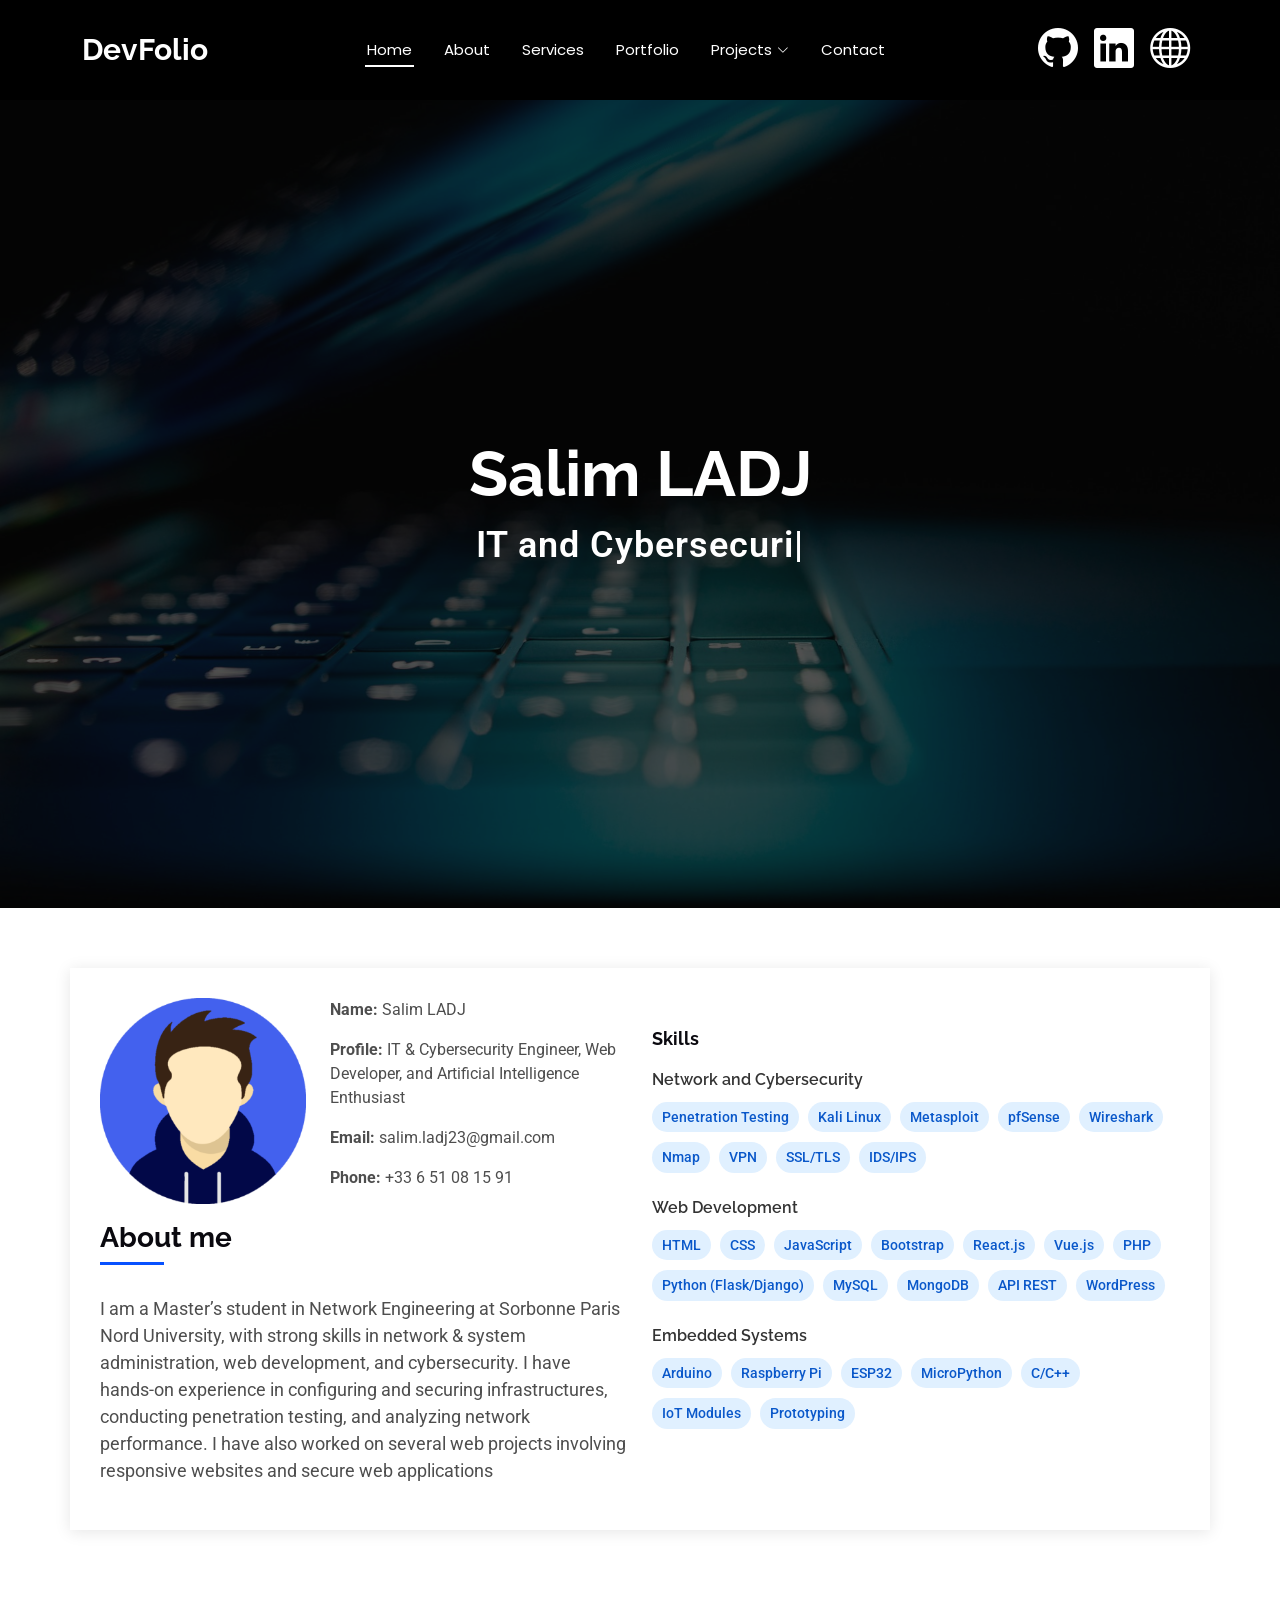
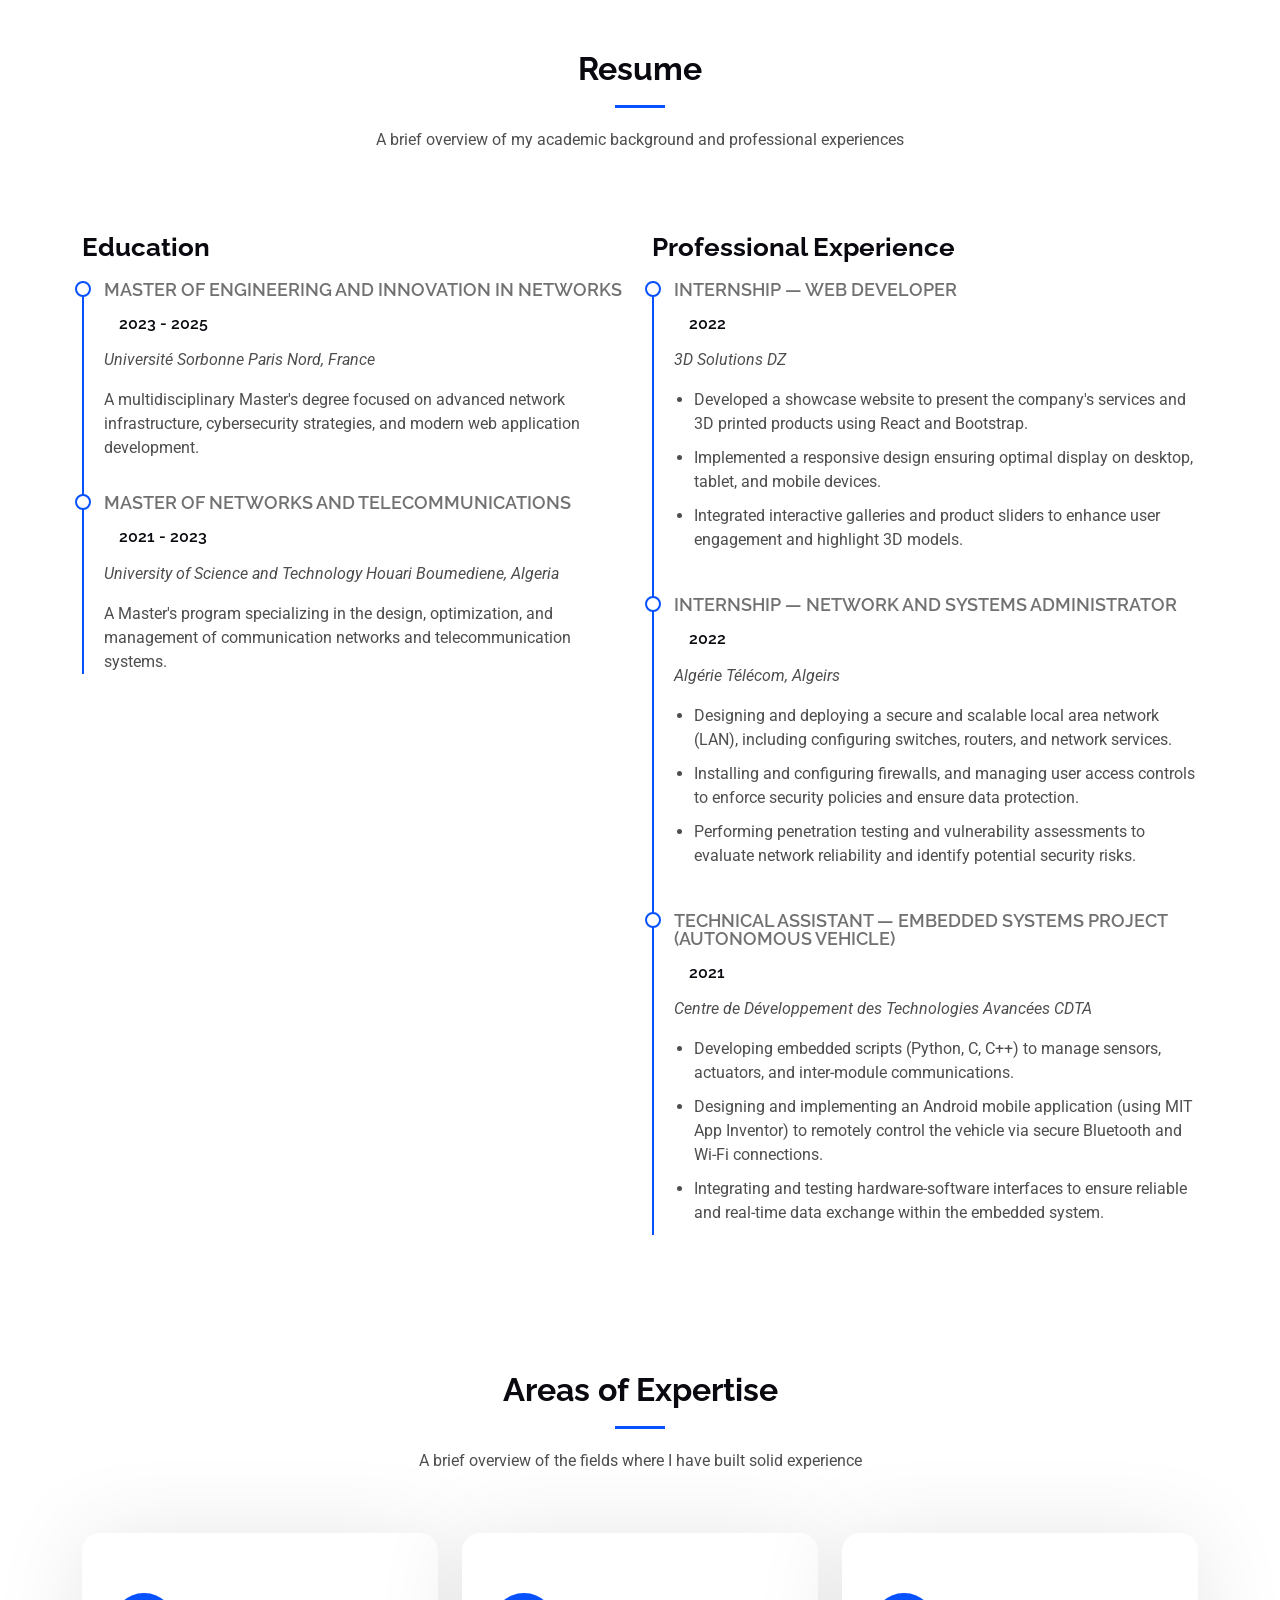
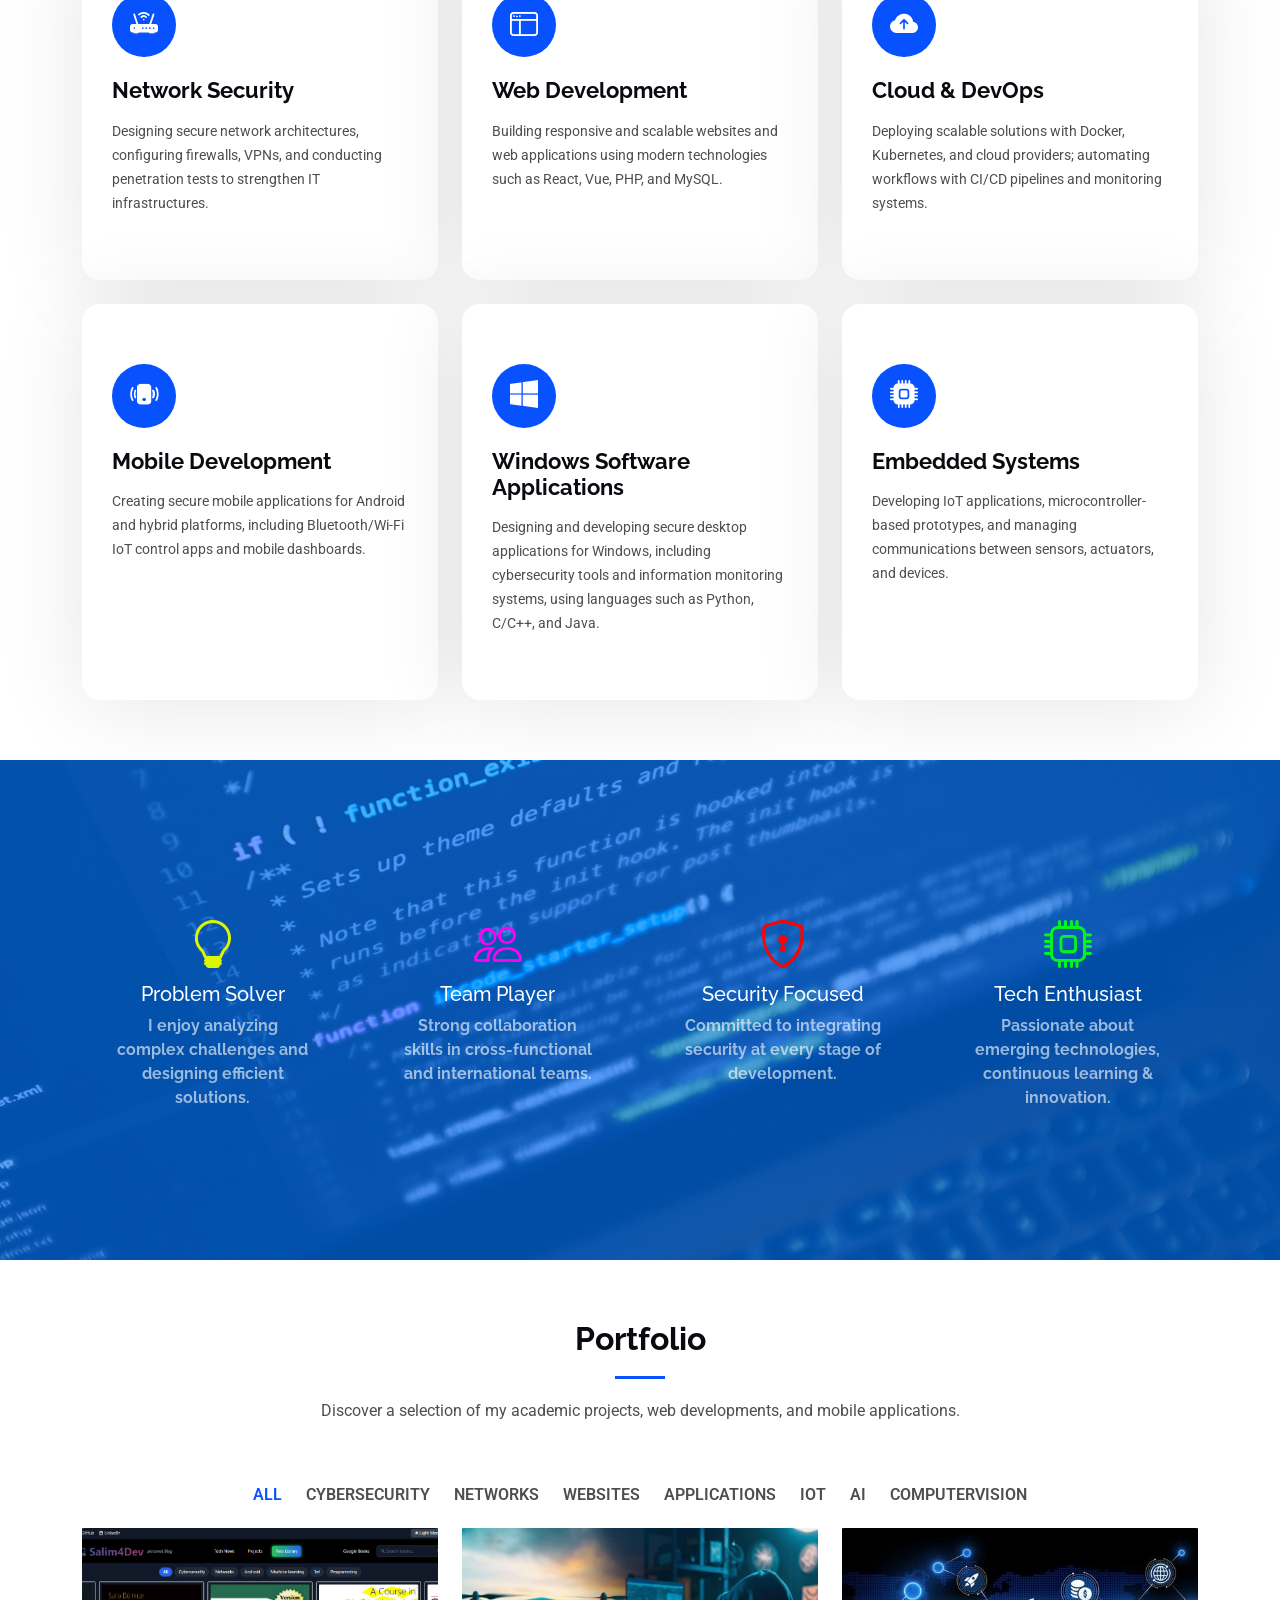
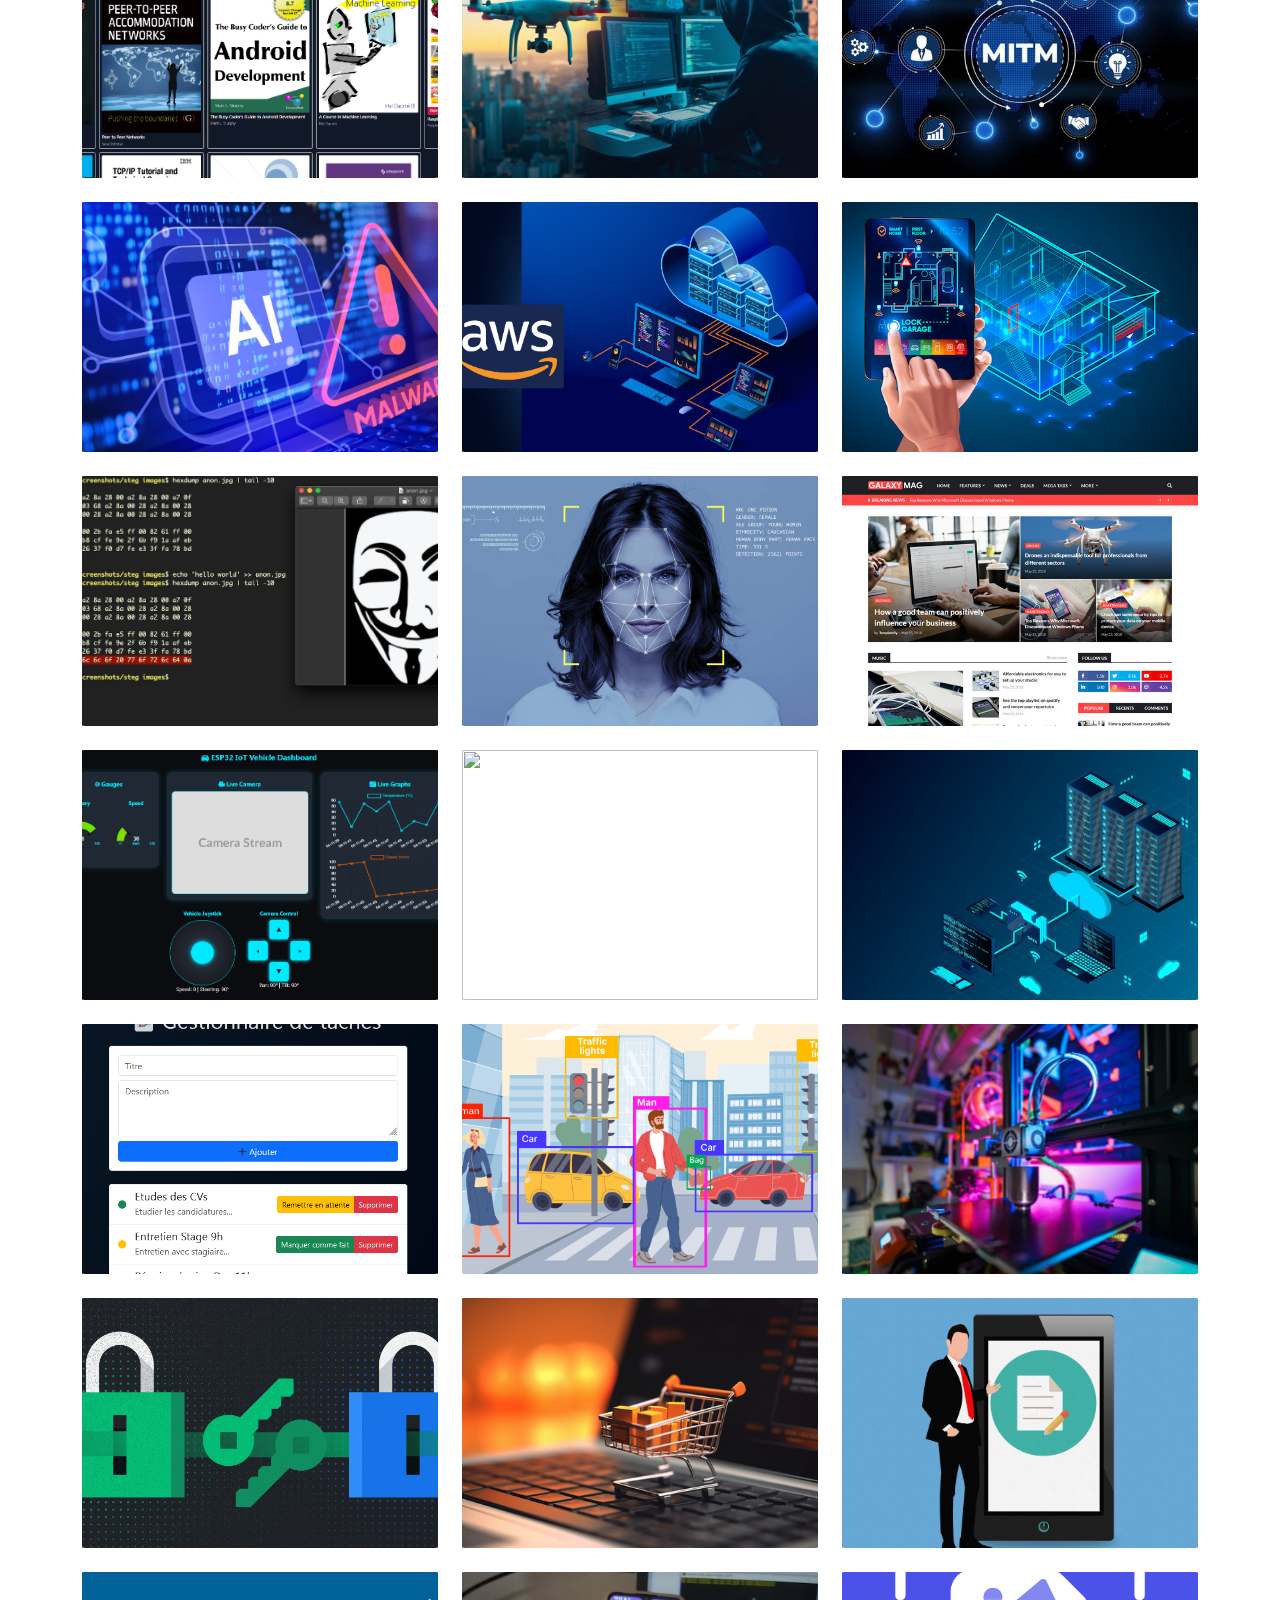
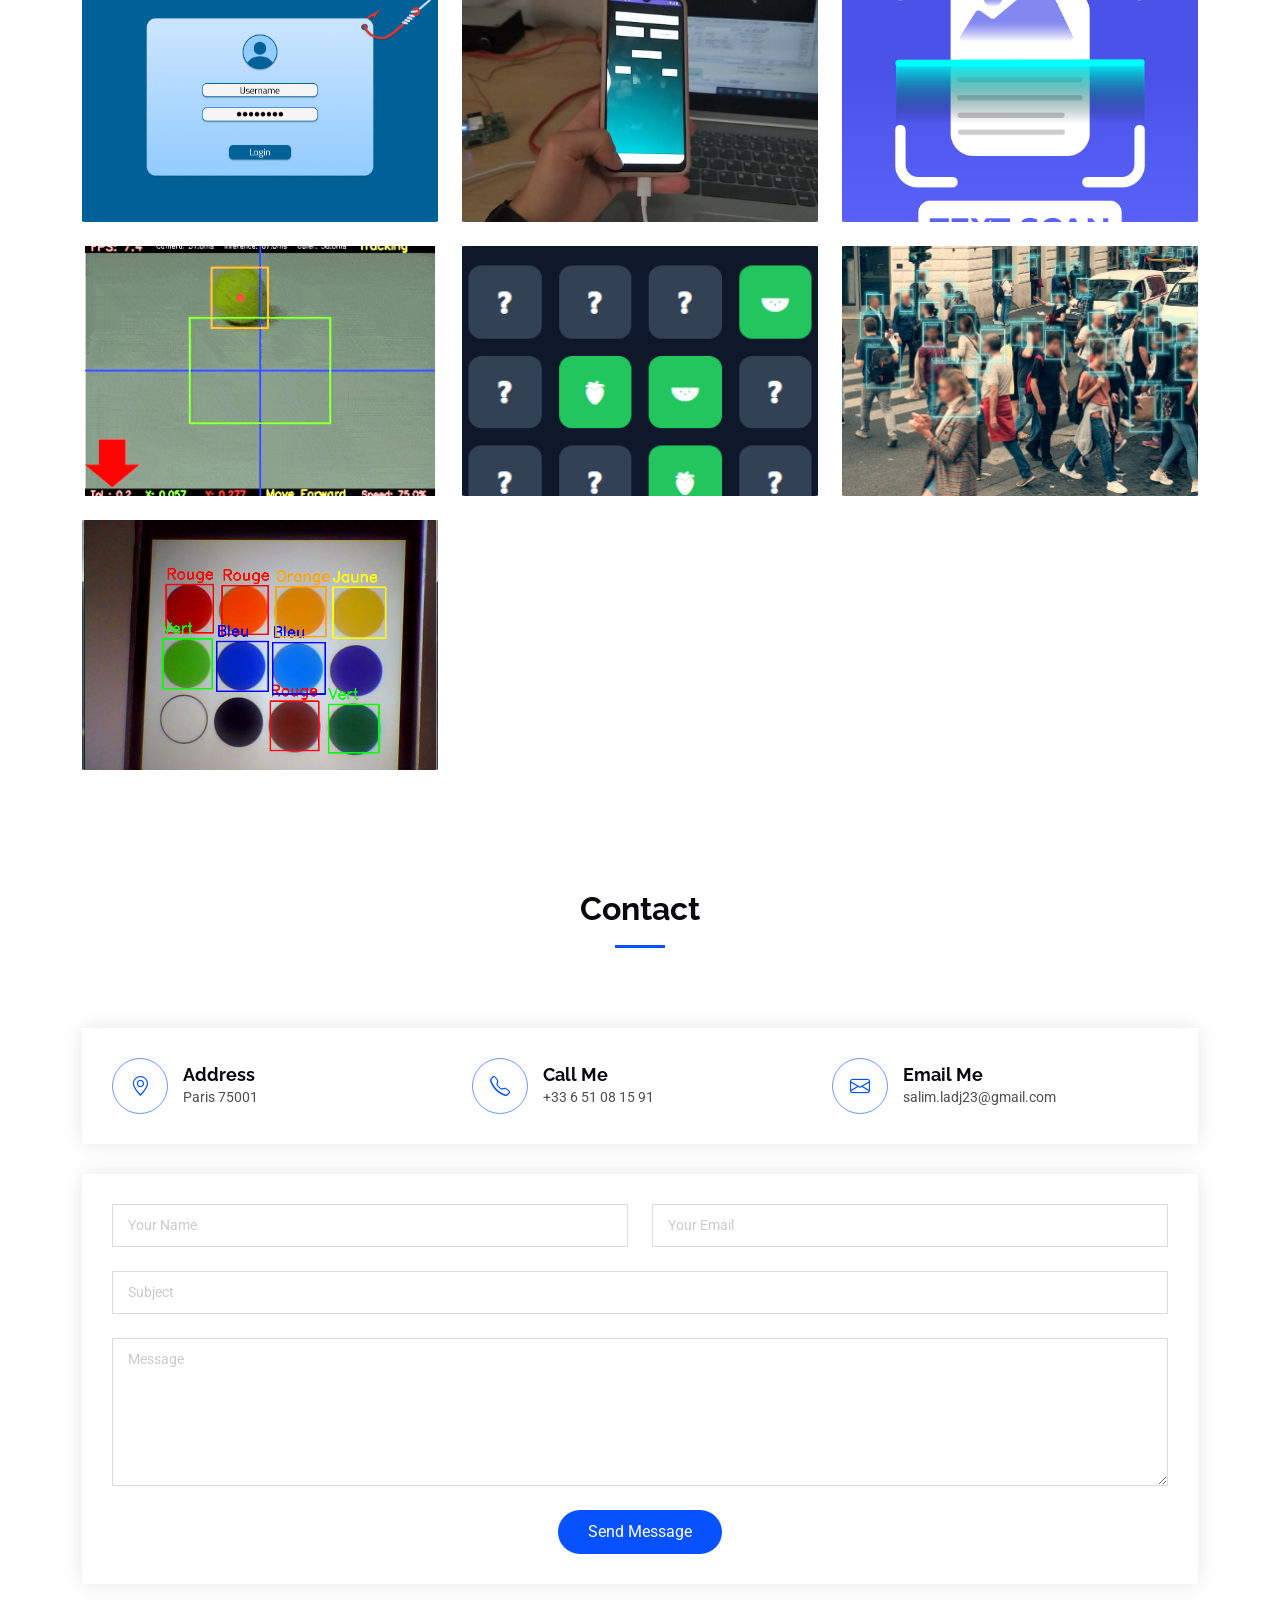
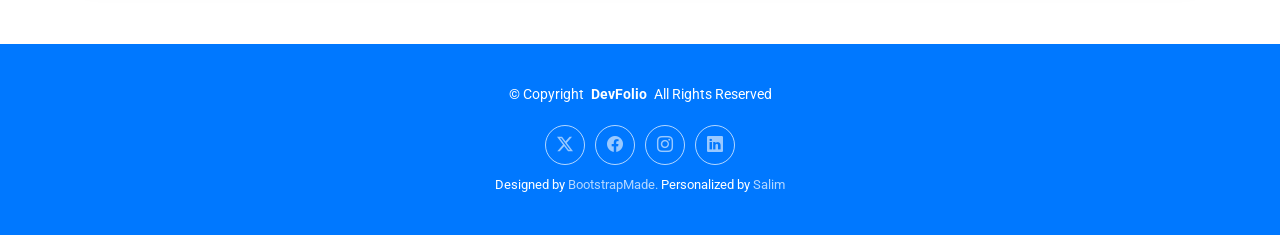
==== index.html @ 5c081299 "Update index.html" ====
<!DOCTYPE html>
<html lang="en">

<head>
  <meta charset="utf-8">
  <meta content="width=device-width, initial-scale=1.0" name="viewport">
  <title>Salim Portfolio</title>
  <meta name="description" content="">
  <meta name="keywords" content="">

  <!-- Favicons -->
  <link href="assets/img/favicon3.png" rel="icon">
  <link href="assets/img/apple-touch-icon.png" rel="apple-touch-icon">

  <!-- Fonts -->
  <link href="https://fonts.googleapis.com" rel="preconnect">
  <link href="https://fonts.gstatic.com" rel="preconnect" crossorigin>
  <link href="https://fonts.googleapis.com/css2?family=Roboto:ital,wght@0,100;0,300;0,400;0,500;0,700;0,900;1,100;1,300;1,400;1,500;1,700;1,900&family=Poppins:ital,wght@0,100;0,200;0,300;0,400;0,500;0,600;0,700;0,800;0,900;1,100;1,200;1,300;1,400;1,500;1,600;1,700;1,800;1,900&family=Raleway:ital,wght@0,100;0,200;0,300;0,400;0,500;0,600;0,700;0,800;0,900;1,100;1,200;1,300;1,400;1,500;1,600;1,700;1,800;1,900&display=swap" rel="stylesheet">

  <!-- Vendor CSS Files -->
  <link href="assets/vendor/bootstrap/css/bootstrap.min.css" rel="stylesheet">
  <link href="assets/vendor/bootstrap-icons/bootstrap-icons.css" rel="stylesheet">
  <link href="assets/vendor/aos/aos.css" rel="stylesheet">
  <link href="assets/vendor/glightbox/css/glightbox.min.css" rel="stylesheet">
  <link href="assets/vendor/swiper/swiper-bundle.min.css" rel="stylesheet">

  <!-- Main CSS File -->
  <link href="assets/css/main.css" rel="stylesheet">

  
</head>

<body class="index-page">

  <header id="header" class="header d-flex align-items-center sticky-top">
    <div class="container-fluid container-xl position-relative d-flex align-items-center justify-content-between">

      <a href="index.html" class="logo d-flex align-items-center">
        <!-- Uncomment the line below  to use an image logo -->
        <!-- <img src="assets/img/logo.png" alt=""> -->
        <h1 class="sitename">DevFolio</h1>
      </a>

      <nav id="navmenu" class="navmenu">
        <ul>
          <li><a href="#hero" class="active">Home<br></a></li>
          <li><a href="#about">About</a></li>
          <li><a href="#services">Services</a></li>
          <li><a href="#portfolio">Portfolio</a></li>
          <li class="dropdown"><a href="#"><span>Projects</span> <i class="bi bi-chevron-down toggle-dropdown"></i></a>
            <ul>
              <li><a href="#academic">Academic</a></li>
              <li class="dropdown"><a href="#apps"><span>Apps</span> <i class="bi bi-chevron-down toggle-dropdown"></i></a>
                <ul>
                  <li><a href="#websites">Web Apps</a></li>
                  <li><a href="#apps">Mobile</a></li>
                  <li><a href="#apps">Extensions</a></li> 				  
                </ul>
              </li>
              <li><a href="#websites">Websites</a></li>              
            </ul>
          </li>
          <li><a href="#contact">Contact</a></li>
        </ul>
        <i class="mobile-nav-toggle d-xl-none bi bi-list"></i>
      </nav>

	      <!-- Ajout des liens vers GitHub & LinkedIn -->
    <div class="social-links d-flex align-items-center">
      <a href="https://github.com/salim4dev" class="github mx-2" target="_blank"><i class="bi bi-github fs-1"></i></a>
      <a href="https://www.linkedin.com/in/salim-ladj/" class="linkedin mx-2" target="_blank"><i class="bi bi-linkedin fs-1"></i></a>
	  <a href="https://salim4dev.github.io/blog1/" class="website mx-2" target="_blank"><i class="bi bi-globe fs-1"></i></a>
    </div>
	

    </div>
  </header>

  <main class="main">

    <!-- Hero Section -->
    <section id="hero" class="hero section dark-background">

      <img src="assets/img/wall1.jpg" alt="" data-aos="fade-in">

      <div class="container d-flex flex-column align-items-center justify-content-center text-center" data-aos="fade-up" data-aos-delay="100">
        <h2>Salim LADJ</h2>
        <p><span class="typed" data-typed-items="IT and Cybersecurity Engineer, Web Developer, Artificial Intelligence Enthusiast"></span></p>
      </div>

    </section><!-- /Hero Section -->

    <!-- About Section -->
    <section id="about" class="about section">

      <div class="container" data-aos="fade-up" data-aos-delay="100">

        <div class="row gy-4">
          <div class="col-md-6">

            <div class="row justify-content-between gy-4">
              <div class="col-lg-5">
                <img src="assets/img/profile-img4.png" class="img-fluid" alt="">
              </div>  
              <div class="col-lg-7 about-info">
                <p><strong>Name: </strong> <span>Salim LADJ</span></p>
                <p><strong>Profile: </strong> <span>IT & Cybersecurity Engineer, Web Developer, and Artificial Intelligence Enthusiast</span></p>
                <p><strong>Email: </strong> <span>salim.ladj23@gmail.com</span></p>
                <p><strong>Phone: </strong> <span>+33 6 51 08 15 91</span></p>
              </div>
            </div>

          



 
	 	<div class="about-me">   
              <h4 style="
    margin-top: 15px;">About me</h4>
              <p>
                I am a Master’s student in Network Engineering at Sorbonne Paris Nord University, 
				with strong skills in network & system administration, web development, and cybersecurity. 
				I have hands-on experience in configuring and securing infrastructures,
				conducting penetration testing, and analyzing network performance.
				I have also worked on several web projects involving responsive websites and secure web applications
                
              </p>
              <p>
               
              </p>
              
            </div>



			
			
          </div>

          <div class="col-md-6">
           <div class="skills-content skills-animation">

  <h5>Skills</h5>

  <!-- Réseaux & Sécurité -->
  <h6>Network and Cybersecurity</h6>
  <div class="skills-tags">
    <span class="tag-skill">Penetration Testing</span>
    <span class="tag-skill">Kali Linux</span>
    <span class="tag-skill">Metasploit</span>
    <span class="tag-skill">pfSense</span>
    <span class="tag-skill">Wireshark</span>
    <span class="tag-skill">Nmap</span>
    <span class="tag-skill">VPN</span>
    <span class="tag-skill">SSL/TLS</span>
    <span class="tag-skill">IDS/IPS</span>
  </div>

  <!-- Développement Web -->
  <h6>Web Development</h6>
  <div class="skills-tags">
    <span class="tag-skill">HTML</span>
    <span class="tag-skill">CSS</span>
    <span class="tag-skill">JavaScript</span>
    <span class="tag-skill">Bootstrap</span>
    <span class="tag-skill">React.js</span>
    <span class="tag-skill">Vue.js</span>
    <span class="tag-skill">PHP</span>
    <span class="tag-skill">Python (Flask/Django)</span>
    <span class="tag-skill">MySQL</span>
    <span class="tag-skill">MongoDB</span>
    <span class="tag-skill">API REST</span>
    <span class="tag-skill">WordPress</span>
  </div>

  <!-- Systèmes Embarqués -->
  <h6>Embedded Systems</h6>
  <div class="skills-tags">
    <span class="tag-skill">Arduino</span>
    <span class="tag-skill">Raspberry Pi</span>
    <span class="tag-skill">ESP32</span>
    <span class="tag-skill">MicroPython</span>
    <span class="tag-skill">C/C++</span>
    <span class="tag-skill">IoT Modules</span>
    <span class="tag-skill">Prototyping</span>
  </div>

</div>
          </div>
        </div>

      </div>

    </section><!-- /About Section -->

    <!-- Resume Section -->
    <section id="resume" class="resume section">

      <!-- Section Title -->
      <div class="container section-title" data-aos="fade-up">
        <h2>Resume</h2>
        <p> A brief overview of my academic background and professional experiences  </p>
      </div><!-- End Section Title -->

      <div class="container">

        <div class="row">

          <div class="col-lg-6" data-aos="fade-up" data-aos-delay="100">
            

            <h3 class="resume-title">Education</h3>
            <div class="resume-item">
              <h4>Master of Engineering and Innovation in Networks</h4>
              <h5>2023 - 2025</h5>
              <p><em> Université Sorbonne Paris Nord, France</em></p>
              <p>A multidisciplinary Master's degree focused on advanced network infrastructure, cybersecurity strategies, and modern web application development.</p>
            </div><!-- Edn Resume Item -->

            <div class="resume-item">
              <h4>Master of Networks and telecommunications </h4>
              <h5>2021 - 2023</h5>
              <p><em>University of Science and Technology Houari Boumediene, Algeria</em></p>
              <p>A Master's program specializing in the design, optimization, and management of communication networks and telecommunication systems.</p>
            </div><!-- Edn Resume Item -->

          </div>

          <div class="col-lg-6" data-aos="fade-up" data-aos-delay="200">
            <h3 class="resume-title">Professional Experience</h3>

			  <div class="resume-item">
              <h4>Internship — Web Developer</h4>
              <h5>2022</h5>
              <p><em>3D Solutions DZ</em></p>
              <ul>
                <li>Developed a showcase website to present the company's services and 3D printed products using React and Bootstrap.</li>
                <li> Implemented a responsive design ensuring optimal display on desktop, tablet, and mobile devices.</li> </li>
                <li>Integrated interactive galleries and product sliders to enhance user engagement and highlight 3D models.</li>
              </ul>
            </div><!-- Edn Resume Item -->

			  
            <div class="resume-item">
              <h4>Internship — Network and Systems Administrator</h4>
              <h5>2022</h5>
              <p><em>Algérie Télécom, Algeirs </em></p>
              <ul>
                <li>Designing and deploying a secure and scalable local area network (LAN), including configuring switches, routers, and network services.</li>
                <li> Installing and configuring firewalls, and managing user access controls to enforce security policies and ensure data protection. </li>
                <li>Performing penetration testing and vulnerability assessments to evaluate network reliability and identify potential security risks.</li>
              </ul>
            </div><!-- Edn Resume Item -->

            <div class="resume-item">
              <h4>Technical Assistant — Embedded Systems Project (Autonomous Vehicle)</h4>
              <h5>2021</h5>
              <p><em>Centre de Développement des Technologies Avancées CDTA</em></p>
              <ul>
                <li>Developing embedded scripts (Python, C, C++) to manage sensors, actuators, and inter-module communications.</li>
                <li>Designing and implementing an Android mobile application (using MIT App Inventor) to remotely control the vehicle via secure Bluetooth and Wi-Fi connections.</li>
                <li>Integrating and testing hardware-software interfaces to ensure reliable and real-time data exchange within the embedded system.</li>
              </ul>
            </div><!-- Edn Resume Item -->

          </div>

        </div>

      </div>

    </section><!-- /Resume Section -->

    <!-- Services Section -->
    <section id="services" class="services section">

      <!-- Section Title -->
      <div class="container section-title" data-aos="fade-up">
        <h2>Areas of Expertise</h2>
        <p>A brief overview of the fields where I have built solid experience</p>
      </div><!-- End Section Title -->

      <div class="container">

        <div class="row gy-4">

          <div class="col-lg-4 col-md-6" data-aos="fade-up" data-aos-delay="100">
            <div class="service-item  position-relative">
              <div class="icon">
                <i class="bi bi-router-fill"></i>
              </div>
              <a href="#" class="stretched-link">
                <h3>Network Security</h3>
              </a>
              <p>Designing secure network architectures, configuring firewalls, VPNs, and conducting penetration tests to strengthen IT infrastructures.</p>
            </div>
          </div><!-- End Service Item -->

          <div class="col-lg-4 col-md-6" data-aos="fade-up" data-aos-delay="200">
            <div class="service-item position-relative">
              <div class="icon">
                <i class="bi bi-window-sidebar"></i>
              </div>
              <a href="#" class="stretched-link">
                <h3>Web Development</h3>
              </a>
              <p>Building responsive and scalable websites and web applications using modern technologies such as React, Vue, PHP, and MySQL.</p>
            </div>
          </div><!-- End Service Item -->

          <div class="col-lg-4 col-md-6" data-aos="fade-up" data-aos-delay="300">
            <div class="service-item position-relative">
              <div class="icon">
                <i class="bi bi-cloud-arrow-up-fill"></i>
              </div>
              <a href="#" class="stretched-link">
                <h3>Cloud & DevOps</h3>
              </a>
              <p>Deploying scalable solutions with Docker, Kubernetes, and cloud providers; automating workflows with CI/CD pipelines and monitoring systems.</p>
            </div>
          </div><!-- End Service Item -->

          <div class="col-lg-4 col-md-6" data-aos="fade-up" data-aos-delay="400">
            <div class="service-item position-relative">
              <div class="icon">
                <i class="bi bi-phone-vibrate-fill"></i>
              </div>
              <a href="#" class="stretched-link">
                <h3>Mobile Development</h3>
              </a>
              <p>Creating secure mobile applications for Android and hybrid platforms, including Bluetooth/Wi-Fi IoT control apps and mobile dashboards.</p>
              <a href="#" class="stretched-link"></a>
            </div>
          </div><!-- End Service Item -->

          <div class="col-lg-4 col-md-6" data-aos="fade-up" data-aos-delay="500">
            <div class="service-item position-relative">
              <div class="icon">
                <i class="bi bi-windows"></i>
              </div>
              <a href="#" class="stretched-link">
                <h3>Windows Software Applications</h3>
              </a>
              <p>Designing and developing secure desktop applications for Windows, including cybersecurity tools and information monitoring systems, using languages such as Python, C/C++, and Java.</p>
              <a href="#" class="stretched-link"></a>
            </div>
          </div><!-- End Service Item -->

          <div class="col-lg-4 col-md-6" data-aos="fade-up" data-aos-delay="600">
            <div class="service-item position-relative">
              <div class="icon">
                <i class="bi bi-cpu-fill"></i>
              </div>
              <a href="#" class="stretched-link">
                <h3>Embedded Systems</h3>
              </a>
              <p>Developing IoT applications, microcontroller-based prototypes, and managing communications between sensors, actuators, and devices.</p>
              <a href="#" class="stretched-link"></a>
            </div>
          </div><!-- End Service Item -->

        </div>

      </div>

    </section><!-- /Services Section -->

    
	
	
	
	
	
	
	<!-- Stats Section -->
<section id="stats" class="stats section accent-background">

  <img src="assets/img/stats-bg.jpg" alt="Background image" data-aos="fade-in">

  <div class="container position-relative" data-aos="fade-up" data-aos-delay="100">
    <div class="row gy-4">

      <div class="col-lg-3 col-md-6">
  <div class="stats-item text-center w-100 h-100">
    <i class="bi bi-lightbulb" style="font-size: 3rem; color: #dcf700;"></i>
    <h5>Problem Solver</h5>
    <p>I enjoy analyzing complex challenges and designing efficient solutions.</p>
  </div>
</div>

<div class="col-lg-3 col-md-6">
  <div class="stats-item text-center w-100 h-100">
    <i class="bi bi-people" style="font-size: 3rem; color: #f706f0;"></i>
    <h5>Team Player</h5>
    <p>Strong collaboration skills in cross-functional and international teams.</p>
  </div>
</div>

<div class="col-lg-3 col-md-6">
  <div class="stats-item text-center w-100 h-100">
    <i class="bi bi-shield-lock" style="font-size: 3rem; color: #fb0303;"></i>
    <h5>Security Focused</h5>
    <p>Committed to integrating security at every stage of development.</p>
  </div>
</div>

<div class="col-lg-3 col-md-6">
  <div class="stats-item text-center w-100 h-100">
    <i class="bi bi-cpu" style="font-size: 3rem; color: #04f322;"></i>
    <h5>Tech Enthusiast</h5>
    <p>Passionate about emerging technologies, continuous learning & innovation.</p>
  </div>
</div>


    </div>
  </div>

</section><!-- /Stats Section -->

	
	
	
	
	
	
	
	
	
	
		
	<!-- Portfolio Section -->
<section id="portfolio" class="portfolio section">

  <!-- Section Title -->
  <div class="container section-title" data-aos="fade-up">
    <h2>Portfolio</h2>
    <p>Discover a selection of my academic projects, web developments, and mobile applications.</p>
  </div><!-- End Section Title -->

  <div class="container">

    <div class="isotope-layout" data-default-filter="*" data-layout="masonry" data-sort="original-order">

      <ul class="portfolio-filters isotope-filters" data-aos="fade-up" data-aos-delay="100">
        <li data-filter="*" class="filter-active">All</li>
		<li data-filter=".filter-CyberSecurity">CyberSecurity</li>
        <li id= "academic" data-filter=".filter-Networks">Networks</li>
        <li id= "websites" data-filter=".filter-websites">Websites</li> 
        <li id= "apps" data-filter=".filter-apps">Applications</li>
		 <li data-filter=".filter-IoT">IoT</li>
		 <li data-filter=".filter-AI">AI</li>
		 <li data-filter=".filter-ComputerVision">ComputerVision</li>
		
         
      </ul><!-- End Portfolio Filters -->

      <div class="row gy-4 isotope-container" data-aos="fade-up" data-aos-delay="200">
	  
	  
	  
	  <div class="col-lg-4 col-md-6 portfolio-item isotope-item filter-websites">
          <img src="assets/img/portfolio/personalblog1.PNG" alt="" class="img-fluid">
          <div class="portfolio-info">
            <h4><a href="https://salim4dev.github.io/blog1/" class="portfolio-link">My Personal Website</a></h4>
            <p>A modern React + Tailwind personal website showcasing my tech projects, free learning resources, and live Tech News.</p>
          </div>
        </div>
		
		 <!-- Academic Projects -->
        <div   class="col-lg-4 col-md-6 portfolio-item isotope-item filter-CyberSecurity filter-Networks">
          <img src="assets/img/portfolio/dronecyber.jpg" alt="" class="img-fluid">
          <div class="portfolio-info">
            <h4><a href="https://github.com/salim4dev/IoT/tree/main/Iot_Drone_Security" class="portfolio-link">Cyberattack Detection in Drone Networks</a></h4>
            <p>Development of real-time intrusion detection algorithms for UAV communication networks.</p>
          </div>
        </div>
		
		<div class="col-lg-4 col-md-6 portfolio-item isotope-item filter-AI filter-CyberSecurity">
          <img src="assets/img/portfolio/aimitmdetection.jpg" alt="" class="img-fluid">
          <div class="portfolio-info">
            <h4><a href="https://github.com/salim4dev/MITM_AI_Classification" class="portfolio-link">MITM AI Classification</a></h4>
            <p>An AI-powered MITM traffic classification project built and trained on Google Colab, leveraging machine learning to detect and categorize network attacks with high accuracy.</p>
          </div>
        </div>
		
		
		<div class="col-lg-4 col-md-6 portfolio-item isotope-item filter-AI filter-CyberSecurity">
          <img src="assets/img/portfolio/aiurlphishing.png" alt="" class="img-fluid">
          <div class="portfolio-info">
            <h4><a href="https://github.com/salim4dev/PhishingURL_AI_Detection" class="portfolio-link">PhishingURL_AI_Detection</a></h4>
            <p>A machine-learning phishing-URL detector (trained in Google Colab) that analyzes URL features and metadata to flag malicious links with confidence scores and an easy-to-integrate API</p>
          </div>
        </div>
		
		<div class="col-lg-4 col-md-6 portfolio-item isotope-item filter-Networks ">
          <img src="assets/img/portfolio/aws1.jpg" alt="" class="img-fluid">
          <div class="portfolio-info">
            <h4><a href="#" class="portfolio-link">Secure Cloud Infrastructure Deployment on AWS</a></h4>
            <p>Deployed a secure AWS cloud environment with VPC networking, EC2 instances (Apache/Nginx, MySQL, PHP), SSH hardening, S3 storage for backups, and CloudWatch log monitoring.</p>
          </div>
        </div>
		
		<div class="col-lg-4 col-md-6 portfolio-item isotope-item  filter-IoT filter-Networks">
          <img src="assets/img/portfolio/smarthome.jpg" alt="" class="img-fluid">
          <div class="portfolio-info">
            <h4><a href="https://github.com/salim4dev/IoT/tree/main/Domotique_IoT_ESP32" class="portfolio-link">Smart Home IoT project with ESP32</a></h4>
            <p>A smart home IoT project powered by ESP32, enabling real-time control and monitoring of connected devices through a secure and responsive interface.</p>
          </div>
        </div>
		
		 <div class="col-lg-4 col-md-6 portfolio-item isotope-item filter-apps">
          <img src="assets/img/portfolio/stegano-encrypt-app.png" alt="" class="img-fluid">
          <div class="portfolio-info">
            <h4><a href="https://github.com/salim4dev/steganography" class="portfolio-link">Steganography & Encryption App</a></h4>
            <p>An app for securely hiding and encrypting images or files using password protection.</p>
          </div>
        </div>
		
		<div class="col-lg-4 col-md-6 portfolio-item isotope-item filter-AI filter-ComputerVision">
          <img src="assets/img/portfolio/age1.jpg" alt="" class="img-fluid">
          <div class="portfolio-info">
            <h4><a href="https://github.com/salim4dev/ComputerVision/tree/main/AgeEstimation" class="portfolio-link">AI Model for Age Estimation</a></h4>
            <p>A deep learning project trained on Google Colab that predicts a person’s age from facial images using convolutional neural networks for accurate and efficient estimation.</p>
          </div>
        </div>
		
		 <div class="col-lg-4 col-md-6 portfolio-item isotope-item filter-websites">
          <img src="assets/img/portfolio/tech-blog.jpg" alt="" class="img-fluid">
          <div class="portfolio-info">
            <h4><a href="https://hightechmag2.blogspot.com/" class="portfolio-link">Personal Tech News Blog (Old)</a></h4>
            <p>A personal blog to share technology news, tutorials, and cybersecurity trends.</p>
          </div>
        </div>
		
		<div class="col-lg-4 col-md-6 portfolio-item isotope-item filter-IoT filter-ComputerVision">
          <img src="assets/img/portfolio/iotvehicledash.PNG" alt="" class="img-fluid">
          <div class="portfolio-info">
            <h4><a href="https://github.com/salim4dev/IoT/tree/main/remote_controled_vehicle" class="portfolio-link">IoT-based ESP32 vehicle</a></h4>
            <p>An IoT-based ESP32 vehicle monitoring system featuring a real-time dashboard for tracking sensor data, performance metrics, and remote vehicle control.</p>
          </div>
        </div>
		
		<div class="col-lg-4 col-md-6 portfolio-item isotope-item filter-AI filter-ComputerVision">
          <img src="assets/img/portfolio/gamecontrol1.gif" alt="" class="img-fluid">
          <div class="portfolio-info">
            <h4><a href="https://github.com/salim4dev/Hand_Gesture_Controled_Game" class="portfolio-link">HandGesture Controled Game</a></h4>
            <p>A hand-gesture–controlled game built with Python and Processing that uses real-time gesture recognition to drive immersive, intuitive gameplay</p>
          </div>
        </div>
		
		<div class="col-lg-4 col-md-6 portfolio-item isotope-item filter-Networks filter-CyberSecurity">
          <img src="assets/img/portfolio/securenetwork1.jpg" alt="" class="img-fluid">
          <div class="portfolio-info">
            <h4><a href="#" class="portfolio-link">Design of a Secure Corporate Network using Cisco Packet Tracer</a></h4>
            <p>A secure network architecture featuring segmentation, routing, and addressing, with a fully configured DMZ and ACL-based traffic filtering. The project also implements secure remote access via IPsec VPN tunnels.</p>
          </div>
        </div>
		
		<div class="col-lg-4 col-md-6 portfolio-item isotope-item filter-websites">
          <img src="assets/img/portfolio/taskmanager.PNG" alt="" class="img-fluid">
          <div class="portfolio-info">
            <h4><a href="https://github.com/salim4dev/Task-Manager" class="portfolio-link">Fullstack Task Management app with React & Node.js</a></h4>
            <p>Secure task management tool built with TypeScript, designed for teams and personal productivity.</p>
          </div>
        </div>
		
		
		
		<div class="col-lg-4 col-md-6 portfolio-item isotope-item filter-AI filter-ComputerVision">
          <img src="assets/img/portfolio/objdetect2.png" alt="" class="img-fluid">
          <div class="portfolio-info">
            <h4><a href="https://github.com/salim4dev/YOLOv8-Object-Detection" class="portfolio-link">YOLOv8 Object Detection</a></h4>
            <p>A YOLOv8-based object detection project that leverages deep learning to accurately identify and track multiple objects in real time from images or video streams.</p>
          </div>
        </div>
		
		
		

        <!-- Websites Projects -->
        <div class="col-lg-4 col-md-6 portfolio-item isotope-item filter-websites">
          <img src="assets/img/portfolio/3d-solutions.jpg" alt="" class="img-fluid">
          <div class="portfolio-info">
            <h4><a href="https://3dsolutions-dz.com/" class="portfolio-link">3D Solutions Website (Old)</a></h4>
            <p>Corporate website for a company specializing in 3D design, modeling, and printing services.</p>
          </div>
        </div>

		<div class="col-lg-4 col-md-6 portfolio-item isotope-item filter-apps filter-CyberSecurity">
          <img src="assets/img/portfolio/secure-messenger-app.png" alt="" class="img-fluid">
          <div class="portfolio-info">
            <h4><a href="https://github.com/salim4dev/encrypted-messenger" class="portfolio-link">End-to-End Encrypted Messenger</a></h4>
            <p>A secure messaging application offering end-to-end encryption and advanced privacy controls.</p>
          </div>
        </div>
       
		
		
		
		
		
		
		

        <div class="col-lg-4 col-md-6 portfolio-item isotope-item filter-websites">
          <img src="assets/img/portfolio/ecommerce-site.jpg" alt="" class="img-fluid">
          <div class="portfolio-info">
            <h4><a href="acheter.free.nf" class="portfolio-link">E-commerce Website (Old)</a></h4>
            <p>Design and development of a complete online shop with product management and secure checkout.</p>
          </div>
        </div>

        <!-- Apps Projects -->
        <div class="col-lg-4 col-md-6 portfolio-item isotope-item filter-apps">
          <img src="assets/img/portfolio/noteseverywhere-app.jpg" alt="" class="img-fluid">
          <div class="portfolio-info">
            <h4><a href="https://github.com/salim4dev/NotesEverywhere" class="portfolio-link">NotesEveryWhere App</a></h4>
            <p>A full-stack note-taking application featuring a RESTful API connected to a MySQL database, with secure cloud-style backup and synchronization to access notes anywhere, anytime.</p>
          </div>
        </div>

        <div class="col-lg-4 col-md-6 portfolio-item isotope-item filter-apps">
          <img src="assets/img/portfolio/form-autofill-extension.png" alt="" class="img-fluid">
          <div class="portfolio-info">
            <h4><a href="https://github.com/salim4dev/SecureFill" class="portfolio-link">SecureFill Extension</a></h4>
            <p>A browser extension to securely auto-complete forms using encrypted templates.</p>
          </div>
        </div>

       

        

        <div class="col-lg-4 col-md-6 portfolio-item isotope-item filter-apps">
          <img src="assets/img/portfolio/iot-control-app.jpg" alt="" class="img-fluid">
          <div class="portfolio-info">
            <h4><a href="https://github.com/salim4dev/IoT/tree/main/Domotique_IoT_ESP32" class="portfolio-link">Embedded IoT Control App</a></h4>
            <p>A mobile app to control embedded systems via WiFi and Bluetooth connections.</p>
          </div>
        </div>
		
		<div class="col-lg-4 col-md-6 portfolio-item isotope-item filter-AI filter-ComputerVision">
          <img src="assets/img/portfolio/ocr.png" alt="" class="img-fluid">
          <div class="portfolio-info">
            <h4><a href="https://github.com/salim4dev/ComputerVision/tree/main/ImageTextExtractor" class="portfolio-link">AI Handwriting OCR</a></h4>
            <p>A deep learning project that converts handwritten text into digital form using OCR models trained on Google Colab for fast and accurate handwriting recognition.</p>
          </div>
        </div>
		
		<div class="col-lg-4 col-md-6 portfolio-item isotope-item filter-AI filter-ComputerVision">
          <img src="assets/img/portfolio/objtrack1.gif" alt="" class="img-fluid">
          <div class="portfolio-info">
            <h4><a href="https://github.com/salim4dev/ComputerVision/tree/main/ObjectTracking" class="portfolio-link">AI Object Tracking System</a></h4>
            <p>An object tracking project designed in PyCharm with OpenCV, optimized for Raspberry Pi and ESP32 setups to detect and follow moving objects in real-time video streams.</p>
          </div>
        </div>
		
		<div class="col-lg-4 col-md-6 portfolio-item isotope-item filter-apps">
          <img src="assets/img/portfolio/memoryflip.PNG" alt="" class="img-fluid">
          <div class="portfolio-info">
            <h4><a href="https://github.com/salim4dev/MemoryFlip-game" class="portfolio-link"> Memory Flip Game (Android)</a></h4>
            <p>A fun and colorful memory card game built with React Native and Expo.</p>
          </div>
        </div>
		
		
		
		<div class="col-lg-4 col-md-6 portfolio-item isotope-item filter-AI filter-ComputerVision">
          <img src="assets/img/portfolio/facedetect1.jpg" alt="" class="img-fluid">
          <div class="portfolio-info">
            <h4><a href="https://github.com/salim4dev/ComputerVision/tree/main/FaceDetection" class="portfolio-link">AI Face Detection</a></h4>
            <p>A lightweight face detection system developed in PyCharm using OpenCV, perfectly suited for Raspberry Pi and ESP32 cameras, enabling real-time recognition and automation features.</p>
          </div>
        </div>
		
		<div class="col-lg-4 col-md-6 portfolio-item isotope-item filter-AI filter-ComputerVision">
          <img src="assets/img/portfolio/colordetect1.PNG" alt="" class="img-fluid">
          <div class="portfolio-info">
            <h4><a href="https://github.com/salim4dev/ComputerVision/tree/main/ColorDetector" class="portfolio-link">AI Color Detector</a></h4>
            <p>A real-time color detection tool built with Python in PyCharm, ideal for Raspberry Pi or ESP32 integration, identifying and displaying colors from live camera feeds or images.</p>
          </div>
        </div>
		
		

      </div><!-- End Portfolio Container -->

    </div>

  </div>

</section><!-- /Portfolio Section -->






	
	
	
	
	
	
	
	
	
	
	
	
	
	
	




    <!-- Contact Section -->
    <section id="contact" class="contact section">

      <!-- Section Title -->
      <div class="container section-title" data-aos="fade-up">
        <h2>Contact</h2>
      </div><!-- End Section Title -->

      <div class="container" data-aos="fade-up" data-aos-delay="100">

        <div class="info-wrap" data-aos="fade-up" data-aos-delay="200">
          <div class="row gy-5">

            <div class="col-lg-4">
              <div class="info-item d-flex align-items-center">
                <i class="bi bi-geo-alt flex-shrink-0"></i>
                <div>
                  <h3>Address</h3>
                  <p>Paris 75001</p>
                </div>
              </div>
            </div><!-- End Info Item -->

            <div class="col-lg-4">
              <div class="info-item d-flex align-items-center">
                <i class="bi bi-telephone flex-shrink-0"></i>
                <div>
                  <h3>Call Me</h3>
                  <p>+33 6 51 08 15 91</p>
                </div>
              </div>
            </div><!-- End Info Item -->

            <div class="col-lg-4">
              <div class="info-item d-flex align-items-center">
                <i class="bi bi-envelope flex-shrink-0"></i>
                <div>
                  <h3>Email Me</h3>
                  <p>salim.ladj23@gmail.com</p>
                </div>
              </div>
            </div><!-- End Info Item -->

          </div>
        </div>

        <form action="forms/contact.php" method="post" class="php-email-form" data-aos="fade-up" data-aos-delay="300">
          <div class="row gy-4">

            <div class="col-md-6">
              <input type="text" name="name" class="form-control" placeholder="Your Name" required="">
            </div>

            <div class="col-md-6 ">
              <input type="email" class="form-control" name="email" placeholder="Your Email" required="">
            </div>

            <div class="col-md-12">
              <input type="text" class="form-control" name="subject" placeholder="Subject" required="">
            </div>

            <div class="col-md-12">
              <textarea class="form-control" name="message" rows="6" placeholder="Message" required=""></textarea>
            </div>

            <div class="col-md-12 text-center">
              <div class="loading">Loading</div>
              <div class="error-message"></div>
              <div class="sent-message">Your message has been sent. Thank you!</div>

              <button type="submit">Send Message</button>
            </div>

          </div>
        </form><!-- End Contact Form -->

      </div>

    </section><!-- /Contact Section -->

  </main>

  <footer id="footer" class="footer accent-background">

    <div class="container">
      <div class="copyright text-center ">
        <p>© <span>Copyright</span> <strong class="px-1 sitename">DevFolio</strong> <span>All Rights Reserved</span></p>
      </div>
      <div class="social-links d-flex justify-content-center">
        <a href=""><i class="bi bi-twitter-x"></i></a>
        <a href=""><i class="bi bi-facebook"></i></a>
        <a href=""><i class="bi bi-instagram"></i></a>
        <a href=""><i class="bi bi-linkedin"></i></a>
      </div>
      <div class="credits">
        <!-- All the links in the footer should remain intact. -->
        <!-- You can delete the links only if you've purchased the pro version. -->
        <!-- Licensing information: https://bootstrapmade.com/license/ -->
        <!-- Purchase the pro version with working PHP/AJAX contact form: [buy-url] -->
        Designed by <a href="https://bootstrapmade.com/">BootstrapMade.</a>
		 Personalized by <a href="">Salim</a>
      </div>
    </div>

  </footer>

  <!-- Scroll Top -->
  <a href="#" id="scroll-top" class="scroll-top d-flex align-items-center justify-content-center"><i class="bi bi-arrow-up-short"></i></a>

  <!-- Preloader -->
  <div id="preloader"></div>

  <!-- Vendor JS Files -->
  <script src="assets/vendor/bootstrap/js/bootstrap.bundle.min.js"></script>
  <script src="assets/vendor/php-email-form/validate.js"></script>
  <script src="assets/vendor/aos/aos.js"></script>
  <script src="assets/vendor/typed.js/typed.umd.js"></script>
  <script src="assets/vendor/waypoints/noframework.waypoints.js"></script>
  <script src="assets/vendor/purecounter/purecounter_vanilla.js"></script>
  <script src="assets/vendor/glightbox/js/glightbox.min.js"></script>
  <script src="assets/vendor/imagesloaded/imagesloaded.pkgd.min.js"></script>
  <script src="assets/vendor/isotope-layout/isotope.pkgd.min.js"></script>
  <script src="assets/vendor/swiper/swiper-bundle.min.js"></script>

  <!-- Main JS File -->
  <script src="assets/js/main.js"></script>

</body>

</html>
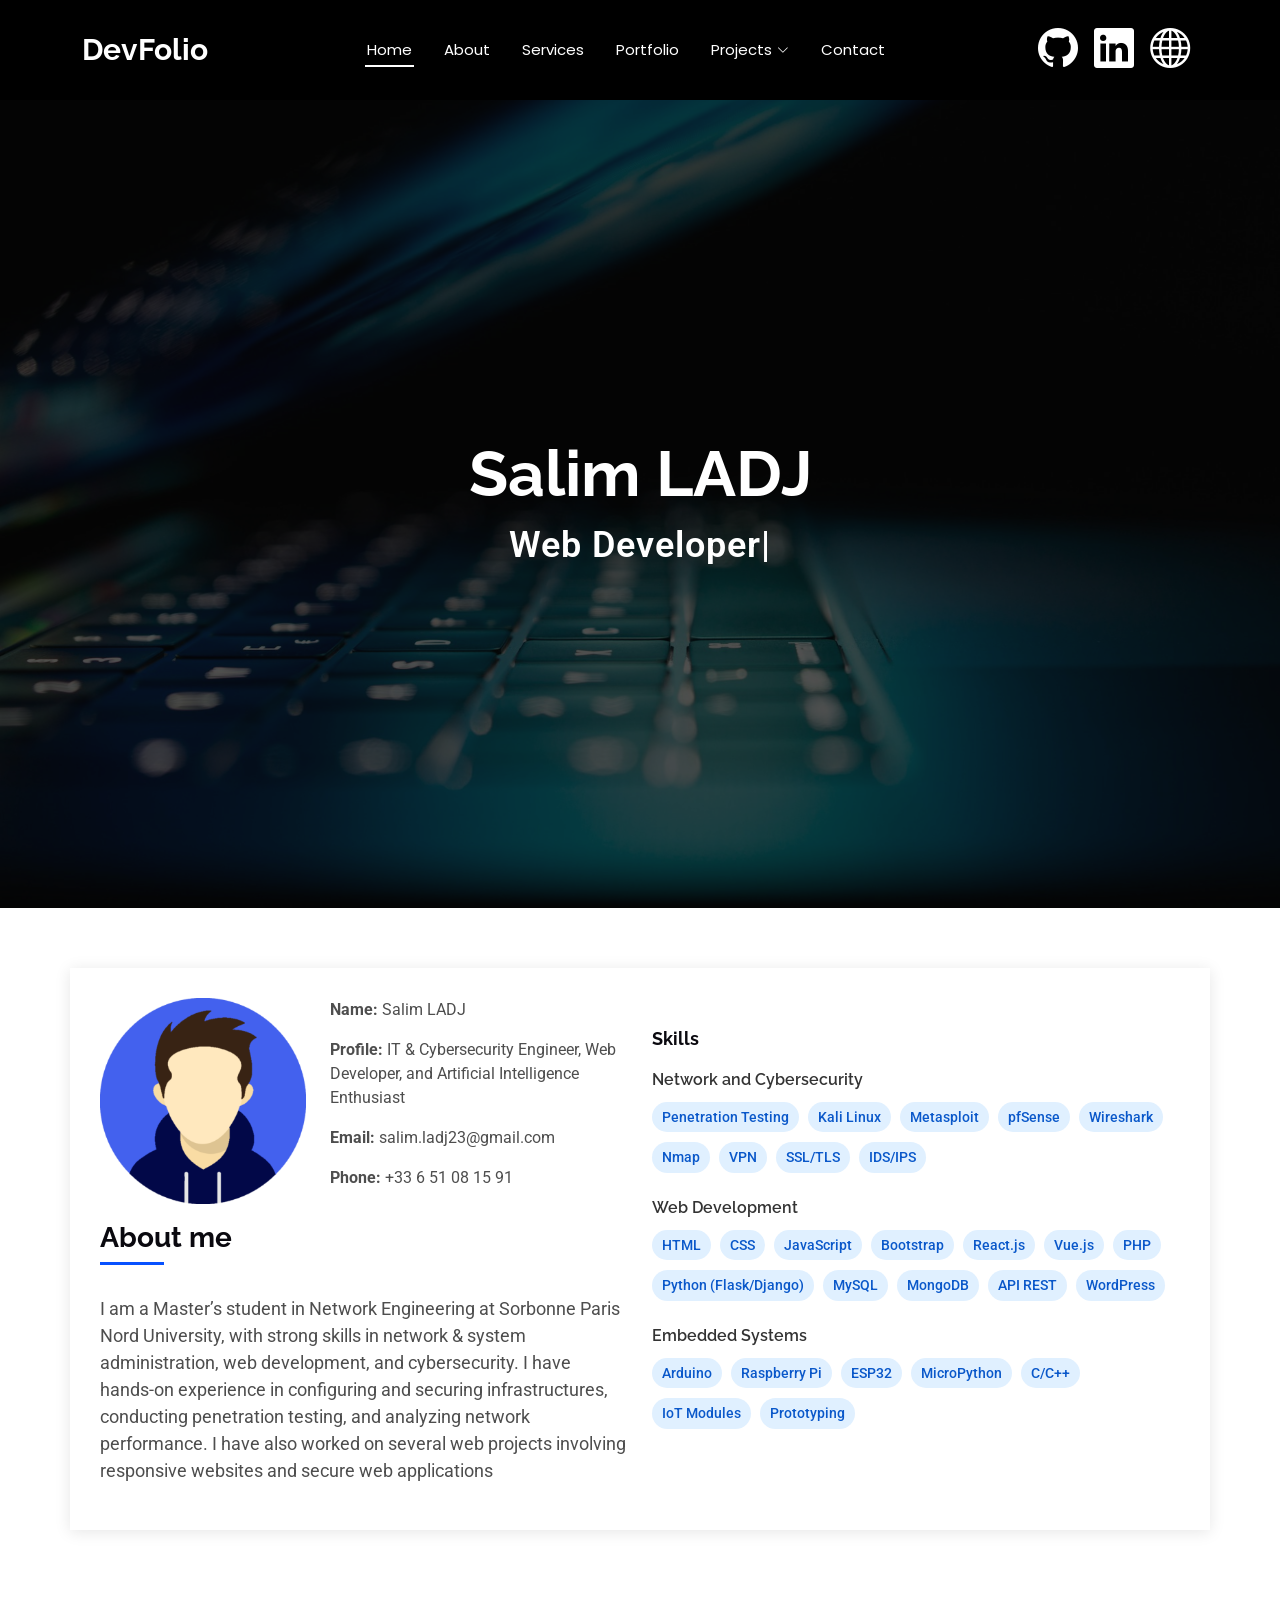
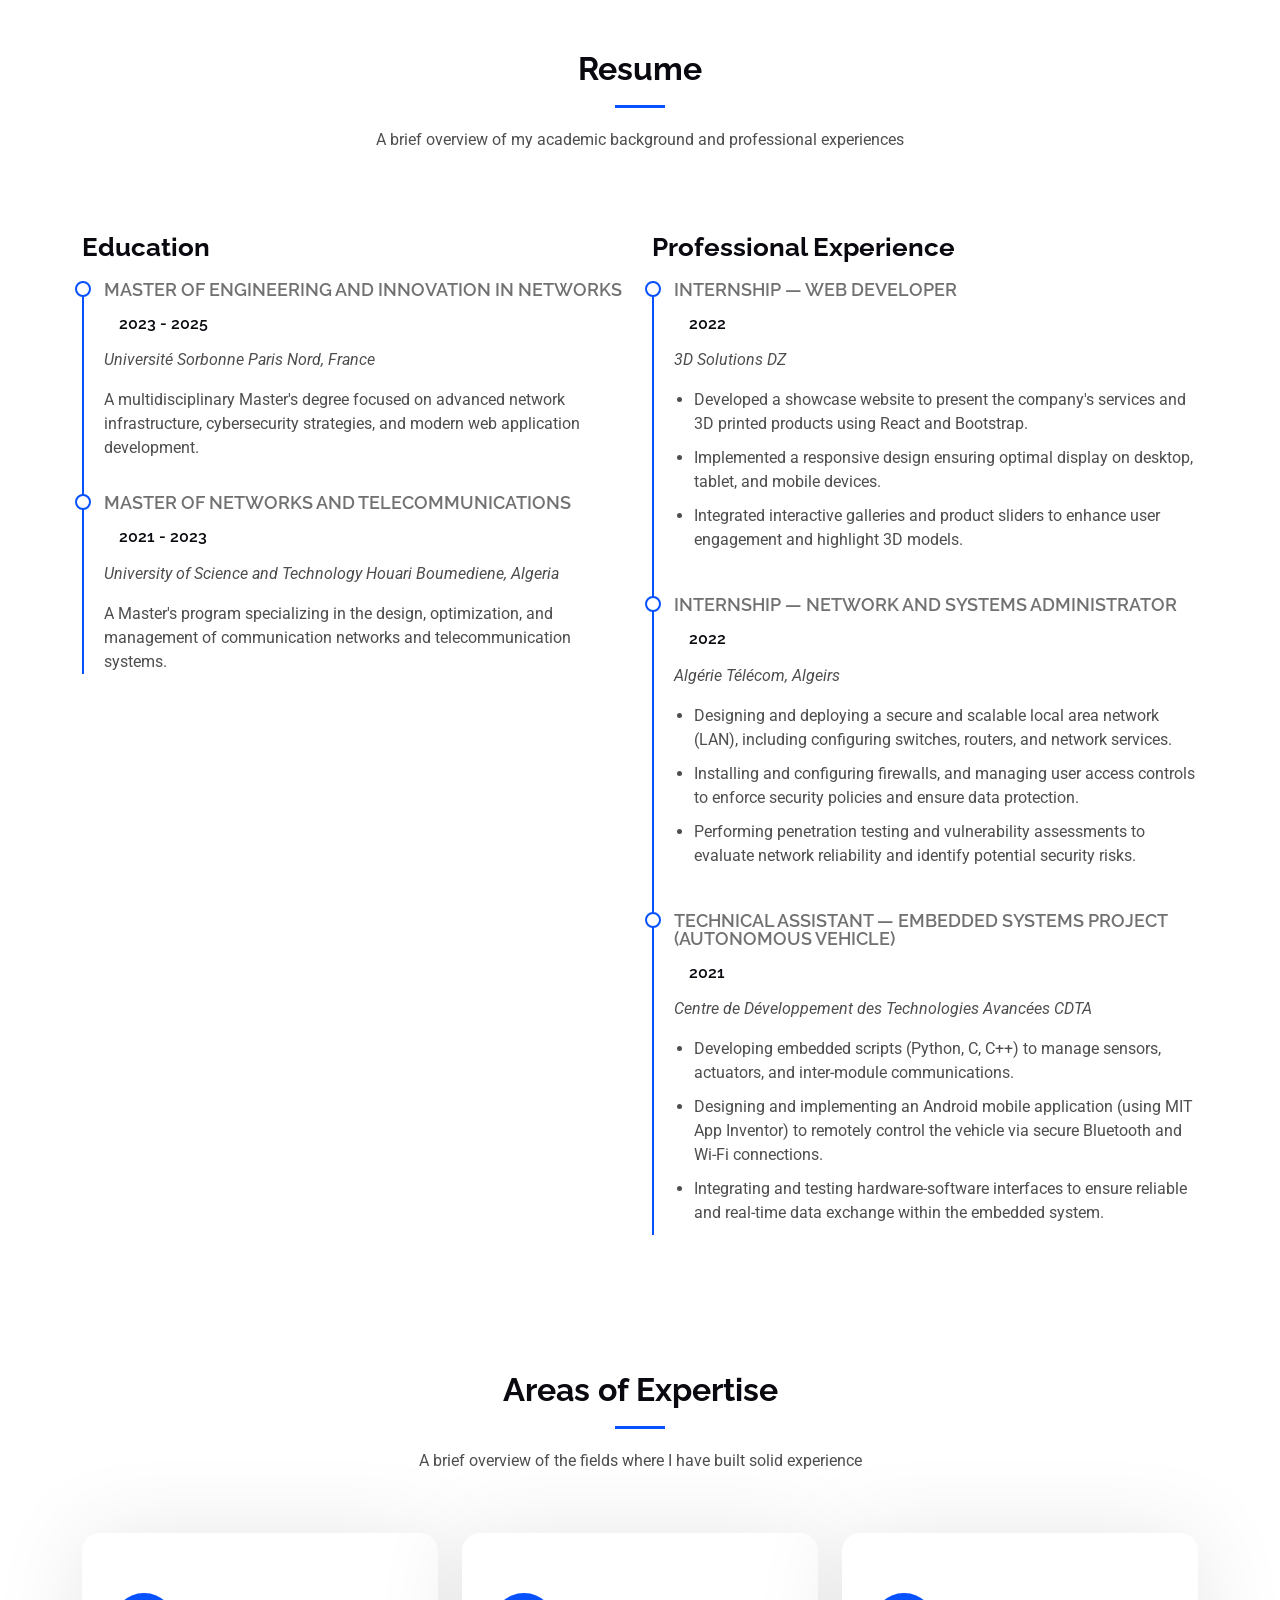
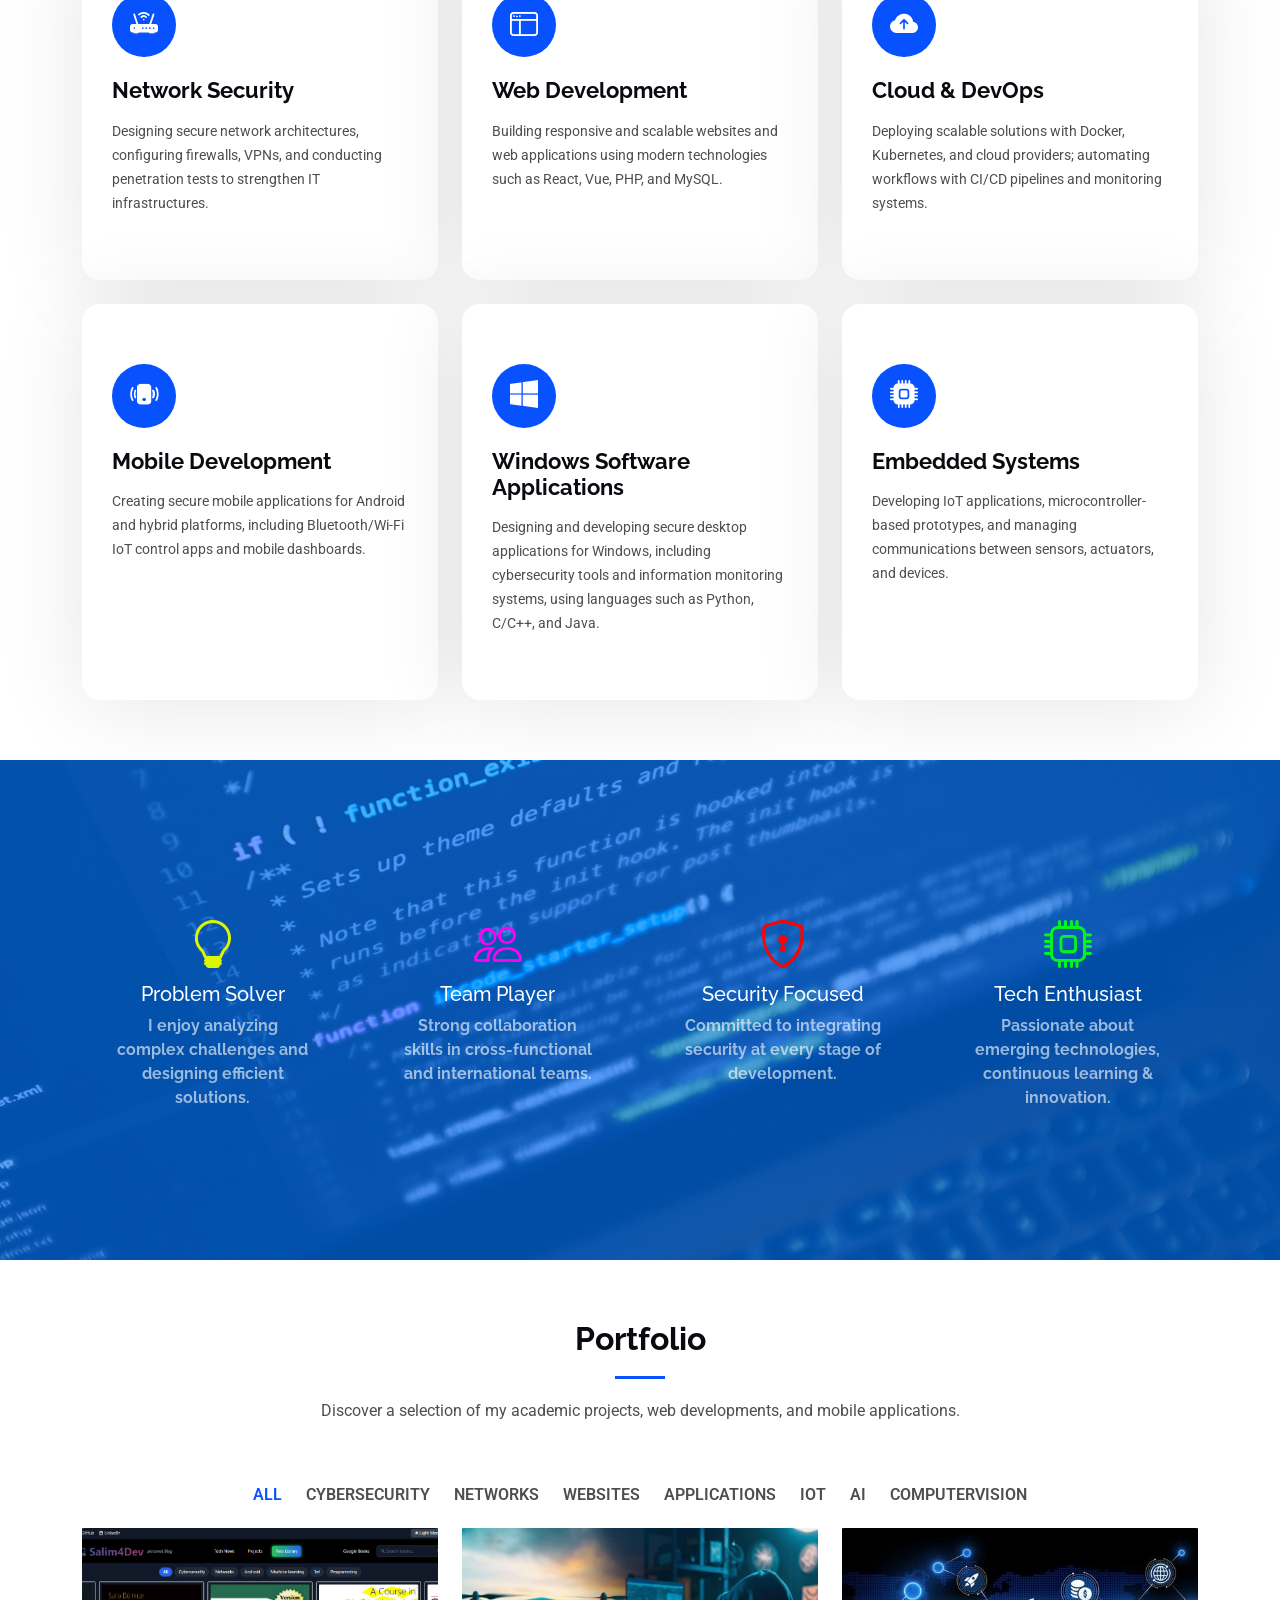
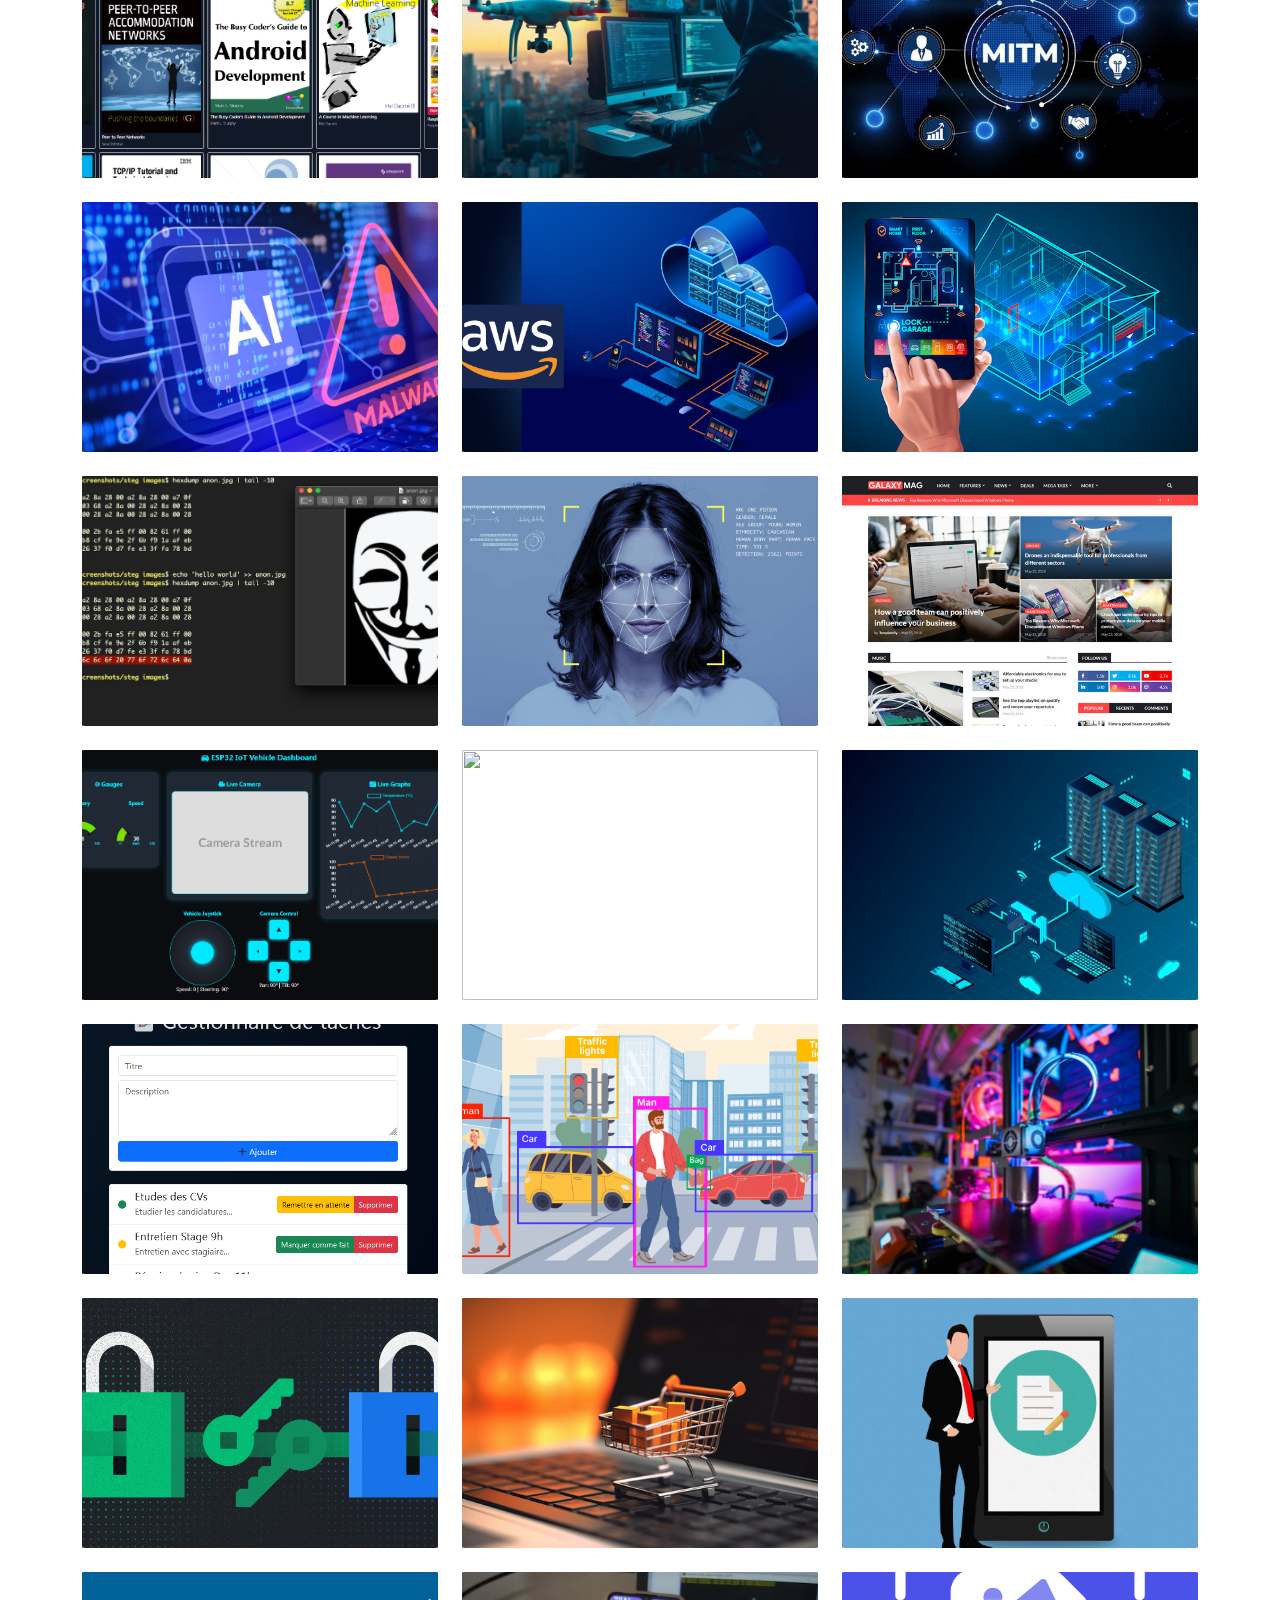
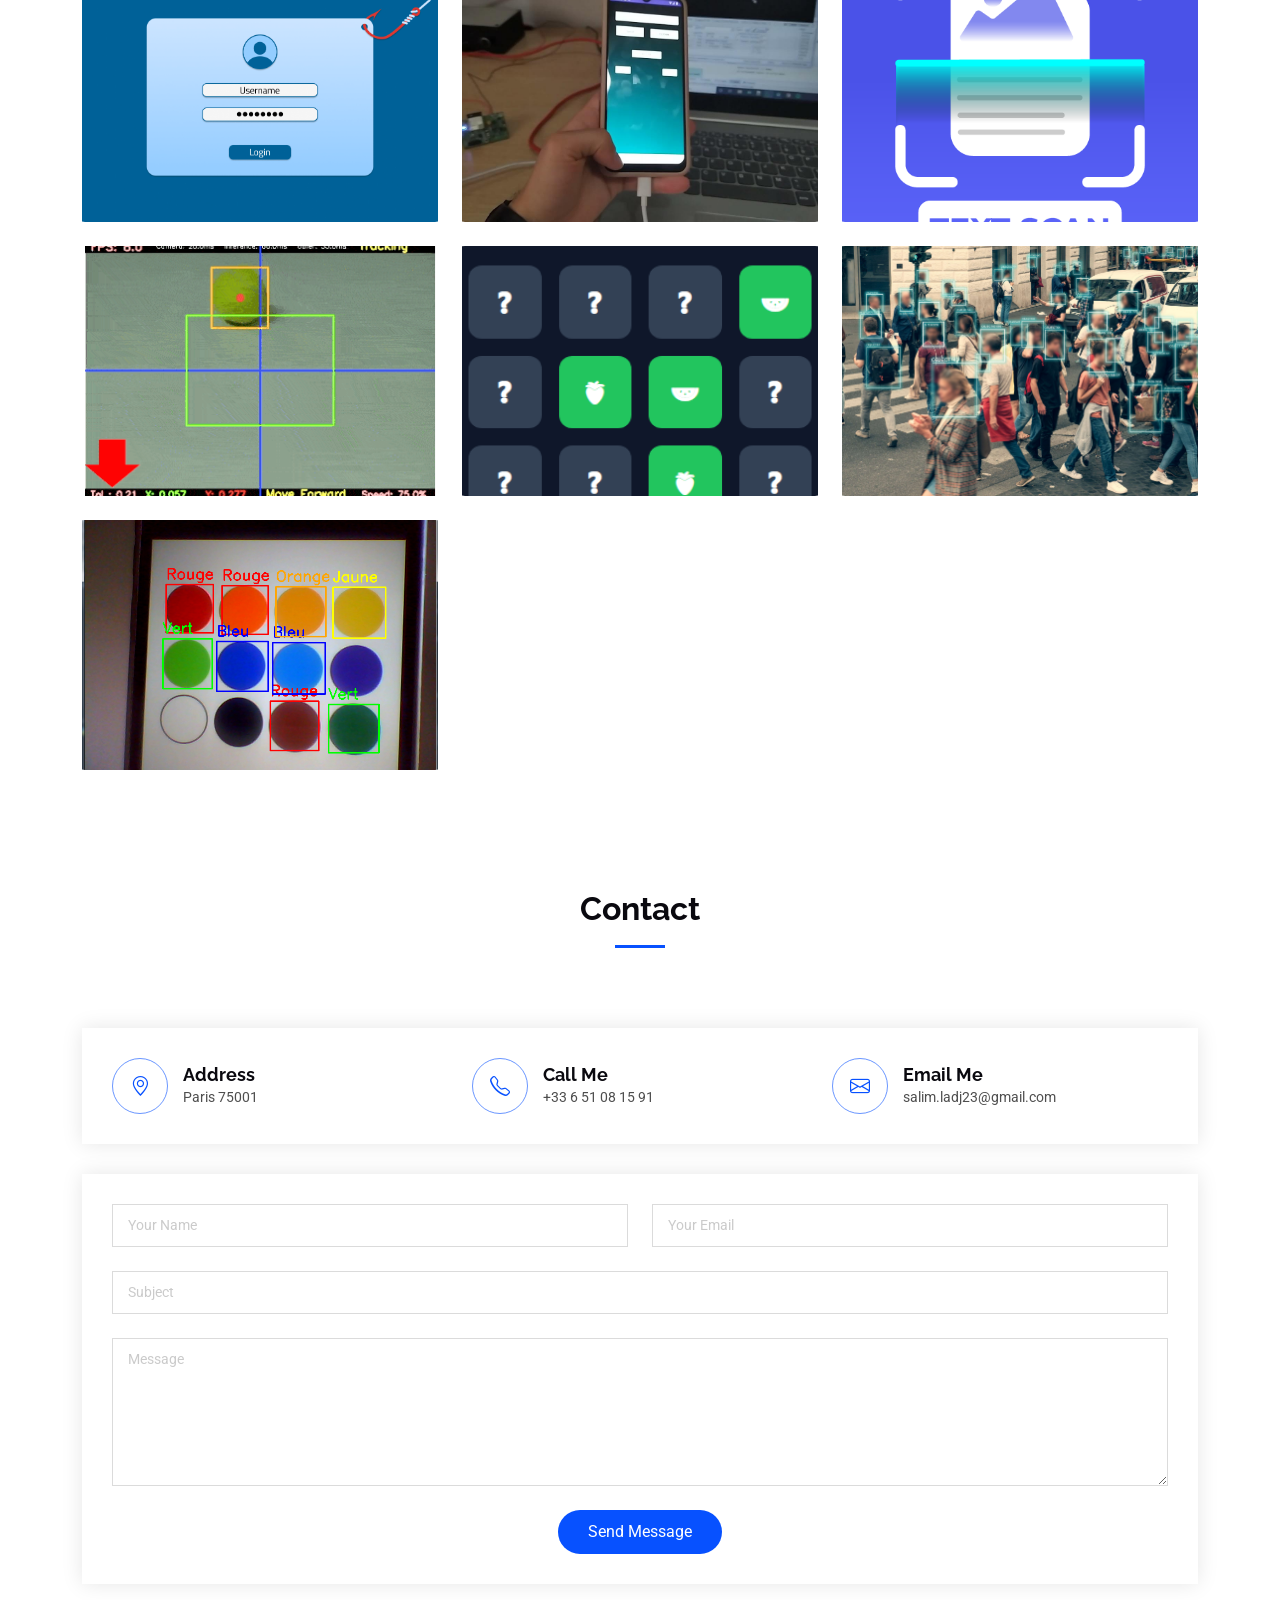
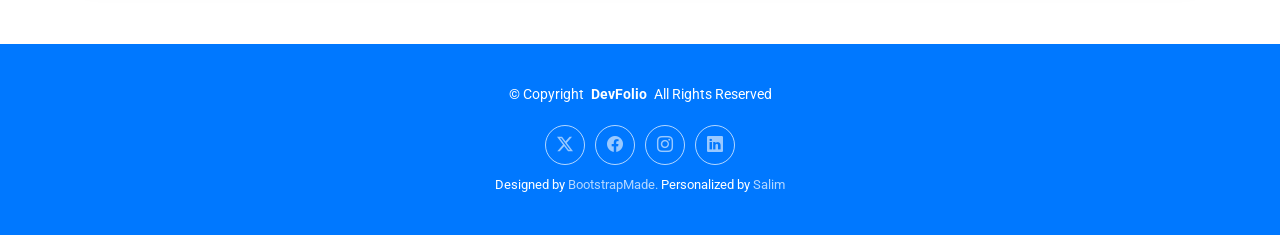
==== commit f6f0813c: "Update index.html" ====
--- a/index.html
+++ b/index.html
@@ -85,7 +85,7 @@
 
       <div class="container d-flex flex-column align-items-center justify-content-center text-center" data-aos="fade-up" data-aos-delay="100">
         <h2>Salim LADJ</h2>
-        <p><span class="typed" data-typed-items="IT and Cybersecurity Engineer, Web Developer, Artificial Intelligence Enthusiast"></span></p>
+        <p><span class="typed" data-typed-items="IT Engineer, Web Developer, AI Enthusiast"></span></p>
       </div>
 
     </section><!-- /Hero Section -->
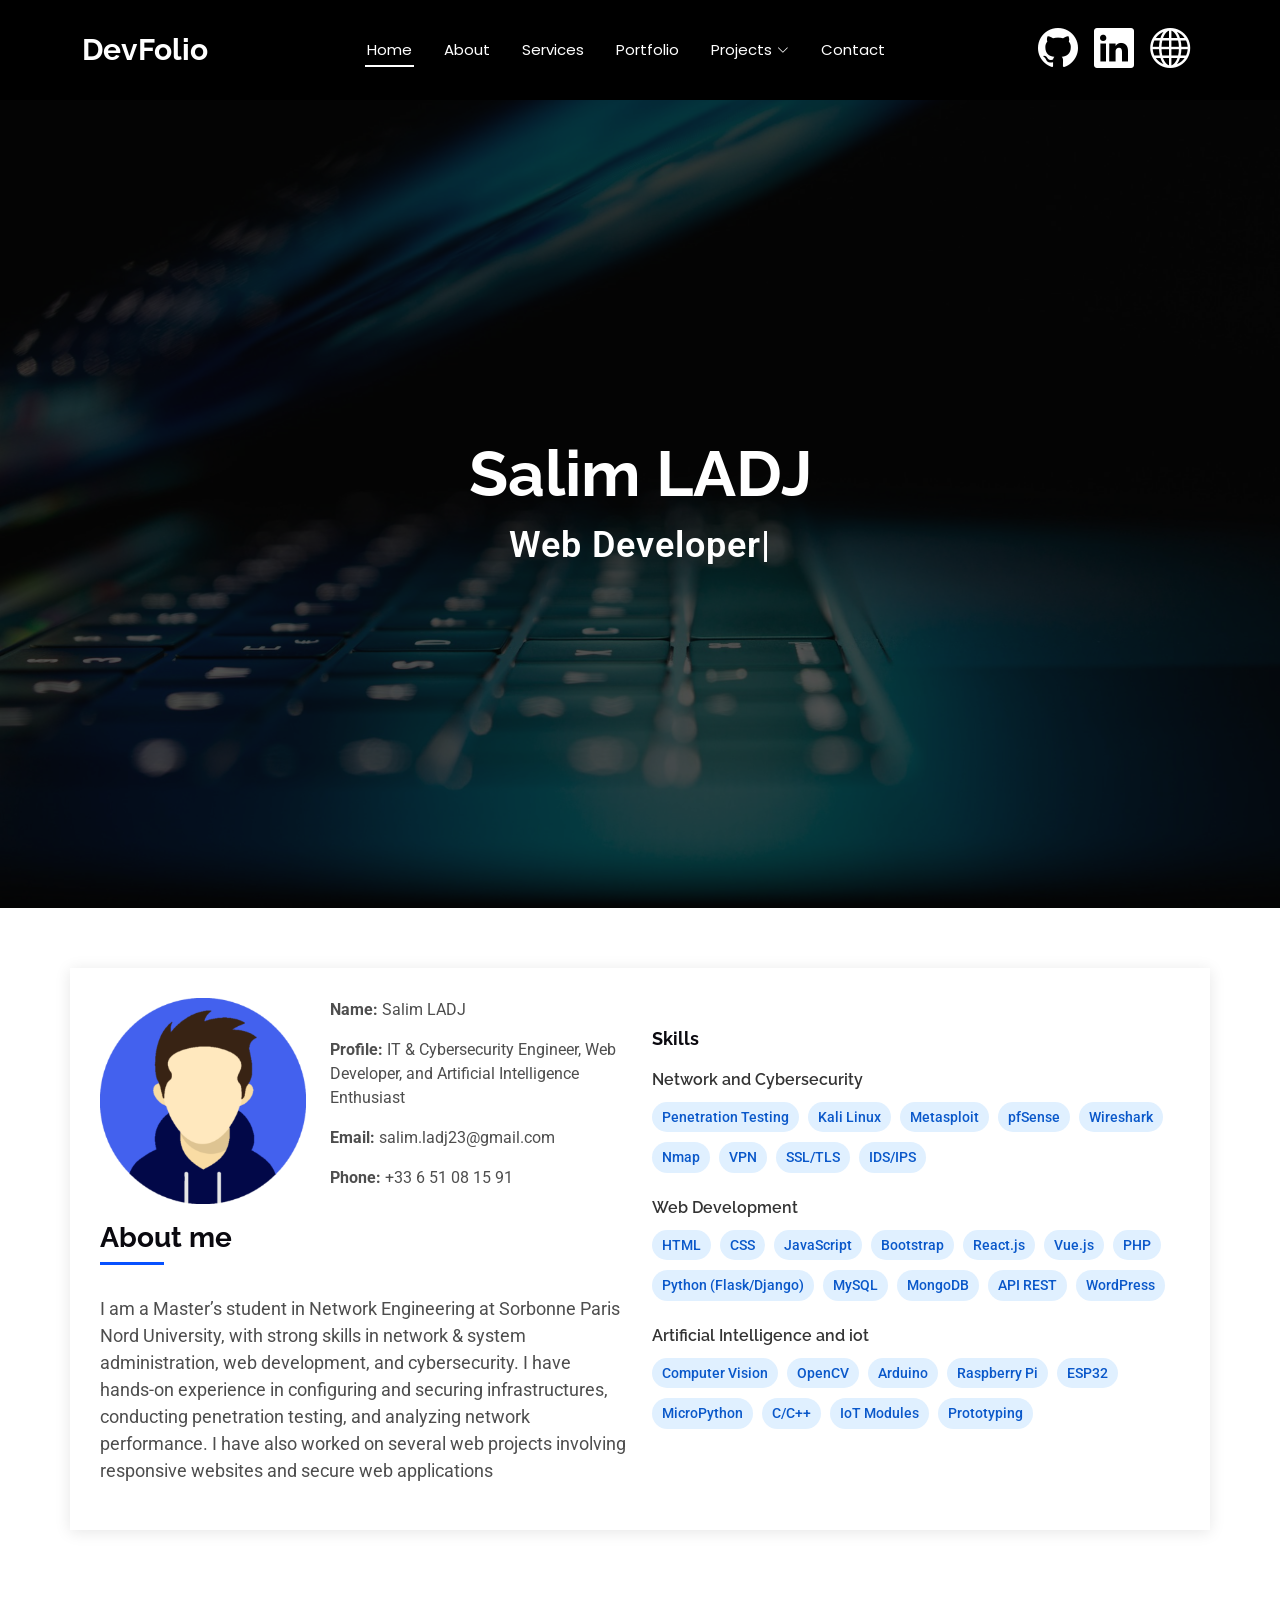
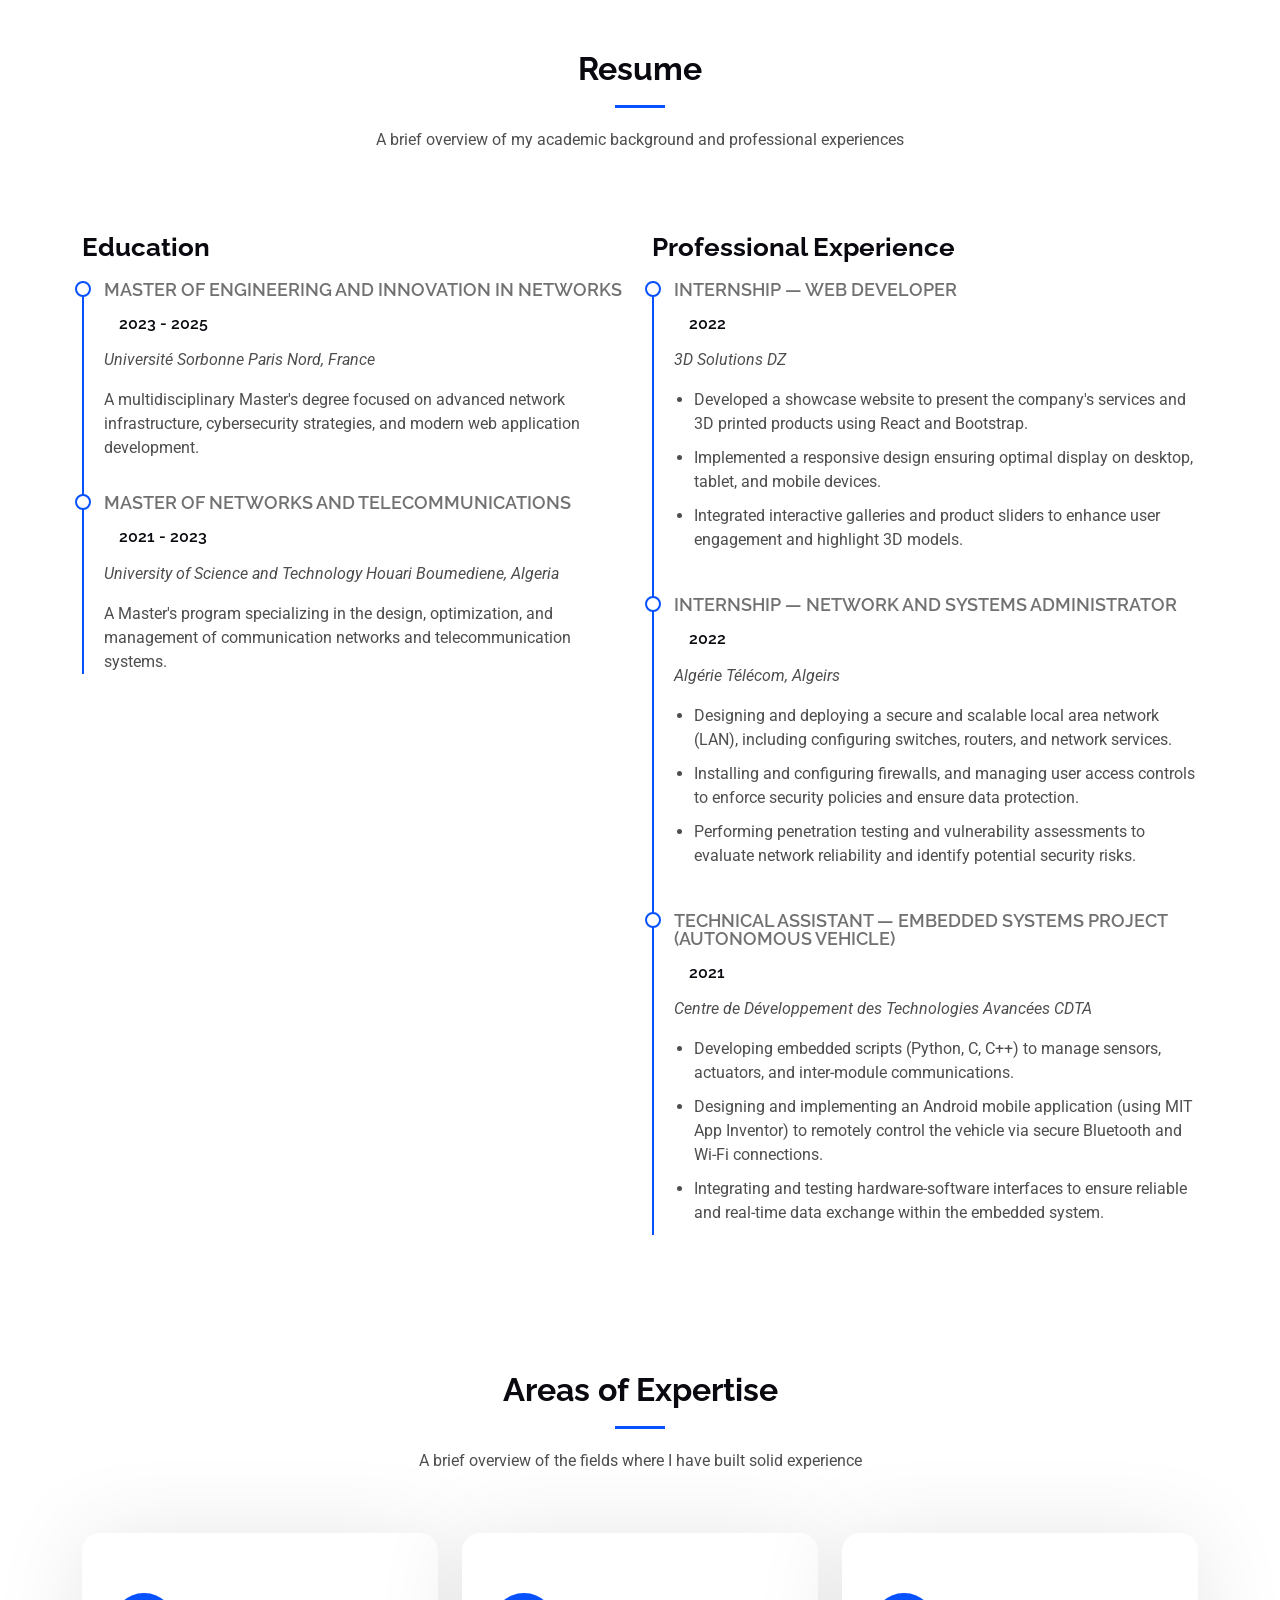
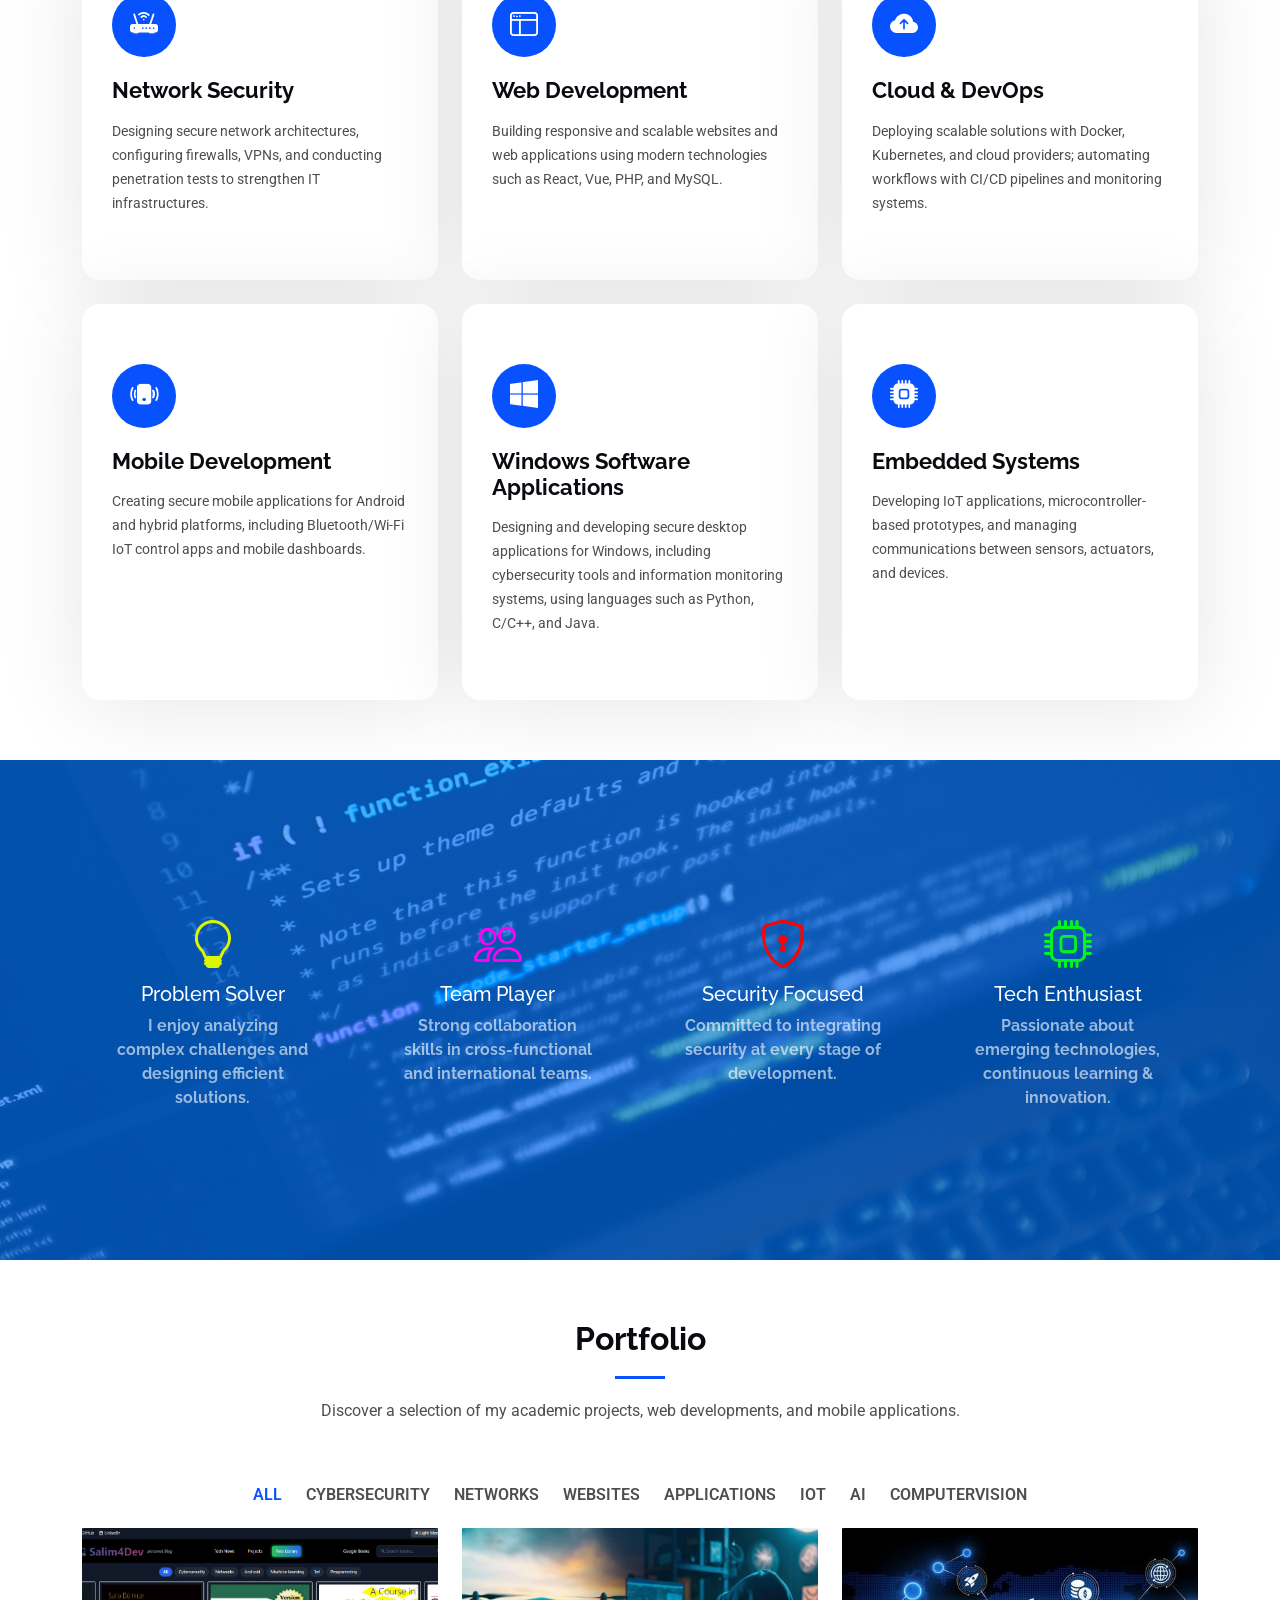
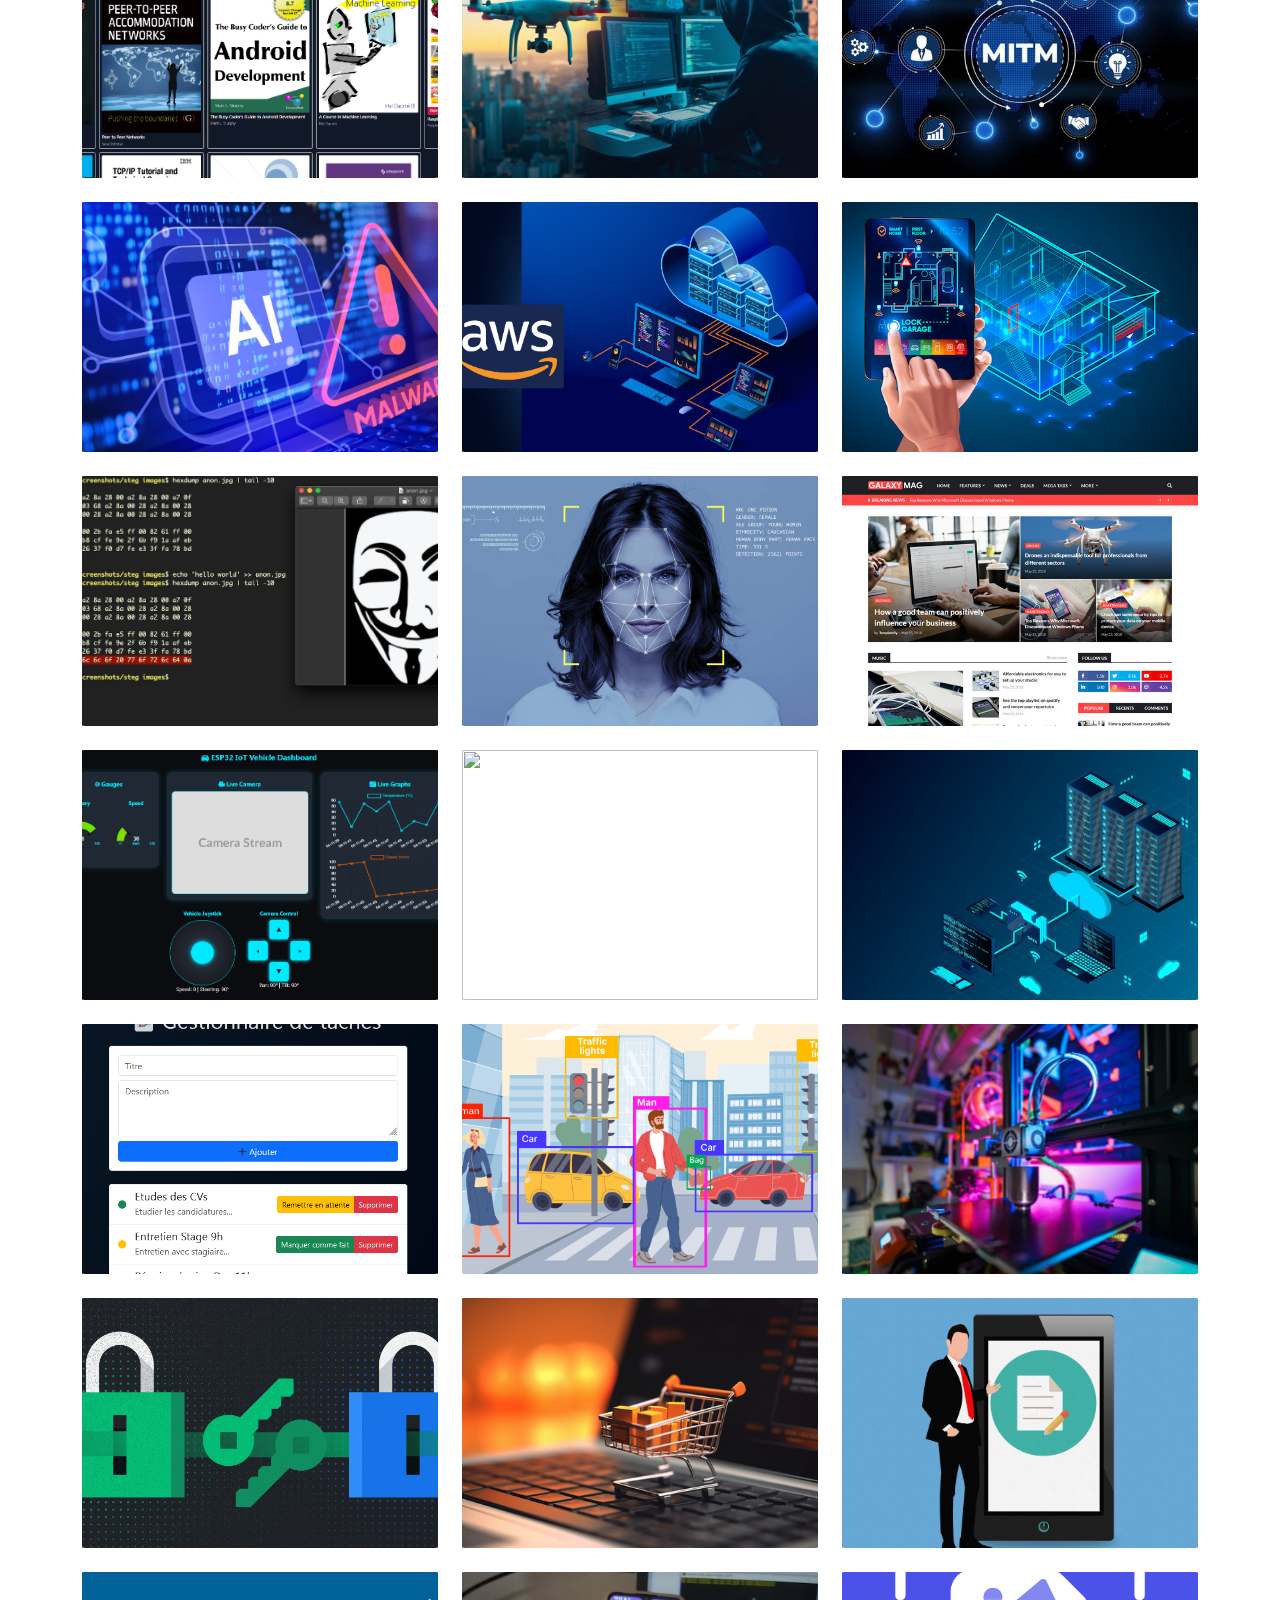
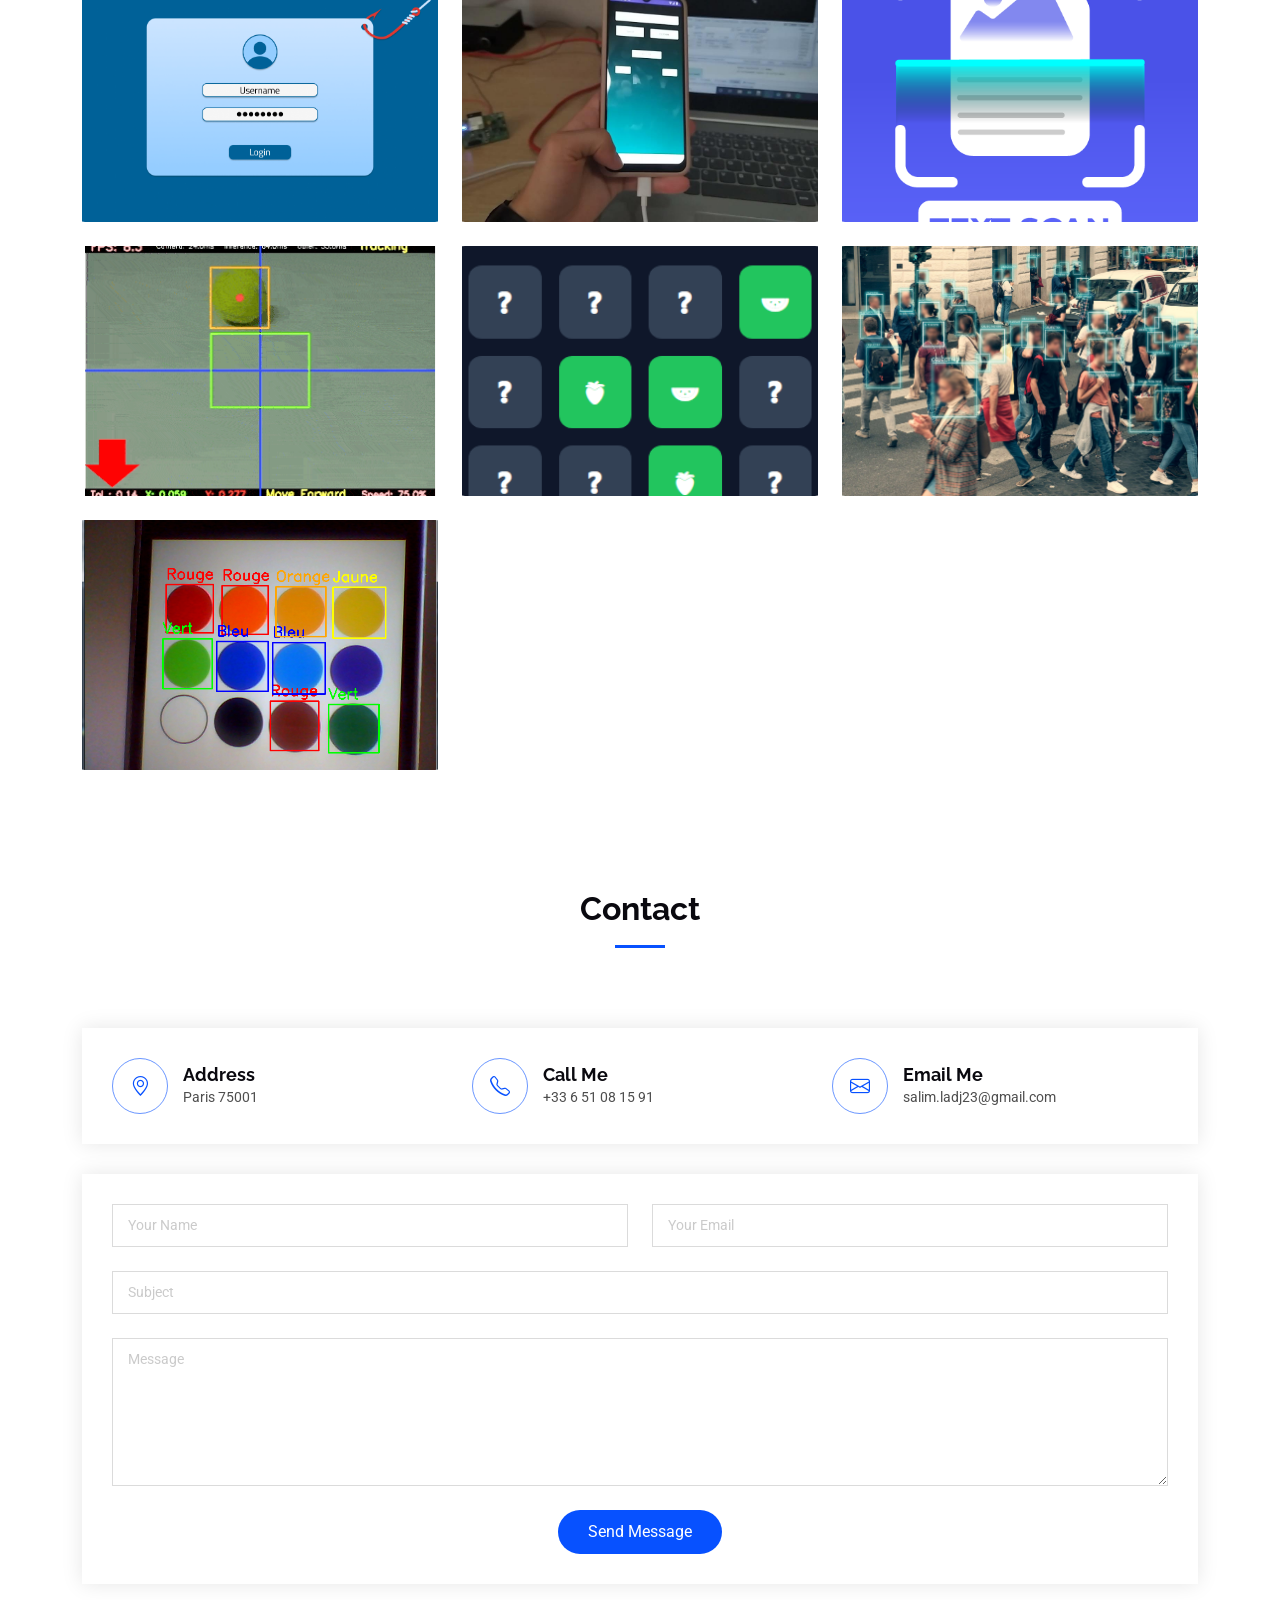
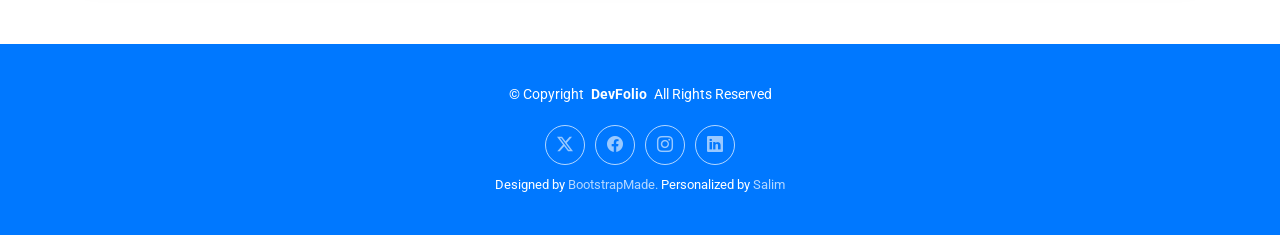
==== commit ea94698d: "Update index.html" ====
--- a/index.html
+++ b/index.html
@@ -174,9 +174,11 @@
     <span class="tag-skill">WordPress</span>
   </div>
 
-  <!-- Systèmes Embarqués -->
-  <h6>Embedded Systems</h6>
+  <!-- IA et Systèmes Embarqués -->
+  <h6>Artificial Intelligence and iot </h6>
   <div class="skills-tags">
+    <span class="tag-skill">Computer Vision</span>
+	<span class="tag-skill">OpenCV</span>
     <span class="tag-skill">Arduino</span>
     <span class="tag-skill">Raspberry Pi</span>
     <span class="tag-skill">ESP32</span>
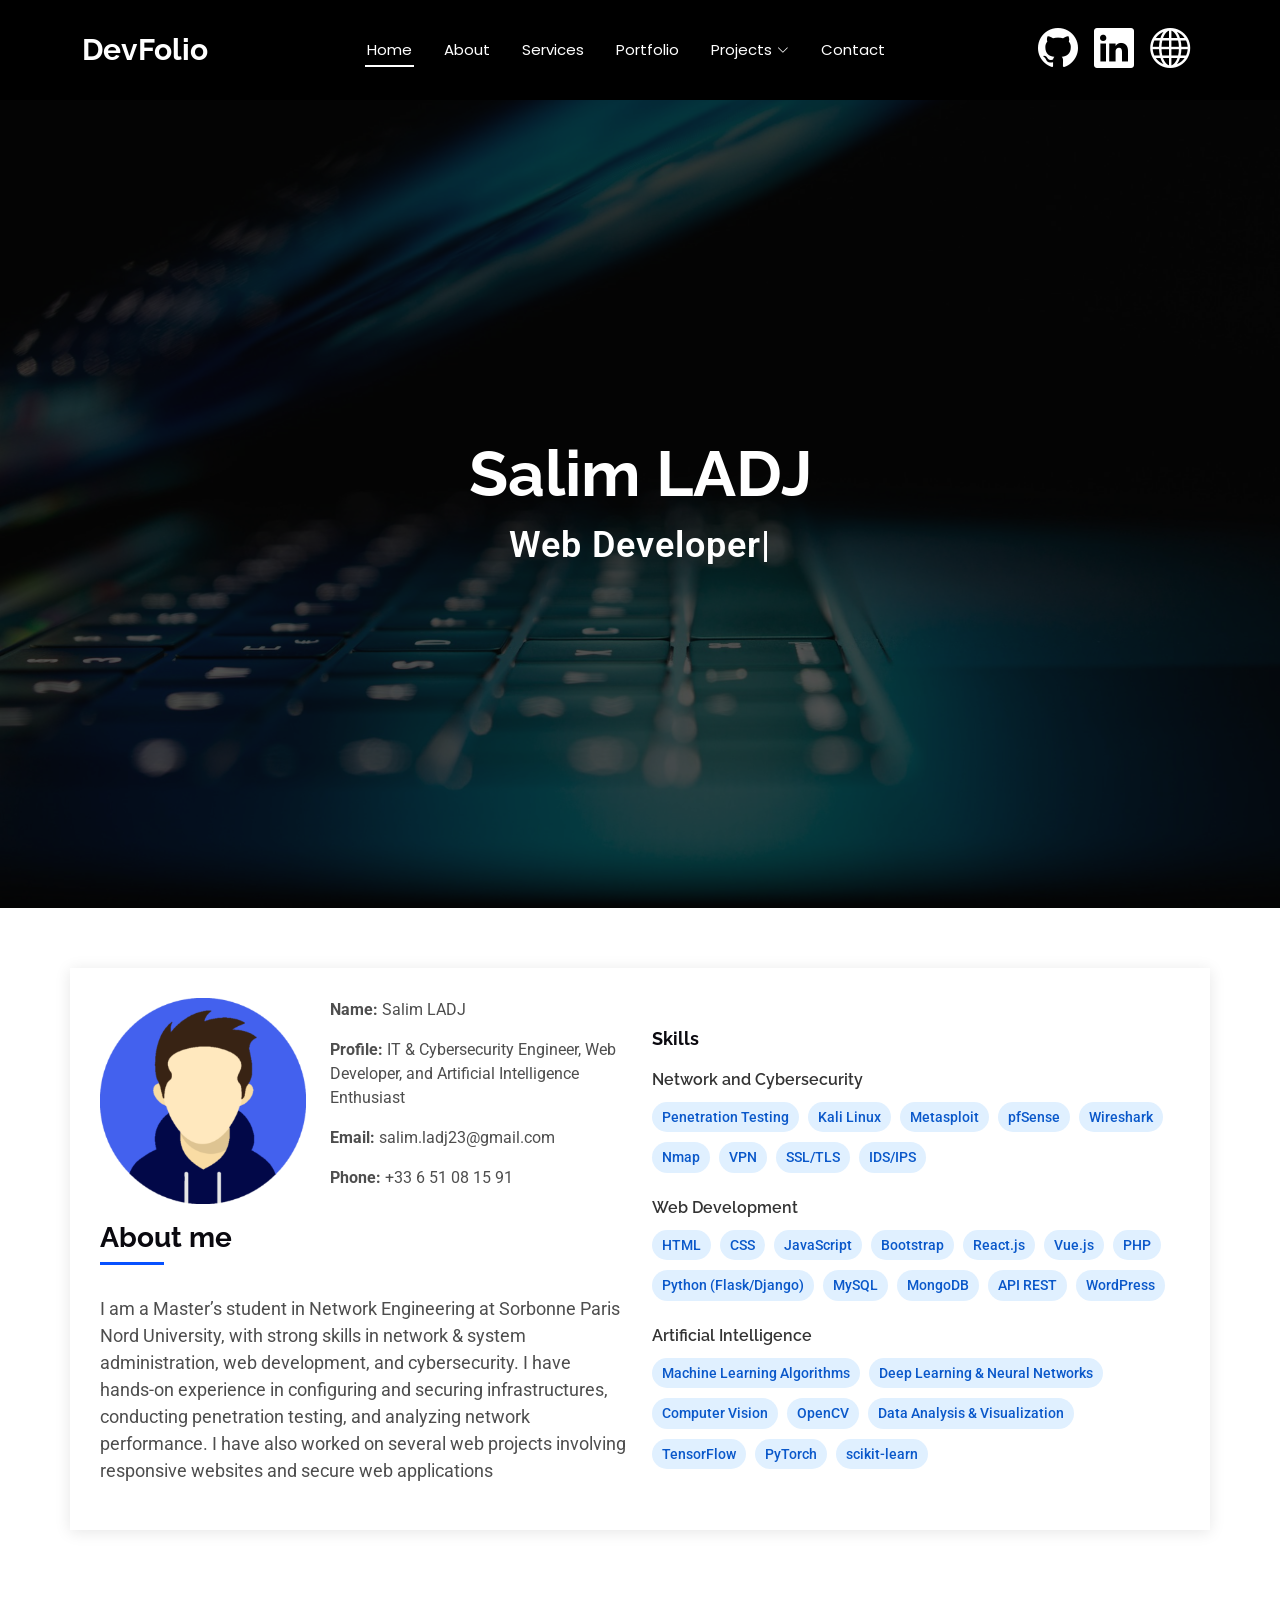
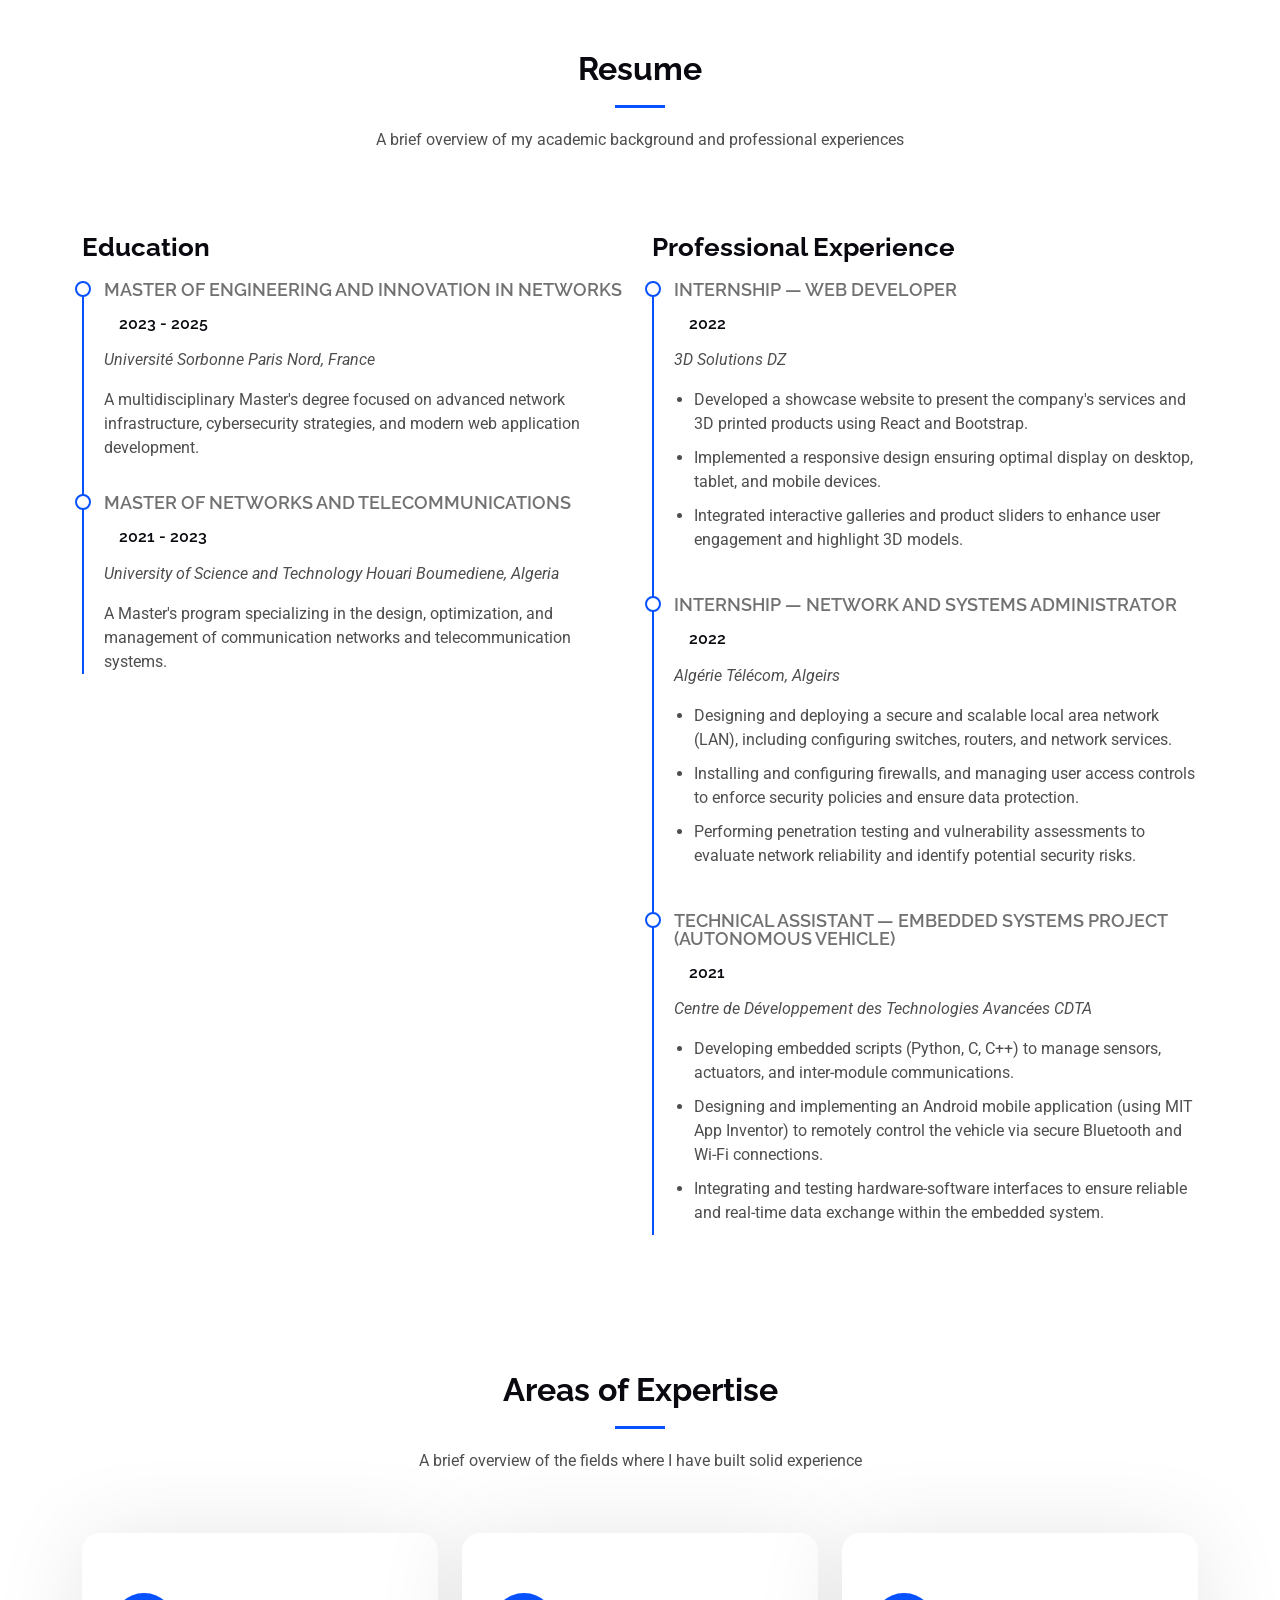
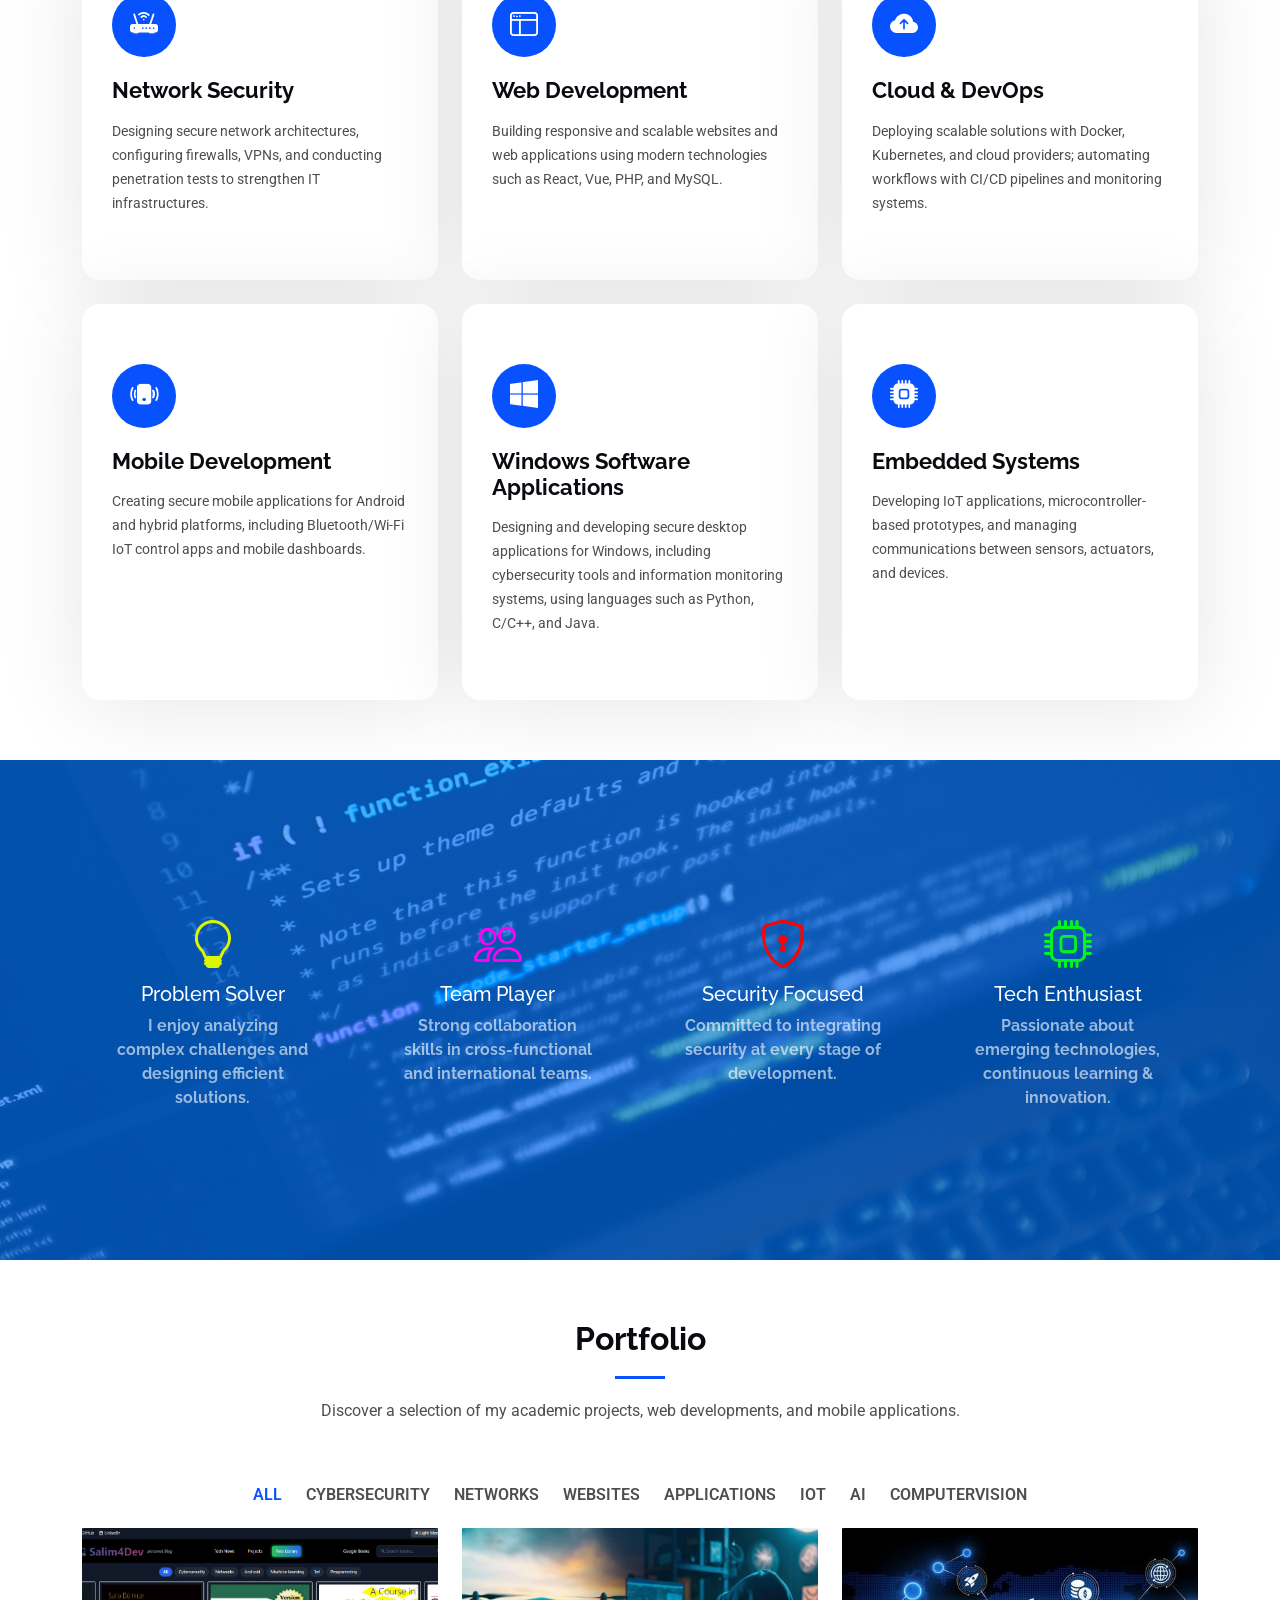
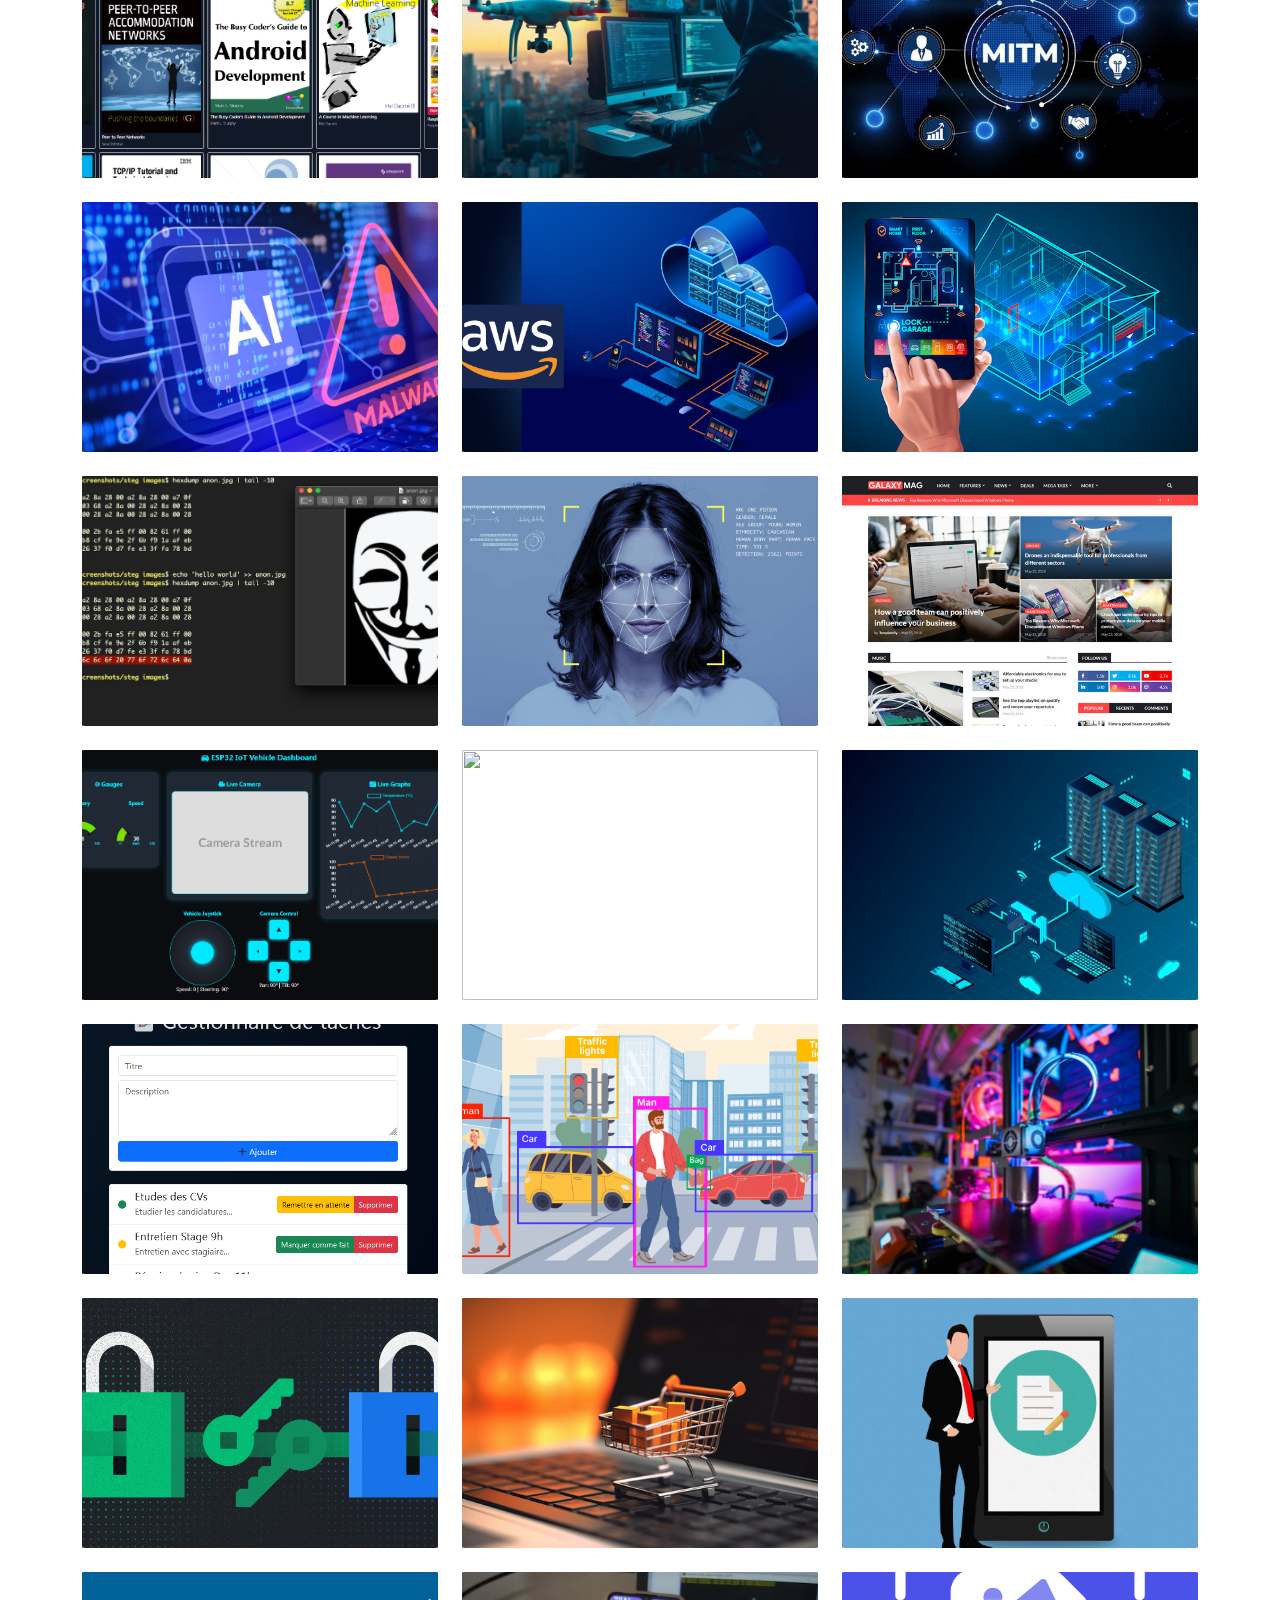
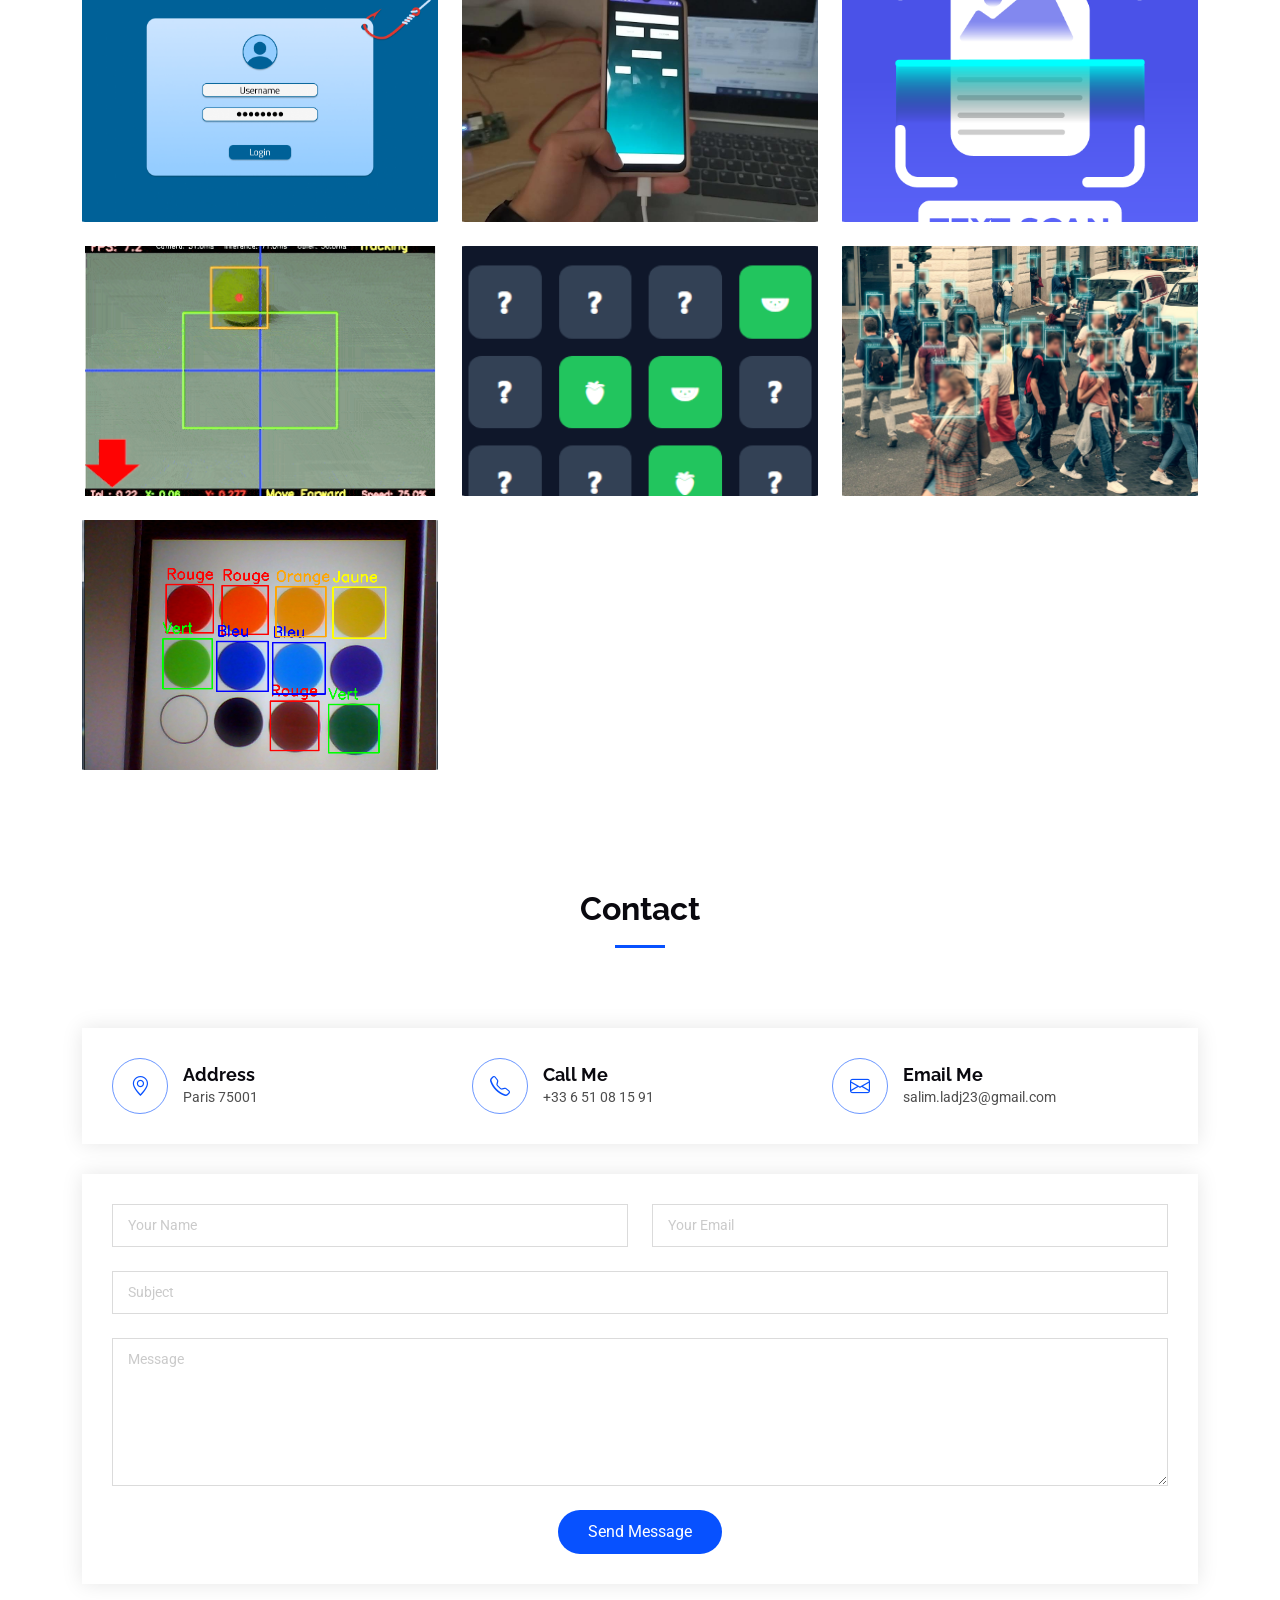
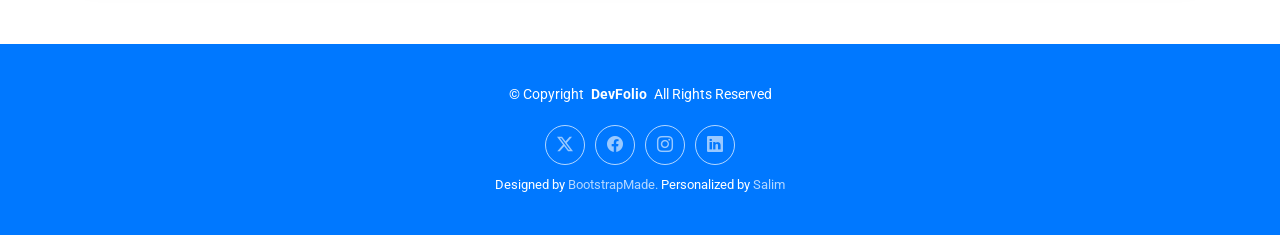
==== commit 2493d1cb: "Update index.html" ====
--- a/index.html
+++ b/index.html
@@ -174,18 +174,17 @@
     <span class="tag-skill">WordPress</span>
   </div>
 
-  <!-- IA et Systèmes Embarqués -->
-  <h6>Artificial Intelligence and iot </h6>
+  <!-- IA  -->
+  <h6>Artificial Intelligence </h6>
   <div class="skills-tags">
+    <span class="tag-skill">Machine Learning Algorithms</span>
+	<span class="tag-skill">Deep Learning & Neural Networks</span>
     <span class="tag-skill">Computer Vision</span>
-	<span class="tag-skill">OpenCV</span>
-    <span class="tag-skill">Arduino</span>
-    <span class="tag-skill">Raspberry Pi</span>
-    <span class="tag-skill">ESP32</span>
-    <span class="tag-skill">MicroPython</span>
-    <span class="tag-skill">C/C++</span>
-    <span class="tag-skill">IoT Modules</span>
-    <span class="tag-skill">Prototyping</span>
+    <span class="tag-skill">OpenCV</span>
+    <span class="tag-skill">Data Analysis & Visualization</span>
+    <span class="tag-skill">TensorFlow</span>
+    <span class="tag-skill">PyTorch</span>
+    <span class="tag-skill">scikit-learn</span>
   </div>
 
 </div>
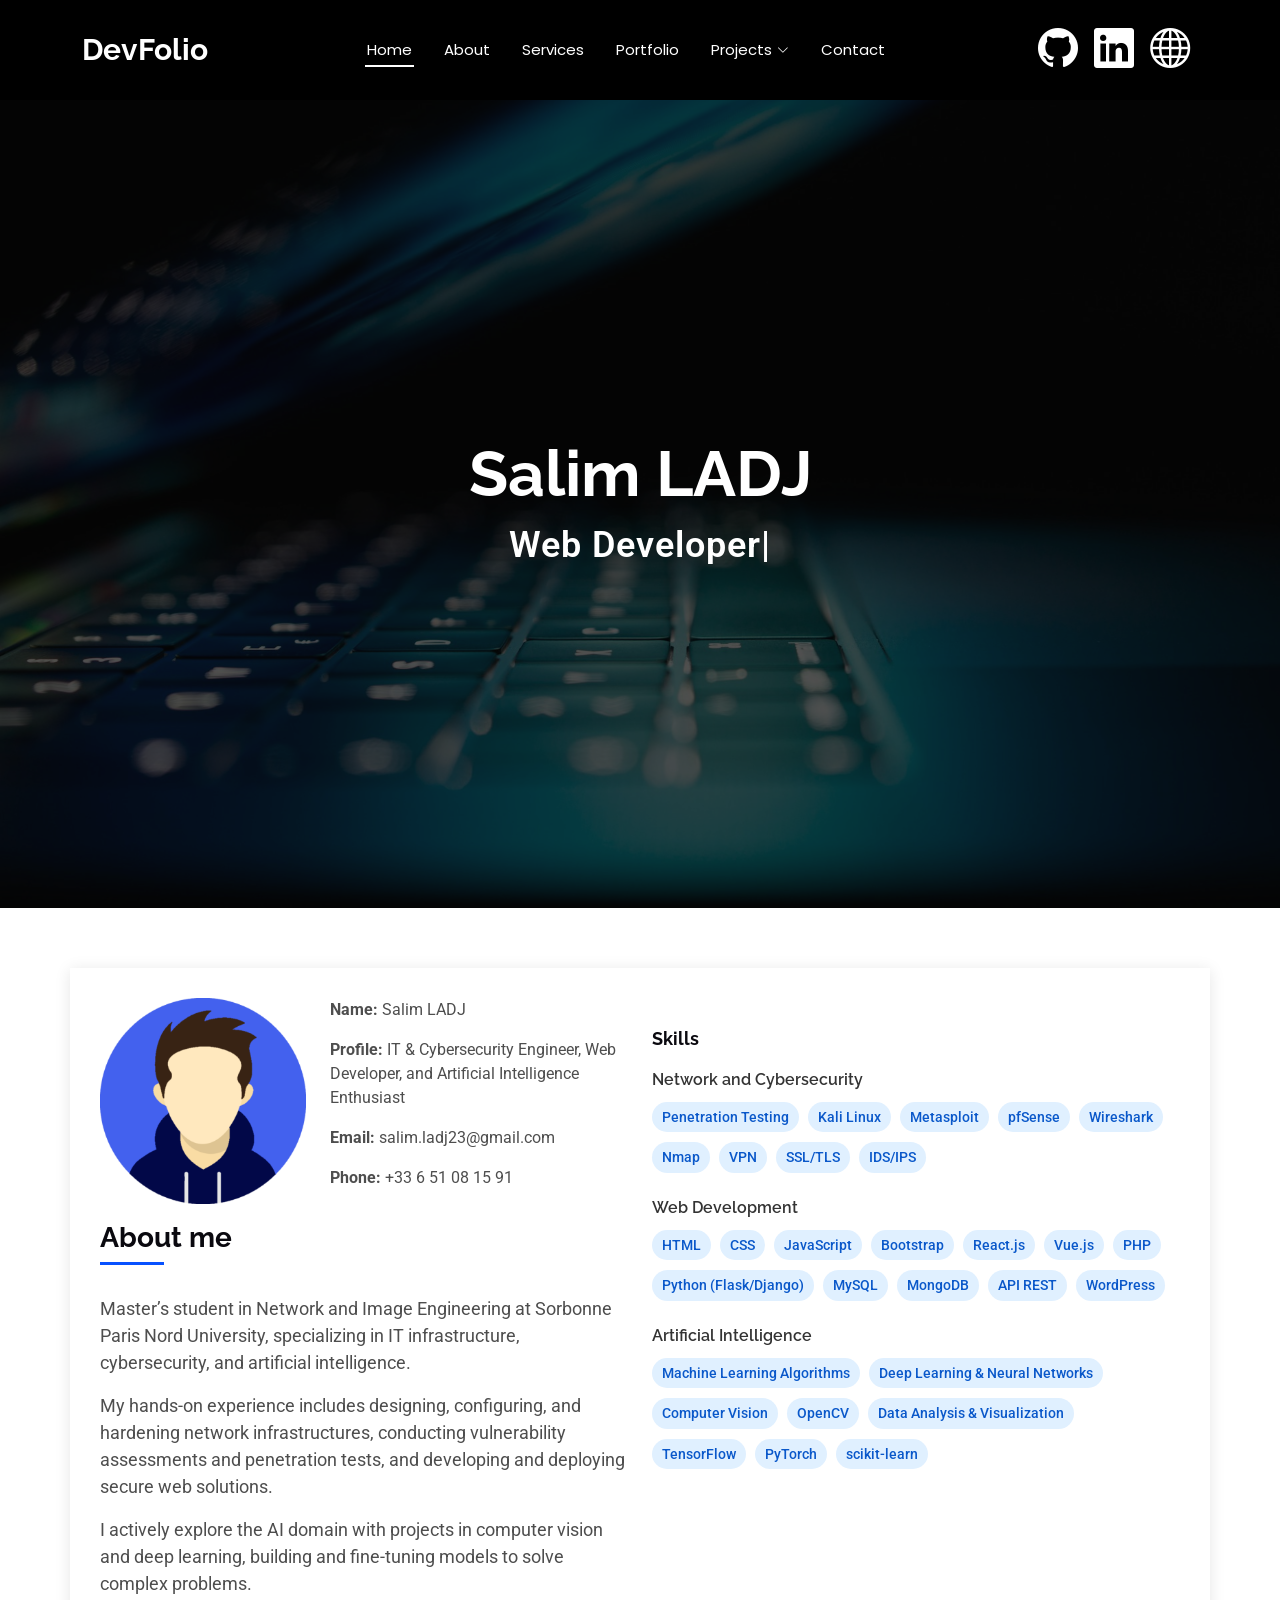
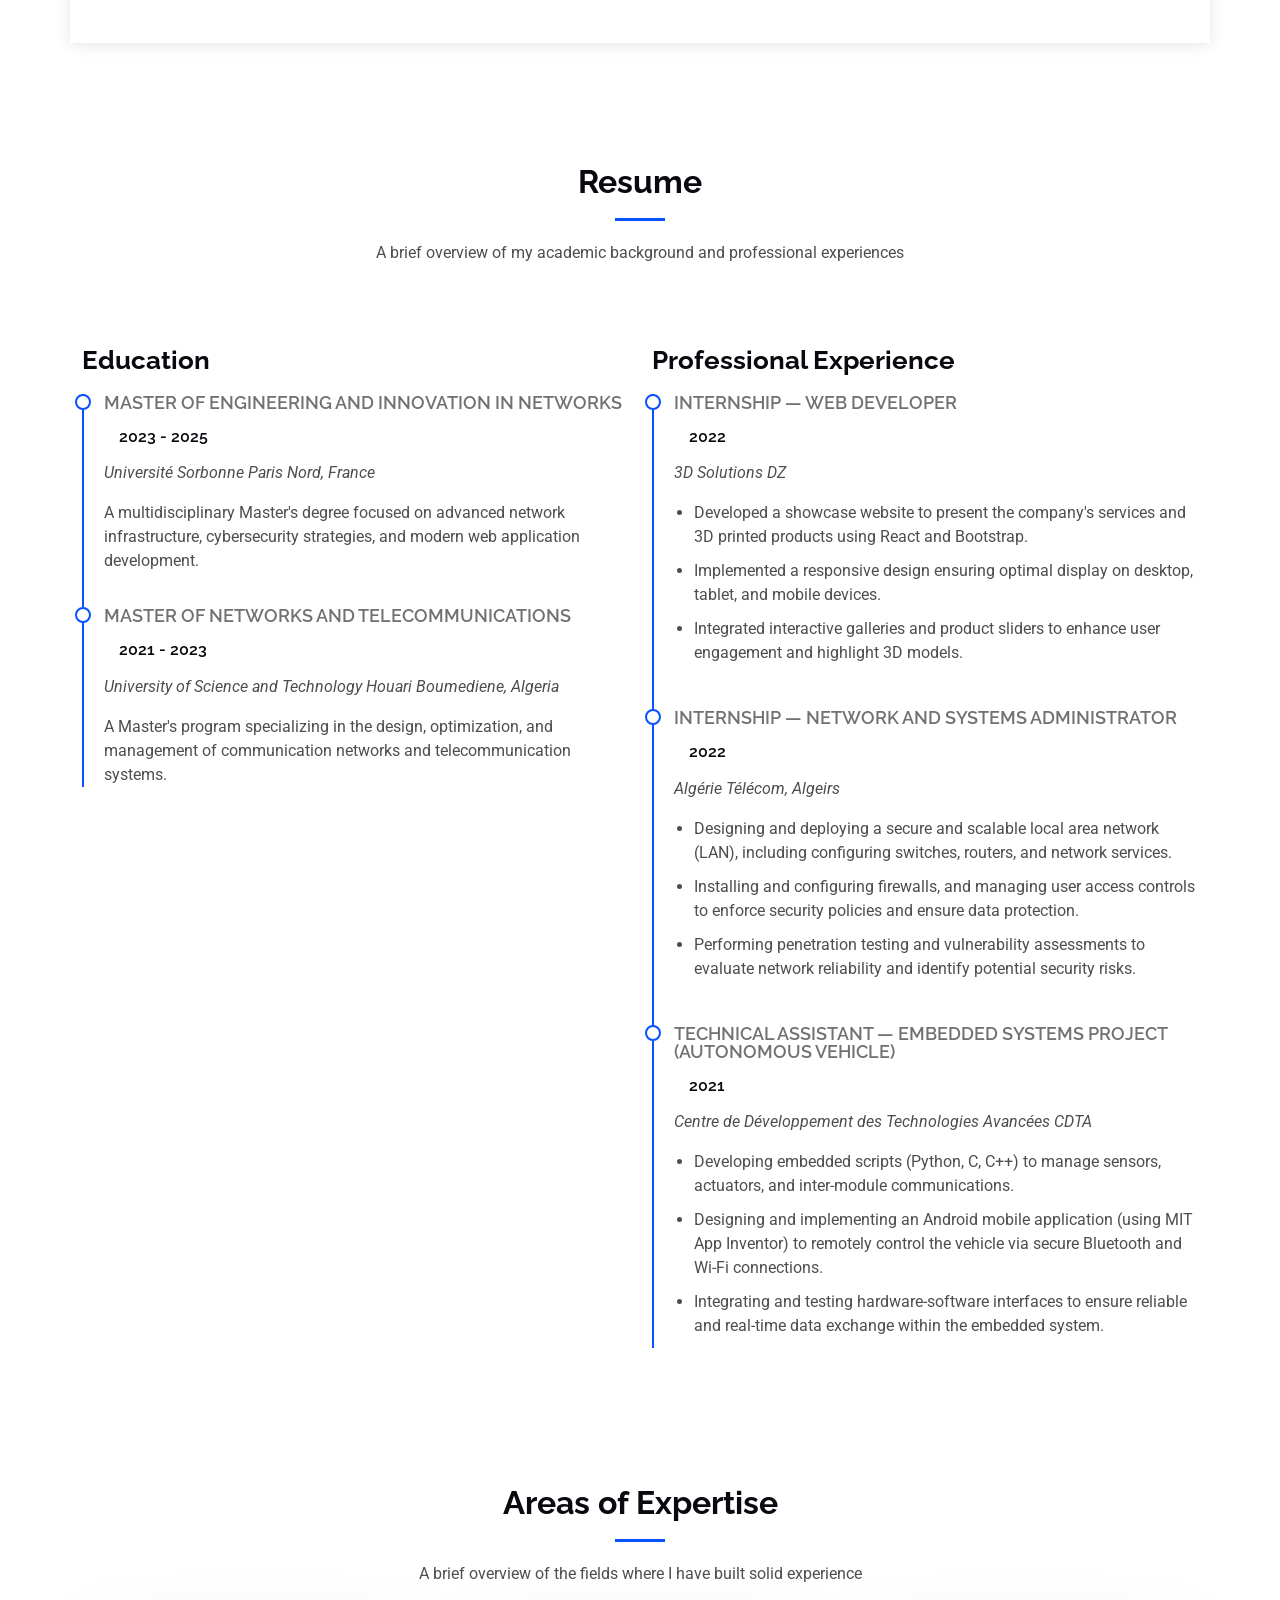
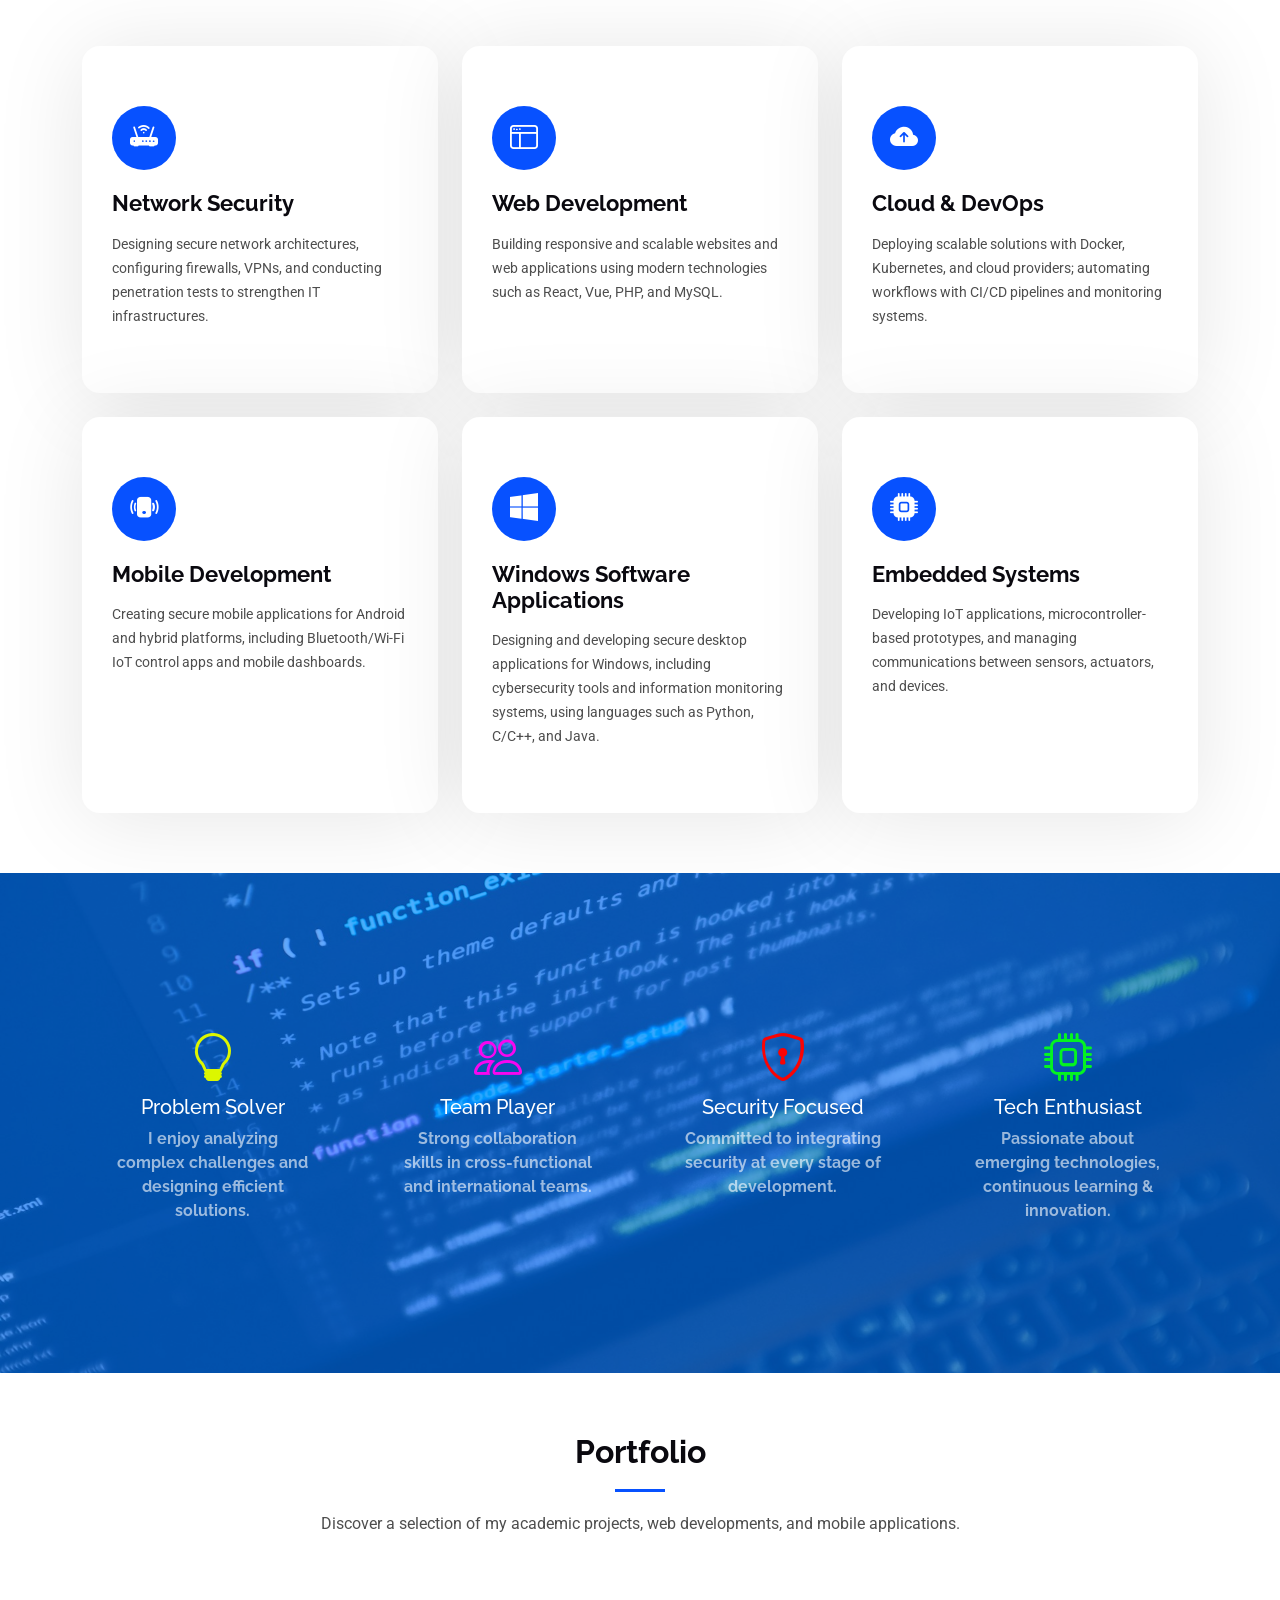
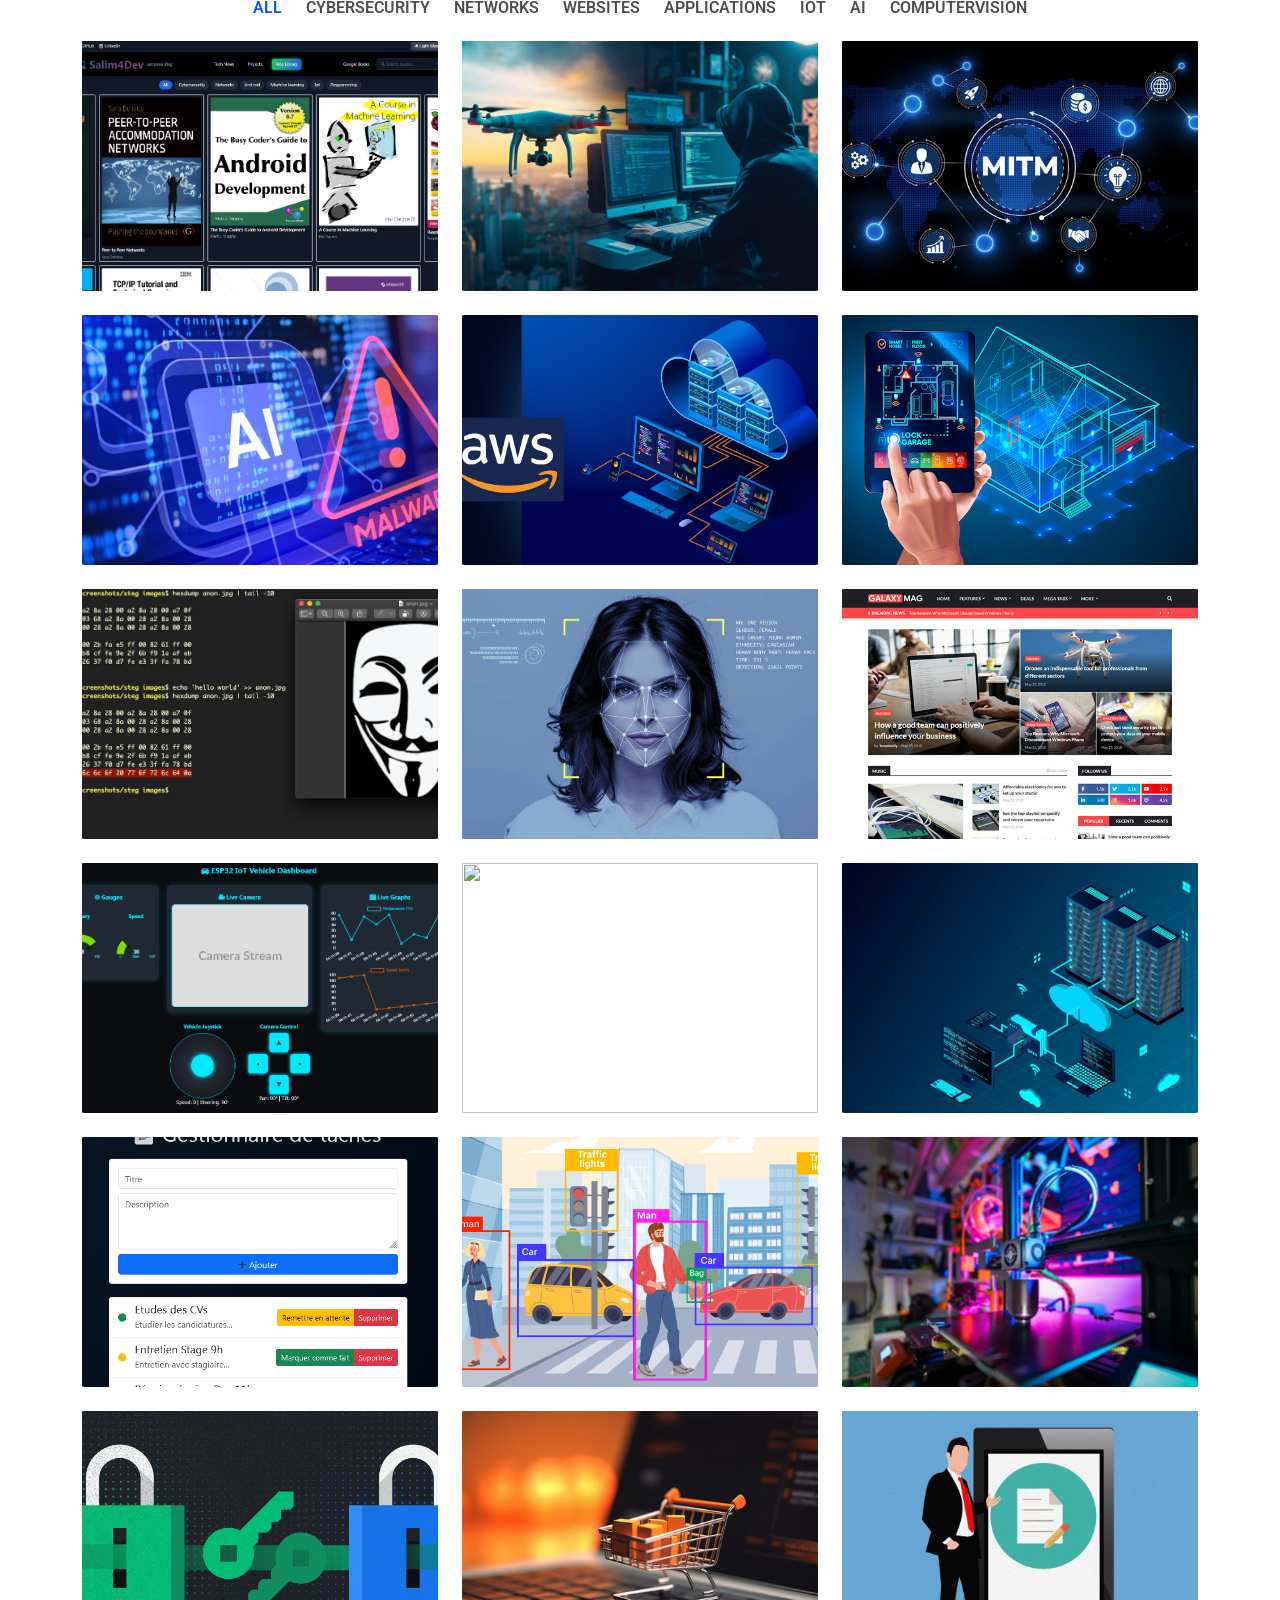
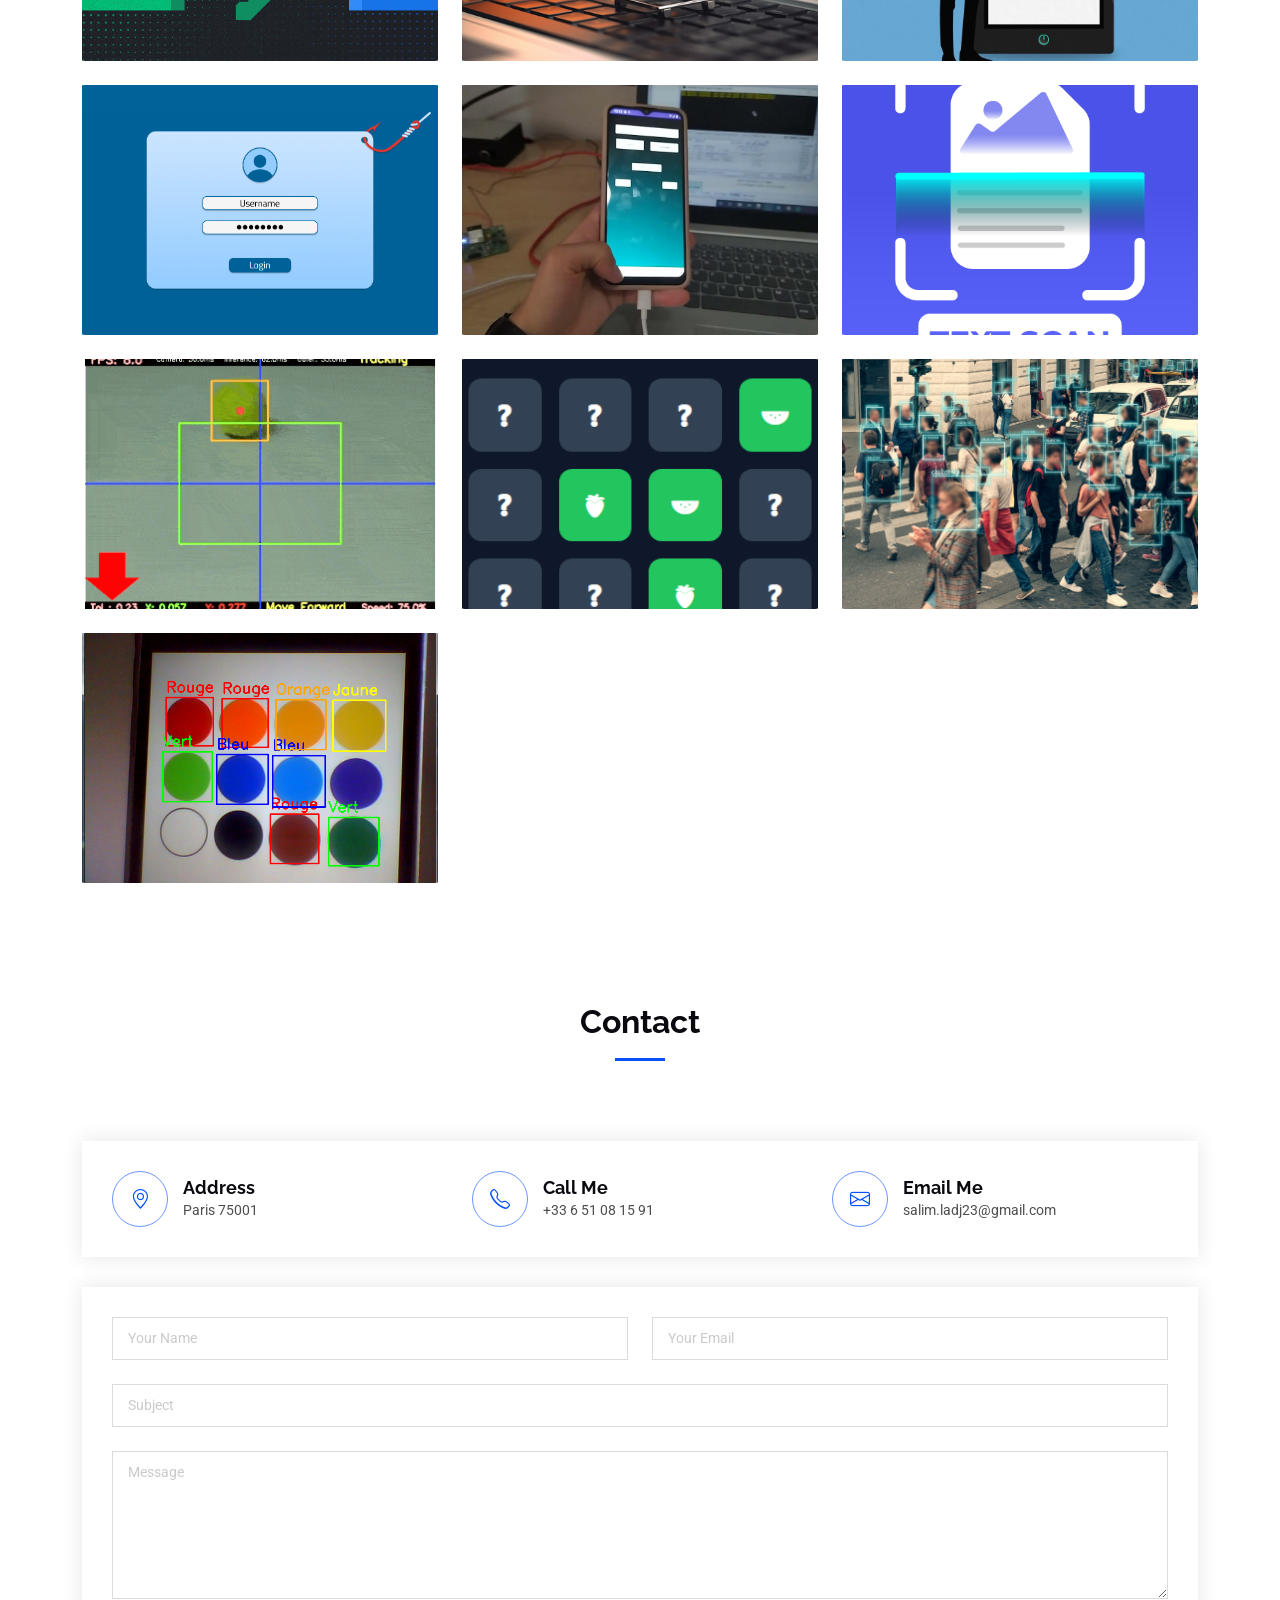
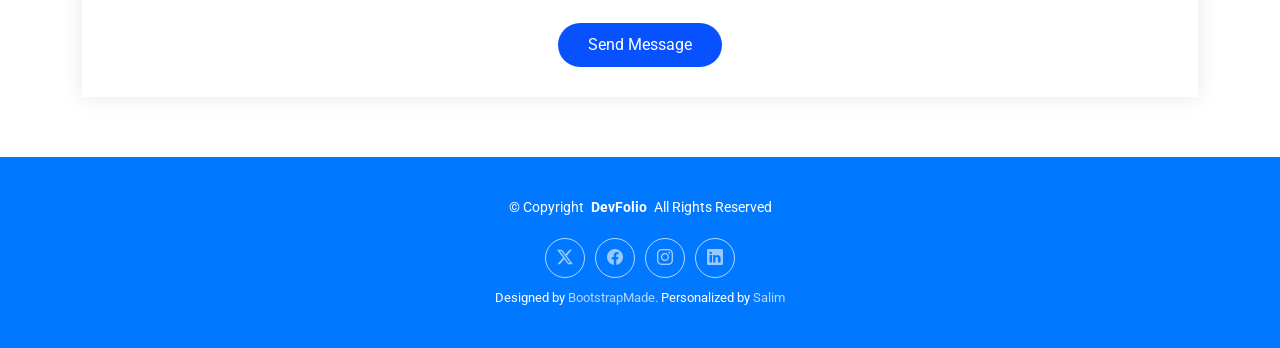
==== commit 9c0dbe3e: "Update index.html" ====
--- a/index.html
+++ b/index.html
@@ -118,16 +118,28 @@
 	 	<div class="about-me">   
               <h4 style="
     margin-top: 15px;">About me</h4>
-              <p>
+           
+		<!--	<p>
                 I am a Master’s student in Network Engineering at Sorbonne Paris Nord University, 
 				with strong skills in network & system administration, web development, and cybersecurity. 
 				I have hands-on experience in configuring and securing infrastructures,
 				conducting penetration testing, and analyzing network performance.
 				I have also worked on several web projects involving responsive websites and secure web applications
                 
+              </p>  -->
+
+			
+            
+			<p> Master’s student in Network and Image Engineering at Sorbonne Paris Nord University, specializing in IT infrastructure,
+				cybersecurity, and artificial intelligence.  
               </p>
-              <p>
-               
+			<p>
+               My hands-on experience includes designing, configuring, and hardening network infrastructures,
+				conducting vulnerability assessments and penetration tests, and developing and deploying secure web solutions.
+              </p>
+			 <p>
+               I actively explore the AI domain with projects in computer vision and deep learning,
+				 building and fine-tuning models to solve complex problems.
               </p>
               
             </div>
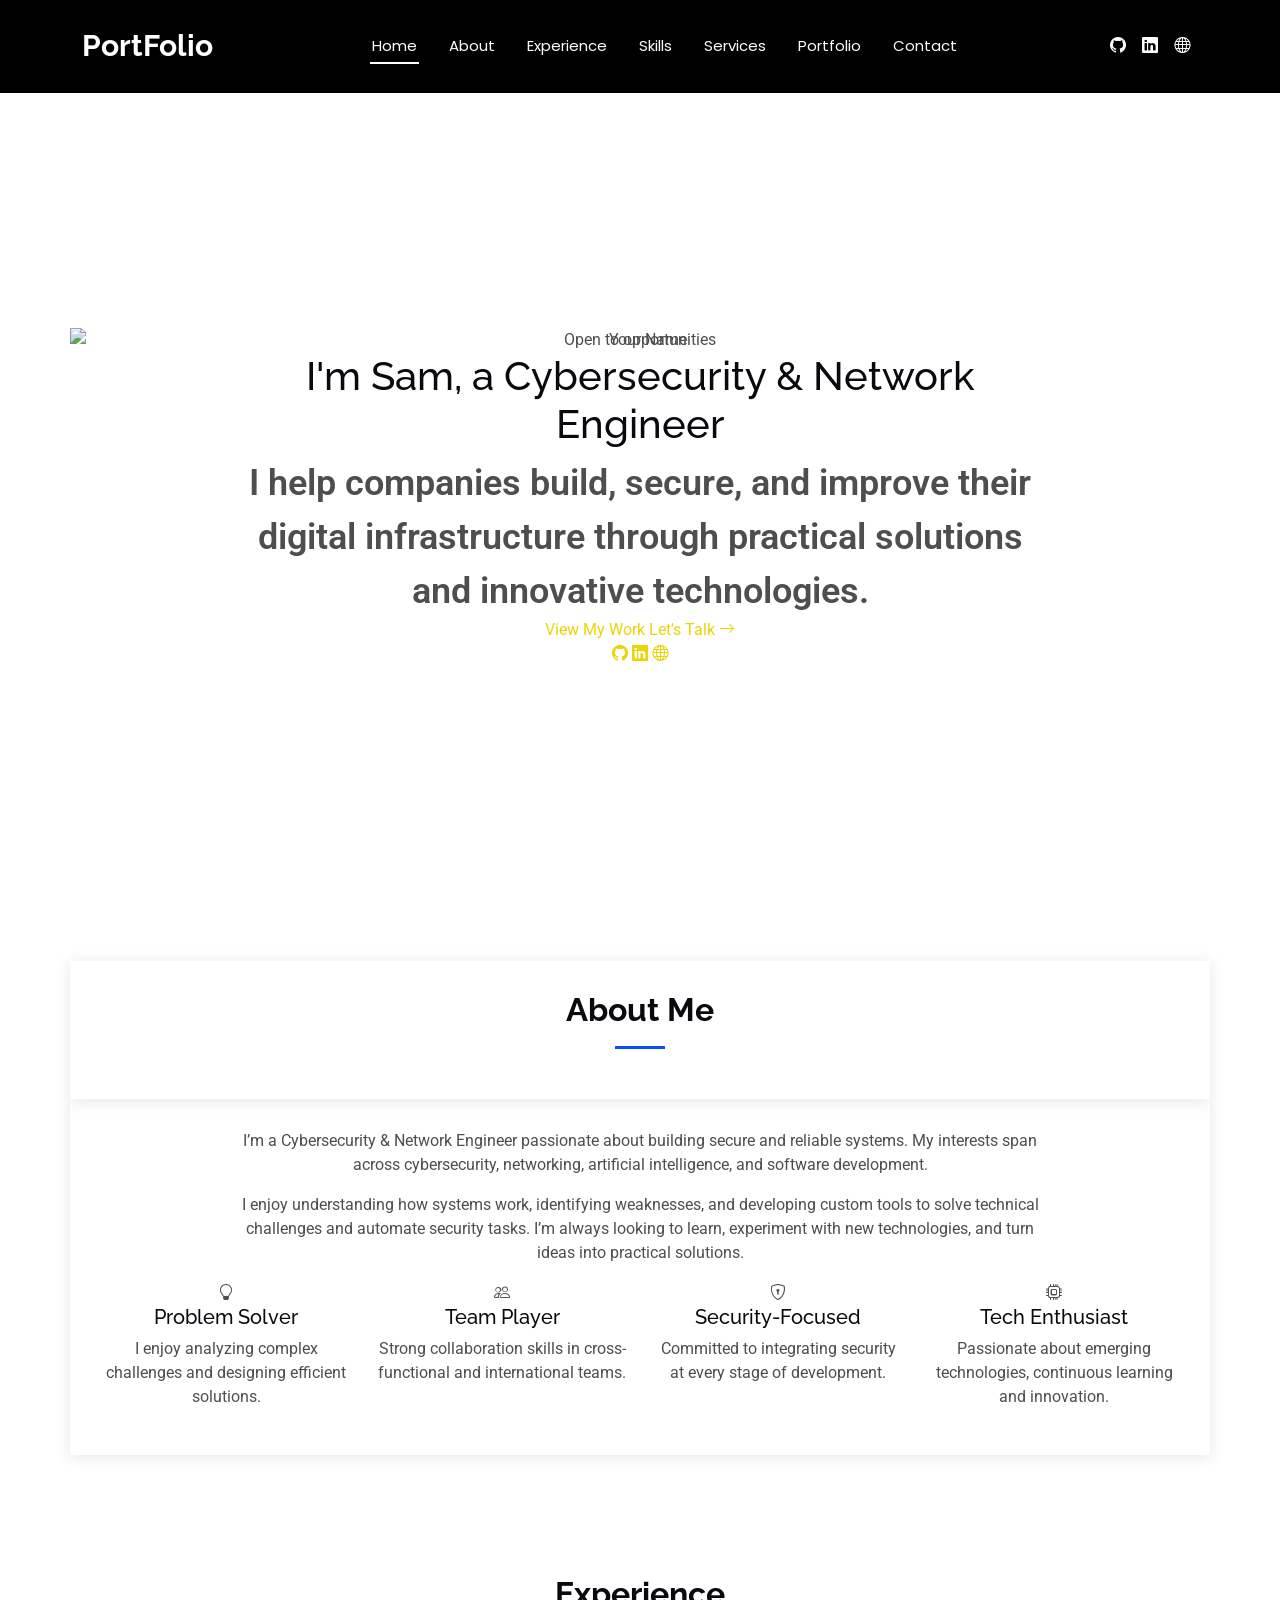
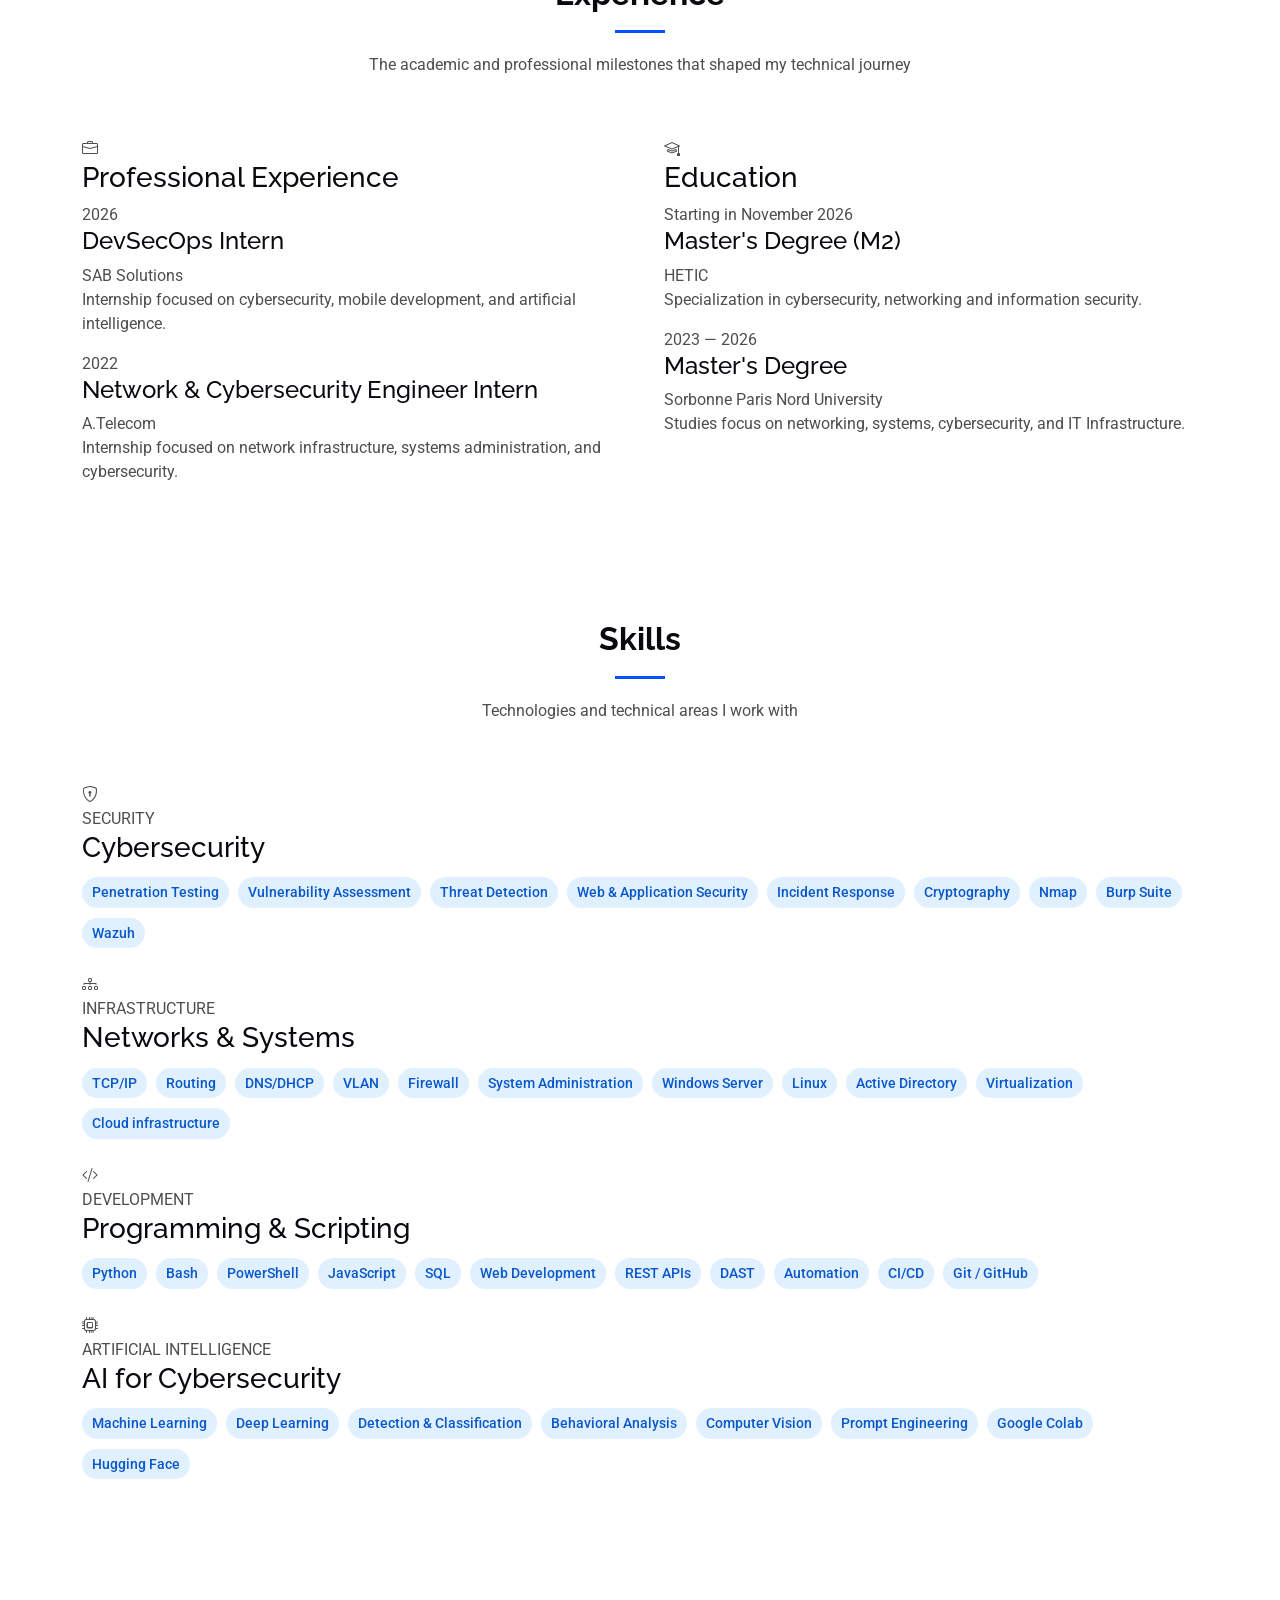
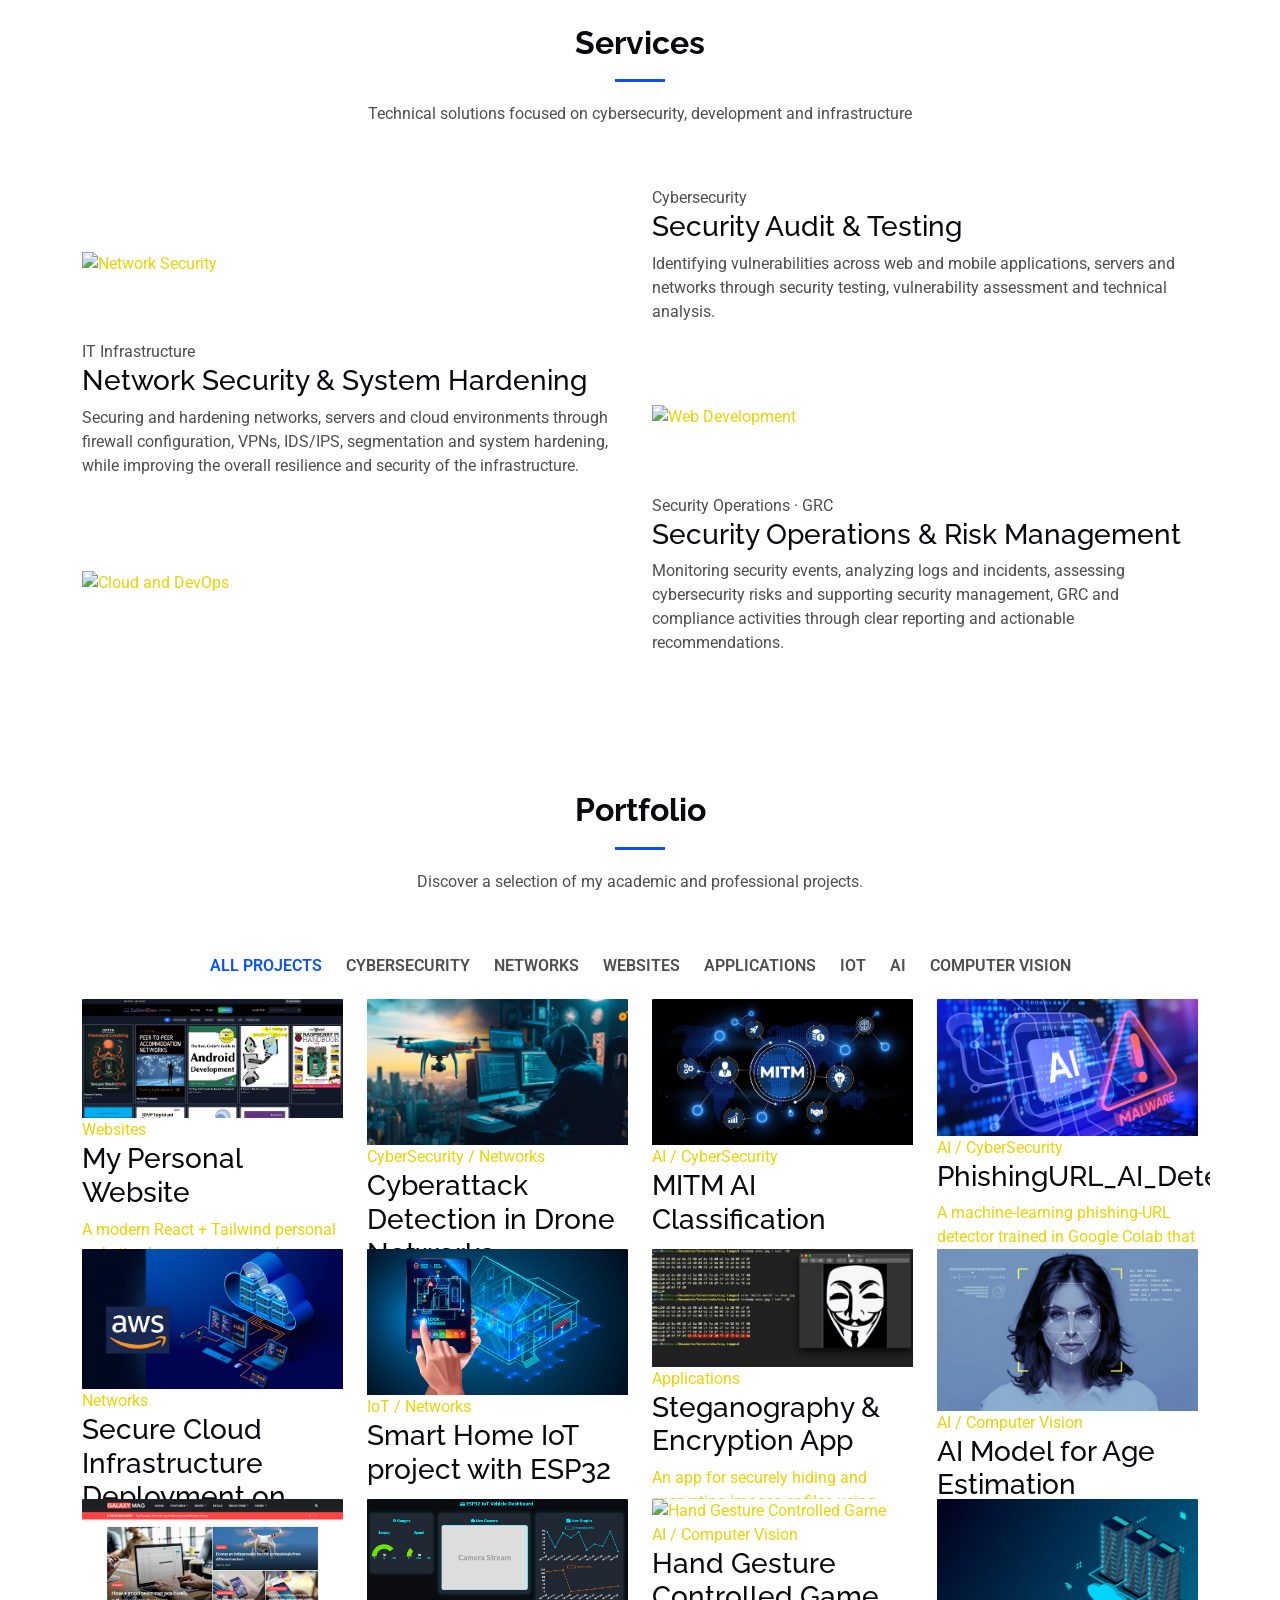
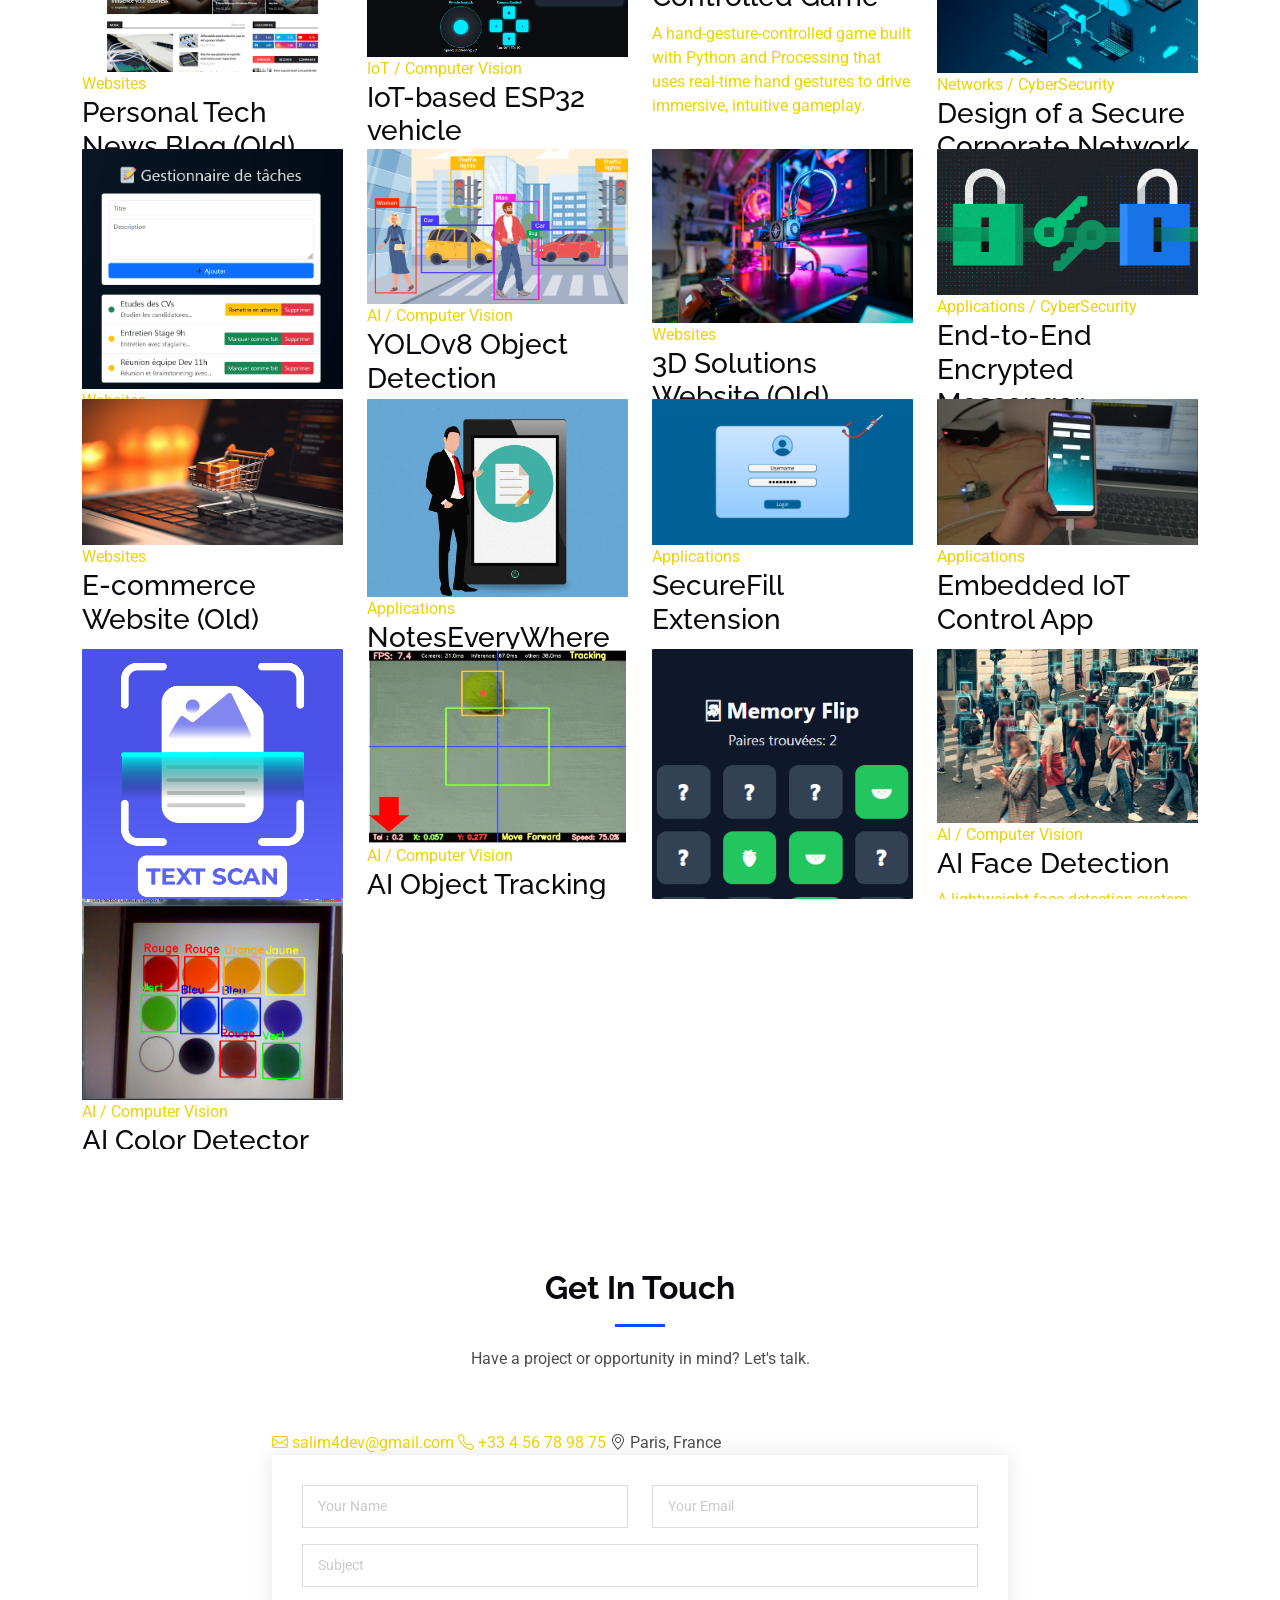
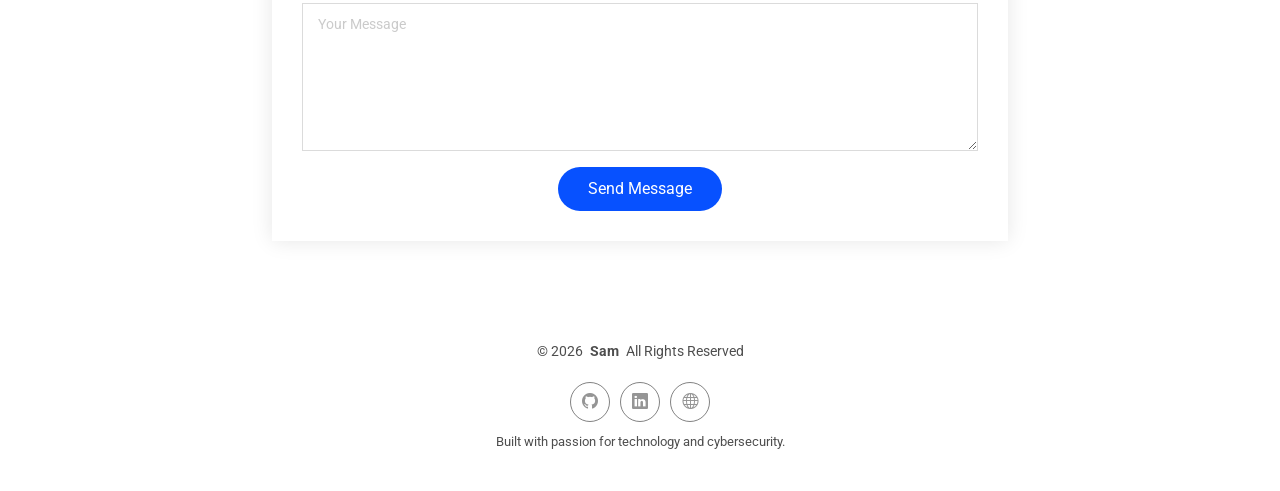
==== commit 5340cafc: "Update index.html, portfolio2" ====
--- a/index.html
+++ b/index.html
@@ -4,7 +4,7 @@
 <head>
   <meta charset="utf-8">
   <meta content="width=device-width, initial-scale=1.0" name="viewport">
-  <title>Salim Portfolio</title>
+  <title> Portfolio</title>
   <meta name="description" content="">
   <meta name="keywords" content="">
 
@@ -38,16 +38,22 @@
       <a href="index.html" class="logo d-flex align-items-center">
         <!-- Uncomment the line below  to use an image logo -->
         <!-- <img src="assets/img/logo.png" alt=""> -->
-        <h1 class="sitename">DevFolio</h1>
+        <h1 class="sitename">PortFolio</h1>
       </a>
 
       <nav id="navmenu" class="navmenu">
         <ul>
           <li><a href="#hero" class="active">Home<br></a></li>
           <li><a href="#about">About</a></li>
+		  <li><a href="#experience">Experience</a></li>
+		  <li><a href="#skills">Skills</a></li>
           <li><a href="#services">Services</a></li>
           <li><a href="#portfolio">Portfolio</a></li>
-          <li class="dropdown"><a href="#"><span>Projects</span> <i class="bi bi-chevron-down toggle-dropdown"></i></a>
+		  
+         
+		 
+		 <!---------MENU DROP DOWN 
+		 <li class="dropdown"><a href="#"><span>Projects</span> <i class="bi bi-chevron-down toggle-dropdown"></i></a>
             <ul>
               <li><a href="#academic">Academic</a></li>
               <li class="dropdown"><a href="#apps"><span>Apps</span> <i class="bi bi-chevron-down toggle-dropdown"></i></a>
@@ -60,17 +66,51 @@
               <li><a href="#websites">Websites</a></li>              
             </ul>
           </li>
+		  
+		  // FIN DE MENU DROPDOWN -->
+		  
+		  
+		  
           <li><a href="#contact">Contact</a></li>
         </ul>
         <i class="mobile-nav-toggle d-xl-none bi bi-list"></i>
       </nav>
 
-	      <!-- Ajout des liens vers GitHub & LinkedIn -->
+
+
+
+
+	     <!--   Ajout des liens vers GitHub & LinkedIn ------
+		   
     <div class="social-links d-flex align-items-center">
-      <a href="https://github.com/salim4dev" class="github mx-2" target="_blank"><i class="bi bi-github fs-1"></i></a>
-      <a href="https://www.linkedin.com/in/salim-ladj/" class="linkedin mx-2" target="_blank"><i class="bi bi-linkedin fs-1"></i></a>
-	  <a href="https://salim4dev.github.io/blog1/" class="website mx-2" target="_blank"><i class="bi bi-globe fs-1"></i></a>
-    </div>
+      <a href="https: " class="github mx-2" target="_blank"><i class="bi bi-github fs-1"></i></a>
+      <a href="https:" class="linkedin mx-2" target="_blank"><i class="bi bi-linkedin fs-1"></i></a>
+	  <a href="https:" class="website mx-2" target="_blank"><i class="bi bi-globe fs-1"></i></a>
+    </div>
+	
+	/ fin du bloc social links-->
+	
+	
+	
+	<div class="social-links d-flex align-items-center">
+
+  <a href="https://github.com/salim4dev" class="github mx-2" target="_blank" aria-label="GitHub">
+    <i class="bi bi-github"></i>
+  </a>
+
+  <a href="https://www.linkedin.com/in/salim-ladj/" class="linkedin mx-2" target="_blank" aria-label="LinkedIn">
+    <i class="bi bi-linkedin"></i>
+  </a>
+
+  <a href="https://salim4dev.github.io/blog1/" class="website mx-2" target="_blank" aria-label="Website">
+    <i class="bi bi-globe"></i>
+  </a>
+
+</div>
+	
+	
+	
+	
 	
 
     </div>
@@ -79,305 +119,682 @@
   <main class="main">
 
     <!-- Hero Section -->
-    <section id="hero" class="hero section dark-background">
-
-      <img src="assets/img/wall1.jpg" alt="" data-aos="fade-in">
-
-      <div class="container d-flex flex-column align-items-center justify-content-center text-center" data-aos="fade-up" data-aos-delay="100">
-        <h2>Salim LADJ</h2>
-        <p><span class="typed" data-typed-items="IT Engineer, Web Developer, AI Enthusiast"></span></p>
+   
+<!-- ======= Home Section ======= -->
+<section id="hero" class="hero section">
+
+  <div class="container">
+
+    <div class="row justify-content-center text-center">
+
+      <div class="col-lg-9">
+
+        <!-- Profile image -->
+        <div class="avatar">
+          <img src="assets/img/logo.png"
+               alt="Your Name"
+               class="img-fluid">
+        </div>
+
+        <!-- Availability -->
+        <span class="status">
+          <span class="ping"></span>
+          Open to opportunities
+        </span>
+
+        <!-- Introduction -->
+        <h1>
+          I'm <span class="hl">Sam</span>, a
+          Cybersecurity &amp; Network Engineer
+        </h1>
+
+        <!-- Short introduction -->
+        <p class="lead">
+          I help companies build, secure, and improve their digital infrastructure through practical solutions and innovative technologies.
+        </p>
+
+        <!-- Actions -->
+        <div class="actions">
+
+          <a href="#portfolio" class="btn-main">
+            View My Work
+          </a>
+
+          <a href="#contact" class="btn-line">
+            Let's Talk
+            <i class="bi bi-arrow-right"></i>
+          </a>
+
+        </div>
+
+        <!-- Social links -->
+        <div class="socials">
+
+          <a href="https://github.com/salim4dev" target="_blank" aria-label="GitHub">
+            <i class="bi bi-github"></i>
+          </a>
+
+          <a href="https://www.linkedin.com/in/salim-ladj/" target="_blank" aria-label="LinkedIn">
+            <i class="bi bi-linkedin"></i>
+          </a>
+
+          <a href="https://salim4dev.github.io/blog1/" target="_blank" aria-label="Website">
+            <i class="bi bi-globe"></i>
+          </a>
+
+        </div>
+
       </div>
 
-    </section><!-- /Hero Section -->
+    </div>
+
+  </div>
+
+</section>
+<!-- End Home Section -->
+
+<!-- /Hero Section -->
+
+
+
+
+
+
 
     <!-- About Section -->
-    <section id="about" class="about section">
-
-      <div class="container" data-aos="fade-up" data-aos-delay="100">
-
-        <div class="row gy-4">
-          <div class="col-md-6">
-
-            <div class="row justify-content-between gy-4">
-              <div class="col-lg-5">
-                <img src="assets/img/profile-img4.png" class="img-fluid" alt="">
-              </div>  
-              <div class="col-lg-7 about-info">
-                <p><strong>Name: </strong> <span>Salim LADJ</span></p>
-                <p><strong>Profile: </strong> <span>IT & Cybersecurity Engineer, Web Developer, and Artificial Intelligence Enthusiast</span></p>
-                <p><strong>Email: </strong> <span>salim.ladj23@gmail.com</span></p>
-                <p><strong>Phone: </strong> <span>+33 6 51 08 15 91</span></p>
-              </div>
+	<!-- About Section -->
+
+<!-- About Section -->
+<section id="about" class="about section">
+
+  <!-- Section Title -->
+  <div class="container section-title" data-aos="fade-up">
+    <h2>About Me</h2>
+   
+  </div>
+  <!-- End Section Title -->
+
+  <div class="container">
+
+    <!-- Introduction -->
+    <div class="row justify-content-center">
+      <div class="col-lg-9 text-center" data-aos="fade-up" data-aos-delay="100">
+
+        <p class="about-story">
+          I’m a Cybersecurity & Network Engineer passionate about building secure and reliable systems. 
+		  My interests span across cybersecurity, networking, artificial intelligence, and software development.
+          
+        </p>
+
+        <p class="about-story">
+          I enjoy understanding how systems work, identifying weaknesses, and developing custom tools to solve technical challenges and automate security tasks.
+		  I’m always looking to learn, experiment with new technologies, and turn ideas into practical solutions.
+        </p>
+
+      </div>
+    </div>
+
+    <!-- Strengths -->
+    <div class="row gy-4 strengths-row" data-aos="fade-up" data-aos-delay="200">
+
+      <div class="col-lg-3 col-md-6">
+        <div class="strength-item text-center">
+          <i class="bi bi-lightbulb"></i>
+          <h5>Problem Solver</h5>
+          <p>
+            I enjoy analyzing complex challenges and designing efficient solutions.
+          </p>
+        </div>
+      </div>
+
+      <div class="col-lg-3 col-md-6">
+        <div class="strength-item text-center">
+          <i class="bi bi-people"></i>
+          <h5>Team Player</h5>
+          <p>
+            Strong collaboration skills in cross-functional and international teams.
+          </p>
+        </div>
+      </div>
+
+      <div class="col-lg-3 col-md-6">
+        <div class="strength-item text-center">
+          <i class="bi bi-shield-lock"></i>
+          <h5>Security-Focused</h5>
+          <p>
+            Committed to integrating security at every stage of development.
+          </p>
+        </div>
+      </div>
+
+      <div class="col-lg-3 col-md-6">
+        <div class="strength-item text-center">
+          <i class="bi bi-cpu"></i>
+          <h5>Tech Enthusiast</h5>
+          <p>
+            Passionate about emerging technologies, continuous learning and innovation.
+          </p>
+        </div>
+      </div>
+
+    </div>
+
+  </div>
+
+</section>
+<!-- End About Section -->
+
+
+<!-- End About Section -->
+   <!-- /About Section -->
+
+
+
+
+
+
+
+
+
+
+
+
+<!-- Experience Section -->
+<section id="experience" class="experience section">
+
+  <!-- Section Title -->
+  <div class="container section-title" data-aos="fade-up">
+    <h2>Experience</h2>
+    <p>The academic and professional milestones that shaped my technical journey</p>
+  </div>
+  <!-- End Section Title -->
+
+  <div class="container">
+
+    <div class="row g-5">
+
+      <!-- Professional Experience -->
+      <div class="col-lg-6" data-aos="fade-up" data-aos-delay="100">
+
+        <div class="col-head">
+          <i class="bi bi-briefcase"></i>
+          <h3>Professional Experience</h3>
+        </div>
+
+        <div class="timeline">
+
+          <div class="item">
+            <span class="year">2026</span>
+            <h4>DevSecOps Intern</h4>
+            <span class="org">SAB Solutions</span>
+            <p>
+              Internship focused on cybersecurity, mobile development,
+              and artificial intelligence.
+            </p>
+          </div>
+		  
+		  <div class="item">
+            <span class="year">2022</span>
+            <h4>Network & Cybersecurity Engineer Intern</h4>
+            <span class="org">A.Telecom</span>
+            <p>
+              Internship focused on network infrastructure, systems administration, and cybersecurity.
+            </p>
+          </div>
+
+          <!-- Add more professional experiences here -->
+
+        </div>
+
+      </div>
+      <!-- End Professional Experience -->
+
+      <!-- Education -->
+      <div class="col-lg-6" data-aos="fade-up" data-aos-delay="200">
+
+        <div class="col-head">
+          <i class="bi bi-mortarboard"></i>
+          <h3>Education</h3>
+        </div>
+
+        <div class="timeline">
+
+          <div class="item">
+            <span class="year">Starting in November 2026</span>
+            <h4>Master's Degree (M2)</h4>
+            <span class="org">HETIC</span>
+            <p>
+              Specialization in cybersecurity, networking and information security.
+            </p>
+          </div>
+
+          <div class="item">
+            <span class="year">2023 — 2026</span>
+            <h4>Master's Degree</h4>
+            <span class="org">Sorbonne Paris Nord University</span>
+            <p>
+              Studies focus on networking, systems, cybersecurity, and IT Infrastructure.
+            </p>
+          </div>
+
+        </div>
+
+      </div>
+      <!-- End Education -->
+
+    </div>
+
+  </div>
+
+</section>
+<!-- End Experience Section -->
+
+
+
+
+
+
+
+
+
+    <!-- Resume Section -->
+    <!-- Skills Section -->
+<section id="skills" class="skills section">
+
+  <!-- Section Title -->
+  <div class="container section-title" data-aos="fade-up">
+    <h2>Skills</h2>
+    <p>Technologies and technical areas I work with</p>
+  </div>
+  <!-- End Section Title -->
+
+  <div class="container">
+
+    <div class="skills-dashboard">
+
+      <!-- Cybersecurity -->
+      <div class="skill-group" data-aos="fade-up" data-aos-delay="100">
+
+        <div class="skill-group-header">
+          <div class="skill-icon">
+            <i class="bi bi-shield-lock"></i>
+          </div>
+
+          <div>
+            <span class="skill-label">SECURITY</span>
+            <h3>Cybersecurity</h3>
+          </div>
+        </div>
+
+        <div class="skills-tags">
+          <span class="tag-skill">Penetration Testing</span>
+          <span class="tag-skill">Vulnerability Assessment</span>
+		  <span class="tag-skill">Threat Detection</span>
+		  <span class="tag-skill">Web & Application Security</span>   
+          <span class="tag-skill">Incident Response</span>
+          <span class="tag-skill">Cryptography</span>
+		  
+          <span class="tag-skill">Nmap</span>
+          <span class="tag-skill">Burp Suite</span>
+          <span class="tag-skill">Wazuh</span>
+          
+        </div>
+
+      </div>
+
+
+      <!-- Networking -->
+      <div class="skill-group" data-aos="fade-up" data-aos-delay="150">
+
+        <div class="skill-group-header">
+          <div class="skill-icon">
+            <i class="bi bi-diagram-3"></i>
+          </div>
+
+          <div>
+            <span class="skill-label">INFRASTRUCTURE</span>
+            <h3>Networks &amp; Systems</h3>
+          </div>
+        </div>
+
+        <div class="skills-tags">
+          <span class="tag-skill">TCP/IP</span>
+          <span class="tag-skill">Routing</span>
+		  <span class="tag-skill">DNS/DHCP</span>
+          <span class="tag-skill">VLAN</span>
+		  <span class="tag-skill">Firewall</span>
+		  
+          <span class="tag-skill">System Administration</span>
+          <span class="tag-skill">Windows Server</span>
+		  <span class="tag-skill">Linux</span>
+		  <span class="tag-skill">Active Directory</span>
+		  <span class="tag-skill">Virtualization</span>
+		  <span class="tag-skill">Cloud infrastructure</span>
+        </div>
+
+      </div>
+
+
+      <!-- Development -->
+      <div class="skill-group" data-aos="fade-up" data-aos-delay="200">
+
+        <div class="skill-group-header">
+          <div class="skill-icon">
+            <i class="bi bi-code-slash"></i>
+          </div>
+
+          <div>
+            <span class="skill-label">DEVELOPMENT</span>
+            <h3>Programming &amp; Scripting</h3>
+          </div>
+        </div>
+
+        <div class="skills-tags">
+          <span class="tag-skill">Python</span>
+          <span class="tag-skill">Bash</span>
+		  <span class="tag-skill">PowerShell</span>
+          <span class="tag-skill">JavaScript</span>
+          <span class="tag-skill">SQL</span>
+          <span class="tag-skill">Web Development</span>
+		  <span class="tag-skill">REST APIs</span>
+		  <span class="tag-skill">DAST</span>
+          <span class="tag-skill">Automation</span>
+		  <span class="tag-skill">CI/CD</span>
+          <span class="tag-skill">Git / GitHub</span>
+        </div>
+
+      </div>
+
+
+      <!-- Systems & Cloud -->
+      <div class="skill-group" data-aos="fade-up" data-aos-delay="250">
+
+        <div class="skill-group-header">
+          <div class="skill-icon">
+            <i class="bi bi-cpu"></i>
+          </div>
+
+          <div>
+            <span class="skill-label">ARTIFICIAL INTELLIGENCE</span>
+            <h3>AI for Cybersecurity</h3>
+          </div>
+        </div>
+
+        <div class="skills-tags">
+          <span class="tag-skill">Machine Learning</span>
+		  <span class="tag-skill">Deep Learning</span>
+          <span class="tag-skill">Detection &amp; Classification</span>
+          <span class="tag-skill">Behavioral Analysis</span>
+          <span class="tag-skill">Computer Vision</span>
+          <span class="tag-skill">Prompt Engineering</span>
+          <span class="tag-skill">Google Colab</span>
+          <span class="tag-skill">Hugging Face</span>
+        </div>
+
+      </div>
+
+
+      <!-- AI & Computer Vision -----
+      <div class="skill-group" data-aos="fade-up" data-aos-delay="300">
+
+        <div class="skill-group-header">
+          <div class="skill-icon">
+            <i class="bi bi-cpu"></i>
+          </div>
+
+          <div>
+            <span class="skill-label">INTELLIGENCE</span>
+            <h3>AI &amp; Computer Vision</h3>
+          </div>
+        </div>
+
+        <div class="skills-tags">
+          <span class="tag-skill">Machine Learning</span>
+          <span class="tag-skill">Deep Learning</span>
+          <span class="tag-skill">Computer Vision</span>
+          <span class="tag-skill">OpenCV</span>
+          <span class="tag-skill">YOLOv8</span>
+          <span class="tag-skill">OCR</span>
+          <span class="tag-skill">Object Detection</span>
+          <span class="tag-skill">Object Tracking</span>
+          <span class="tag-skill">Google Colab</span>
+        </div>
+
+      </div>
+	   // END AI & Computer Vision -->
+
+
+      <!-- Embedded & IoT ---
+      <div class="skill-group" data-aos="fade-up" data-aos-delay="350">
+
+        <div class="skill-group-header">
+          <div class="skill-icon">
+            <i class="bi bi-cpu-fill"></i>
+          </div>
+
+          <div>
+            <span class="skill-label">HARDWARE</span>
+            <h3>Embedded &amp; IoT</h3>
+          </div>
+        </div>
+
+        <div class="skills-tags">
+          <span class="tag-skill">ESP32</span>
+          <span class="tag-skill">Raspberry Pi</span>
+          <span class="tag-skill">Arduino</span>
+          <span class="tag-skill">Sensors</span>
+          <span class="tag-skill">Actuators</span>
+          <span class="tag-skill">Bluetooth</span>
+          <span class="tag-skill">Wi-Fi</span>
+          <span class="tag-skill">IoT</span>
+          <span class="tag-skill">Embedded Systems</span>
+        </div>
+
+      </div>
+	   // END Embedded & IoT -->
+	  
+
+    </div>
+
+  </div>
+
+</section>
+<!-- /Skills Section -->
+	<!-- /Resume Section -->
+
+    <!-- Services Section -->
+    <!-- Services Section -->
+<section id="services" class="services section">
+
+  <!-- Section Title -->
+  <div class="container section-title" data-aos="fade-up">
+    <h2>Services</h2>
+    <p>Technical solutions focused on cybersecurity, development and infrastructure</p>
+  </div>
+  <!-- End Section Title -->
+
+  <div class="container">
+
+    <div class="cases">
+
+      <!-- Service 1 -->
+      <article class="case" data-aos="fade-up" data-aos-delay="100">
+        <div class="row g-4 align-items-center">
+
+          <div class="col-lg-6">
+            <a href="service-details.html" class="shot">
+              <img
+                src="assets/img/services/1.png"
+                alt="Network Security"
+                class="img-fluid"
+              >
+            </a>
+          </div>
+
+          <div class="col-lg-6">
+            <div class="copy">
+              <span class="cat">Cybersecurity </span>
+
+              <h3>Security Audit & Testing</h3>
+
+              <p>
+                Identifying vulnerabilities across web and mobile applications, servers
+  and networks through security testing, vulnerability assessment and
+  technical analysis.
+              </p>
+
+           <!-- link for the service
+		   <a href="service-details.html" class="more">
+                Explore service
+                <i class="bi bi-arrow-right"></i>
+              </a>
+			  -->
+			  
             </div>
-
-          
-
-
-
- 
-	 	<div class="about-me">   
-              <h4 style="
-    margin-top: 15px;">About me</h4>
-           
-		<!--	<p>
-                I am a Master’s student in Network Engineering at Sorbonne Paris Nord University, 
-				with strong skills in network & system administration, web development, and cybersecurity. 
-				I have hands-on experience in configuring and securing infrastructures,
-				conducting penetration testing, and analyzing network performance.
-				I have also worked on several web projects involving responsive websites and secure web applications
-                
-              </p>  -->
-
-			
-            
-			<p> Master’s student in Network and Image Engineering at Sorbonne Paris Nord University, specializing in IT infrastructure,
-				cybersecurity, and artificial intelligence.  
+          </div>
+
+        </div>
+      </article>
+
+
+      <!-- Service 2 -->
+      <article class="case reverse" data-aos="fade-up" data-aos-delay="100">
+        <div class="row g-4 align-items-center">
+
+          <div class="col-lg-6 order-lg-2">
+            <a href="service-details.html" class="shot">
+              <img
+                src="assets/img/services/2.png"
+                alt="Web Development"
+                class="img-fluid"
+              >
+            </a>
+          </div>
+
+          <div class="col-lg-6 order-lg-1">
+            <div class="copy">
+              <span class="cat">IT Infrastructure</span>
+
+              <h3>Network Security & System Hardening</h3>
+
+              <p>
+                Securing and hardening networks, servers and cloud environments through
+  firewall configuration, VPNs, IDS/IPS, segmentation and system hardening,
+  while improving the overall resilience and security of the infrastructure.
               </p>
-			<p>
-               My hands-on experience includes designing, configuring, and hardening network infrastructures,
-				conducting vulnerability assessments and penetration tests, and developing and deploying secure web solutions.
+
+             <!--
+              <a href="service-details.html" class="more">
+                Explore service
+                <i class="bi bi-arrow-right"></i>
+              </a>
+			  -->
+            </div>
+          </div>
+
+        </div>
+      </article>
+
+
+      <!-- Service 3 -->
+      <article class="case" data-aos="fade-up" data-aos-delay="100">
+        <div class="row g-4 align-items-center">
+
+          <div class="col-lg-6">
+            <a href="service-details.html" class="shot">
+              <img
+                src="assets/img/services/3.png"
+                alt="Cloud and DevOps"
+                class="img-fluid"
+              >
+            </a>
+          </div>
+
+          <div class="col-lg-6">
+            <div class="copy">
+              <span class="cat">Security Operations · GRC</span>
+
+              <h3>Security Operations &amp; Risk Management</h3>
+
+              <p>
+                Monitoring security events, analyzing logs and incidents, assessing
+      cybersecurity risks and supporting security management, GRC and
+      compliance activities through clear reporting and actionable
+      recommendations.
               </p>
-			 <p>
-               I actively explore the AI domain with projects in computer vision and deep learning,
-				 building and fine-tuning models to solve complex problems.
+
+            <!--
+              <a href="service-details.html" class="more">
+                Explore service
+                <i class="bi bi-arrow-right"></i>
+              </a>
+			  -->
+			  
+            </div>
+          </div>
+
+        </div>
+      </article>
+
+
+
+
+      
+      <!-- Service 4 
+	  
+      <article class="case reverse" data-aos="fade-up" data-aos-delay="100">
+        <div class="row g-4 align-items-center">
+
+          <div class="col-lg-6 order-lg-2">
+            <a href="service-details.html" class="shot">
+              <img
+                src="assets/img/services/embedded-iot.webp"
+                alt="Embedded Systems and IoT"
+                class="img-fluid"
+              >
+            </a>
+          </div>
+
+          <div class="col-lg-6 order-lg-1">
+            <div class="copy">
+              <span class="cat">Hardware · Embedded &amp; IoT</span>
+
+              <h3>Embedded Systems &amp; IoT</h3>
+
+              <p>
+                Developing connected embedded solutions using microcontrollers,
+                sensors, communication protocols and computer vision for
+                intelligent and autonomous systems.
               </p>
-              
+
+              <a href="service-details.html" class="more">
+                Explore service
+                <i class="bi bi-arrow-right"></i>
+              </a>
             </div>
-
-
-
-			
-			
-          </div>
-
-          <div class="col-md-6">
-           <div class="skills-content skills-animation">
-
-  <h5>Skills</h5>
-
-  <!-- Réseaux & Sécurité -->
-  <h6>Network and Cybersecurity</h6>
-  <div class="skills-tags">
-    <span class="tag-skill">Penetration Testing</span>
-    <span class="tag-skill">Kali Linux</span>
-    <span class="tag-skill">Metasploit</span>
-    <span class="tag-skill">pfSense</span>
-    <span class="tag-skill">Wireshark</span>
-    <span class="tag-skill">Nmap</span>
-    <span class="tag-skill">VPN</span>
-    <span class="tag-skill">SSL/TLS</span>
-    <span class="tag-skill">IDS/IPS</span>
-  </div>
-
-  <!-- Développement Web -->
-  <h6>Web Development</h6>
-  <div class="skills-tags">
-    <span class="tag-skill">HTML</span>
-    <span class="tag-skill">CSS</span>
-    <span class="tag-skill">JavaScript</span>
-    <span class="tag-skill">Bootstrap</span>
-    <span class="tag-skill">React.js</span>
-    <span class="tag-skill">Vue.js</span>
-    <span class="tag-skill">PHP</span>
-    <span class="tag-skill">Python (Flask/Django)</span>
-    <span class="tag-skill">MySQL</span>
-    <span class="tag-skill">MongoDB</span>
-    <span class="tag-skill">API REST</span>
-    <span class="tag-skill">WordPress</span>
-  </div>
-
-  <!-- IA  -->
-  <h6>Artificial Intelligence </h6>
-  <div class="skills-tags">
-    <span class="tag-skill">Machine Learning Algorithms</span>
-	<span class="tag-skill">Deep Learning & Neural Networks</span>
-    <span class="tag-skill">Computer Vision</span>
-    <span class="tag-skill">OpenCV</span>
-    <span class="tag-skill">Data Analysis & Visualization</span>
-    <span class="tag-skill">TensorFlow</span>
-    <span class="tag-skill">PyTorch</span>
-    <span class="tag-skill">scikit-learn</span>
-  </div>
-
-</div>
-          </div>
-        </div>
-
-      </div>
-
-    </section><!-- /About Section -->
-
-    <!-- Resume Section -->
-    <section id="resume" class="resume section">
-
-      <!-- Section Title -->
-      <div class="container section-title" data-aos="fade-up">
-        <h2>Resume</h2>
-        <p> A brief overview of my academic background and professional experiences  </p>
-      </div><!-- End Section Title -->
-
-      <div class="container">
-
-        <div class="row">
-
-          <div class="col-lg-6" data-aos="fade-up" data-aos-delay="100">
-            
-
-            <h3 class="resume-title">Education</h3>
-            <div class="resume-item">
-              <h4>Master of Engineering and Innovation in Networks</h4>
-              <h5>2023 - 2025</h5>
-              <p><em> Université Sorbonne Paris Nord, France</em></p>
-              <p>A multidisciplinary Master's degree focused on advanced network infrastructure, cybersecurity strategies, and modern web application development.</p>
-            </div><!-- Edn Resume Item -->
-
-            <div class="resume-item">
-              <h4>Master of Networks and telecommunications </h4>
-              <h5>2021 - 2023</h5>
-              <p><em>University of Science and Technology Houari Boumediene, Algeria</em></p>
-              <p>A Master's program specializing in the design, optimization, and management of communication networks and telecommunication systems.</p>
-            </div><!-- Edn Resume Item -->
-
-          </div>
-
-          <div class="col-lg-6" data-aos="fade-up" data-aos-delay="200">
-            <h3 class="resume-title">Professional Experience</h3>
-
-			  <div class="resume-item">
-              <h4>Internship — Web Developer</h4>
-              <h5>2022</h5>
-              <p><em>3D Solutions DZ</em></p>
-              <ul>
-                <li>Developed a showcase website to present the company's services and 3D printed products using React and Bootstrap.</li>
-                <li> Implemented a responsive design ensuring optimal display on desktop, tablet, and mobile devices.</li> </li>
-                <li>Integrated interactive galleries and product sliders to enhance user engagement and highlight 3D models.</li>
-              </ul>
-            </div><!-- Edn Resume Item -->
-
-			  
-            <div class="resume-item">
-              <h4>Internship — Network and Systems Administrator</h4>
-              <h5>2022</h5>
-              <p><em>Algérie Télécom, Algeirs </em></p>
-              <ul>
-                <li>Designing and deploying a secure and scalable local area network (LAN), including configuring switches, routers, and network services.</li>
-                <li> Installing and configuring firewalls, and managing user access controls to enforce security policies and ensure data protection. </li>
-                <li>Performing penetration testing and vulnerability assessments to evaluate network reliability and identify potential security risks.</li>
-              </ul>
-            </div><!-- Edn Resume Item -->
-
-            <div class="resume-item">
-              <h4>Technical Assistant — Embedded Systems Project (Autonomous Vehicle)</h4>
-              <h5>2021</h5>
-              <p><em>Centre de Développement des Technologies Avancées CDTA</em></p>
-              <ul>
-                <li>Developing embedded scripts (Python, C, C++) to manage sensors, actuators, and inter-module communications.</li>
-                <li>Designing and implementing an Android mobile application (using MIT App Inventor) to remotely control the vehicle via secure Bluetooth and Wi-Fi connections.</li>
-                <li>Integrating and testing hardware-software interfaces to ensure reliable and real-time data exchange within the embedded system.</li>
-              </ul>
-            </div><!-- Edn Resume Item -->
-
-          </div>
-
-        </div>
-
-      </div>
-
-    </section><!-- /Resume Section -->
-
-    <!-- Services Section -->
-    <section id="services" class="services section">
-
-      <!-- Section Title -->
-      <div class="container section-title" data-aos="fade-up">
-        <h2>Areas of Expertise</h2>
-        <p>A brief overview of the fields where I have built solid experience</p>
-      </div><!-- End Section Title -->
-
-      <div class="container">
-
-        <div class="row gy-4">
-
-          <div class="col-lg-4 col-md-6" data-aos="fade-up" data-aos-delay="100">
-            <div class="service-item  position-relative">
-              <div class="icon">
-                <i class="bi bi-router-fill"></i>
-              </div>
-              <a href="#" class="stretched-link">
-                <h3>Network Security</h3>
-              </a>
-              <p>Designing secure network architectures, configuring firewalls, VPNs, and conducting penetration tests to strengthen IT infrastructures.</p>
-            </div>
-          </div><!-- End Service Item -->
-
-          <div class="col-lg-4 col-md-6" data-aos="fade-up" data-aos-delay="200">
-            <div class="service-item position-relative">
-              <div class="icon">
-                <i class="bi bi-window-sidebar"></i>
-              </div>
-              <a href="#" class="stretched-link">
-                <h3>Web Development</h3>
-              </a>
-              <p>Building responsive and scalable websites and web applications using modern technologies such as React, Vue, PHP, and MySQL.</p>
-            </div>
-          </div><!-- End Service Item -->
-
-          <div class="col-lg-4 col-md-6" data-aos="fade-up" data-aos-delay="300">
-            <div class="service-item position-relative">
-              <div class="icon">
-                <i class="bi bi-cloud-arrow-up-fill"></i>
-              </div>
-              <a href="#" class="stretched-link">
-                <h3>Cloud & DevOps</h3>
-              </a>
-              <p>Deploying scalable solutions with Docker, Kubernetes, and cloud providers; automating workflows with CI/CD pipelines and monitoring systems.</p>
-            </div>
-          </div><!-- End Service Item -->
-
-          <div class="col-lg-4 col-md-6" data-aos="fade-up" data-aos-delay="400">
-            <div class="service-item position-relative">
-              <div class="icon">
-                <i class="bi bi-phone-vibrate-fill"></i>
-              </div>
-              <a href="#" class="stretched-link">
-                <h3>Mobile Development</h3>
-              </a>
-              <p>Creating secure mobile applications for Android and hybrid platforms, including Bluetooth/Wi-Fi IoT control apps and mobile dashboards.</p>
-              <a href="#" class="stretched-link"></a>
-            </div>
-          </div><!-- End Service Item -->
-
-          <div class="col-lg-4 col-md-6" data-aos="fade-up" data-aos-delay="500">
-            <div class="service-item position-relative">
-              <div class="icon">
-                <i class="bi bi-windows"></i>
-              </div>
-              <a href="#" class="stretched-link">
-                <h3>Windows Software Applications</h3>
-              </a>
-              <p>Designing and developing secure desktop applications for Windows, including cybersecurity tools and information monitoring systems, using languages such as Python, C/C++, and Java.</p>
-              <a href="#" class="stretched-link"></a>
-            </div>
-          </div><!-- End Service Item -->
-
-          <div class="col-lg-4 col-md-6" data-aos="fade-up" data-aos-delay="600">
-            <div class="service-item position-relative">
-              <div class="icon">
-                <i class="bi bi-cpu-fill"></i>
-              </div>
-              <a href="#" class="stretched-link">
-                <h3>Embedded Systems</h3>
-              </a>
-              <p>Developing IoT applications, microcontroller-based prototypes, and managing communications between sensors, actuators, and devices.</p>
-              <a href="#" class="stretched-link"></a>
-            </div>
-          </div><!-- End Service Item -->
-
-        </div>
-
-      </div>
-
-    </section><!-- /Services Section -->
+          </div>
+		  
+		   
+
+        </div>
+      </article>
+	  
+	      //remove to reactivate service -->
+	  
+	  
+	  
+	  
+	  
+	  
+	  
+
+    </div>
+
+  </div>
+
+</section>
+<!-- /Services Section -->
+	<!-- /Services Section -->
 
     
 	
@@ -386,7 +803,8 @@
 	
 	
 	
-	<!-- Stats Section -->
+	<!---------------------------Stats Section ---------------------------
+	
 <section id="stats" class="stats section accent-background">
 
   <img src="assets/img/stats-bg.jpg" alt="Background image" data-aos="fade-in">
@@ -430,7 +848,9 @@
     </div>
   </div>
 
-</section><!-- /Stats Section -->
+</section>
+
+   ----------------//// END Stats Section -->
 
 	
 	
@@ -444,397 +864,928 @@
 	
 		
 	<!-- Portfolio Section -->
+<!-- Portfolio Section -->
+
 <section id="portfolio" class="portfolio section">
+
+  <!-- Section Title -->
+
+  <div class="container section-title" data-aos="fade-up">
+    <h2>Portfolio</h2>
+    <p>Discover a selection of my academic and professional projects.</p>
+  </div>
+  <!-- End Section Title -->
+
+  <div class="container" data-aos="fade-up" data-aos-delay="100">
+
+
+<!-- Portfolio Filters -->
+<div class="isotope-layout" data-default-filter="*" data-layout="fitRows" data-sort="original-order">
+
+  <ul
+    class="portfolio-filters isotope-filters"
+    data-aos="fade-up"
+    data-aos-delay="200"
+  >
+    <li data-filter="*" class="filter-active">All Projects</li>
+    <li data-filter=".filter-CyberSecurity">CyberSecurity</li>
+    <li data-filter=".filter-Networks">Networks</li>
+    <li data-filter=".filter-websites">Websites</li>
+    <li data-filter=".filter-apps">Applications</li>
+    <li data-filter=".filter-IoT">IoT</li>
+    <li data-filter=".filter-AI">AI</li>
+    <li data-filter=".filter-ComputerVision">Computer Vision</li>
+  </ul>
+  <!-- End Portfolio Filters -->
+
+  <!-- Portfolio Items -->
+  <div
+    class="row portfolio-container"
+    data-aos="fade-up"
+    data-aos-delay="300"
+  >
+
+    <!-- Project 1 -->
+    <div class="col-xl-3 col-lg-4 col-md-6 portfolio-item isotope-item filter-websites">
+      <a href="https://salim4dev.github.io/blog1/" class="portfolio-card">
+
+        <div class="portfolio-image">
+          <img
+            src="assets/img/portfolio/personalblog1.PNG"
+            alt="My Personal Website"
+            class="img-fluid"
+            loading="lazy"
+          >
+        </div>
+
+        <div class="portfolio-content">
+          <span class="project-type">Websites</span>
+
+          <h3>My Personal Website</h3>
+
+          <p>
+            A modern React + Tailwind personal website showcasing my tech projects, free learning resources, and live Tech News.
+          </p>
+
+          <div class="portfolio-tech"></div>
+        </div>
+
+      </a>
+    </div>
+
+    <!-- Project 2 -->
+    <div class="col-xl-3 col-lg-4 col-md-6 portfolio-item isotope-item filter-CyberSecurity filter-Networks">
+      <a href="https://github.com/salim4dev/IoT/tree/main/Iot_Drone_Security" class="portfolio-card">
+
+        <div class="portfolio-image">
+          <img
+            src="assets/img/portfolio/dronecyber.jpg"
+            alt="Cyberattack Detection in Drone Networks"
+            class="img-fluid"
+            loading="lazy"
+          >
+        </div>
+
+        <div class="portfolio-content">
+          <span class="project-type">CyberSecurity / Networks</span>
+
+          <h3>Cyberattack Detection in Drone Networks</h3>
+
+          <p>
+            Development of real-time intrusion detection algorithms for UAV communication networks.
+          </p>
+
+          <div class="portfolio-tech"></div>
+        </div>
+
+      </a>
+    </div>
+
+    <!-- Project 3 -->
+    <div class="col-xl-3 col-lg-4 col-md-6 portfolio-item isotope-item filter-AI filter-CyberSecurity">
+      <a href="https://github.com/salim4dev/MITM_AI_Classification" class="portfolio-card">
+
+        <div class="portfolio-image">
+          <img
+            src="assets/img/portfolio/aimitmdetection.jpg"
+            alt="MITM AI Classification"
+            class="img-fluid"
+            loading="lazy"
+          >
+        </div>
+
+        <div class="portfolio-content">
+          <span class="project-type">AI / CyberSecurity</span>
+
+          <h3>MITM AI Classification</h3>
+
+          <p>
+            An AI-powered MITM traffic classification project built and trained on Google Colab, leveraging machine learning to detect and categorize network attacks with high accuracy.
+          </p>
+
+          <div class="portfolio-tech"></div>
+        </div>
+
+      </a>
+    </div>
+
+    <!-- Project 4 -->
+    <div class="col-xl-3 col-lg-4 col-md-6 portfolio-item isotope-item filter-AI filter-CyberSecurity">
+      <a href="https://github.com/salim4dev/PhishingURL_AI_Detection" class="portfolio-card">
+
+        <div class="portfolio-image">
+          <img
+            src="assets/img/portfolio/aiurlphishing.png"
+            alt="PhishingURL AI Detection"
+            class="img-fluid"
+            loading="lazy"
+          >
+        </div>
+
+        <div class="portfolio-content">
+          <span class="project-type">AI / CyberSecurity</span>
+
+          <h3>PhishingURL_AI_Detection</h3>
+
+          <p>
+            A machine-learning phishing-URL detector trained in Google Colab that analyzes URL features and metadata to flag malicious links with confidence scores and an easy-to-integrate API.
+          </p>
+
+          <div class="portfolio-tech"></div>
+        </div>
+
+      </a>
+    </div>
+
+    <!-- Project 5 -->
+    <div class="col-xl-3 col-lg-4 col-md-6 portfolio-item isotope-item filter-Networks">
+      <a href="#" class="portfolio-card">
+
+        <div class="portfolio-image">
+          <img
+            src="assets/img/portfolio/aws1.jpg"
+            alt="Secure Cloud Infrastructure Deployment on AWS"
+            class="img-fluid"
+            loading="lazy"
+          >
+        </div>
+
+        <div class="portfolio-content">
+          <span class="project-type">Networks</span>
+
+          <h3>Secure Cloud Infrastructure Deployment on AWS</h3>
+
+          <p>
+            Deployed a secure AWS cloud environment with VPC networking, EC2 instances (Apache/Nginx, MySQL, PHP), SSH hardening, S3 storage for backups, and CloudWatch log monitoring.
+          </p>
+
+          <div class="portfolio-tech"></div>
+        </div>
+
+      </a>
+    </div>
+
+    <!-- Project 6 -->
+    <div class="col-xl-3 col-lg-4 col-md-6 portfolio-item isotope-item filter-IoT filter-Networks">
+      <a href="https://github.com/salim4dev/IoT/tree/main/Domotique_IoT_ESP32" class="portfolio-card">
+
+        <div class="portfolio-image">
+          <img
+            src="assets/img/portfolio/smarthome.jpg"
+            alt="Smart Home IoT project with ESP32"
+            class="img-fluid"
+            loading="lazy"
+          >
+        </div>
+
+        <div class="portfolio-content">
+          <span class="project-type">IoT / Networks</span>
+
+          <h3>Smart Home IoT project with ESP32</h3>
+
+          <p>
+            A smart home IoT project powered by ESP32, enabling real-time control and monitoring of connected devices through a secure and responsive interface.
+          </p>
+
+          <div class="portfolio-tech"></div>
+        </div>
+
+      </a>
+    </div>
+
+    <!-- Project 7 -->
+    <div class="col-xl-3 col-lg-4 col-md-6 portfolio-item isotope-item filter-apps">
+      <a href="https://github.com/salim4dev/steganography" class="portfolio-card">
+
+        <div class="portfolio-image">
+          <img
+            src="assets/img/portfolio/stegano-encrypt-app.png"
+            alt="Steganography and Encryption App"
+            class="img-fluid"
+            loading="lazy"
+          >
+        </div>
+
+        <div class="portfolio-content">
+          <span class="project-type">Applications</span>
+
+          <h3>Steganography &amp; Encryption App</h3>
+
+          <p>
+            An app for securely hiding and encrypting images or files using password protection.
+          </p>
+
+          <div class="portfolio-tech"></div>
+        </div>
+
+      </a>
+    </div>
+
+    <!-- Project 8 -->
+    <div class="col-xl-3 col-lg-4 col-md-6 portfolio-item isotope-item filter-AI filter-ComputerVision">
+      <a href="https://github.com/salim4dev/ComputerVision/tree/main/AgeEstimation" class="portfolio-card">
+
+        <div class="portfolio-image">
+          <img
+            src="assets/img/portfolio/age1.jpg"
+            alt="AI Model for Age Estimation"
+            class="img-fluid"
+            loading="lazy"
+          >
+        </div>
+
+        <div class="portfolio-content">
+          <span class="project-type">AI / Computer Vision</span>
+
+          <h3>AI Model for Age Estimation</h3>
+
+          <p>
+            A deep learning project trained on Google Colab that predicts a person’s age from facial images using convolutional neural networks for accurate and efficient estimation.
+          </p>
+
+          <div class="portfolio-tech"></div>
+        </div>
+
+      </a>
+    </div>
+
+    <!-- Project 9 -->
+    <div class="col-xl-3 col-lg-4 col-md-6 portfolio-item isotope-item filter-websites">
+      <a href="https://hightechmag2.blogspot.com/" class="portfolio-card">
+
+        <div class="portfolio-image">
+          <img
+            src="assets/img/portfolio/tech-blog.jpg"
+            alt="Personal Tech News Blog"
+            class="img-fluid"
+            loading="lazy"
+          >
+        </div>
+
+        <div class="portfolio-content">
+          <span class="project-type">Websites</span>
+
+          <h3>Personal Tech News Blog (Old)</h3>
+
+          <p>
+            A personal blog to share technology news, tutorials, and cybersecurity trends.
+          </p>
+
+          <div class="portfolio-tech"></div>
+        </div>
+
+      </a>
+    </div>
+
+    <!-- Project 10 -->
+    <div class="col-xl-3 col-lg-4 col-md-6 portfolio-item isotope-item filter-IoT filter-ComputerVision">
+      <a href="https://github.com/salim4dev/IoT/tree/main/remote_controled_vehicle" class="portfolio-card">
+
+        <div class="portfolio-image">
+          <img
+            src="assets/img/portfolio/iotvehicledash.PNG"
+            alt="IoT-based ESP32 vehicle"
+            class="img-fluid"
+            loading="lazy"
+          >
+        </div>
+
+        <div class="portfolio-content">
+          <span class="project-type">IoT / Computer Vision</span>
+
+          <h3>IoT-based ESP32 vehicle</h3>
+
+          <p>
+            An IoT-based ESP32 vehicle monitoring system featuring a real-time dashboard for tracking sensor data, performance metrics, and remote vehicle control.
+          </p>
+
+          <div class="portfolio-tech"></div>
+        </div>
+
+      </a>
+    </div>
+
+    <!-- Project 11 -->
+    <div class="col-xl-3 col-lg-4 col-md-6 portfolio-item isotope-item filter-AI filter-ComputerVision">
+      <a href="https://github.com/salim4dev/Hand_Gesture_Controled_Game" class="portfolio-card">
+
+        <div class="portfolio-image">
+          <img
+            src="assets/img/portfolio/gamecontrol1.gif"
+            alt="Hand Gesture Controlled Game"
+            class="img-fluid"
+            loading="lazy"
+          >
+        </div>
+
+        <div class="portfolio-content">
+          <span class="project-type">AI / Computer Vision</span>
+
+          <h3>Hand Gesture Controlled Game</h3>
+
+          <p>
+            A hand-gesture-controlled game built with Python and Processing that uses real-time hand gestures to drive immersive, intuitive gameplay.
+          </p>
+
+          <div class="portfolio-tech"></div>
+        </div>
+
+      </a>
+    </div>
+
+    <!-- Project 12 -->
+    <div class="col-xl-3 col-lg-4 col-md-6 portfolio-item isotope-item filter-Networks filter-CyberSecurity">
+      <a href="#" class="portfolio-card">
+
+        <div class="portfolio-image">
+          <img
+            src="assets/img/portfolio/securenetwork1.jpg"
+            alt="Design of a Secure Corporate Network using Cisco Packet Tracer"
+            class="img-fluid"
+            loading="lazy"
+          >
+        </div>
+
+        <div class="portfolio-content">
+          <span class="project-type">Networks / CyberSecurity</span>
+
+          <h3>Design of a Secure Corporate Network using Cisco Packet Tracer</h3>
+
+          <p>
+            A secure network architecture featuring segmentation, routing, and addressing, with a fully configured DMZ and ACL-based traffic filtering. The project also implements secure remote access via IPsec VPN tunnels.
+          </p>
+
+          <div class="portfolio-tech"></div>
+        </div>
+
+      </a>
+    </div>
+
+    <!-- Project 13 -->
+    <div class="col-xl-3 col-lg-4 col-md-6 portfolio-item isotope-item filter-websites">
+      <a href="https://github.com/salim4dev/Task-Manager" class="portfolio-card">
+
+        <div class="portfolio-image">
+          <img
+            src="assets/img/portfolio/taskmanager.PNG"
+            alt="Full-Stack Task Management App"
+            class="img-fluid"
+            loading="lazy"
+          >
+        </div>
+
+        <div class="portfolio-content">
+          <span class="project-type">Websites</span>
+
+          <h3>Full-Stack Task Management app with React &amp; Node.js</h3>
+
+          <p>
+            Secure task management tool built with TypeScript, designed for teams and personal productivity.
+          </p>
+
+          <div class="portfolio-tech"></div>
+        </div>
+
+      </a>
+    </div>
+
+    <!-- Project 14 -->
+    <div class="col-xl-3 col-lg-4 col-md-6 portfolio-item isotope-item filter-AI filter-ComputerVision">
+      <a href="https://github.com/salim4dev/YOLOv8-Object-Detection" class="portfolio-card">
+
+        <div class="portfolio-image">
+          <img
+            src="assets/img/portfolio/objdetect2.png"
+            alt="YOLOv8 Object Detection"
+            class="img-fluid"
+            loading="lazy"
+          >
+        </div>
+
+        <div class="portfolio-content">
+          <span class="project-type">AI / Computer Vision</span>
+
+          <h3>YOLOv8 Object Detection</h3>
+
+          <p>
+            A YOLOv8-based object detection project that leverages deep learning to accurately identify and track multiple objects in real time from images or video streams.
+          </p>
+
+          <div class="portfolio-tech"></div>
+        </div>
+
+      </a>
+    </div>
+
+    <!-- Project 15 -->
+    <div class="col-xl-3 col-lg-4 col-md-6 portfolio-item isotope-item filter-websites">
+      <a href="https://3dsolutions-dz.com/" class="portfolio-card">
+
+        <div class="portfolio-image">
+          <img
+            src="assets/img/portfolio/3d-solutions.jpg"
+            alt="3D Solutions Website"
+            class="img-fluid"
+            loading="lazy"
+          >
+        </div>
+
+        <div class="portfolio-content">
+          <span class="project-type">Websites</span>
+
+          <h3>3D Solutions Website (Old)</h3>
+
+          <p>
+            Corporate website for a company specializing in 3D design, modeling, and printing services.
+          </p>
+
+          <div class="portfolio-tech"></div>
+        </div>
+
+      </a>
+    </div>
+
+    <!-- Project 16 -->
+    <div class="col-xl-3 col-lg-4 col-md-6 portfolio-item isotope-item filter-apps filter-CyberSecurity">
+      <a href="https://github.com/salim4dev/encrypted-messenger" class="portfolio-card">
+
+        <div class="portfolio-image">
+          <img
+            src="assets/img/portfolio/secure-messenger-app.png"
+            alt="End-to-End Encrypted Messenger"
+            class="img-fluid"
+            loading="lazy"
+          >
+        </div>
+
+        <div class="portfolio-content">
+          <span class="project-type">Applications / CyberSecurity</span>
+
+          <h3>End-to-End Encrypted Messenger</h3>
+
+          <p>
+            A secure messaging application offering end-to-end encryption and advanced privacy controls.
+          </p>
+
+          <div class="portfolio-tech"></div>
+        </div>
+
+      </a>
+    </div>
+
+    <!-- Project 17 -->
+    <div class="col-xl-3 col-lg-4 col-md-6 portfolio-item isotope-item filter-websites">
+      <a href="https://acheter.free.nf" class="portfolio-card">
+
+        <div class="portfolio-image">
+          <img
+            src="assets/img/portfolio/ecommerce-site.jpg"
+            alt="E-commerce Website"
+            class="img-fluid"
+            loading="lazy"
+          >
+        </div>
+
+        <div class="portfolio-content">
+          <span class="project-type">Websites</span>
+
+          <h3>E-commerce Website (Old)</h3>
+
+          <p>
+            Design and development of a complete online shop with product management and secure checkout.
+          </p>
+
+          <div class="portfolio-tech"></div>
+        </div>
+
+      </a>
+    </div>
+
+    <!-- Project 18 -->
+    <div class="col-xl-3 col-lg-4 col-md-6 portfolio-item isotope-item filter-apps">
+      <a href="https://github.com/salim4dev/NotesEverywhere" class="portfolio-card">
+
+        <div class="portfolio-image">
+          <img
+            src="assets/img/portfolio/noteseverywhere-app.jpg"
+            alt="NotesEveryWhere App"
+            class="img-fluid"
+            loading="lazy"
+          >
+        </div>
+
+        <div class="portfolio-content">
+          <span class="project-type">Applications</span>
+
+          <h3>NotesEveryWhere App</h3>
+
+          <p>
+            A full-stack note-taking application featuring a RESTful API connected to a MySQL database, with secure cloud-style backup and synchronization to access notes anywhere, anytime.
+          </p>
+
+          <div class="portfolio-tech"></div>
+        </div>
+
+      </a>
+    </div>
+
+    <!-- Project 19 -->
+    <div class="col-xl-3 col-lg-4 col-md-6 portfolio-item isotope-item filter-apps">
+      <a href="https://github.com/salim4dev/SecureFill" class="portfolio-card">
+
+        <div class="portfolio-image">
+          <img
+            src="assets/img/portfolio/form-autofill-extension.png"
+            alt="SecureFill Extension"
+            class="img-fluid"
+            loading="lazy"
+          >
+        </div>
+
+        <div class="portfolio-content">
+          <span class="project-type">Applications</span>
+
+          <h3>SecureFill Extension</h3>
+
+          <p>
+            A browser extension to securely auto-complete forms using encrypted templates.
+          </p>
+
+          <div class="portfolio-tech"></div>
+        </div>
+
+      </a>
+    </div>
+
+    <!-- Project 20 -->
+    <div class="col-xl-3 col-lg-4 col-md-6 portfolio-item isotope-item filter-apps">
+      <a href="https://github.com/salim4dev/IoT/tree/main/Domotique_IoT_ESP32" class="portfolio-card">
+
+        <div class="portfolio-image">
+          <img
+            src="assets/img/portfolio/iot-control-app.jpg"
+            alt="Embedded IoT Control App"
+            class="img-fluid"
+            loading="lazy"
+          >
+        </div>
+
+        <div class="portfolio-content">
+          <span class="project-type">Applications</span>
+
+          <h3>Embedded IoT Control App</h3>
+
+          <p>
+            A mobile app to control embedded systems via WiFi and Bluetooth connections.
+          </p>
+
+          <div class="portfolio-tech"></div>
+        </div>
+
+      </a>
+    </div>
+
+    <!-- Project 21 -->
+    <div class="col-xl-3 col-lg-4 col-md-6 portfolio-item isotope-item filter-AI filter-ComputerVision">
+      <a href="https://github.com/salim4dev/ComputerVision/tree/main/ImageTextExtractor" class="portfolio-card">
+
+        <div class="portfolio-image">
+          <img
+            src="assets/img/portfolio/ocr.png"
+            alt="AI Hand writing OCR"
+            class="img-fluid"
+            loading="lazy"
+          >
+        </div>
+
+        <div class="portfolio-content">
+          <span class="project-type">AI / Computer Vision</span>
+
+          <h3>AI Hand writing OCR</h3>
+
+          <p>
+            A deep learning project that converts hand-written text into digital form using OCR models trained on Google Colab for fast and accurate hand-writing recognition.
+          </p>
+
+          <div class="portfolio-tech"></div>
+        </div>
+
+      </a>
+    </div>
+
+    <!-- Project 22 -->
+    <div class="col-xl-3 col-lg-4 col-md-6 portfolio-item isotope-item filter-AI filter-ComputerVision">
+      <a href="https://github.com/salim4dev/ComputerVision/tree/main/ObjectTracking" class="portfolio-card">
+
+        <div class="portfolio-image">
+          <img
+            src="assets/img/portfolio/objtrack1.gif"
+            alt="AI Object Tracking System"
+            class="img-fluid"
+            loading="lazy"
+          >
+        </div>
+
+        <div class="portfolio-content">
+          <span class="project-type">AI / Computer Vision</span>
+
+          <h3>AI Object Tracking System</h3>
+
+          <p>
+            An object tracking project designed in PyCharm with OpenCV, optimized for Raspberry Pi and ESP32 setups to detect and follow moving objects in real-time video streams.
+          </p>
+
+          <div class="portfolio-tech"></div>
+        </div>
+
+      </a>
+    </div>
+
+    <!-- Project 23 -->
+    <div class="col-xl-3 col-lg-4 col-md-6 portfolio-item isotope-item filter-apps">
+      <a href="https://github.com/salim4dev/MemoryFlip-game" class="portfolio-card">
+
+        <div class="portfolio-image">
+          <img
+            src="assets/img/portfolio/memoryflip.PNG"
+            alt="Memory Flip Game"
+            class="img-fluid"
+            loading="lazy"
+          >
+        </div>
+
+        <div class="portfolio-content">
+          <span class="project-type">Applications</span>
+
+          <h3>Memory Flip Game (Android)</h3>
+
+          <p>
+            A fun and colorful memory card game built with React Native and Expo.
+          </p>
+
+          <div class="portfolio-tech"></div>
+        </div>
+
+      </a>
+    </div>
+
+    <!-- Project 24 -->
+    <div class="col-xl-3 col-lg-4 col-md-6 portfolio-item isotope-item filter-AI filter-ComputerVision">
+      <a href="https://github.com/salim4dev/ComputerVision/tree/main/FaceDetection" class="portfolio-card">
+
+        <div class="portfolio-image">
+          <img
+            src="assets/img/portfolio/facedetect1.jpg"
+            alt="AI Face Detection"
+            class="img-fluid"
+            loading="lazy"
+          >
+        </div>
+
+        <div class="portfolio-content">
+          <span class="project-type">AI / Computer Vision</span>
+
+          <h3>AI Face Detection</h3>
+
+          <p>
+            A lightweight face detection system developed in PyCharm using OpenCV, perfectly suited for Raspberry Pi and ESP32 cameras, enabling real-time recognition and automation features.
+          </p>
+
+          <div class="portfolio-tech"></div>
+        </div>
+
+      </a>
+    </div>
+
+    <!-- Project 25 -->
+    <div class="col-xl-3 col-lg-4 col-md-6 portfolio-item isotope-item filter-AI filter-ComputerVision">
+      <a href="https://github.com/salim4dev/ComputerVision/tree/main/ColorDetector" class="portfolio-card">
+
+        <div class="portfolio-image">
+          <img
+            src="assets/img/portfolio/colordetect1.PNG"
+            alt="AI Color Detector"
+            class="img-fluid"
+            loading="lazy"
+          >
+        </div>
+
+        <div class="portfolio-content">
+          <span class="project-type">AI / Computer Vision</span>
+
+          <h3>AI Color Detector</h3>
+
+          <p>
+            A real-time color detection tool built with Python in PyCharm, ideal for Raspberry Pi or ESP32 integration, identifying and displaying colors from live camera feeds or images.
+          </p>
+
+          <div class="portfolio-tech"></div>
+        </div>
+
+      </a>
+    </div>
+
+  </div>
+  <!-- End Portfolio Items -->
+
+</div>
+
+
+  </div>
+
+</section>
+<!-- /Portfolio Section -->
+
+<!-- /Portfolio Section -->
+
+
+
+
+
+
+	
+	
+	
+	
+
+	
+
+
+
+
+    <!-- Contact Section -->
+	<section id="contact" class="contact section">
 
   <!-- Section Title -->
   <div class="container section-title" data-aos="fade-up">
-    <h2>Portfolio</h2>
-    <p>Discover a selection of my academic projects, web developments, and mobile applications.</p>
-  </div><!-- End Section Title -->
-
-  <div class="container">
-
-    <div class="isotope-layout" data-default-filter="*" data-layout="masonry" data-sort="original-order">
-
-      <ul class="portfolio-filters isotope-filters" data-aos="fade-up" data-aos-delay="100">
-        <li data-filter="*" class="filter-active">All</li>
-		<li data-filter=".filter-CyberSecurity">CyberSecurity</li>
-        <li id= "academic" data-filter=".filter-Networks">Networks</li>
-        <li id= "websites" data-filter=".filter-websites">Websites</li> 
-        <li id= "apps" data-filter=".filter-apps">Applications</li>
-		 <li data-filter=".filter-IoT">IoT</li>
-		 <li data-filter=".filter-AI">AI</li>
-		 <li data-filter=".filter-ComputerVision">ComputerVision</li>
-		
-         
-      </ul><!-- End Portfolio Filters -->
-
-      <div class="row gy-4 isotope-container" data-aos="fade-up" data-aos-delay="200">
-	  
-	  
-	  
-	  <div class="col-lg-4 col-md-6 portfolio-item isotope-item filter-websites">
-          <img src="assets/img/portfolio/personalblog1.PNG" alt="" class="img-fluid">
-          <div class="portfolio-info">
-            <h4><a href="https://salim4dev.github.io/blog1/" class="portfolio-link">My Personal Website</a></h4>
-            <p>A modern React + Tailwind personal website showcasing my tech projects, free learning resources, and live Tech News.</p>
-          </div>
-        </div>
-		
-		 <!-- Academic Projects -->
-        <div   class="col-lg-4 col-md-6 portfolio-item isotope-item filter-CyberSecurity filter-Networks">
-          <img src="assets/img/portfolio/dronecyber.jpg" alt="" class="img-fluid">
-          <div class="portfolio-info">
-            <h4><a href="https://github.com/salim4dev/IoT/tree/main/Iot_Drone_Security" class="portfolio-link">Cyberattack Detection in Drone Networks</a></h4>
-            <p>Development of real-time intrusion detection algorithms for UAV communication networks.</p>
-          </div>
-        </div>
-		
-		<div class="col-lg-4 col-md-6 portfolio-item isotope-item filter-AI filter-CyberSecurity">
-          <img src="assets/img/portfolio/aimitmdetection.jpg" alt="" class="img-fluid">
-          <div class="portfolio-info">
-            <h4><a href="https://github.com/salim4dev/MITM_AI_Classification" class="portfolio-link">MITM AI Classification</a></h4>
-            <p>An AI-powered MITM traffic classification project built and trained on Google Colab, leveraging machine learning to detect and categorize network attacks with high accuracy.</p>
-          </div>
-        </div>
-		
-		
-		<div class="col-lg-4 col-md-6 portfolio-item isotope-item filter-AI filter-CyberSecurity">
-          <img src="assets/img/portfolio/aiurlphishing.png" alt="" class="img-fluid">
-          <div class="portfolio-info">
-            <h4><a href="https://github.com/salim4dev/PhishingURL_AI_Detection" class="portfolio-link">PhishingURL_AI_Detection</a></h4>
-            <p>A machine-learning phishing-URL detector (trained in Google Colab) that analyzes URL features and metadata to flag malicious links with confidence scores and an easy-to-integrate API</p>
-          </div>
-        </div>
-		
-		<div class="col-lg-4 col-md-6 portfolio-item isotope-item filter-Networks ">
-          <img src="assets/img/portfolio/aws1.jpg" alt="" class="img-fluid">
-          <div class="portfolio-info">
-            <h4><a href="#" class="portfolio-link">Secure Cloud Infrastructure Deployment on AWS</a></h4>
-            <p>Deployed a secure AWS cloud environment with VPC networking, EC2 instances (Apache/Nginx, MySQL, PHP), SSH hardening, S3 storage for backups, and CloudWatch log monitoring.</p>
-          </div>
-        </div>
-		
-		<div class="col-lg-4 col-md-6 portfolio-item isotope-item  filter-IoT filter-Networks">
-          <img src="assets/img/portfolio/smarthome.jpg" alt="" class="img-fluid">
-          <div class="portfolio-info">
-            <h4><a href="https://github.com/salim4dev/IoT/tree/main/Domotique_IoT_ESP32" class="portfolio-link">Smart Home IoT project with ESP32</a></h4>
-            <p>A smart home IoT project powered by ESP32, enabling real-time control and monitoring of connected devices through a secure and responsive interface.</p>
-          </div>
-        </div>
-		
-		 <div class="col-lg-4 col-md-6 portfolio-item isotope-item filter-apps">
-          <img src="assets/img/portfolio/stegano-encrypt-app.png" alt="" class="img-fluid">
-          <div class="portfolio-info">
-            <h4><a href="https://github.com/salim4dev/steganography" class="portfolio-link">Steganography & Encryption App</a></h4>
-            <p>An app for securely hiding and encrypting images or files using password protection.</p>
-          </div>
-        </div>
-		
-		<div class="col-lg-4 col-md-6 portfolio-item isotope-item filter-AI filter-ComputerVision">
-          <img src="assets/img/portfolio/age1.jpg" alt="" class="img-fluid">
-          <div class="portfolio-info">
-            <h4><a href="https://github.com/salim4dev/ComputerVision/tree/main/AgeEstimation" class="portfolio-link">AI Model for Age Estimation</a></h4>
-            <p>A deep learning project trained on Google Colab that predicts a person’s age from facial images using convolutional neural networks for accurate and efficient estimation.</p>
-          </div>
-        </div>
-		
-		 <div class="col-lg-4 col-md-6 portfolio-item isotope-item filter-websites">
-          <img src="assets/img/portfolio/tech-blog.jpg" alt="" class="img-fluid">
-          <div class="portfolio-info">
-            <h4><a href="https://hightechmag2.blogspot.com/" class="portfolio-link">Personal Tech News Blog (Old)</a></h4>
-            <p>A personal blog to share technology news, tutorials, and cybersecurity trends.</p>
-          </div>
-        </div>
-		
-		<div class="col-lg-4 col-md-6 portfolio-item isotope-item filter-IoT filter-ComputerVision">
-          <img src="assets/img/portfolio/iotvehicledash.PNG" alt="" class="img-fluid">
-          <div class="portfolio-info">
-            <h4><a href="https://github.com/salim4dev/IoT/tree/main/remote_controled_vehicle" class="portfolio-link">IoT-based ESP32 vehicle</a></h4>
-            <p>An IoT-based ESP32 vehicle monitoring system featuring a real-time dashboard for tracking sensor data, performance metrics, and remote vehicle control.</p>
-          </div>
-        </div>
-		
-		<div class="col-lg-4 col-md-6 portfolio-item isotope-item filter-AI filter-ComputerVision">
-          <img src="assets/img/portfolio/gamecontrol1.gif" alt="" class="img-fluid">
-          <div class="portfolio-info">
-            <h4><a href="https://github.com/salim4dev/Hand_Gesture_Controled_Game" class="portfolio-link">HandGesture Controled Game</a></h4>
-            <p>A hand-gesture–controlled game built with Python and Processing that uses real-time gesture recognition to drive immersive, intuitive gameplay</p>
-          </div>
-        </div>
-		
-		<div class="col-lg-4 col-md-6 portfolio-item isotope-item filter-Networks filter-CyberSecurity">
-          <img src="assets/img/portfolio/securenetwork1.jpg" alt="" class="img-fluid">
-          <div class="portfolio-info">
-            <h4><a href="#" class="portfolio-link">Design of a Secure Corporate Network using Cisco Packet Tracer</a></h4>
-            <p>A secure network architecture featuring segmentation, routing, and addressing, with a fully configured DMZ and ACL-based traffic filtering. The project also implements secure remote access via IPsec VPN tunnels.</p>
-          </div>
-        </div>
-		
-		<div class="col-lg-4 col-md-6 portfolio-item isotope-item filter-websites">
-          <img src="assets/img/portfolio/taskmanager.PNG" alt="" class="img-fluid">
-          <div class="portfolio-info">
-            <h4><a href="https://github.com/salim4dev/Task-Manager" class="portfolio-link">Fullstack Task Management app with React & Node.js</a></h4>
-            <p>Secure task management tool built with TypeScript, designed for teams and personal productivity.</p>
-          </div>
-        </div>
-		
-		
-		
-		<div class="col-lg-4 col-md-6 portfolio-item isotope-item filter-AI filter-ComputerVision">
-          <img src="assets/img/portfolio/objdetect2.png" alt="" class="img-fluid">
-          <div class="portfolio-info">
-            <h4><a href="https://github.com/salim4dev/YOLOv8-Object-Detection" class="portfolio-link">YOLOv8 Object Detection</a></h4>
-            <p>A YOLOv8-based object detection project that leverages deep learning to accurately identify and track multiple objects in real time from images or video streams.</p>
-          </div>
-        </div>
-		
-		
-		
-
-        <!-- Websites Projects -->
-        <div class="col-lg-4 col-md-6 portfolio-item isotope-item filter-websites">
-          <img src="assets/img/portfolio/3d-solutions.jpg" alt="" class="img-fluid">
-          <div class="portfolio-info">
-            <h4><a href="https://3dsolutions-dz.com/" class="portfolio-link">3D Solutions Website (Old)</a></h4>
-            <p>Corporate website for a company specializing in 3D design, modeling, and printing services.</p>
-          </div>
-        </div>
-
-		<div class="col-lg-4 col-md-6 portfolio-item isotope-item filter-apps filter-CyberSecurity">
-          <img src="assets/img/portfolio/secure-messenger-app.png" alt="" class="img-fluid">
-          <div class="portfolio-info">
-            <h4><a href="https://github.com/salim4dev/encrypted-messenger" class="portfolio-link">End-to-End Encrypted Messenger</a></h4>
-            <p>A secure messaging application offering end-to-end encryption and advanced privacy controls.</p>
-          </div>
-        </div>
-       
-		
-		
-		
-		
-		
-		
-		
-
-        <div class="col-lg-4 col-md-6 portfolio-item isotope-item filter-websites">
-          <img src="assets/img/portfolio/ecommerce-site.jpg" alt="" class="img-fluid">
-          <div class="portfolio-info">
-            <h4><a href="acheter.free.nf" class="portfolio-link">E-commerce Website (Old)</a></h4>
-            <p>Design and development of a complete online shop with product management and secure checkout.</p>
-          </div>
-        </div>
-
-        <!-- Apps Projects -->
-        <div class="col-lg-4 col-md-6 portfolio-item isotope-item filter-apps">
-          <img src="assets/img/portfolio/noteseverywhere-app.jpg" alt="" class="img-fluid">
-          <div class="portfolio-info">
-            <h4><a href="https://github.com/salim4dev/NotesEverywhere" class="portfolio-link">NotesEveryWhere App</a></h4>
-            <p>A full-stack note-taking application featuring a RESTful API connected to a MySQL database, with secure cloud-style backup and synchronization to access notes anywhere, anytime.</p>
-          </div>
-        </div>
-
-        <div class="col-lg-4 col-md-6 portfolio-item isotope-item filter-apps">
-          <img src="assets/img/portfolio/form-autofill-extension.png" alt="" class="img-fluid">
-          <div class="portfolio-info">
-            <h4><a href="https://github.com/salim4dev/SecureFill" class="portfolio-link">SecureFill Extension</a></h4>
-            <p>A browser extension to securely auto-complete forms using encrypted templates.</p>
-          </div>
-        </div>
-
-       
-
-        
-
-        <div class="col-lg-4 col-md-6 portfolio-item isotope-item filter-apps">
-          <img src="assets/img/portfolio/iot-control-app.jpg" alt="" class="img-fluid">
-          <div class="portfolio-info">
-            <h4><a href="https://github.com/salim4dev/IoT/tree/main/Domotique_IoT_ESP32" class="portfolio-link">Embedded IoT Control App</a></h4>
-            <p>A mobile app to control embedded systems via WiFi and Bluetooth connections.</p>
-          </div>
-        </div>
-		
-		<div class="col-lg-4 col-md-6 portfolio-item isotope-item filter-AI filter-ComputerVision">
-          <img src="assets/img/portfolio/ocr.png" alt="" class="img-fluid">
-          <div class="portfolio-info">
-            <h4><a href="https://github.com/salim4dev/ComputerVision/tree/main/ImageTextExtractor" class="portfolio-link">AI Handwriting OCR</a></h4>
-            <p>A deep learning project that converts handwritten text into digital form using OCR models trained on Google Colab for fast and accurate handwriting recognition.</p>
-          </div>
-        </div>
-		
-		<div class="col-lg-4 col-md-6 portfolio-item isotope-item filter-AI filter-ComputerVision">
-          <img src="assets/img/portfolio/objtrack1.gif" alt="" class="img-fluid">
-          <div class="portfolio-info">
-            <h4><a href="https://github.com/salim4dev/ComputerVision/tree/main/ObjectTracking" class="portfolio-link">AI Object Tracking System</a></h4>
-            <p>An object tracking project designed in PyCharm with OpenCV, optimized for Raspberry Pi and ESP32 setups to detect and follow moving objects in real-time video streams.</p>
-          </div>
-        </div>
-		
-		<div class="col-lg-4 col-md-6 portfolio-item isotope-item filter-apps">
-          <img src="assets/img/portfolio/memoryflip.PNG" alt="" class="img-fluid">
-          <div class="portfolio-info">
-            <h4><a href="https://github.com/salim4dev/MemoryFlip-game" class="portfolio-link"> Memory Flip Game (Android)</a></h4>
-            <p>A fun and colorful memory card game built with React Native and Expo.</p>
-          </div>
-        </div>
-		
-		
-		
-		<div class="col-lg-4 col-md-6 portfolio-item isotope-item filter-AI filter-ComputerVision">
-          <img src="assets/img/portfolio/facedetect1.jpg" alt="" class="img-fluid">
-          <div class="portfolio-info">
-            <h4><a href="https://github.com/salim4dev/ComputerVision/tree/main/FaceDetection" class="portfolio-link">AI Face Detection</a></h4>
-            <p>A lightweight face detection system developed in PyCharm using OpenCV, perfectly suited for Raspberry Pi and ESP32 cameras, enabling real-time recognition and automation features.</p>
-          </div>
-        </div>
-		
-		<div class="col-lg-4 col-md-6 portfolio-item isotope-item filter-AI filter-ComputerVision">
-          <img src="assets/img/portfolio/colordetect1.PNG" alt="" class="img-fluid">
-          <div class="portfolio-info">
-            <h4><a href="https://github.com/salim4dev/ComputerVision/tree/main/ColorDetector" class="portfolio-link">AI Color Detector</a></h4>
-            <p>A real-time color detection tool built with Python in PyCharm, ideal for Raspberry Pi or ESP32 integration, identifying and displaying colors from live camera feeds or images.</p>
-          </div>
-        </div>
-		
-		
-
-      </div><!-- End Portfolio Container -->
-
-    </div>
-
-  </div>
-
-</section><!-- /Portfolio Section -->
-
-
-
-
-
-
-	
-	
-	
-	
-	
-	
-	
-	
-	
-	
-	
-	
-	
-	
-	
-
-
-
-
-    <!-- Contact Section -->
-    <section id="contact" class="contact section">
-
-      <!-- Section Title -->
-      <div class="container section-title" data-aos="fade-up">
-        <h2>Contact</h2>
-      </div><!-- End Section Title -->
-
-      <div class="container" data-aos="fade-up" data-aos-delay="100">
-
-        <div class="info-wrap" data-aos="fade-up" data-aos-delay="200">
-          <div class="row gy-5">
-
-            <div class="col-lg-4">
-              <div class="info-item d-flex align-items-center">
-                <i class="bi bi-geo-alt flex-shrink-0"></i>
-                <div>
-                  <h3>Address</h3>
-                  <p>Paris 75001</p>
-                </div>
-              </div>
-            </div><!-- End Info Item -->
-
-            <div class="col-lg-4">
-              <div class="info-item d-flex align-items-center">
-                <i class="bi bi-telephone flex-shrink-0"></i>
-                <div>
-                  <h3>Call Me</h3>
-                  <p>+33 6 51 08 15 91</p>
-                </div>
-              </div>
-            </div><!-- End Info Item -->
-
-            <div class="col-lg-4">
-              <div class="info-item d-flex align-items-center">
-                <i class="bi bi-envelope flex-shrink-0"></i>
-                <div>
-                  <h3>Email Me</h3>
-                  <p>salim.ladj23@gmail.com</p>
-                </div>
-              </div>
-            </div><!-- End Info Item -->
-
-          </div>
-        </div>
-
-        <form action="forms/contact.php" method="post" class="php-email-form" data-aos="fade-up" data-aos-delay="300">
-          <div class="row gy-4">
+    <h2>Get In Touch</h2>
+    <p>Have a project or opportunity in mind? Let's talk.</p>
+  </div>
+  <!-- End Section Title -->
+
+  <div class="container" data-aos="fade-up" data-aos-delay="100">
+
+    <div class="row justify-content-center">
+      <div class="col-lg-8">
+
+        <div class="quick">
+          <a href="mailto:salim4dev@gmail.com">
+            <i class="bi bi-envelope"></i>
+            salim4dev@gmail.com
+          </a>
+
+          <a href="tel:+33456789875">
+            <i class="bi bi-telephone"></i>
+            +33 4 56 78 98 75
+          </a>
+
+          <span>
+            <i class="bi bi-geo-alt"></i>
+            Paris, France
+          </span>
+        </div>
+
+        <form action="forms/contact.php" method="post" class="php-email-form">
+          <div class="row gy-3">
 
             <div class="col-md-6">
-              <input type="text" name="name" class="form-control" placeholder="Your Name" required="">
+              <input
+                type="text"
+                name="name"
+                class="form-control"
+                placeholder="Your Name"
+                required>
             </div>
 
-            <div class="col-md-6 ">
-              <input type="email" class="form-control" name="email" placeholder="Your Email" required="">
+            <div class="col-md-6">
+              <input
+                type="email"
+                name="email"
+                class="form-control"
+                placeholder="Your Email"
+                required>
             </div>
 
-            <div class="col-md-12">
-              <input type="text" class="form-control" name="subject" placeholder="Subject" required="">
+            <div class="col-12">
+              <input
+                type="text"
+                name="subject"
+                class="form-control"
+                placeholder="Subject"
+                required>
             </div>
 
-            <div class="col-md-12">
-              <textarea class="form-control" name="message" rows="6" placeholder="Message" required=""></textarea>
+            <div class="col-12">
+              <textarea
+                name="message"
+                class="form-control"
+                rows="6"
+                placeholder="Your Message"
+                required></textarea>
             </div>
 
-            <div class="col-md-12 text-center">
+            <div class="col-12 text-center">
+
               <div class="loading">Loading</div>
               <div class="error-message"></div>
-              <div class="sent-message">Your message has been sent. Thank you!</div>
-
-              <button type="submit">Send Message</button>
+              <div class="sent-message">
+                Your message has been sent. Thank you!
+              </div>
+
+              <button type="submit" class="btn-submit">
+                Send Message
+              </button>
+
             </div>
 
           </div>
-        </form><!-- End Contact Form -->
+        </form>
 
       </div>
-
-    </section><!-- /Contact Section -->
+    </div>
+
+  </div>
+
+</section>
+   
+	<!-- /Contact Section -->
+
+
+
+
+
+
+
+
+
+
+
 
   </main>
 
-  <footer id="footer" class="footer accent-background">
-
-    <div class="container">
-      <div class="copyright text-center ">
-        <p>© <span>Copyright</span> <strong class="px-1 sitename">DevFolio</strong> <span>All Rights Reserved</span></p>
-      </div>
-      <div class="social-links d-flex justify-content-center">
-        <a href=""><i class="bi bi-twitter-x"></i></a>
-        <a href=""><i class="bi bi-facebook"></i></a>
-        <a href=""><i class="bi bi-instagram"></i></a>
-        <a href=""><i class="bi bi-linkedin"></i></a>
-      </div>
-      <div class="credits">
-        <!-- All the links in the footer should remain intact. -->
-        <!-- You can delete the links only if you've purchased the pro version. -->
-        <!-- Licensing information: https://bootstrapmade.com/license/ -->
-        <!-- Purchase the pro version with working PHP/AJAX contact form: [buy-url] -->
-        Designed by <a href="https://bootstrapmade.com/">BootstrapMade.</a>
-		 Personalized by <a href="">Salim</a>
-      </div>
-    </div>
-
-  </footer>
+ 
+ 
+ 
+ 
+ <footer id="footer" class="footer">
+
+  <div class="container">
+
+    <div class="copyright text-center">
+      <p>
+        © <span>2026</span>
+        <strong class="px-1 sitename">Sam</strong>
+        <span>All Rights Reserved</span>
+      </p>
+    </div>
+
+    <div class="social-links d-flex justify-content-center">
+
+      <a href="https://github.com/salim4dev" target="_blank" aria-label="GitHub">
+        <i class="bi bi-github"></i>
+      </a>
+
+      <a href="https://www.linkedin.com/in/salim-ladj/" target="_blank" aria-label="LinkedIn">
+        <i class="bi bi-linkedin"></i>
+      </a>
+
+      <a href="https://salim4dev.github.io/blog1/" target="_blank" aria-label="Website">
+        <i class="bi bi-globe"></i>
+      </a>
+
+    </div>
+
+    <div class="credits">
+      Built with passion for technology and cybersecurity.
+    </div>
+
+  </div>
+
+</footer>
+ 
+ 
+ 
+ 
 
   <!-- Scroll Top -->
   <a href="#" id="scroll-top" class="scroll-top d-flex align-items-center justify-content-center"><i class="bi bi-arrow-up-short"></i></a>
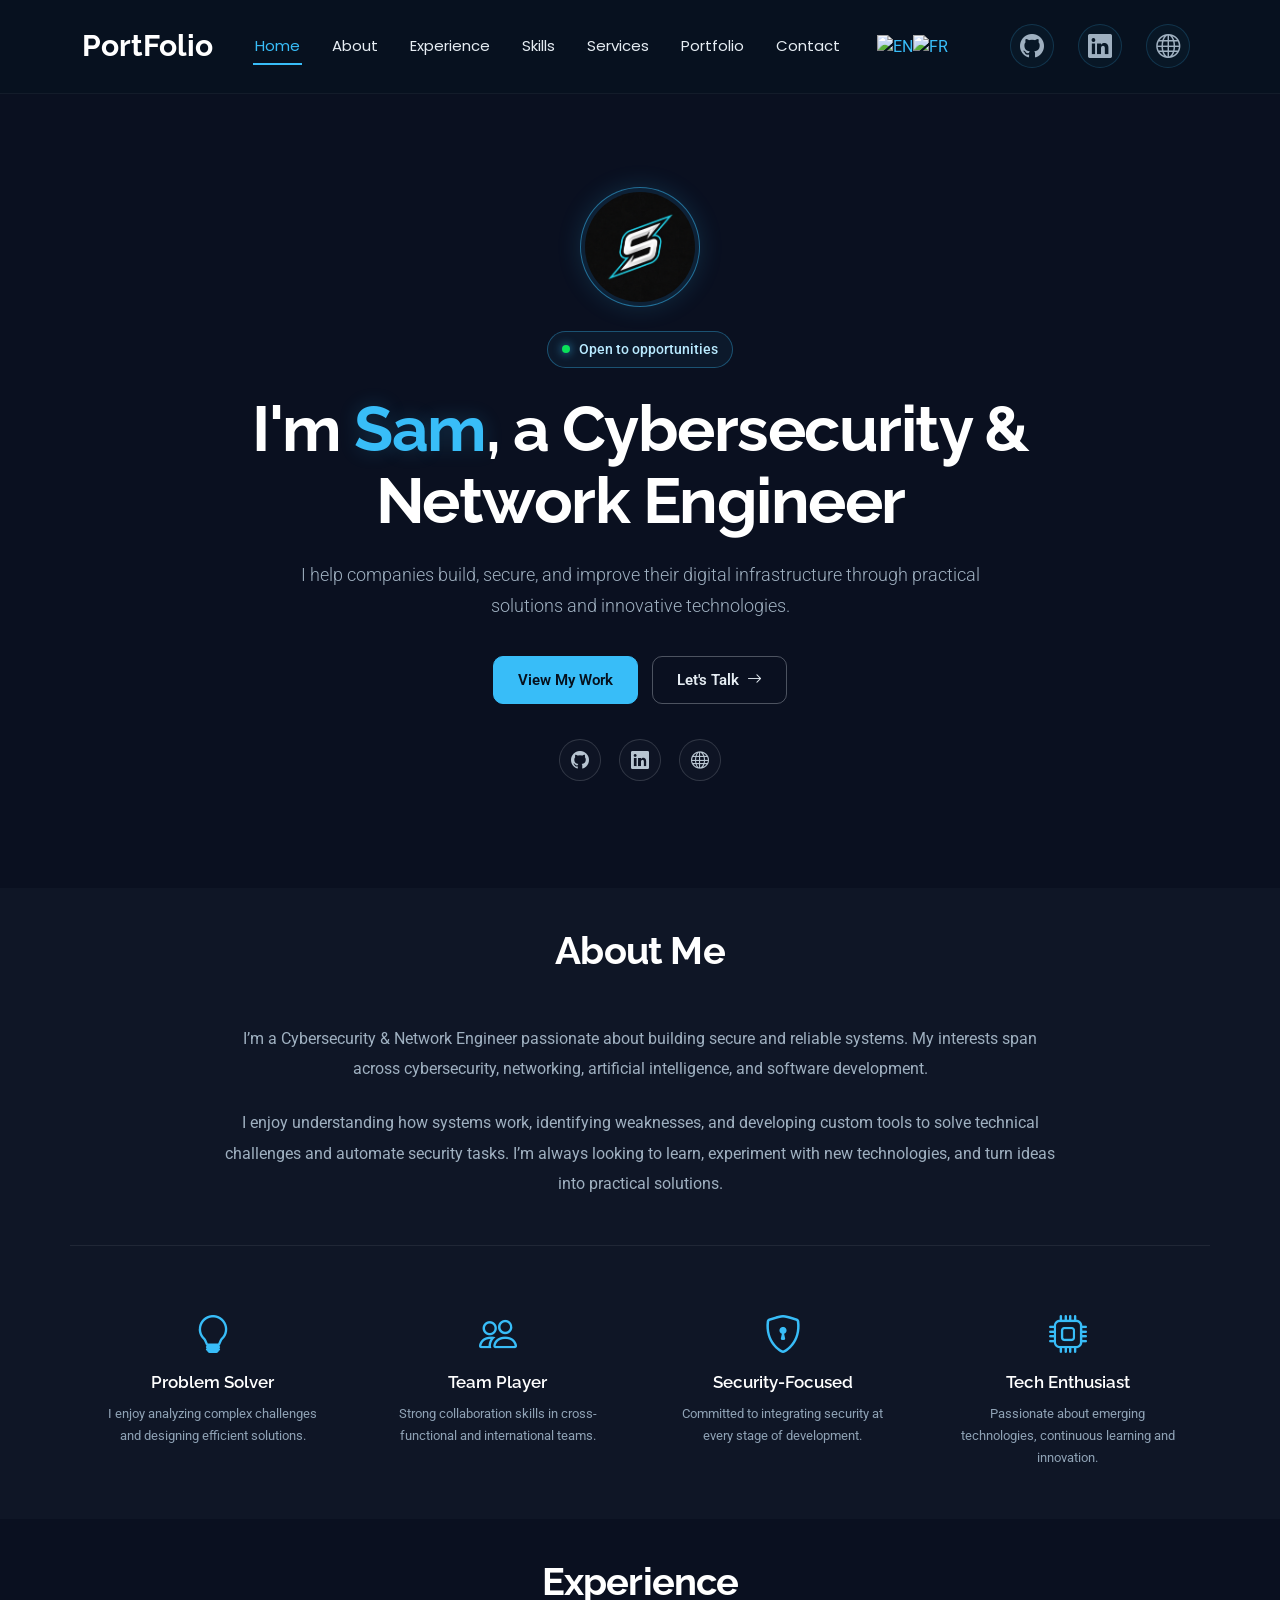
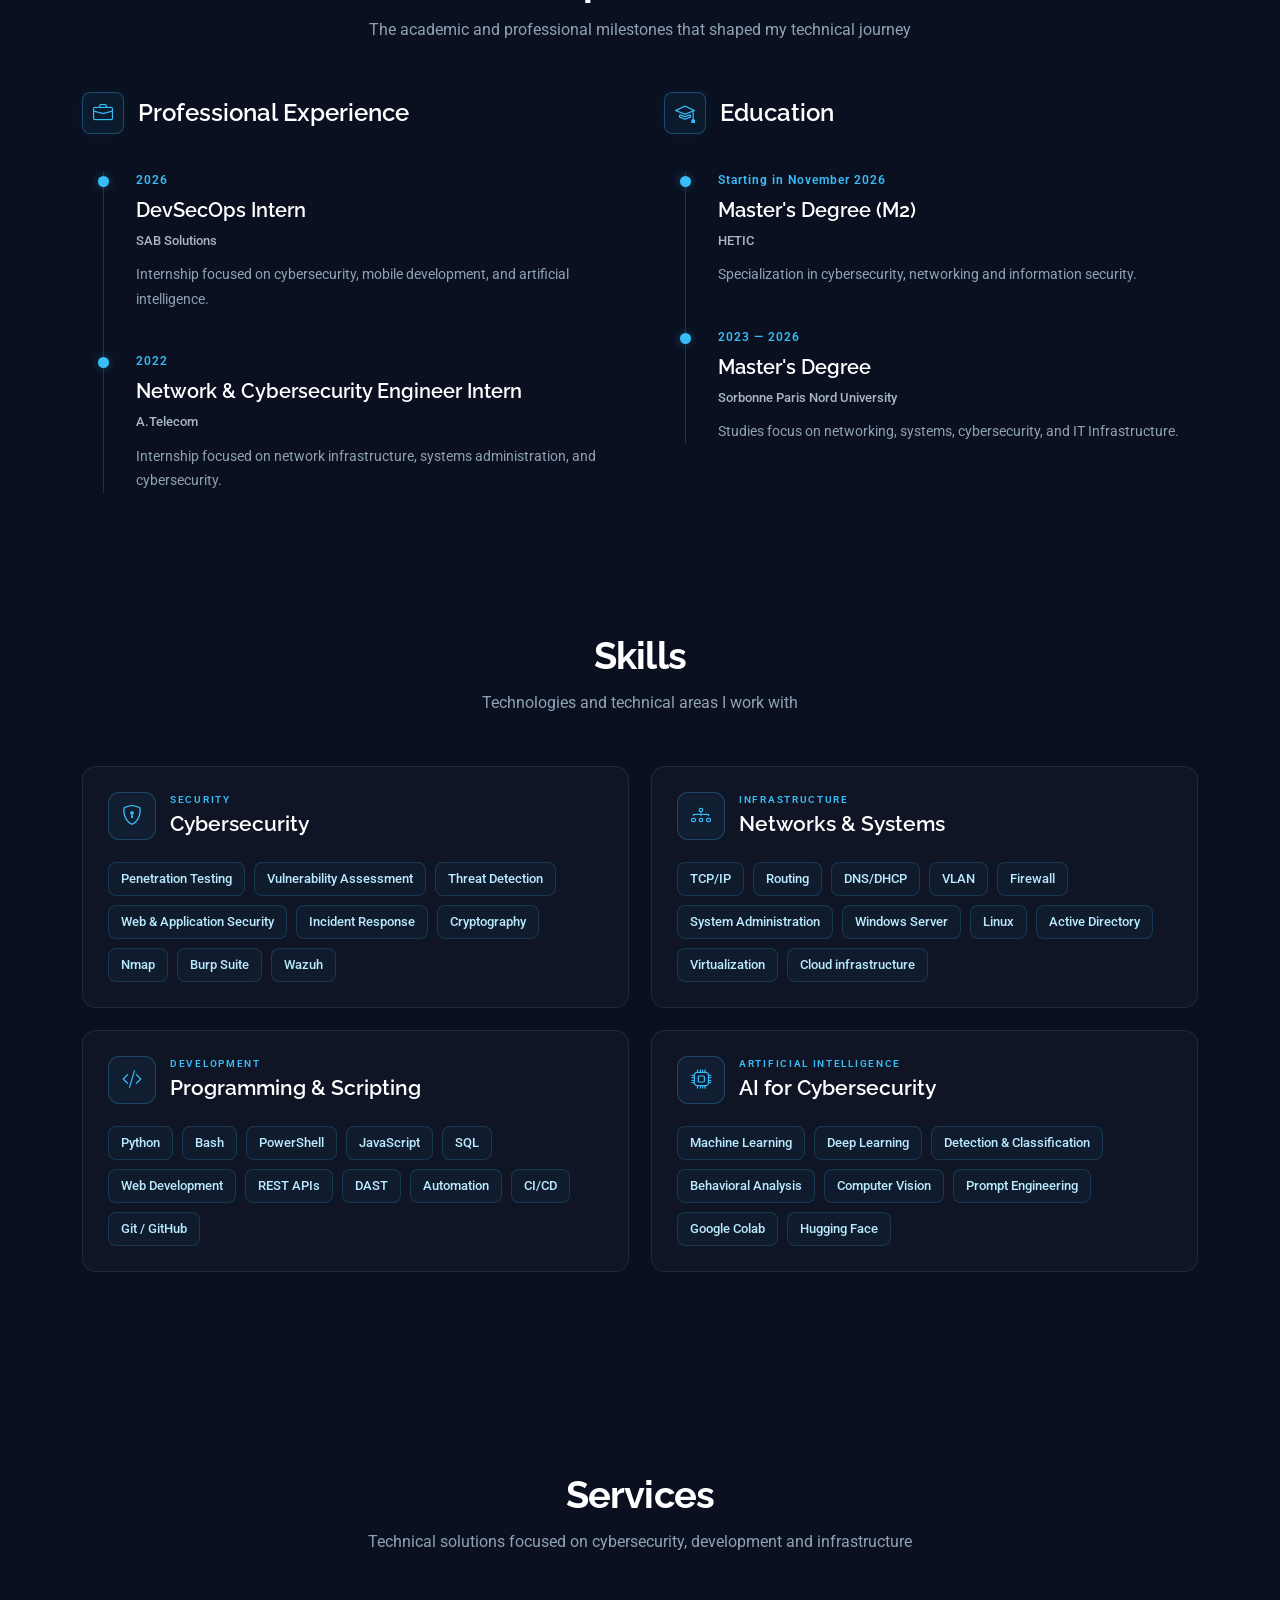
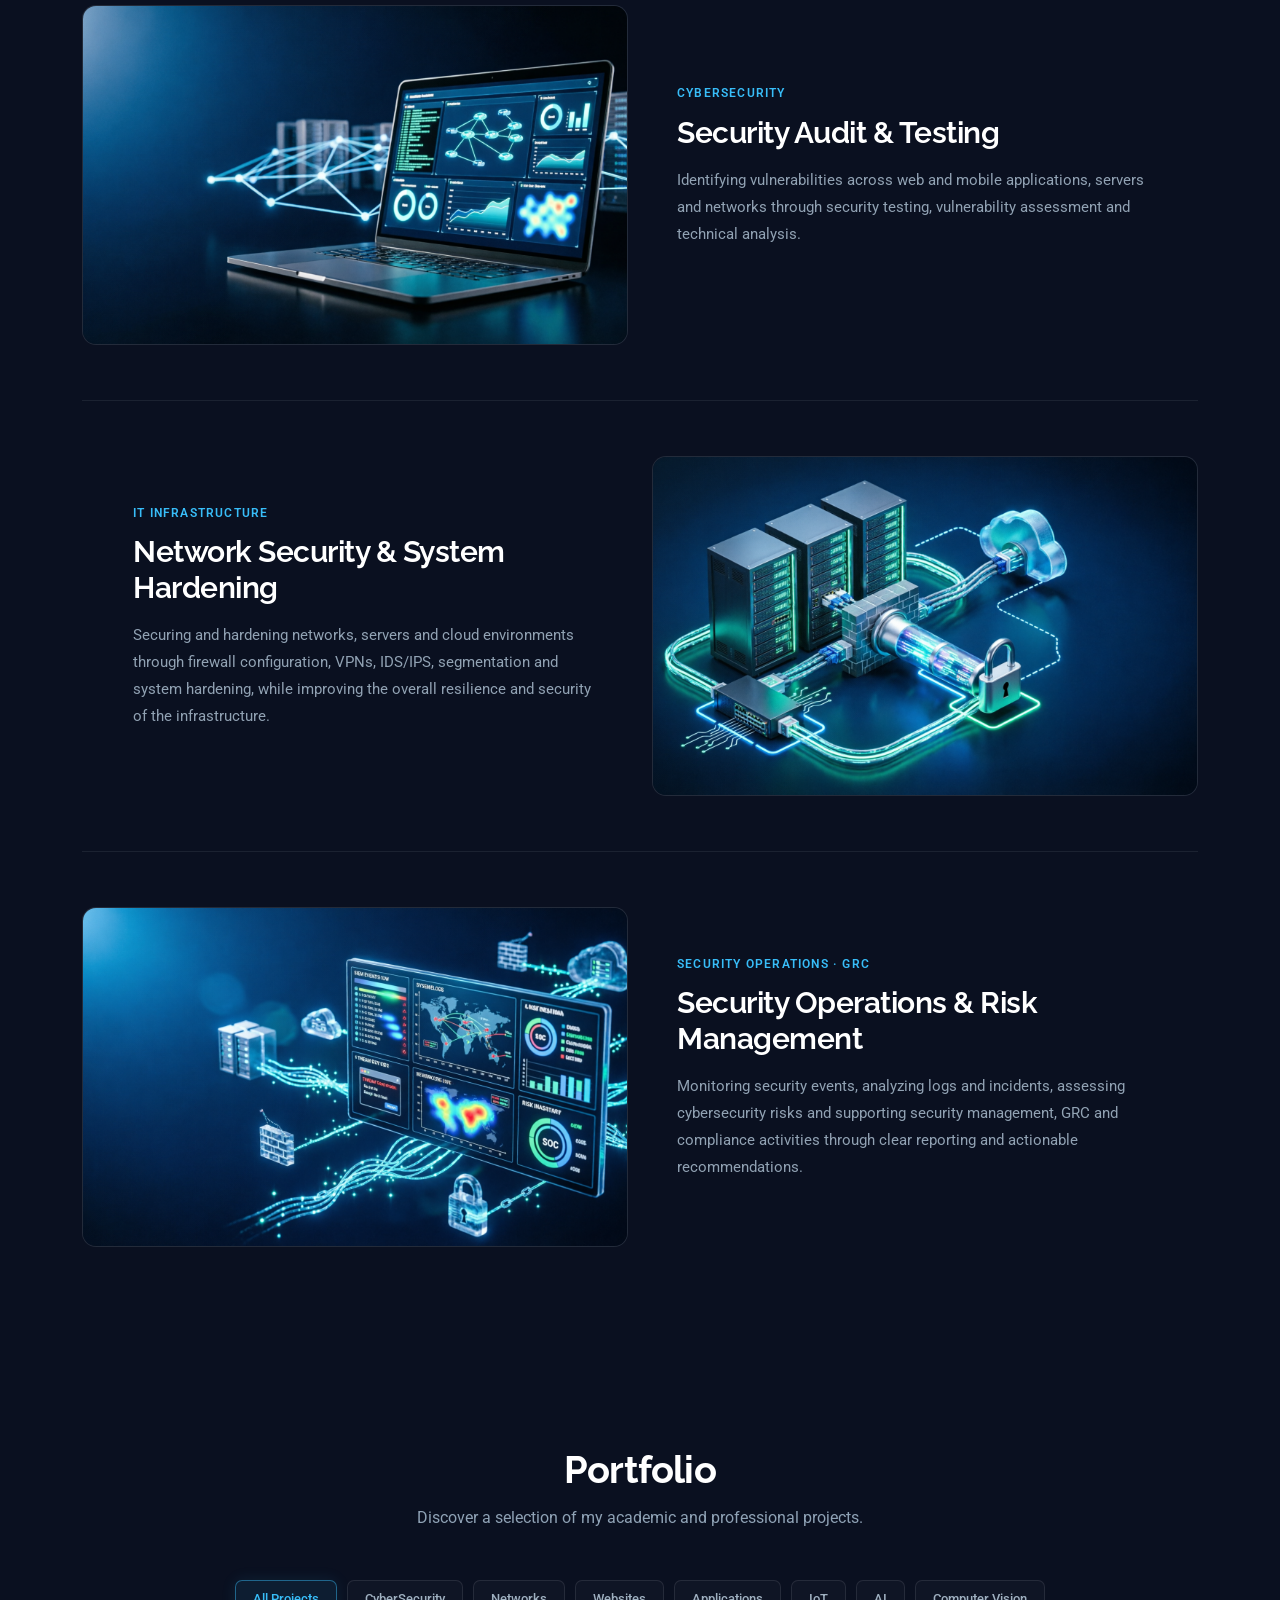
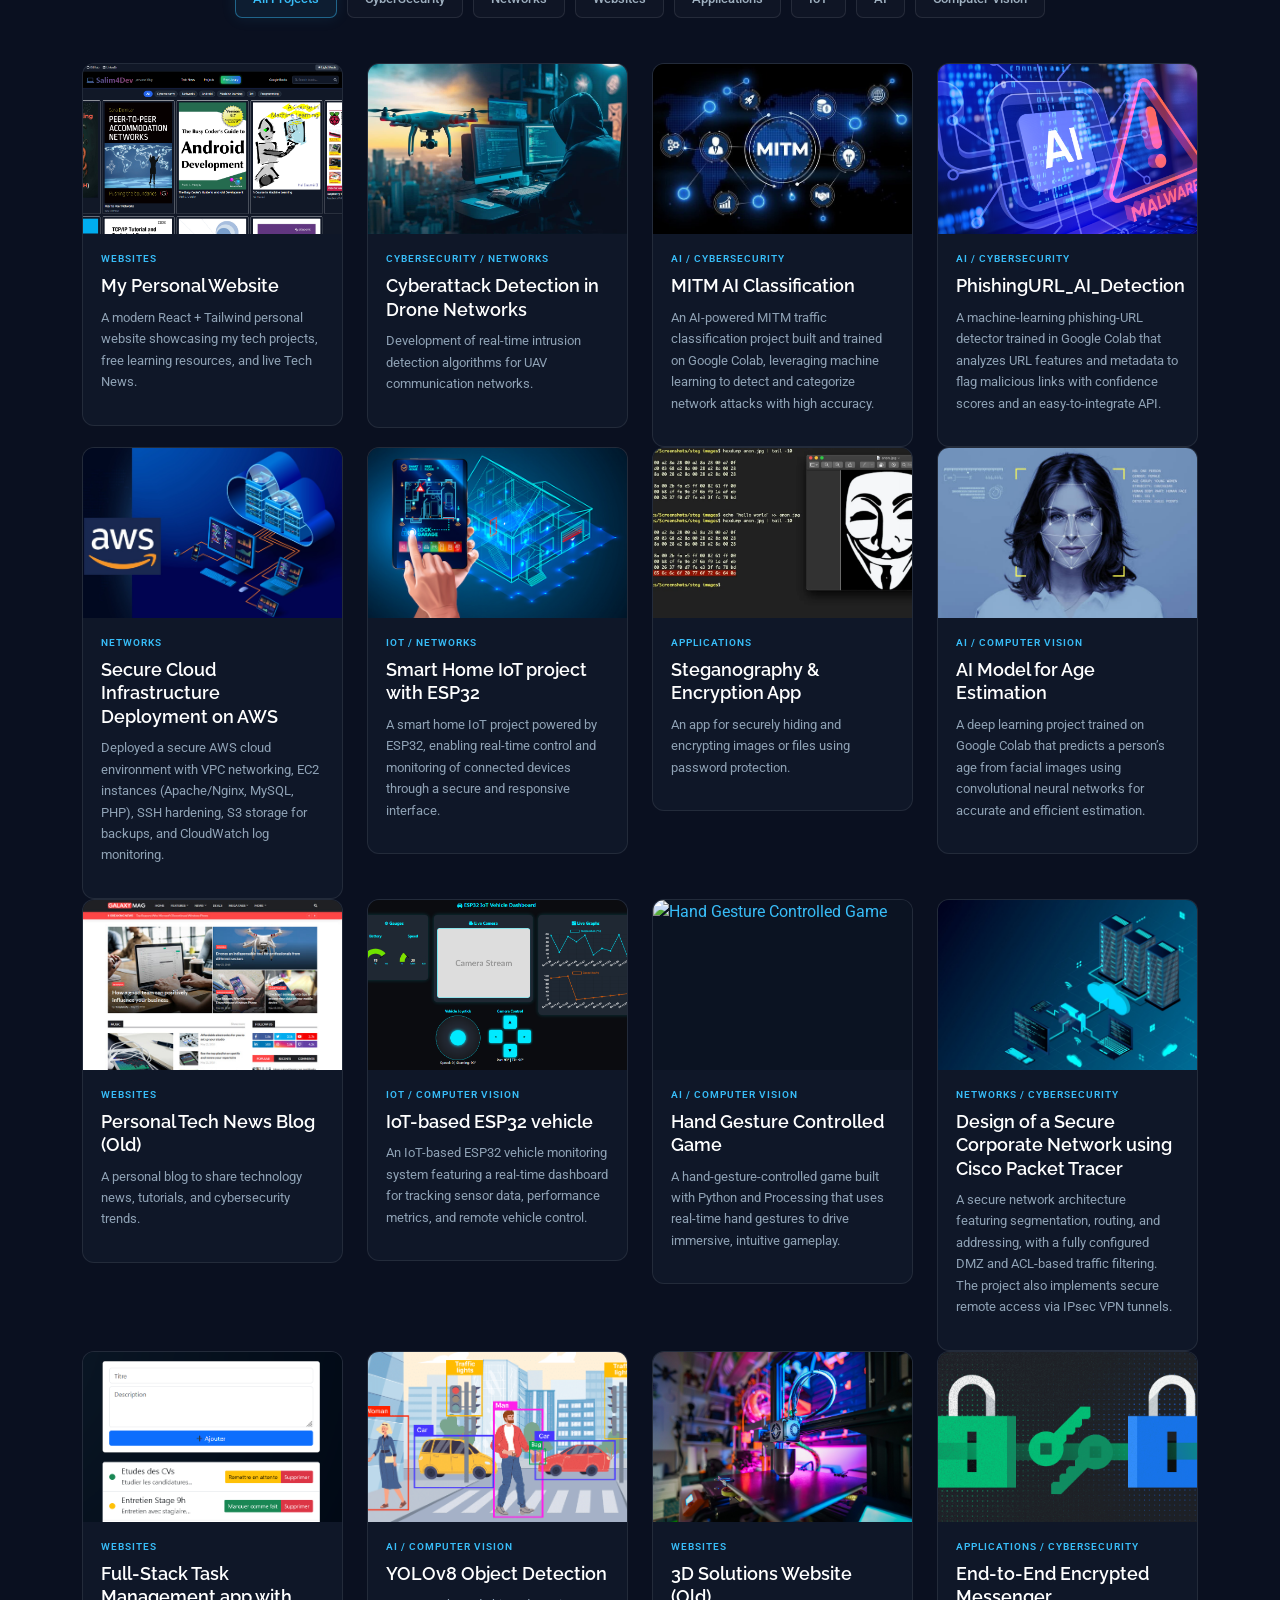
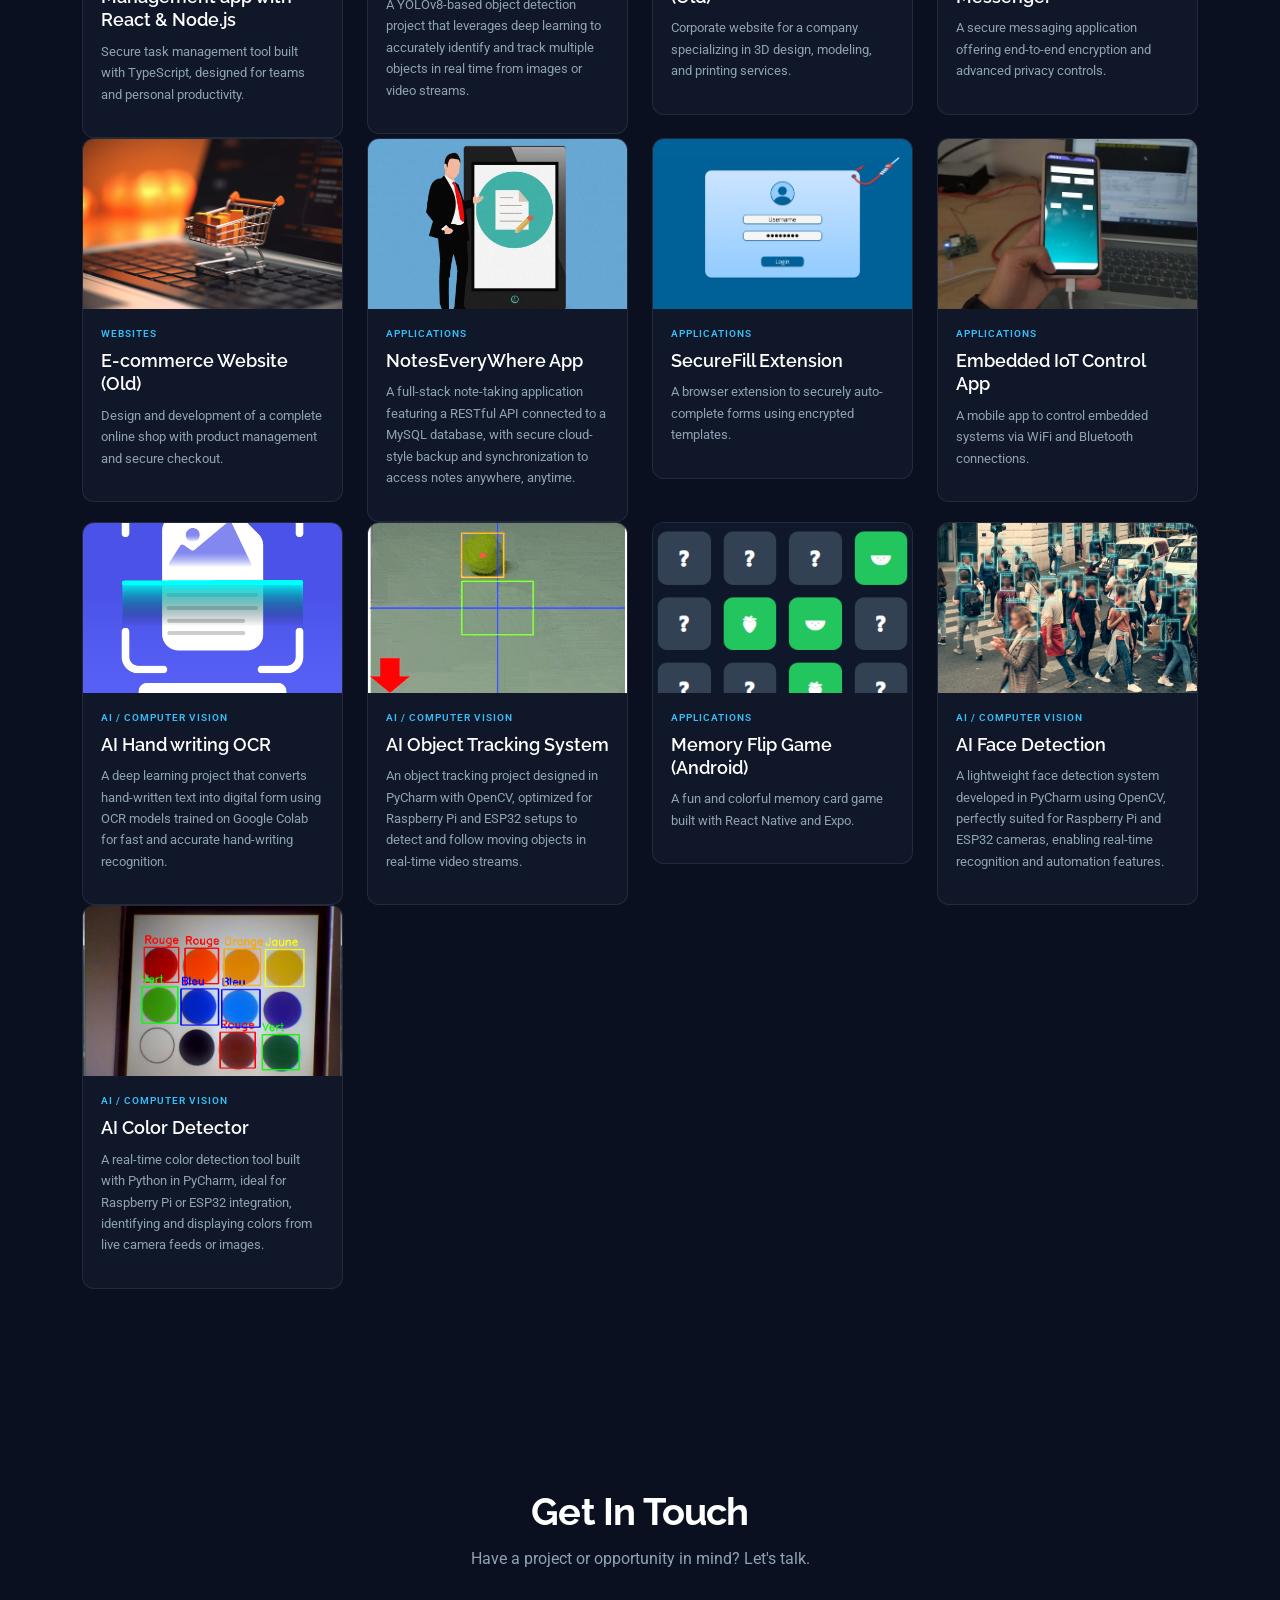
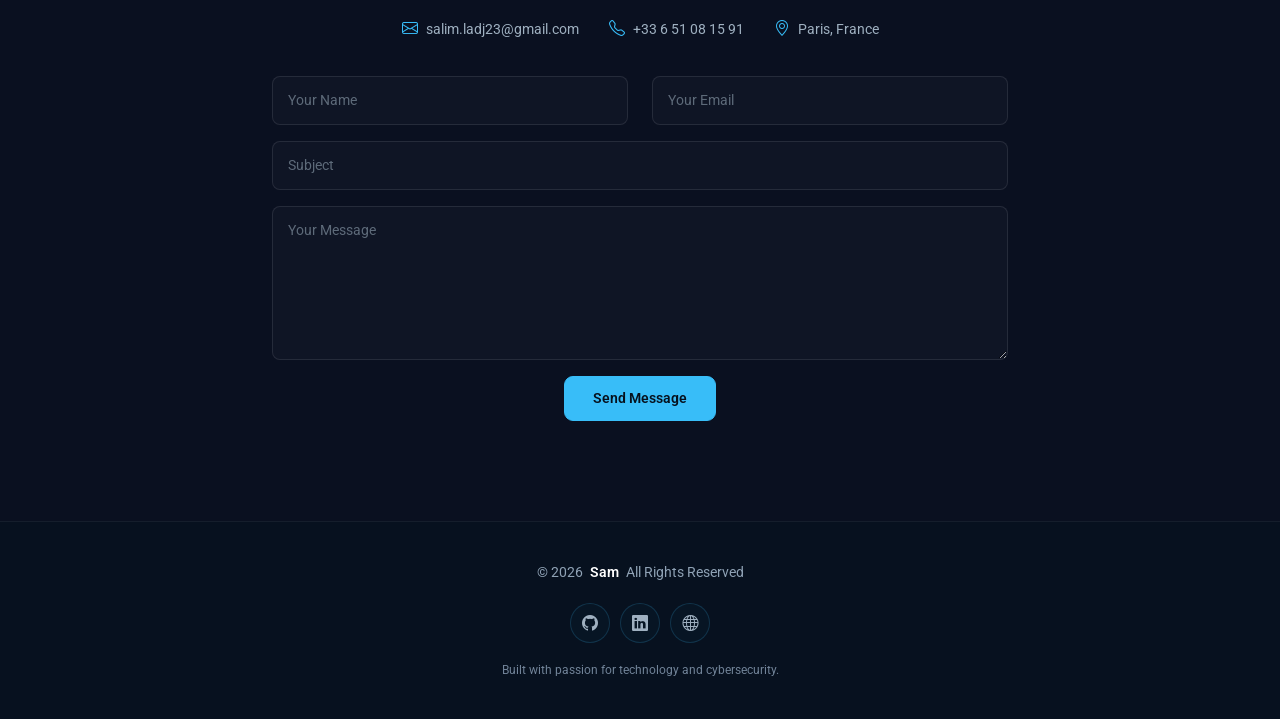
==== commit 3ed21058: "Update EN index.html" ====
--- a/index.html
+++ b/index.html
@@ -92,6 +92,36 @@
 	
 	
 	
+	
+	
+<!-- Language switcher EN / FR -->
+<div class="language-switch d-flex align-items-center mx-2">
+
+  <a href="/portfolio/"
+     class="lang-link active"
+     aria-label="English"
+     title="English">
+    <img src="https://flagcdn.com/gb.svg" alt="EN" class="lang-flag">
+  </a>
+
+  <a href="fr/index.html"
+     class="lang-link"
+     aria-label="Français"
+     title="Français">
+    <img src="https://flagcdn.com/fr.svg" alt="FR" class="lang-flag">
+  </a>
+
+</div>
+	
+	
+	
+	
+	
+	
+	
+	
+	
+	
 	<div class="social-links d-flex align-items-center">
 
   <a href="https://github.com/salim4dev" class="github mx-2" target="_blank" aria-label="GitHub">
@@ -1649,14 +1679,14 @@
       <div class="col-lg-8">
 
         <div class="quick">
-          <a href="mailto:salim4dev@gmail.com">
+          <a href="mailto:salim.ladj23@gmail.com">
             <i class="bi bi-envelope"></i>
-            salim4dev@gmail.com
+            salim.ladj23@gmail.com
           </a>
 
-          <a href="tel:+33456789875">
+          <a href="tel:+33651081591">
             <i class="bi bi-telephone"></i>
-            +33 4 56 78 98 75
+            +33 6 51 08 15 91
           </a>
 
           <span>
--- a/assets/css/main.css
+++ b/assets/css/main.css
@@ -0,0 +1,3430 @@
+/**
+* Portfolio Theme
+* Based on DevFolio structure
+* Workfolio-inspired cybersecurity theme
+*/
+
+/* =========================================================
+   01. FONTS & GLOBAL VARIABLES
+   ========================================================= */
+
+:root {
+  --default-font: "Roboto", system-ui, -apple-system, "Segoe UI", Roboto,
+    "Helvetica Neue", Arial, "Noto Sans", sans-serif;
+
+  --heading-font: "Raleway", sans-serif;
+  --nav-font: "Poppins", sans-serif;
+
+  /* Main Workfolio palette */
+  --background-color: #0a1020;
+  --surface-color: #0f1728;
+  --surface-soft: rgba(255, 255, 255, 0.025);
+  --surface-hover: rgba(56, 189, 248, 0.045);
+
+  --default-color: #9fb0c0;
+  --heading-color: #ffffff;
+
+  --accent-color: #38bdf8;
+  --accent-light: #7dd3fc;
+  --accent-soft: rgba(56, 189, 248, 0.08);
+
+  --contrast-color: #06111d;
+
+  --border-color: rgba(230, 237, 243, 0.09);
+  --border-accent: rgba(56, 189, 248, 0.28);
+
+  --nav-color: #e6edf3;
+  --nav-hover-color: #38bdf8;
+  --nav-mobile-background-color: #0b1726;
+  --nav-dropdown-background-color: #0b1726;
+  --nav-dropdown-color: #e6edf3;
+  --nav-dropdown-hover-color: #38bdf8;
+
+  --shadow-soft: 0 8px 30px rgba(0, 0, 0, 0.18);
+  --shadow-glow: 0 0 25px rgba(56, 189, 248, 0.08);
+}
+
+
+/* =========================================================
+   02. GLOBAL
+   ========================================================= */
+
+:root {
+  scroll-behavior: smooth;
+}
+
+html {
+  scroll-behavior: smooth;
+}
+
+body {
+  margin: 0;
+  color: var(--default-color);
+  background: var(--background-color);
+  font-family: var(--default-font);
+}
+
+body,
+section,
+.section,
+main,
+footer {
+  background-color: var(--background-color);
+}
+
+a {
+  color: var(--accent-color);
+  text-decoration: none;
+  transition: 0.3s ease;
+}
+
+a:hover {
+  color: var(--accent-light);
+  text-decoration: none;
+}
+
+img {
+  max-width: 100%;
+}
+
+h1,
+h2,
+h3,
+h4,
+h5,
+h6 {
+  color: var(--heading-color);
+  font-family: var(--heading-font);
+}
+
+p {
+  color: var(--default-color);
+}
+
+::selection {
+  background: rgba(56, 189, 248, 0.25);
+  color: #ffffff;
+}
+
+
+/* =========================================================
+   03. COLOR PRESETS
+   ========================================================= */
+
+.light-background,
+.dark-background,
+.accent-background {
+  --background-color: #0a1020;
+  --surface-color: #0f1728;
+  --default-color: #9fb0c0;
+  --heading-color: #ffffff;
+  --contrast-color: #06111d;
+  --accent-color: #38bdf8;
+}
+
+
+/* =========================================================
+   04. GLOBAL SECTIONS
+   ========================================================= */
+
+section,
+.section {
+  position: relative;
+  color: var(--default-color);
+  background: var(--background-color);
+  padding: 100px 0;
+  scroll-margin-top: 92px;
+  overflow: clip;
+}
+
+@media (max-width: 1199px) {
+  section,
+  .section {
+    scroll-margin-top: 76px;
+  }
+}
+
+
+/* =========================================================
+   05. SECTION TITLES
+   ========================================================= */
+
+.section-title {
+  position: relative;
+  text-align: center;
+  padding-bottom: 0;
+  margin-bottom: 50px;
+}
+
+.section-title h2 {
+  margin: 0 0 12px;
+  padding: 0;
+  color: #ffffff;
+  font-size: 38px;
+  font-weight: 700;
+  line-height: 1.2;
+  letter-spacing: -0.8px;
+}
+
+.section-title h2::after {
+  display: none;
+}
+
+.section-title p {
+  margin: 0;
+  color: #8fa2b5;
+  font-size: 16px;
+  line-height: 1.6;
+}
+
+
+/* =========================================================
+   06. HEADER / NAVBAR
+   ========================================================= */
+
+.header {
+  --background-color: #07111f;
+  --default-color: #e6edf3;
+  --heading-color: #ffffff;
+
+  position: fixed !important;
+  top: 0;
+  left: 0;
+  right: 0;
+  width: 100%;
+
+  color: var(--default-color);
+  background: #07111f;
+  padding: 20px 0;
+
+  transition: all 0.4s ease;
+  z-index: 9999;
+
+  border-bottom: 1px solid rgba(230, 237, 243, 0.05);
+}
+
+main.main {
+  padding-top: 80px;
+}
+
+.header .logo {
+  line-height: 1;
+}
+
+.header .logo img {
+  max-height: 32px;
+  margin-right: 8px;
+}
+
+.header .logo h1 {
+  margin: 0;
+  color: #ffffff;
+  font-size: 30px;
+  font-weight: 700;
+}
+
+.scrolled .header {
+  box-shadow: 0 10px 30px rgba(0, 0, 0, 0.25);
+  background: rgba(7, 17, 31, 0.96);
+}
+
+
+/* =========================================================
+   07. DESKTOP NAVIGATION
+   ========================================================= */
+
+@media (min-width: 1200px) {
+
+  .navmenu {
+    padding: 0;
+  }
+
+  .navmenu ul {
+    display: flex;
+    align-items: center;
+    margin: 0;
+    padding: 0;
+    list-style: none;
+  }
+
+  .navmenu li {
+    position: relative;
+  }
+
+  .navmenu > ul > li {
+    white-space: nowrap;
+    padding: 15px 14px;
+  }
+
+  .navmenu > ul > li:last-child {
+    padding-right: 0;
+  }
+
+  .navmenu a,
+  .navmenu a:focus {
+    position: relative;
+    display: flex;
+    align-items: center;
+    justify-content: space-between;
+
+    padding: 0 2px;
+
+    color: var(--nav-color);
+
+    font-family: var(--nav-font);
+    font-size: 15px;
+    font-weight: 400;
+
+    white-space: nowrap;
+    transition: 0.3s;
+  }
+
+  .navmenu a i,
+  .navmenu a:focus i {
+    margin-left: 5px;
+    font-size: 12px;
+    line-height: 0;
+    transition: 0.3s;
+  }
+
+  .navmenu > ul > li > a::before {
+    content: "";
+
+    position: absolute;
+    left: 0;
+    bottom: -7px;
+
+    width: 0;
+    height: 2px;
+
+    background: var(--nav-hover-color);
+
+    visibility: hidden;
+
+    transition: all 0.3s ease;
+  }
+
+  .navmenu a:hover::before,
+  .navmenu li:hover > a::before,
+  .navmenu .active::before {
+    width: 100%;
+    visibility: visible;
+  }
+
+  .navmenu li:hover > a,
+  .navmenu .active,
+  .navmenu .active:focus {
+    color: var(--nav-hover-color);
+  }
+
+  /* Dropdown */
+
+  .navmenu .dropdown ul {
+    position: absolute;
+    left: 14px;
+    top: 130%;
+
+    display: block;
+
+    min-width: 200px;
+    margin: 0;
+    padding: 10px 0;
+
+    background: #0b1726;
+
+    border: 1px solid rgba(230, 237, 243, 0.08);
+    border-radius: 8px;
+
+    opacity: 0;
+    visibility: hidden;
+
+    box-shadow: 0 15px 40px rgba(0, 0, 0, 0.35);
+
+    transition: 0.3s;
+
+    z-index: 99;
+  }
+
+  .navmenu .dropdown ul li {
+    min-width: 200px;
+  }
+
+  .navmenu .dropdown ul a {
+    padding: 10px 20px;
+    color: var(--nav-dropdown-color);
+    font-size: 14px;
+  }
+
+  .navmenu .dropdown ul a:hover,
+  .navmenu .dropdown ul .active:hover,
+  .navmenu .dropdown ul li:hover > a {
+    color: var(--nav-dropdown-hover-color);
+  }
+
+  .navmenu .dropdown:hover > ul {
+    top: 100%;
+    opacity: 1;
+    visibility: visible;
+  }
+
+  .navmenu .dropdown .dropdown ul {
+    top: 0;
+    left: -90%;
+    visibility: hidden;
+  }
+
+  .navmenu .dropdown .dropdown:hover > ul {
+    top: 0;
+    left: -100%;
+    opacity: 1;
+    visibility: visible;
+  }
+}
+
+
+/* =========================================================
+   08. MOBILE NAVIGATION
+   ========================================================= */
+
+@media (max-width: 1199px) {
+
+  .mobile-nav-toggle {
+    margin-right: 10px;
+    color: var(--nav-color);
+    font-size: 28px;
+    line-height: 0;
+    cursor: pointer;
+    transition: color 0.3s;
+  }
+
+  .navmenu {
+    padding: 0;
+    z-index: 9997;
+  }
+
+  .navmenu ul {
+    position: absolute;
+    inset: 60px 20px 20px 20px;
+
+    display: none;
+
+    margin: 0;
+    padding: 10px 0;
+
+    list-style: none;
+
+    background: #0b1726;
+
+    border: 1px solid rgba(230, 237, 243, 0.09);
+    border-radius: 10px;
+
+    box-shadow: 0 20px 50px rgba(0, 0, 0, 0.35);
+
+    overflow-y: auto;
+    z-index: 9998;
+  }
+
+  .navmenu a,
+  .navmenu a:focus {
+    display: flex;
+    align-items: center;
+    justify-content: space-between;
+
+    padding: 12px 20px;
+
+    color: var(--nav-dropdown-color);
+
+    font-family: var(--nav-font);
+    font-size: 16px;
+    font-weight: 500;
+
+    transition: 0.3s;
+  }
+
+  .navmenu a:hover,
+  .navmenu .active,
+  .navmenu .active:focus {
+    color: var(--nav-dropdown-hover-color);
+  }
+
+  .navmenu a i,
+  .navmenu a:focus i {
+    display: flex;
+    align-items: center;
+    justify-content: center;
+
+    width: 30px;
+    height: 30px;
+
+    margin-left: 5px;
+
+    border-radius: 50%;
+
+    background: rgba(56, 189, 248, 0.08);
+
+    font-size: 12px;
+  }
+
+  .navmenu .dropdown ul {
+    position: static;
+
+    display: none;
+
+    margin: 10px 20px;
+    padding: 10px 0;
+
+    background: #081321;
+
+    border: 1px solid rgba(230, 237, 243, 0.05);
+  }
+
+  .navmenu .dropdown > .dropdown-active {
+    display: block;
+  }
+
+  .mobile-nav-active {
+    overflow: hidden;
+  }
+
+  .mobile-nav-active .mobile-nav-toggle {
+    position: absolute;
+    top: 15px;
+    right: 15px;
+
+    margin-right: 0;
+
+    color: #ffffff;
+    font-size: 32px;
+
+    z-index: 9999;
+  }
+
+  .mobile-nav-active .navmenu {
+    position: fixed;
+    inset: 0;
+
+    overflow: hidden;
+
+    background: rgba(3, 9, 18, 0.88);
+
+    transition: 0.3s;
+  }
+
+  .mobile-nav-active .navmenu > ul {
+    display: block;
+  }
+}
+
+
+/* =========================================================
+   09. HEADER SOCIAL LINKS
+   ========================================================= */
+
+/* =========================================================
+   NAVBAR SOCIAL LINKS
+   ========================================================= */
+
+.header .social-links {
+  display: flex;
+  align-items: center;
+  gap: 8px;
+  margin-left: 20px;
+}
+
+.header .social-links a {
+  display: inline-flex;
+  align-items: center;
+  justify-content: center;
+  width: 34px;
+  height: 34px;
+  border: 1px solid rgba(56, 189, 248, 0.18);
+  border-radius: 7px;
+  background: rgba(56, 189, 248, 0.035);
+  color: #9fb0c0;
+  font-size: 16px;
+  text-decoration: none;
+  transition:
+    color 0.3s ease,
+    border-color 0.3s ease,
+    background 0.3s ease,
+    box-shadow 0.3s ease,
+    transform 0.3s ease;
+}
+
+.header .social-links a:hover {
+  color: #38bdf8;
+  border-color: rgba(56, 189, 248, 0.55);
+  background: rgba(56, 189, 248, 0.06);
+  box-shadow:
+    0 0 12px rgba(56, 189, 248, 0.30),
+    0 0 25px rgba(56, 189, 248, 0.12);
+  transform: translateY(-2px);
+}
+
+.header .social-links a i {
+  line-height: 1;
+}
+
+
+
+
+
+
+
+
+
+/* =========================================================
+   NAVBAR SOCIAL LINKS
+   ========================================================= */
+
+.header .social-links {
+  display: flex;
+  align-items: center;
+  gap: 8px;
+  margin-left: 20px;
+}
+
+.header .social-links a {
+  display: inline-flex;
+  align-items: center;
+  justify-content: center;
+  width: 44px;
+  height: 44px;
+  border: 1px solid rgba(56, 189, 248, 0.18);
+  border-radius: 50%;
+  background: rgba(56, 189, 248, 0.035);
+  color: #9fb0c0;
+  font-size: 24px;
+  text-decoration: none;
+  transition:
+    color 0.3s ease,
+    border-color 0.3s ease,
+    background 0.3s ease,
+    box-shadow 0.3s ease,
+    transform 0.3s ease;
+}
+
+.header .social-links a:hover {
+  color: #38bdf8;
+  border-color: rgba(56, 189, 248, 0.55);
+  background: rgba(56, 189, 248, 0.06);
+  box-shadow:
+    0 0 12px rgba(56, 189, 248, 0.30),
+    0 0 25px rgba(56, 189, 248, 0.12);
+  transform: translateY(-2px);
+}
+
+.header .social-links a i {
+  line-height: 1;
+}
+
+@media (max-width: 1199px) {
+
+  .header .social-links {
+    margin-left: 10px;
+    gap: 6px;
+  }
+
+  .header .social-links a {
+    width: 48px;
+    height: 48px;
+    font-size: 20px;
+  }
+
+}
+
+@media (max-width: 991px) {
+
+  .header .social-links {
+    display: none !important;
+  }
+
+}
+
+
+
+
+
+
+
+/* =========================================================
+   10. HERO
+   ========================================================= */
+
+#hero {
+  position: relative;
+
+  width: 100%;
+  min-height: calc(100vh - 92px);
+
+  display: flex;
+  align-items: center;
+  justify-content: center;
+
+  padding: 80px 0;
+
+  background: #0a1020;
+  color: #e6edf3;
+
+  overflow: hidden;
+}
+
+#hero > img {
+  display: none;
+}
+
+#hero::before {
+  display: none;
+}
+
+#hero > .container {
+  position: relative;
+  z-index: 10;
+}
+
+#hero .avatar {
+  position: relative;
+
+  width: 120px;
+  height: 120px;
+
+  margin: 0 auto 24px;
+  padding: 4px;
+
+  border: 1px solid rgba(56, 189, 248, 0.50);
+  border-radius: 50%;
+
+  background: rgba(56, 189, 248, 0.10);
+
+  box-shadow: 0 0 25px rgba(56, 189, 248, 0.15);
+}
+
+#hero .avatar img {
+  width: 100%;
+  height: 100%;
+
+  object-fit: cover;
+
+  border-radius: 50%;
+}
+
+#hero .status {
+  display: inline-flex;
+  align-items: center;
+  gap: 9px;
+
+  margin-bottom: 25px;
+  padding: 7px 14px;
+
+  border: 1px solid rgba(56, 189, 248, 0.35);
+  border-radius: 999px;
+
+  background: rgba(56, 189, 248, 0.05);
+
+  color: #b9eaff;
+
+  font-size: 14px;
+  font-weight: 500;
+}
+
+#hero .ping {
+  width: 8px;
+  height: 8px;
+
+  display: inline-block;
+
+  border-radius: 50%;
+
+  background: #0ae159;
+
+  box-shadow: 0 0 10px rgba(56, 189, 248, 0.8);
+
+  animation: heroPing 2s infinite;
+}
+
+@keyframes heroPing {
+
+  0% {
+    box-shadow: 0 0 0 0 rgba(56, 189, 248, 0.55);
+  }
+
+  70% {
+    box-shadow: 0 0 0 8px rgba(56, 189, 248, 0);
+  }
+
+  100% {
+    box-shadow: 0 0 0 0 rgba(56, 189, 248, 0);
+  }
+}
+
+#hero h1 {
+  max-width: 950px;
+
+  margin: 0 auto 24px;
+
+  color: #ffffff;
+
+  font-size: clamp(38px, 5vw, 64px);
+  line-height: 1.12;
+  font-weight: 700;
+
+  letter-spacing: -1.5px;
+}
+
+#hero h1 .hl {
+  color: #38bdf8;
+
+  text-shadow: 0 0 20px rgba(56, 189, 248, 0.20);
+}
+
+#hero .lead {
+  max-width: 720px;
+
+  margin: 0 auto 34px;
+
+  color: #9fb0c0;
+
+  font-size: 18px;
+  line-height: 1.7;
+}
+
+#hero .actions {
+  display: flex;
+  align-items: center;
+  justify-content: center;
+
+  gap: 14px;
+
+  margin-bottom: 35px;
+}
+
+#hero .actions .btn-main,
+#hero .actions .btn-line {
+  display: inline-flex;
+  align-items: center;
+  justify-content: center;
+
+  min-height: 46px;
+  padding: 12px 24px;
+
+  border-radius: 10px;
+
+  font-size: 15px;
+  font-weight: 600;
+
+  cursor: pointer;
+
+  transition: all 0.3s ease;
+}
+
+#hero .actions .btn-main {
+  border: 1px solid #38bdf8;
+  background: #38bdf8;
+  color: #06111d;
+}
+
+#hero .actions .btn-main:hover {
+  background: #7dd3fc;
+  border-color: #7dd3fc;
+  color: #06111d;
+
+  transform: translateY(-3px);
+
+  box-shadow:
+    0 0 12px rgba(56, 189, 248, 0.45),
+    0 0 30px rgba(56, 189, 248, 0.25);
+}
+
+#hero .actions .btn-line {
+  gap: 8px;
+
+  border: 1px solid rgba(230, 237, 243, 0.30);
+  background: transparent;
+  color: #e6edf3;
+}
+
+#hero .actions .btn-line:hover {
+  color: #38bdf8;
+
+  border-color: #38bdf8;
+  background: rgba(56, 189, 248, 0.06);
+
+  transform: translateY(-3px);
+
+  box-shadow:
+    0 0 15px rgba(56, 189, 248, 0.35),
+    0 0 30px rgba(56, 189, 248, 0.12);
+}
+
+#hero .btn-line i {
+  transition: transform 0.3s ease;
+}
+
+#hero .btn-line:hover i {
+  transform: translateX(5px);
+}
+
+#hero .socials {
+  display: flex;
+  align-items: center;
+  justify-content: center;
+  gap: 18px;
+}
+
+#hero .socials a {
+  display: flex;
+  align-items: center;
+  justify-content: center;
+
+  width: 42px;
+  height: 42px;
+
+  border: 1px solid rgba(230, 237, 243, 0.16);
+  border-radius: 50%;
+
+  background: rgba(255, 255, 255, 0.02);
+
+  color: #b8c5d1;
+
+  font-size: 18px;
+
+  transition: all 0.3s ease;
+}
+
+#hero .socials a:hover {
+  color: #38bdf8;
+
+  border-color: #38bdf8;
+  background: rgba(56, 189, 248, 0.08);
+
+  transform: translateY(-3px);
+
+  box-shadow:
+    0 0 12px rgba(56, 189, 248, 0.35),
+    0 0 25px rgba(56, 189, 248, 0.15);
+}
+
+
+
+
+
+
+
+/* =========================================================
+   11. ABOUT
+   ========================================================= */
+
+
+/* =========================================================
+   ABOUT
+   ========================================================= */
+
+.about {
+  background: #0f1626;
+  padding: 40px 0;
+}
+
+.about .container {
+  background: transparent;
+}
+
+/* =========================================================
+   Section Title
+   ========================================================= */
+
+.about .section-title h2 {
+  color: #ffffff;
+}
+
+.about .section-title p {
+  color: #8fa2b5;
+}
+
+/* =========================================================
+   About Story
+   ========================================================= */
+
+.about-story {
+  max-width: 850px;
+  margin: 0 auto 24px;
+  color: #9fb0c0;
+  font-size: 16px;
+  line-height: 1.9;
+  transition: color 0.3s ease;
+}
+
+.about-story:last-child {
+  margin-bottom: 0;
+}
+
+.about-story:hover {
+  color: #b8c7d4;
+}
+
+/* =========================================================
+   Strengths
+   ========================================================= */
+
+.about .strengths-row {
+  margin-top: 45px;
+  padding-top: 35px;
+  border-top: 1px solid rgba(230, 237, 243, 0.08);
+}
+
+.about .strength-item {
+  height: 100%;
+  padding: 10px 20px;
+}
+
+.about .strength-item i {
+  display: inline-flex;
+  align-items: center;
+  justify-content: center;
+  margin-bottom: 18px;
+  color: #38bdf8;
+  font-size: 38px;
+  transition:
+    color 0.3s ease,
+    transform 0.3s ease,
+    text-shadow 0.3s ease;
+}
+
+.about .strength-item h5 {
+  margin: 0 0 10px;
+  color: #ffffff;
+  font-size: 17px;
+  font-weight: 600;
+  line-height: 1.3;
+  transition: color 0.3s ease;
+}
+
+.about .strength-item p {
+  max-width: 250px;
+  margin: 0 auto;
+  color: #8fa2b5;
+  font-size: 13px;
+  line-height: 1.7;
+}
+
+/* =========================================================
+   Strengths Hover
+   ========================================================= */
+
+.about .strength-item:hover i {
+  color: #7dd3fc;
+  transform: translateY(-4px);
+  text-shadow:
+    0 0 12px rgba(56, 189, 248, 0.35),
+    0 0 25px rgba(56, 189, 248, 0.15);
+}
+
+.about .strength-item:hover h5 {
+  color: #7dd3fc;
+}
+
+/* =========================================================
+   Responsive
+   ========================================================= */
+
+@media (max-width: 991px) {
+
+  .about {
+    padding: 40px 0;
+  }
+
+  .about-story {
+    font-size: 15px;
+    line-height: 1.8;
+  }
+
+  .about .strengths-row {
+    margin-top: 40px;
+    padding-top: 30px;
+  }
+
+}
+
+@media (max-width: 767px) {
+
+  .about .strength-item {
+    padding: 10px 15px;
+  }
+
+}
+
+@media (max-width: 575px) {
+
+  .about {
+    padding: 40px 0;
+  }
+
+  .about-story {
+    font-size: 14px;
+    line-height: 1.75;
+  }
+
+  .about .strengths-row {
+    margin-top: 35px;
+    padding-top: 25px;
+  }
+
+  .about .strength-item i {
+    font-size: 34px;
+  }
+
+  .about .strength-item h5 {
+    font-size: 16px;
+  }
+
+  .about .strength-item p {
+    font-size: 13px;
+  }
+
+}
+
+
+
+
+
+
+
+
+
+
+
+
+
+
+
+
+
+
+/* =========================================================
+   EXPERIENCE
+   ========================================================= */
+
+.experience {
+  background: #0a1020;
+  padding: 40px 0;
+}
+
+.experience .container {
+  background: transparent;
+}
+
+/* =========================================================
+   Section Title
+   ========================================================= */
+
+.experience .section-title h2 {
+  color: #ffffff;
+}
+
+.experience .section-title p {
+  color: #8fa2b5;
+}
+
+/* =========================================================
+   Columns
+   ========================================================= */
+
+.experience .row {
+  position: relative;
+}
+
+.experience .col-head {
+  display: flex;
+  align-items: center;
+  gap: 14px;
+  margin-bottom: 38px;
+}
+
+.experience .col-head i {
+  display: inline-flex;
+  align-items: center;
+  justify-content: center;
+  width: 42px;
+  height: 42px;
+  border: 1px solid rgba(56, 189, 248, 0.30);
+  border-radius: 8px;
+  background: rgba(56, 189, 248, 0.06);
+  color: #38bdf8;
+  font-size: 20px;
+  box-shadow: 0 0 18px rgba(56, 189, 248, 0.06);
+}
+
+.experience .col-head h3 {
+  margin: 0;
+  color: #ffffff;
+  font-size: 24px;
+  font-weight: 600;
+  line-height: 1.2;
+}
+
+/* =========================================================
+   Timeline
+   ========================================================= */
+
+.experience .timeline {
+  position: relative;
+  margin-left: 21px;
+  padding-left: 32px;
+  border-left: 1px solid rgba(56, 189, 248, 0.22);
+}
+
+/* =========================================================
+   Timeline Item
+   ========================================================= */
+
+.experience .timeline .item {
+  position: relative;
+  padding: 0 0 42px;
+}
+
+.experience .timeline .item:last-child {
+  padding-bottom: 0;
+}
+
+/* =========================================================
+   Timeline Point
+   ========================================================= */
+
+.experience .timeline .item::before {
+  content: "";
+  position: absolute;
+  left: -38px;
+  top: 4px;
+  width: 11px;
+  height: 11px;
+  border: 2px solid #38bdf8;
+  border-radius: 50%;
+  background: #38bdf8;
+  box-shadow: 0 0 10px rgba(56, 189, 248, 0.35);
+}
+
+/* =========================================================
+   Year
+   ========================================================= */
+
+.experience .timeline .year {
+  display: block;
+  margin-bottom: 8px;
+  color: #38bdf8;
+  font-size: 12px;
+  font-weight: 600;
+  line-height: 1.4;
+  letter-spacing: 1px;
+}
+
+/* =========================================================
+   Title
+   ========================================================= */
+
+.experience .timeline .item h4 {
+  margin: 0 0 7px;
+  color: #ffffff;
+  font-size: 20px;
+  font-weight: 600;
+  line-height: 1.35;
+  transition: color 0.3s ease;
+}
+
+.experience .timeline .item:hover h4 {
+  color: #7dd3fc;
+}
+
+/* =========================================================
+   Organization
+   ========================================================= */
+
+.experience .timeline .org {
+  display: block;
+  margin-bottom: 12px;
+  color: #a8b7c5;
+  font-size: 13px;
+  font-weight: 500;
+  line-height: 1.5;
+}
+
+/* =========================================================
+   Description
+   ========================================================= */
+
+.experience .timeline .item p {
+  max-width: 520px;
+  margin: 0;
+  color: #8fa2b5;
+  font-size: 14px;
+  line-height: 1.75;
+}
+
+/* =========================================================
+   Timeline Hover
+   ========================================================= */
+
+.experience .timeline .item:hover::before {
+  box-shadow:
+    0 0 12px rgba(56, 189, 248, 0.55),
+    0 0 24px rgba(56, 189, 248, 0.15);
+}
+
+/* =========================================================
+   Experience Responsive
+   ========================================================= */
+
+@media (max-width: 991px) {
+
+  .experience {
+    padding: 40px 0;
+  }
+
+  .experience .col-lg-6 + .col-lg-6 {
+    margin-top: 20px;
+  }
+
+  .experience .timeline .item p {
+    max-width: none;
+  }
+
+}
+
+@media (max-width: 575px) {
+
+  .experience {
+    padding: 40px 0;
+  }
+
+  .experience .col-head {
+    margin-bottom: 30px;
+  }
+
+  .experience .col-head h3 {
+    font-size: 21px;
+  }
+
+  .experience .col-head i {
+    width: 38px;
+    height: 38px;
+    font-size: 18px;
+  }
+
+  .experience .timeline {
+    margin-left: 18px;
+    padding-left: 26px;
+  }
+
+  .experience .timeline .item::before {
+    left: -32px;
+  }
+
+  .experience .timeline .item {
+    padding-bottom: 35px;
+  }
+
+  .experience .timeline .item h4 {
+    font-size: 18px;
+  }
+
+  .experience .timeline .item p {
+    font-size: 13px;
+    line-height: 1.7;
+  }
+
+}
+
+
+
+
+
+
+
+
+
+
+
+
+
+
+
+
+
+
+/* =========================================================
+   12. SKILLS
+   ========================================================= */
+
+.skills {
+  background: #0a1020;
+}
+
+.skills .container {
+  background: transparent;
+}
+
+.skills-dashboard {
+  display: grid;
+
+  grid-template-columns: repeat(2, minmax(0, 1fr));
+
+  gap: 22px;
+}
+
+.skill-group {
+  position: relative;
+
+  height: 100%;
+
+  padding: 25px;
+
+  border: 1px solid rgba(230, 237, 243, 0.08);
+  border-radius: 14px;
+
+  background: rgba(255, 255, 255, 0.025);
+
+  transition:
+    transform 0.3s ease,
+    border-color 0.3s ease,
+    background 0.3s ease,
+    box-shadow 0.3s ease;
+}
+
+.skill-group:hover {
+  transform: translateY(-4px);
+
+  border-color: rgba(56, 189, 248, 0.28);
+
+  background: rgba(56, 189, 248, 0.035);
+
+  box-shadow:
+    0 10px 35px rgba(0, 0, 0, 0.18),
+    0 0 25px rgba(56, 189, 248, 0.05);
+}
+
+.skill-group-header {
+  display: flex;
+  align-items: center;
+
+  gap: 14px;
+
+  margin-bottom: 22px;
+}
+
+.skill-icon {
+  width: 48px;
+  height: 48px;
+
+  display: flex;
+  align-items: center;
+  justify-content: center;
+
+  flex-shrink: 0;
+
+  border: 1px solid rgba(56, 189, 248, 0.25);
+  border-radius: 11px;
+
+  background: rgba(56, 189, 248, 0.06);
+
+  color: #38bdf8;
+
+  font-size: 20px;
+
+  transition:
+    border-color 0.3s ease,
+    background 0.3s ease,
+    box-shadow 0.3s ease;
+}
+
+.skill-group:hover .skill-icon {
+  border-color: rgba(56, 189, 248, 0.50);
+
+  background: rgba(56, 189, 248, 0.10);
+
+  box-shadow: 0 0 18px rgba(56, 189, 248, 0.08);
+}
+
+.skill-label {
+  display: block;
+
+  margin-bottom: 4px;
+
+  color: #38bdf8;
+
+  font-size: 10px;
+  font-weight: 600;
+
+  line-height: 1.2;
+
+  letter-spacing: 1.7px;
+
+  text-transform: uppercase;
+}
+
+.skill-group-header h3 {
+  margin: 0;
+
+  color: #ffffff;
+
+  font-size: 21px;
+  font-weight: 600;
+
+  line-height: 1.3;
+}
+
+.skills-tags {
+  display: flex;
+  flex-wrap: wrap;
+
+  gap: 9px;
+
+  margin: 0;
+}
+
+.tag-skill {
+  display: inline-flex;
+  align-items: center;
+
+  min-height: 34px;
+
+  padding: 7px 12px;
+
+  border: 1px solid rgba(56, 189, 248, 0.18);
+  border-radius: 8px;
+
+  background: rgba(56, 189, 248, 0.045);
+
+  color: #b9eaff;
+
+  font-size: 12.5px;
+  font-weight: 500;
+
+  line-height: 1.2;
+
+  transition:
+    transform 0.3s ease,
+    border-color 0.3s ease,
+    background 0.3s ease,
+    color 0.3s ease,
+    box-shadow 0.3s ease;
+}
+
+.tag-skill:hover {
+  transform: translateY(-2px);
+
+  border-color: rgba(56, 189, 248, 0.45);
+
+  background: rgba(56, 189, 248, 0.10);
+
+  color: #38bdf8;
+
+  box-shadow: 0 0 18px rgba(56, 189, 248, 0.08);
+}
+
+
+/* =========================================================
+   13. SERVICES
+   ========================================================= */
+
+/* =========================================================
+   13. SERVICES
+   ========================================================= */
+
+.services {
+  background: #0a1020;
+}
+
+.services .cases {
+  width: 100%;
+}
+
+.services .case {
+  padding: 55px 0;
+
+  border-top: 1px solid rgba(230, 237, 243, 0.08);
+}
+
+.services .case:first-child {
+  padding-top: 0;
+  border-top: none;
+}
+
+.services .case:last-child {
+  padding-bottom: 0;
+}
+
+.services .case .row {
+  min-height: 340px;
+}
+
+
+/* ---------------------------------------------------------
+   Service image
+   --------------------------------------------------------- */
+
+.services .case .shot {
+  position: relative;
+
+  display: block;
+
+  width: 100%;
+  height: 340px;
+
+  overflow: hidden;
+
+  border: 1px solid rgba(230, 237, 243, 0.09);
+  border-radius: 14px;
+
+  background: #0f1728;
+
+  box-shadow: none;
+
+  transition:
+    border-color 0.35s ease,
+    box-shadow 0.35s ease,
+    transform 0.35s ease;
+}
+
+.services .case .shot::after {
+  content: "";
+
+  position: absolute;
+  inset: 0;
+
+  background: linear-gradient(
+    135deg,
+    rgba(56, 189, 248, 0.08),
+    transparent 55%
+  );
+
+  pointer-events: none;
+}
+
+.services .case .shot img {
+  display: block;
+
+  width: 100%;
+  height: 100%;
+
+  object-fit: cover;
+
+  transition:
+    transform 0.5s ease,
+    filter 0.5s ease;
+}
+
+.services .case:hover .shot {
+  border-color: rgba(56, 189, 248, 0.30);
+
+  box-shadow:
+    0 12px 35px rgba(0, 0, 0, 0.20),
+    0 0 25px rgba(56, 189, 248, 0.06);
+
+  transform: translateY(-3px);
+}
+
+.services .case:hover .shot img {
+  transform: scale(1.035);
+
+  filter: brightness(0.82);
+}
+
+
+/* ---------------------------------------------------------
+   Service content
+   --------------------------------------------------------- */
+
+.services .case .copy {
+  max-width: 520px;
+
+  padding: 10px 25px;
+}
+
+.services .case.reverse .copy {
+  margin-left: auto;
+}
+
+.services .case .cat {
+  display: inline-block;
+
+  margin-bottom: 13px;
+
+  color: #38bdf8;
+
+  font-size: 12px;
+  font-weight: 600;
+
+  line-height: 1.4;
+
+  letter-spacing: 1.2px;
+
+  text-transform: uppercase;
+}
+
+.services .case .copy h3 {
+  margin: 0 0 16px;
+
+  color: #ffffff;
+
+  font-size: 30px;
+  font-weight: 650;
+
+  line-height: 1.2;
+
+  letter-spacing: -0.5px;
+}
+
+.services .case .copy p {
+  margin: 0 0 22px;
+
+  color: #91a2b3;
+
+  font-size: 15px;
+  line-height: 1.8;
+}
+
+.services .case .more {
+  display: inline-flex;
+  align-items: center;
+
+  gap: 8px;
+
+  color: #e6edf3;
+
+  font-size: 14px;
+  font-weight: 600;
+
+  transition:
+    color 0.3s ease,
+    gap 0.3s ease;
+}
+
+.services .case .more i {
+  color: #38bdf8;
+
+  font-size: 16px;
+
+  transition: transform 0.3s ease;
+}
+
+.services .case .more:hover {
+  color: #38bdf8;
+}
+
+.services .case .more:hover i {
+  transform: translateX(5px);
+}
+
+
+/* ---------------------------------------------------------
+   Responsive
+   --------------------------------------------------------- */
+
+@media (max-width: 991px) {
+
+  .services .case {
+    padding: 45px 0;
+  }
+
+  .services .case .row {
+    min-height: auto;
+  }
+
+  .services .case .shot {
+    height: 300px;
+  }
+
+  .services .case .copy,
+  .services .case.reverse .copy {
+    max-width: none;
+
+    margin-left: 0;
+
+    padding: 5px 0;
+  }
+
+  .services .case .copy h3 {
+    font-size: 27px;
+  }
+}
+
+
+@media (max-width: 575px) {
+
+  .services .case {
+    padding: 40px 0;
+  }
+
+  .services .case .shot {
+    height: 240px;
+
+    border-radius: 12px;
+  }
+
+  .services .case .copy {
+    padding: 0;
+  }
+
+  .services .case .cat {
+    font-size: 11px;
+  }
+
+  .services .case .copy h3 {
+    font-size: 24px;
+  }
+
+  .services .case .copy p {
+    font-size: 14px;
+    line-height: 1.7;
+  }
+}
+
+
+/* =========================================================
+   14. STATS
+   ========================================================= */
+
+.stats {
+  position: relative;
+
+  padding: 100px 0;
+
+  background: #08111f;
+}
+
+.stats img {
+  position: absolute;
+  inset: 0;
+
+  display: block;
+
+  width: 100%;
+  height: 100%;
+
+  object-fit: cover;
+
+  opacity: 0.15;
+
+  z-index: 1;
+}
+
+.stats::before {
+  content: "";
+
+  position: absolute;
+  inset: 0;
+
+  background: #08111f;
+
+  opacity: 0.88;
+
+  z-index: 2;
+}
+
+.stats .container {
+  position: relative;
+  z-index: 3;
+}
+
+.stats .stats-item {
+  width: 100%;
+  padding: 30px;
+
+  text-align: center;
+}
+
+.stats .stats-item span {
+  display: block;
+
+  color: #38bdf8;
+
+  font-size: 46px;
+  font-weight: 700;
+}
+
+.stats .stats-item p {
+  margin: 8px 0 0;
+
+  color: #8fa2b5;
+
+  font-family: var(--heading-font);
+  font-size: 14px;
+  font-weight: 600;
+}
+
+
+/* =========================================================
+   15. PORTFOLIO
+   ========================================================= */
+/* =========================================================
+   16. PORTFOLIO
+   ========================================================= */
+.portfolio {
+  background: #0a1020;
+}
+
+.portfolio .container {
+  background: transparent;
+}
+
+/* =========================================================
+   Portfolio Filters
+   ========================================================= */
+
+.portfolio .portfolio-filters {
+  display: flex;
+  align-items: center;
+  justify-content: center;
+  flex-wrap: wrap;
+  gap: 10px;
+
+  margin: 0 0 45px;
+  padding: 0;
+
+  list-style: none;
+}
+
+.portfolio .portfolio-filters li {
+  padding: 9px 17px;
+
+  border: 1px solid rgba(230, 237, 243, 0.10);
+  border-radius: 7px;
+
+  background: rgba(255, 255, 255, 0.025);
+
+  color: #9fb0c0;
+
+  font-size: 13px;
+  font-weight: 500;
+  line-height: 1.4;
+
+  cursor: pointer;
+
+  transition:
+    color 0.3s ease,
+    border-color 0.3s ease,
+    background 0.3s ease,
+    box-shadow 0.3s ease,
+    transform 0.3s ease;
+}
+
+.portfolio .portfolio-filters li:hover {
+  color: #38bdf8;
+
+  border-color: rgba(56, 189, 248, 0.55);
+
+  background: rgba(56, 189, 248, 0.06);
+
+  box-shadow:
+    0 0 15px rgba(56, 189, 248, 0.14),
+    0 0 30px rgba(56, 189, 248, 0.06);
+
+  transform: translateY(-2px);
+}
+
+.portfolio .portfolio-filters li.filter-active {
+  color: #38bdf8;
+
+  border-color: rgba(56, 189, 248, 0.45);
+
+  background: rgba(56, 189, 248, 0.08);
+
+  box-shadow:
+    0 0 15px rgba(56, 189, 248, 0.10);
+}
+
+/* =========================================================
+   Portfolio Grid
+   ========================================================= */
+
+.portfolio .portfolio-container {
+  row-gap: 24px;
+}
+
+.portfolio .portfolio-item {
+  display: flex;
+}
+
+/* =========================================================
+   Portfolio Card
+   ========================================================= */
+
+.portfolio .portfolio-card {
+  display: flex;
+  flex-direction: column;
+
+  width: 100%;
+  height: 100%;
+
+  overflow: hidden;
+
+  border: 1px solid rgba(230, 237, 243, 0.09);
+  border-radius: 12px;
+
+  background: #0f1728;
+
+  text-decoration: none;
+
+  box-shadow: none;
+
+  transition:
+    border-color 0.3s ease,
+    transform 0.3s ease,
+    box-shadow 0.3s ease;
+}
+
+.portfolio .portfolio-card:hover {
+  border-color: rgba(56, 189, 248, 0.55);
+
+  transform: translateY(-4px);
+
+  box-shadow:
+    0 12px 30px rgba(0, 0, 0, 0.25),
+    0 0 25px rgba(56, 189, 248, 0.16),
+    0 0 50px rgba(56, 189, 248, 0.08);
+}
+
+/* =========================================================
+   Portfolio Image
+   ========================================================= */
+
+.portfolio .portfolio-image {
+  position: relative;
+
+  width: 100%;
+  height: 170px;
+
+  overflow: hidden;
+
+  background: #0b1322;
+}
+
+.portfolio .portfolio-image img {
+  display: block;
+
+  width: 100%;
+  height: 100%;
+
+  object-fit: cover;
+
+  transition: transform 0.4s ease;
+}
+
+/*
+ * No overlay.
+ * No brightness change.
+ * No color filter.
+ */
+.portfolio .portfolio-card:hover .portfolio-image img {
+  transform: scale(1.025);
+}
+
+/* =========================================================
+   Portfolio Content
+   ========================================================= */
+
+.portfolio .portfolio-content {
+  display: flex;
+  flex-direction: column;
+
+  flex: 1;
+
+  padding: 18px 18px 17px;
+}
+
+/* Project category */
+.portfolio .project-type {
+  display: block;
+
+  margin-bottom: 8px;
+
+  color: #38bdf8;
+
+  font-size: 10px;
+  font-weight: 600;
+  line-height: 1.4;
+
+  letter-spacing: 1px;
+  text-transform: uppercase;
+}
+
+/* Project title */
+.portfolio .portfolio-content h3 {
+  margin: 0 0 9px;
+
+  color: #ffffff;
+
+  font-size: 18px;
+  font-weight: 600;
+  line-height: 1.3;
+
+  transition: color 0.3s ease;
+}
+
+.portfolio .portfolio-card:hover .portfolio-content h3 {
+  color: #7dd3fc;
+}
+
+/* Project description */
+.portfolio .portfolio-content p {
+  margin: 0 0 15px;
+
+  color: #8fa2b5;
+
+  font-size: 13px;
+  line-height: 1.65;
+}
+
+/* =========================================================
+   Portfolio Technologies
+   ========================================================= */
+
+.portfolio .portfolio-tech {
+  display: flex;
+  flex-wrap: wrap;
+  gap: 6px;
+
+  margin-top: auto;
+}
+
+.portfolio .portfolio-tech span {
+  display: inline-flex;
+  align-items: center;
+
+  padding: 5px 8px;
+
+  border: 1px solid rgba(56, 189, 248, 0.14);
+  border-radius: 5px;
+
+  background: rgba(56, 189, 248, 0.035);
+
+  color: #a9c7d8;
+
+  font-size: 10px;
+  font-weight: 500;
+  line-height: 1.3;
+
+  transition:
+    border-color 0.3s ease,
+    background 0.3s ease,
+    color 0.3s ease;
+}
+
+.portfolio .portfolio-card:hover .portfolio-tech span {
+  border-color: rgba(56, 189, 248, 0.20);
+  background: rgba(56, 189, 248, 0.05);
+}
+
+/* =========================================================
+   Portfolio Responsive
+   ========================================================= */
+
+@media (max-width: 1199px) {
+
+  .portfolio .portfolio-image {
+    height: 165px;
+  }
+
+  .portfolio .portfolio-content {
+    padding: 16px;
+  }
+
+  .portfolio .portfolio-content h3 {
+    font-size: 17px;
+  }
+}
+
+@media (max-width: 991px) {
+
+  .portfolio .portfolio-filters {
+    margin-bottom: 35px;
+  }
+
+  .portfolio .portfolio-container {
+    row-gap: 20px;
+  }
+
+  .portfolio .portfolio-image {
+    height: 180px;
+  }
+}
+
+@media (max-width: 767px) {
+
+  .portfolio .portfolio-filters {
+    gap: 8px;
+  }
+
+  .portfolio .portfolio-filters li {
+    padding: 7px 12px;
+
+    font-size: 12px;
+  }
+
+  .portfolio .portfolio-image {
+    height: 190px;
+  }
+}
+
+@media (max-width: 575px) {
+
+  .portfolio .portfolio-filters {
+    justify-content: flex-start;
+
+    margin-bottom: 30px;
+  }
+
+  .portfolio .portfolio-image {
+    height: 210px;
+  }
+
+  .portfolio .portfolio-content {
+    padding: 17px;
+  }
+
+  .portfolio .portfolio-content h3 {
+    font-size: 18px;
+  }
+
+  .portfolio .portfolio-content p {
+    font-size: 13px;
+  }
+}
+
+
+/* =========================================================
+   16. PRICING
+   ========================================================= */
+
+.pricing {
+  background: #0a1020;
+}
+
+.pricing .pricing-item {
+  width: 100%;
+  height: 100%;
+
+  padding: 20px 0 15px;
+
+  border-bottom: 1px dashed rgba(230, 237, 243, 0.15);
+}
+
+.pricing .pricing-item h3 {
+  margin: 0;
+
+  color: #ffffff;
+
+  font-size: 20px;
+  font-weight: 600;
+}
+
+.pricing .pricing-item h4 {
+  margin: 0;
+
+  color: #38bdf8;
+
+  font-size: 18px;
+}
+
+
+/* =========================================================
+   17. FAQ
+   ========================================================= */
+
+.faq {
+  background: #0a1020;
+}
+
+.faq .content h3 {
+  color: #ffffff;
+
+  font-size: 34px;
+  font-weight: 500;
+}
+
+.faq .content p {
+  color: #8fa2b5;
+
+  font-size: 15px;
+}
+
+.faq .faq-container .faq-item {
+  position: relative;
+
+  margin-bottom: 15px;
+  padding: 20px;
+
+  background: rgba(255, 255, 255, 0.025);
+
+  border: 1px solid rgba(230, 237, 243, 0.08);
+  border-radius: 10px;
+
+  box-shadow: none;
+
+  overflow: hidden;
+}
+
+.faq .faq-container .faq-item h3 {
+  display: flex;
+  align-items: flex-start;
+
+  margin: 0 30px 0 0;
+
+  color: #ffffff;
+
+  font-size: 17px;
+  font-weight: 600;
+  line-height: 24px;
+
+  cursor: pointer;
+
+  transition: 0.3s;
+}
+
+.faq .faq-container .faq-item h3:hover,
+.faq .faq-container .faq-active h3 {
+  color: #38bdf8;
+}
+
+.faq .faq-container .faq-item h3 .num {
+  padding-right: 5px;
+  color: #38bdf8;
+}
+
+.faq .faq-container .faq-item .faq-content {
+  display: grid;
+
+  grid-template-rows: 0fr;
+
+  visibility: hidden;
+  opacity: 0;
+
+  transition: 0.3s ease-in-out;
+}
+
+.faq .faq-container .faq-item .faq-content p {
+  margin: 0;
+
+  overflow: hidden;
+
+  color: #91a2b3;
+}
+
+.faq .faq-container .faq-item .faq-toggle {
+  position: absolute;
+
+  top: 20px;
+  right: 20px;
+
+  color: #8fa2b5;
+
+  font-size: 16px;
+  line-height: 0;
+
+  cursor: pointer;
+
+  transition: 0.3s;
+}
+
+.faq .faq-container .faq-active .faq-content {
+  grid-template-rows: 1fr;
+
+  visibility: visible;
+  opacity: 1;
+
+  padding-top: 10px;
+}
+
+.faq .faq-container .faq-active .faq-toggle {
+  transform: rotate(90deg);
+
+  color: #38bdf8;
+}
+
+
+/* =========================================================
+   18. TESTIMONIALS
+   ========================================================= */
+
+.testimonials {
+  position: relative;
+
+  padding: 100px 0;
+
+  background: #08111f;
+}
+
+.testimonials::before {
+  display: none;
+}
+
+.testimonials .testimonials-bg {
+  position: absolute;
+  inset: 0;
+
+  width: 100%;
+  height: 100%;
+
+  object-fit: cover;
+
+  opacity: 0.08;
+
+  z-index: 1;
+}
+
+.testimonials .container {
+  position: relative;
+  z-index: 3;
+}
+
+.testimonials .testimonials-carousel,
+.testimonials .testimonials-slider {
+  overflow: hidden;
+}
+
+.testimonials .testimonial-item {
+  text-align: center;
+}
+
+.testimonials .testimonial-item .testimonial-img {
+  width: 90px;
+
+  margin: 0 auto 15px;
+
+  border: 2px solid rgba(56, 189, 248, 0.35);
+  border-radius: 50%;
+}
+
+.testimonials .testimonial-item h3 {
+  margin: 10px 0 5px;
+
+  color: #ffffff;
+
+  font-size: 20px;
+  font-weight: 600;
+}
+
+.testimonials .testimonial-item h4 {
+  margin: 0 0 15px;
+
+  color: #8fa2b5;
+
+  font-size: 14px;
+}
+
+.testimonials .testimonial-item .stars {
+  margin-bottom: 15px;
+}
+
+.testimonials .testimonial-item .stars i {
+  margin: 0 1px;
+  color: #38bdf8;
+}
+
+.testimonials .testimonial-item .quote-icon-left,
+.testimonials .testimonial-item .quote-icon-right {
+  color: rgba(56, 189, 248, 0.45);
+
+  font-size: 26px;
+  line-height: 0;
+}
+
+.testimonials .testimonial-item p {
+  width: 80%;
+
+  margin: 0 auto 15px;
+
+  color: #9fb0c0;
+
+  font-style: italic;
+  line-height: 1.7;
+}
+
+.testimonials .swiper-pagination {
+  margin-top: 25px;
+
+  position: relative;
+}
+
+.testimonials .swiper-pagination .swiper-pagination-bullet {
+  width: 9px;
+  height: 9px;
+
+  background: rgba(230, 237, 243, 0.25);
+
+  opacity: 1;
+}
+
+.testimonials .swiper-pagination .swiper-pagination-bullet-active {
+  background: #38bdf8;
+}
+
+
+
+
+
+/* =========================================================
+   19. CONTACT
+   ========================================================= */
+
+
+
+
+
+.contact {
+  background: #0a1020;
+}
+
+.contact .section-title {
+  margin-bottom: 45px;
+}
+
+.contact .section-title h2 {
+  color: #ffffff;
+}
+
+.contact .section-title p {
+  color: #8fa2b5;
+}
+
+/* Quick contact links */
+
+.contact .quick {
+  display: flex;
+  justify-content: center;
+  align-items: center;
+  flex-wrap: wrap;
+  gap: 12px 30px;
+
+  margin-bottom: 35px;
+}
+
+.contact .quick a,
+.contact .quick span {
+  display: inline-flex;
+  align-items: center;
+  gap: 8px;
+
+  color: #9fb0c0;
+
+  font-size: 14px;
+  text-decoration: none;
+
+  transition: 0.3s ease;
+}
+
+.contact .quick a:hover {
+  color: #38bdf8;
+}
+
+.contact .quick i {
+  color: #38bdf8;
+  font-size: 16px;
+}
+
+
+/* Contact form */
+
+.contact .php-email-form {
+  padding: 0;
+}
+
+.contact .php-email-form input[type="text"],
+.contact .php-email-form input[type="email"],
+.contact .php-email-form textarea {
+  width: 100%;
+
+  padding: 13px 15px;
+
+  border: 1px solid rgba(230, 237, 243, 0.10);
+  border-radius: 8px;
+
+  background: rgba(255, 255, 255, 0.025);
+
+  color: #e6edf3;
+
+  font-size: 14px;
+
+  box-shadow: none;
+
+  transition:
+    border-color 0.3s ease,
+    background 0.3s ease,
+    box-shadow 0.3s ease;
+}
+
+.contact .php-email-form input[type="text"]:focus,
+.contact .php-email-form input[type="email"]:focus,
+.contact .php-email-form textarea:focus {
+  outline: none;
+
+  border-color: rgba(56, 189, 248, 0.55);
+
+  background: rgba(56, 189, 248, 0.035);
+
+  box-shadow: 0 0 18px rgba(56, 189, 248, 0.05);
+}
+
+.contact .php-email-form input::placeholder,
+.contact .php-email-form textarea::placeholder {
+  color: rgba(159, 176, 192, 0.55);
+}
+
+.contact .php-email-form textarea {
+  min-height: 150px;
+  resize: vertical;
+}
+
+
+/* Submit button */
+
+.contact .php-email-form button[type="submit"] {
+  padding: 11px 28px;
+
+  border: 1px solid #38bdf8;
+  border-radius: 9px;
+
+  background: #38bdf8;
+  color: #06111d;
+
+  font-size: 14px;
+  font-weight: 600;
+
+  transition: 0.3s ease;
+}
+
+.contact .php-email-form button[type="submit"]:hover {
+  background: #7dd3fc;
+  border-color: #7dd3fc;
+
+  transform: translateY(-2px);
+
+  box-shadow: 0 0 20px rgba(56, 189, 248, 0.20);
+}
+
+
+/* Form status messages */
+
+.contact .php-email-form .loading,
+.contact .php-email-form .error-message,
+.contact .php-email-form .sent-message {
+  margin-bottom: 15px;
+}
+
+
+
+
+
+
+
+/* =========================================================
+   20. FORM MESSAGES
+   ========================================================= */
+
+.php-email-form .error-message {
+  display: none;
+
+  margin-bottom: 24px;
+  padding: 15px;
+
+  background: rgba(223, 21, 41, 0.12);
+
+  border: 1px solid rgba(223, 21, 41, 0.25);
+  border-radius: 8px;
+
+  color: #ff7d8a;
+
+  text-align: left;
+
+  font-weight: 600;
+}
+
+.php-email-form .sent-message {
+  display: none;
+
+  margin-bottom: 24px;
+  padding: 15px;
+
+  background: rgba(5, 150, 82, 0.10);
+
+  border: 1px solid rgba(5, 150, 82, 0.25);
+  border-radius: 8px;
+
+  color: #63e6a2;
+
+  text-align: center;
+
+  font-weight: 600;
+}
+
+.php-email-form .loading {
+  display: none;
+
+  margin-bottom: 24px;
+  padding: 15px;
+
+  background: rgba(255, 255, 255, 0.025);
+
+  border-radius: 8px;
+
+  text-align: center;
+}
+
+.php-email-form .loading::before {
+  content: "";
+
+  display: inline-block;
+
+  width: 24px;
+  height: 24px;
+
+  margin: 0 10px -6px 0;
+
+  border: 3px solid #38bdf8;
+  border-top-color: transparent;
+
+  border-radius: 50%;
+
+  animation: php-email-form-loading 1s linear infinite;
+}
+
+@keyframes php-email-form-loading {
+
+  0% {
+    transform: rotate(0deg);
+  }
+
+  100% {
+    transform: rotate(360deg);
+  }
+}
+
+
+/* =========================================================
+   21. PORTFOLIO DETAILS
+   ========================================================= */
+
+.portfolio-details {
+  background: #0a1020;
+}
+
+.portfolio-details .portfolio-details-slider img {
+  width: 100%;
+  border-radius: 12px;
+}
+
+.portfolio-details .swiper-wrapper {
+  height: auto;
+}
+
+.portfolio-details .swiper-button-prev,
+.portfolio-details .swiper-button-next {
+  width: 48px;
+  height: 48px;
+}
+
+.portfolio-details .swiper-button-prev::after,
+.portfolio-details .swiper-button-next::after {
+  width: 48px;
+  height: 48px;
+
+  display: flex;
+  align-items: center;
+  justify-content: center;
+
+  border-radius: 50%;
+
+  background: rgba(0, 0, 0, 0.35);
+
+  color: #e6edf3;
+
+  font-size: 22px;
+
+  transition: 0.3s;
+}
+
+.portfolio-details .swiper-button-prev:hover::after,
+.portfolio-details .swiper-button-next:hover::after {
+  background: rgba(56, 189, 248, 0.15);
+
+  color: #38bdf8;
+}
+
+.portfolio-details .swiper-pagination {
+  position: relative;
+
+  margin-top: 20px;
+}
+
+.portfolio-details .swiper-pagination .swiper-pagination-bullet {
+  width: 9px;
+  height: 9px;
+
+  background: rgba(230, 237, 243, 0.25);
+
+  opacity: 1;
+}
+
+.portfolio-details .swiper-pagination .swiper-pagination-bullet-active {
+  background: #38bdf8;
+}
+
+.portfolio-details .portfolio-info {
+  padding: 25px;
+
+  background: rgba(255, 255, 255, 0.025);
+
+  border: 1px solid rgba(230, 237, 243, 0.08);
+  border-radius: 12px;
+}
+
+.portfolio-details .portfolio-info h3 {
+  margin-bottom: 20px;
+  padding-bottom: 15px;
+
+  color: #ffffff;
+
+  font-size: 22px;
+  font-weight: 700;
+
+  border-bottom: 1px solid rgba(230, 237, 243, 0.08);
+}
+
+.portfolio-details .portfolio-info ul {
+  padding: 0;
+
+  list-style: none;
+
+  font-size: 14px;
+}
+
+.portfolio-details .portfolio-info ul li {
+  display: flex;
+  flex-direction: column;
+
+  padding-bottom: 15px;
+}
+
+.portfolio-details .portfolio-info ul strong {
+  margin-bottom: 4px;
+
+  color: #38bdf8;
+
+  font-size: 12px;
+  font-weight: 600;
+
+  text-transform: uppercase;
+}
+
+.portfolio-details .portfolio-info .btn-visit {
+  display: inline-block;
+
+  padding: 9px 25px;
+
+  border: 1px solid #38bdf8;
+  border-radius: 8px;
+
+  background: #38bdf8;
+  color: #06111d;
+
+  font-weight: 600;
+}
+
+.portfolio-details .portfolio-info .btn-visit:hover {
+  background: #7dd3fc;
+  border-color: #7dd3fc;
+}
+
+.portfolio-details .portfolio-description {
+  margin-top: 30px;
+}
+
+.portfolio-details .portfolio-description h2 {
+  margin-bottom: 20px;
+
+  color: #ffffff;
+
+  font-size: 26px;
+  font-weight: 700;
+}
+
+.portfolio-details .portfolio-description p {
+  color: #91a2b3;
+
+  line-height: 1.8;
+}
+
+
+/* =========================================================
+   22. SERVICE DETAILS
+   ========================================================= */
+
+.service-details {
+  background: #0a1020;
+}
+
+.service-details .services-list {
+  padding: 10px 25px;
+
+  background: rgba(255, 255, 255, 0.025);
+
+  border: 1px solid rgba(230, 237, 243, 0.08);
+  border-radius: 12px;
+}
+
+.service-details .services-list a {
+  display: block;
+
+  margin: 18px 0;
+  padding: 8px 0 8px 15px;
+
+  border-left: 2px solid rgba(230, 237, 243, 0.15);
+
+  color: #91a2b3;
+
+  line-height: 1;
+
+  transition: 0.3s;
+}
+
+.service-details .services-list a.active,
+.service-details .services-list a:hover {
+  color: #38bdf8;
+
+  border-color: #38bdf8;
+}
+
+.service-details .services-img {
+  margin-bottom: 20px;
+}
+
+.service-details h3 {
+  color: #ffffff;
+
+  font-size: 26px;
+  font-weight: 700;
+}
+
+.service-details h4 {
+  color: #ffffff;
+
+  font-size: 20px;
+  font-weight: 600;
+}
+
+.service-details p {
+  color: #91a2b3;
+
+  font-size: 15px;
+  line-height: 1.8;
+}
+
+.service-details ul {
+  padding: 0;
+
+  list-style: none;
+
+  color: #91a2b3;
+
+  font-size: 15px;
+}
+
+.service-details ul li {
+  display: flex;
+  align-items: center;
+
+  padding: 6px 0;
+}
+
+.service-details ul i {
+  margin-right: 8px;
+
+  color: #38bdf8;
+
+  font-size: 18px;
+}
+
+
+/* =========================================================
+   23. PAGE TITLES / BREADCRUMBS
+   ========================================================= */
+
+.page-title {
+  padding: 35px 0;
+
+  background: #08111f;
+
+  border-bottom: 1px solid rgba(230, 237, 243, 0.06);
+}
+
+.page-title h1 {
+  color: #ffffff;
+
+  font-size: 28px;
+  font-weight: 700;
+}
+
+.page-title .breadcrumbs ol {
+  display: flex;
+  flex-wrap: wrap;
+
+  padding: 0;
+  margin: 0;
+
+  list-style: none;
+
+  color: #8fa2b5;
+
+  font-size: 14px;
+}
+
+.page-title .breadcrumbs ol li + li {
+  padding-left: 10px;
+}
+
+.page-title .breadcrumbs ol li + li::before {
+  content: "/";
+
+  display: inline-block;
+
+  padding-right: 10px;
+
+  color: rgba(159, 176, 192, 0.45);
+}
+
+
+
+
+
+
+/* =========================================================
+   24. FOOTER
+   ========================================================= */
+
+
+.footer {
+  position: relative;
+
+  padding: 40px 0;
+
+  background: #07111f;
+
+  border-top: 1px solid rgba(230, 237, 243, 0.06);
+
+  color: #8fa2b5;
+
+  font-size: 14px;
+}
+
+.footer .copyright p {
+  margin: 0;
+
+  color: #8fa2b5;
+}
+
+.footer .copyright .sitename {
+  color: #ffffff;
+  font-weight: 600;
+}
+
+.footer .social-links {
+  display: flex;
+  justify-content: center;
+
+  gap: 10px;
+
+  margin-top: 20px;
+}
+
+.footer .social-links a {
+  width: 40px;
+  height: 40px;
+
+  display: inline-flex;
+  align-items: center;
+  justify-content: center;
+
+  border: 1px solid rgba(56, 189, 248, 0.18);
+  border-radius: 50%;
+
+  background: rgba(56, 189, 248, 0.025);
+
+  color: #9fb0c0;
+
+  font-size: 16px;
+
+  text-decoration: none;
+
+  transition:
+    color 0.3s ease,
+    border-color 0.3s ease,
+    background 0.3s ease,
+    box-shadow 0.3s ease,
+    transform 0.3s ease;
+}
+
+.footer .social-links a:hover {
+  border-color: rgba(56, 189, 248, 0.55);
+
+  background: rgba(56, 189, 248, 0.06);
+
+  color: #38bdf8;
+
+  box-shadow:
+    0 0 12px rgba(56, 189, 248, 0.30),
+    0 0 25px rgba(56, 189, 248, 0.12);
+
+  transform: translateY(-2px);
+}
+
+.footer .social-links a i {
+  line-height: 1;
+}
+
+.footer .credits {
+  margin-top: 18px;
+
+  color: #718398;
+
+  font-size: 12px;
+
+  text-align: center;
+}
+
+@media (max-width: 575px) {
+
+  .footer {
+    padding: 35px 0;
+  }
+
+  .footer .copyright p {
+    line-height: 1.8;
+  }
+
+}
+
+
+
+
+
+
+
+
+/* =========================================================
+   25. PRELOADER
+   ========================================================= */
+
+#preloader {
+  position: fixed;
+  inset: 0;
+
+  z-index: 999999;
+
+  overflow: hidden;
+
+  background: #0a1020;
+
+  transition: all 0.6s ease-out;
+}
+
+#preloader::before {
+  content: "";
+
+  position: fixed;
+
+  top: calc(50% - 30px);
+  left: calc(50% - 30px);
+
+  width: 60px;
+  height: 60px;
+
+  border: 6px solid transparent;
+  border-top-color: #38bdf8;
+  border-bottom-color: #38bdf8;
+
+  border-radius: 50%;
+
+  animation: animate-preloader 1.5s linear infinite;
+}
+
+@keyframes animate-preloader {
+
+  0% {
+    transform: rotate(0deg);
+  }
+
+  100% {
+    transform: rotate(360deg);
+  }
+}
+
+
+/* =========================================================
+   26. SCROLL TOP
+   ========================================================= */
+
+.scroll-top {
+  position: fixed;
+
+  right: 18px;
+  bottom: -15px;
+
+  width: 44px;
+  height: 44px;
+
+  display: flex;
+  align-items: center;
+  justify-content: center;
+
+  visibility: hidden;
+  opacity: 0;
+
+  z-index: 99999;
+
+  border: 1px solid rgba(56, 189, 248, 0.25);
+  border-radius: 50%;
+
+  background: #38bdf8;
+
+  transition: all 0.4s ease;
+}
+
+.scroll-top i {
+  color: #06111d;
+
+  font-size: 22px;
+  line-height: 0;
+}
+
+.scroll-top:hover {
+  background: #7dd3fc;
+
+  box-shadow: 0 0 20px rgba(56, 189, 248, 0.25);
+}
+
+.scroll-top.active {
+  bottom: 18px;
+
+  visibility: visible;
+  opacity: 1;
+}
+
+
+/* =========================================================
+   27. STARTER SECTION
+   ========================================================= */
+
+.starter-section {
+  background: #0a1020;
+}
+
+
+/* =========================================================
+   28. RESPONSIVE
+   ========================================================= */
+
+@media (max-width: 991px) {
+
+  section,
+  .section {
+    padding: 80px 0;
+  }
+
+  .section-title {
+    margin-bottom: 50px;
+  }
+
+  #about {
+    padding: 80px 0;
+  }
+
+  #about .row {
+    row-gap: 65px;
+  }
+
+  .skills-dashboard {
+    grid-template-columns: 1fr;
+  }
+
+  .services .service-item {
+    padding: 30px 25px;
+  }
+}
+
+
+@media (max-width: 768px) {
+
+  #hero {
+    min-height: calc(100vh - 70px);
+
+    padding: 80px 20px 60px;
+  }
+
+  #hero .avatar {
+    width: 100px;
+    height: 100px;
+  }
+
+  #hero h1 {
+    font-size: 38px;
+
+    letter-spacing: -0.8px;
+  }
+
+  #hero .lead {
+    font-size: 16px;
+  }
+
+  #hero .actions {
+    flex-direction: column;
+  }
+
+  #hero .actions .btn-main,
+  #hero .actions .btn-line {
+    width: 100%;
+    max-width: 260px;
+  }
+
+  .skill-group {
+    padding: 22px;
+  }
+
+  .skill-group-header {
+    gap: 12px;
+  }
+
+  .skill-icon {
+    width: 44px;
+    height: 44px;
+
+    font-size: 18px;
+  }
+
+  .skill-group-header h3 {
+    font-size: 19px;
+  }
+
+  .testimonials .testimonial-item p {
+    width: 100%;
+  }
+}
+
+
+@media (max-width: 575px) {
+
+  section,
+  .section {
+    padding: 70px 0;
+  }
+
+  .section-title {
+    margin-bottom: 45px;
+  }
+
+  .section-title h2 {
+    font-size: 32px;
+  }
+
+  .section-title p {
+    font-size: 15px;
+  }
+
+  #about {
+    padding: 70px 0;
+  }
+
+  #about .timeline-heading {
+    margin-bottom: 30px;
+  }
+
+  #about .timeline-heading h3 {
+    font-size: 24px;
+  }
+
+  #about .timeline {
+    padding-left: 22px;
+  }
+
+  #about .timeline-item {
+    margin-bottom: 30px;
+    padding-left: 18px;
+  }
+
+  #about .timeline-item::before {
+    left: -22px;
+  }
+
+  #about .timeline-card {
+    padding: 17px;
+  }
+
+  #about .timeline-card h4 {
+    font-size: 16px;
+  }
+
+  #about .timeline-card p {
+    font-size: 13.5px;
+  }
+
+  .skill-group {
+    padding: 20px;
+  }
+
+  .skill-group-header {
+    margin-bottom: 18px;
+  }
+
+  .skill-label {
+    font-size: 9px;
+  }
+
+  .skill-group-header h3 {
+    font-size: 18px;
+  }
+
+  .skills-tags {
+    gap: 7px;
+  }
+
+  .tag-skill {
+    min-height: 32px;
+
+    padding: 6px 10px;
+
+    font-size: 12px;
+  }
+
+  .portfolio .portfolio-filters {
+    gap: 7px;
+  }
+
+  .portfolio .portfolio-filters li {
+    padding: 7px 11px;
+
+    font-size: 12px;
+  }
+
+  .portfolio .portfolio-item {
+    height: 230px;
+  }
+
+  .contact .info-wrap,
+  .contact .php-email-form {
+    padding: 20px;
+  }
+
+  .portfolio-details .swiper-button-prev,
+  .portfolio-details .swiper-button-next {
+    display: none;
+  }
+}
+
+
+/* =========================================================
+   29. AOS MOBILE
+   ========================================================= */
+
+@media screen and (max-width: 768px) {
+
+  [data-aos-delay] {
+    transition-delay: 0 !important;
+  }
+}
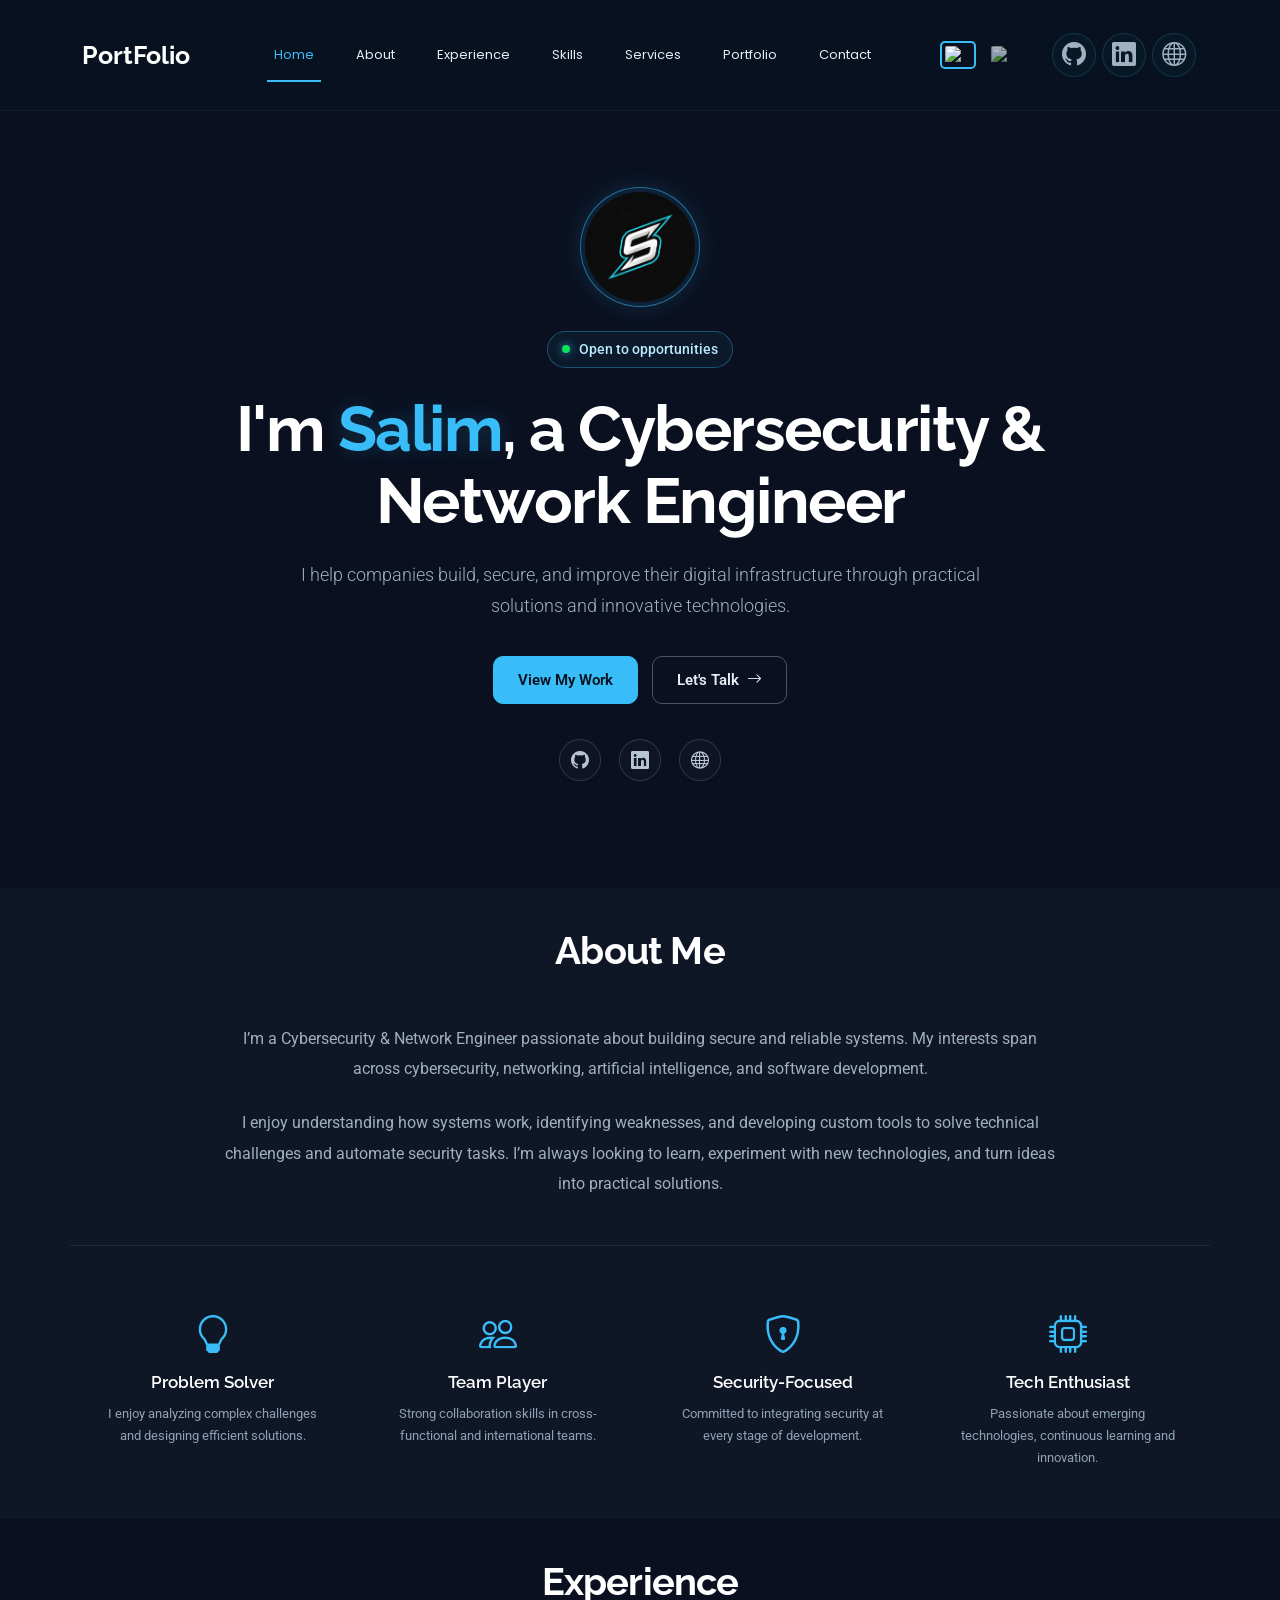
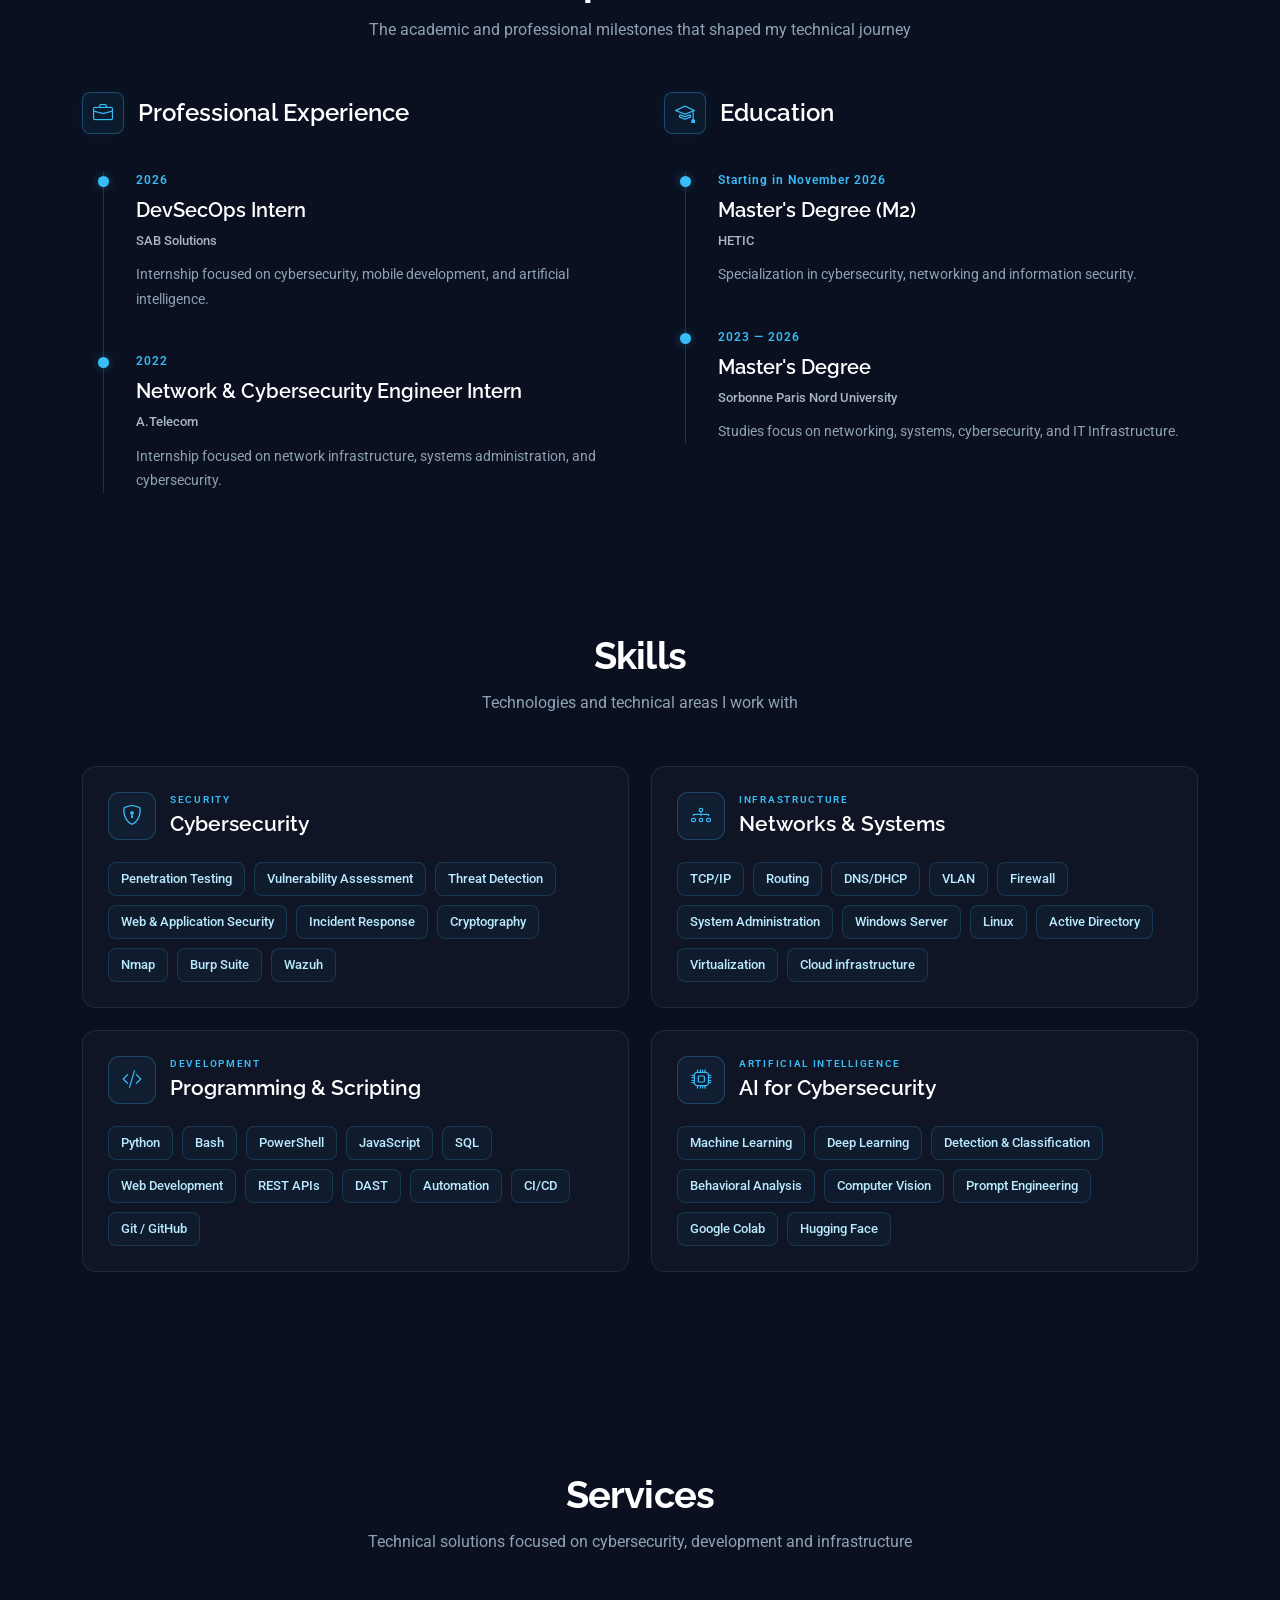
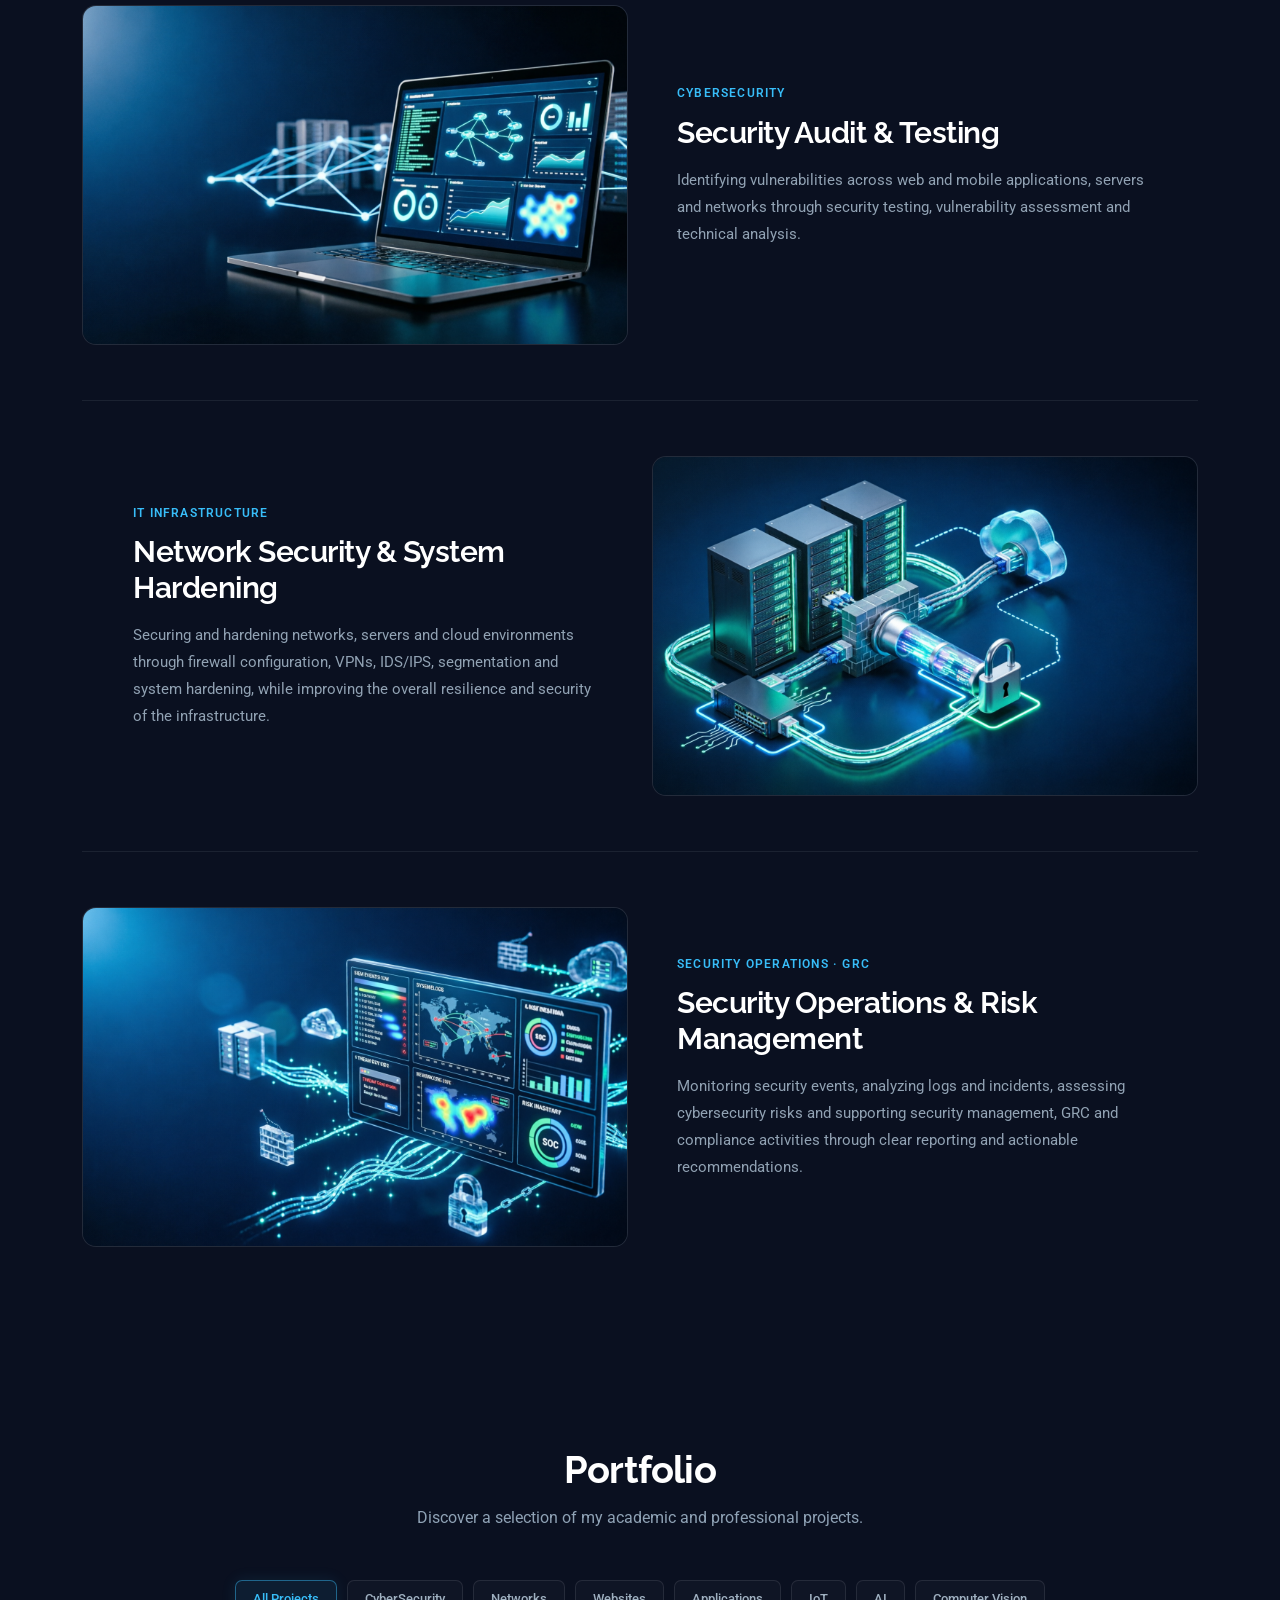
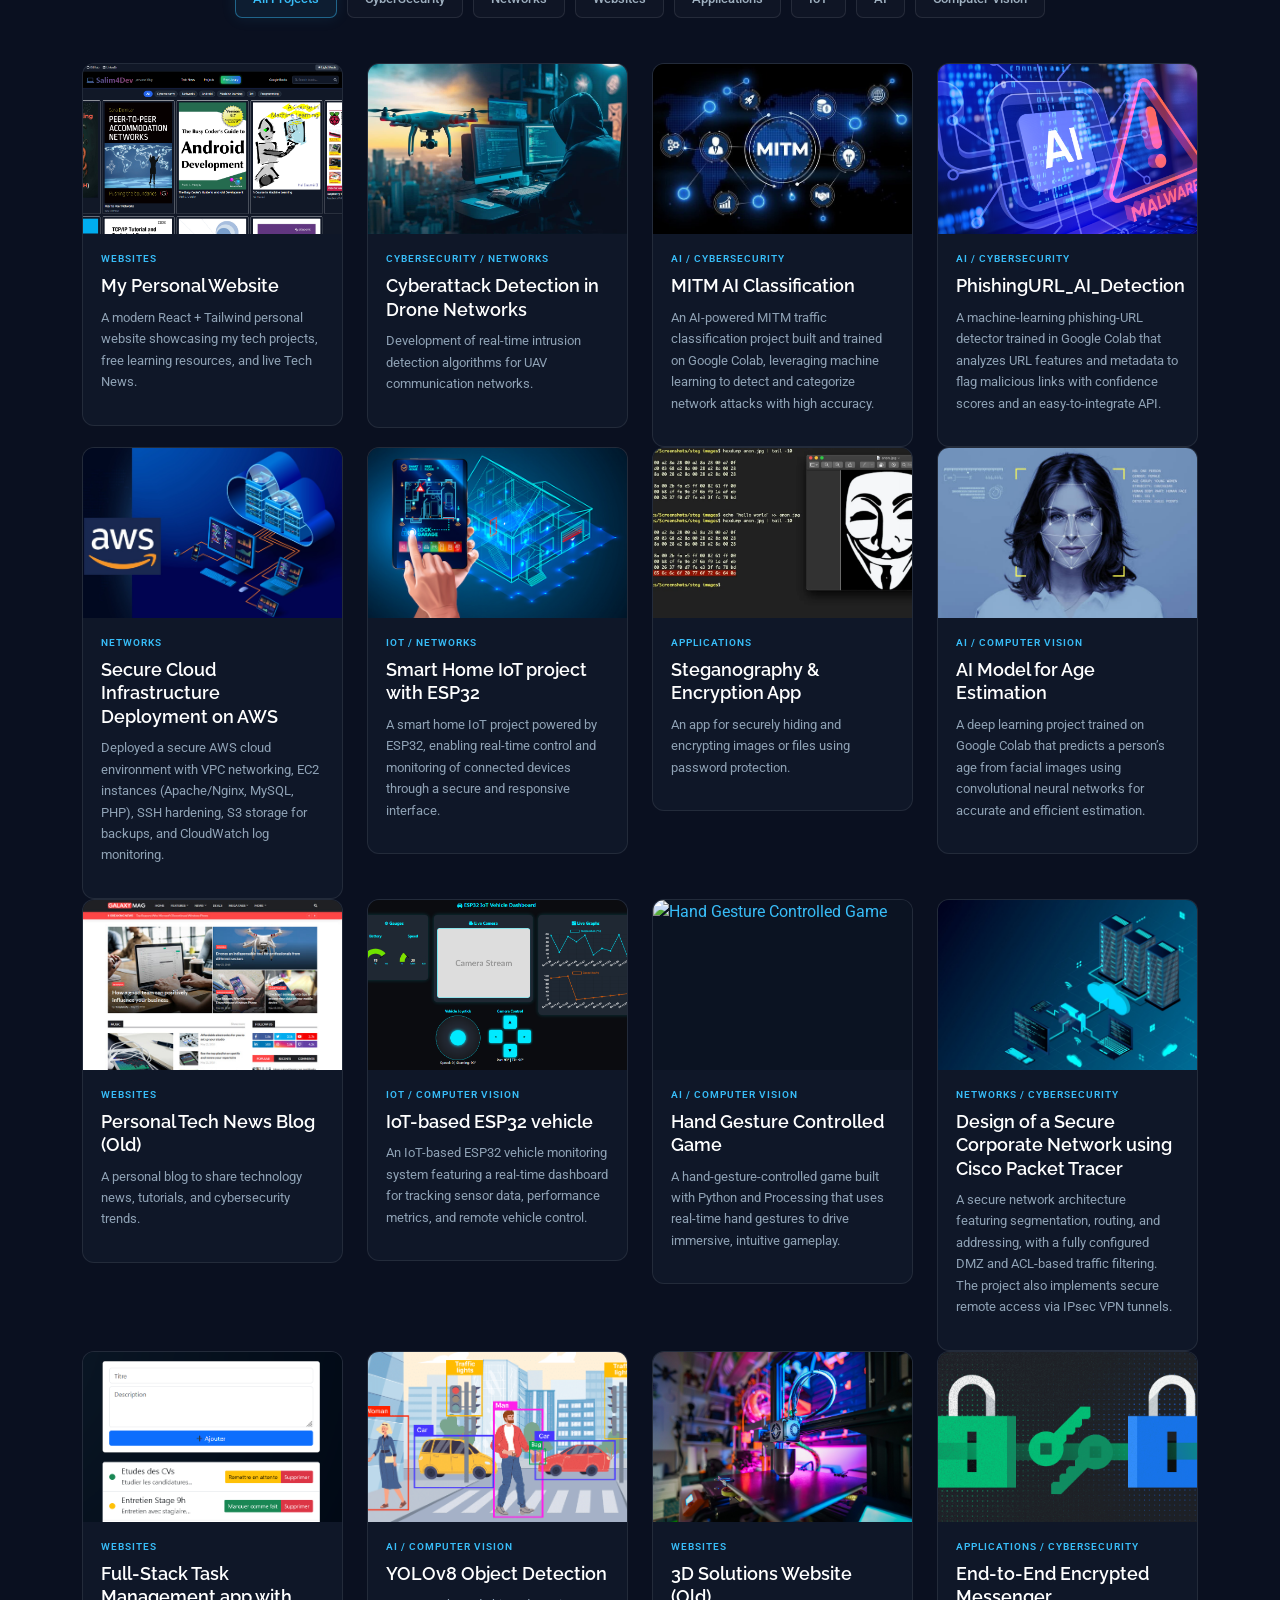
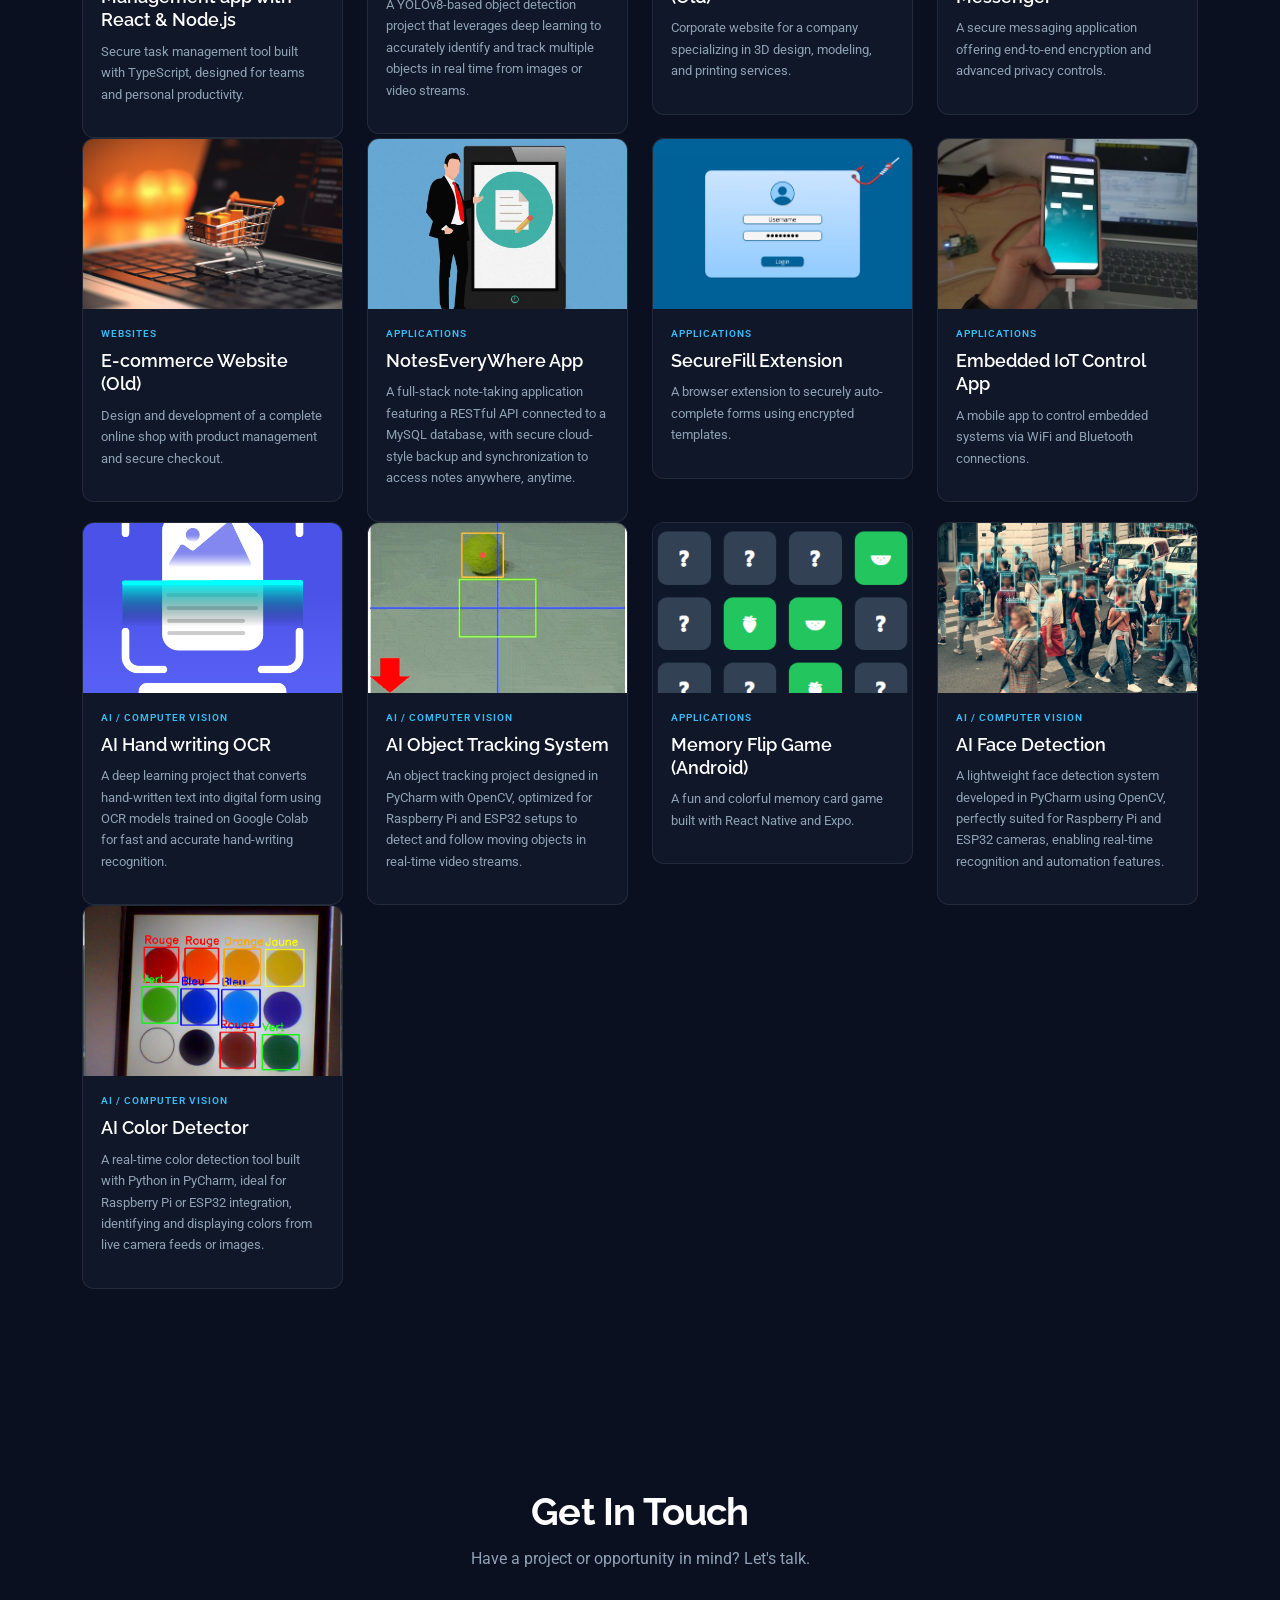
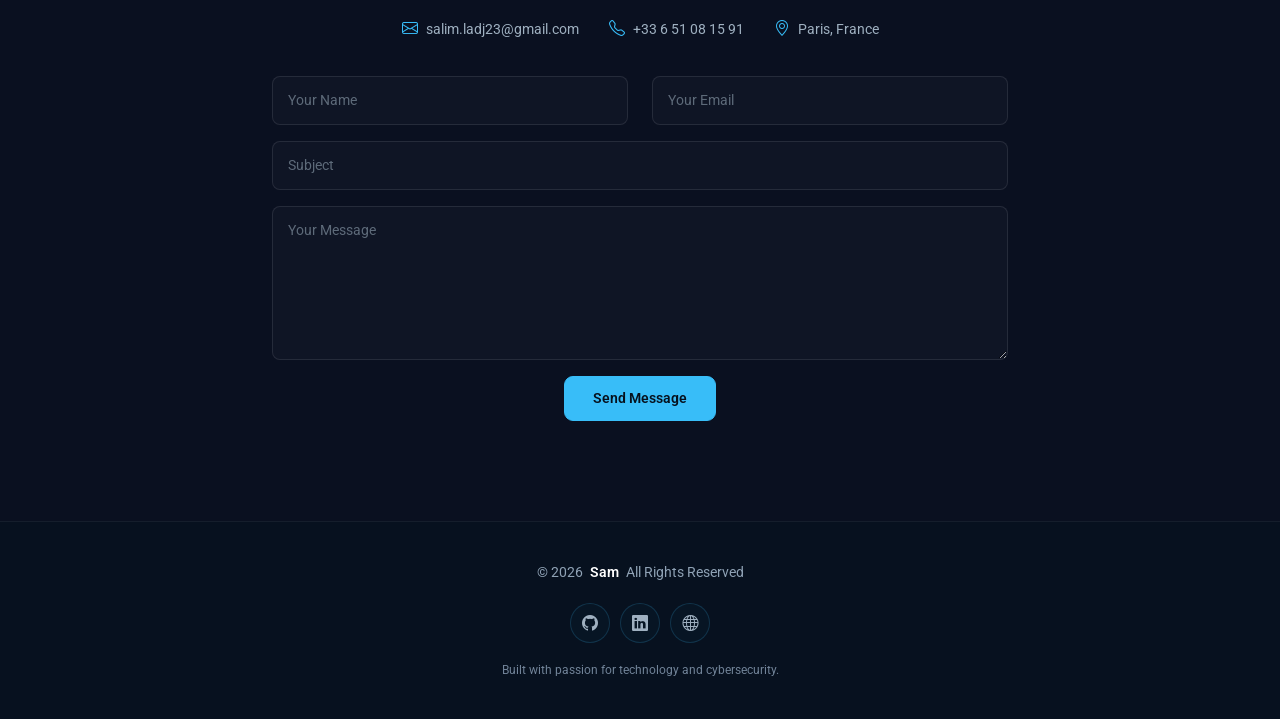
==== commit 6342a2f2: "Update index.html" ====
--- a/index.html
+++ b/index.html
@@ -174,7 +174,7 @@
 
         <!-- Introduction -->
         <h1>
-          I'm <span class="hl">Sam</span>, a
+          I'm <span class="hl">Salim</span>, a
           Cybersecurity &amp; Network Engineer
         </h1>
 
--- a/assets/css/main.css
+++ b/assets/css/main.css
@@ -3428,3 +3428,118 @@
     transition-delay: 0 !important;
   }
 }
+
+
+
+
+
+
+
+
+
+/* Language switcher */
+.language-switch {
+  display: flex;
+  align-items: center;
+  gap: 10px;
+}
+
+.language-switch .lang-link {
+  display: inline-flex;
+  align-items: center;
+  justify-content: center;
+  padding: 3px;
+  border: 2px solid transparent;
+  border-radius: 5px;
+  opacity: 0.7;
+  transition: all 0.2s ease;
+}
+
+.language-switch .lang-link:hover,
+.language-switch .lang-link.active {
+  opacity: 1;
+  border-color: var(--accent-color);
+}
+
+.language-switch .lang-flag {
+  display: block;
+  width: 26px;
+  height: 18px;
+  object-fit: cover;
+  border-radius: 2px;
+}
+
+
+
+
+
+
+
+
+
+
+
+
+
+
+
+
+
+
+
+
+
+@media (min-width: 1200px) {
+  .header > .container-fluid {
+    gap: 8px;
+  }
+
+  .header .logo h1 {
+    font-size: 25px;
+  }
+
+  .header #navmenu {
+    flex: 1 1 0;
+    min-width: 0;
+  }
+
+  .header #navmenu ul {
+    display: flex;
+    justify-content: center;
+    flex-wrap: nowrap;
+    padding: 0;
+    margin: 0;
+  }
+
+  .header #navmenu li {
+    flex-shrink: 1;
+  }
+
+  .header #navmenu a {
+    padding: 10px 7px;
+    font-size: 13px;
+    white-space: nowrap;
+  }
+
+  .header .language-switch {
+    margin-left: 0 !important;
+    margin-right: 0 !important;
+  }
+
+  
+.header .social-links a {
+  margin-left: 2px !important;
+  margin-right: 2px !important;
+}
+
+.header .social-links {
+  gap: 2px;
+}
+
+}
+
+
+
+
+
+
